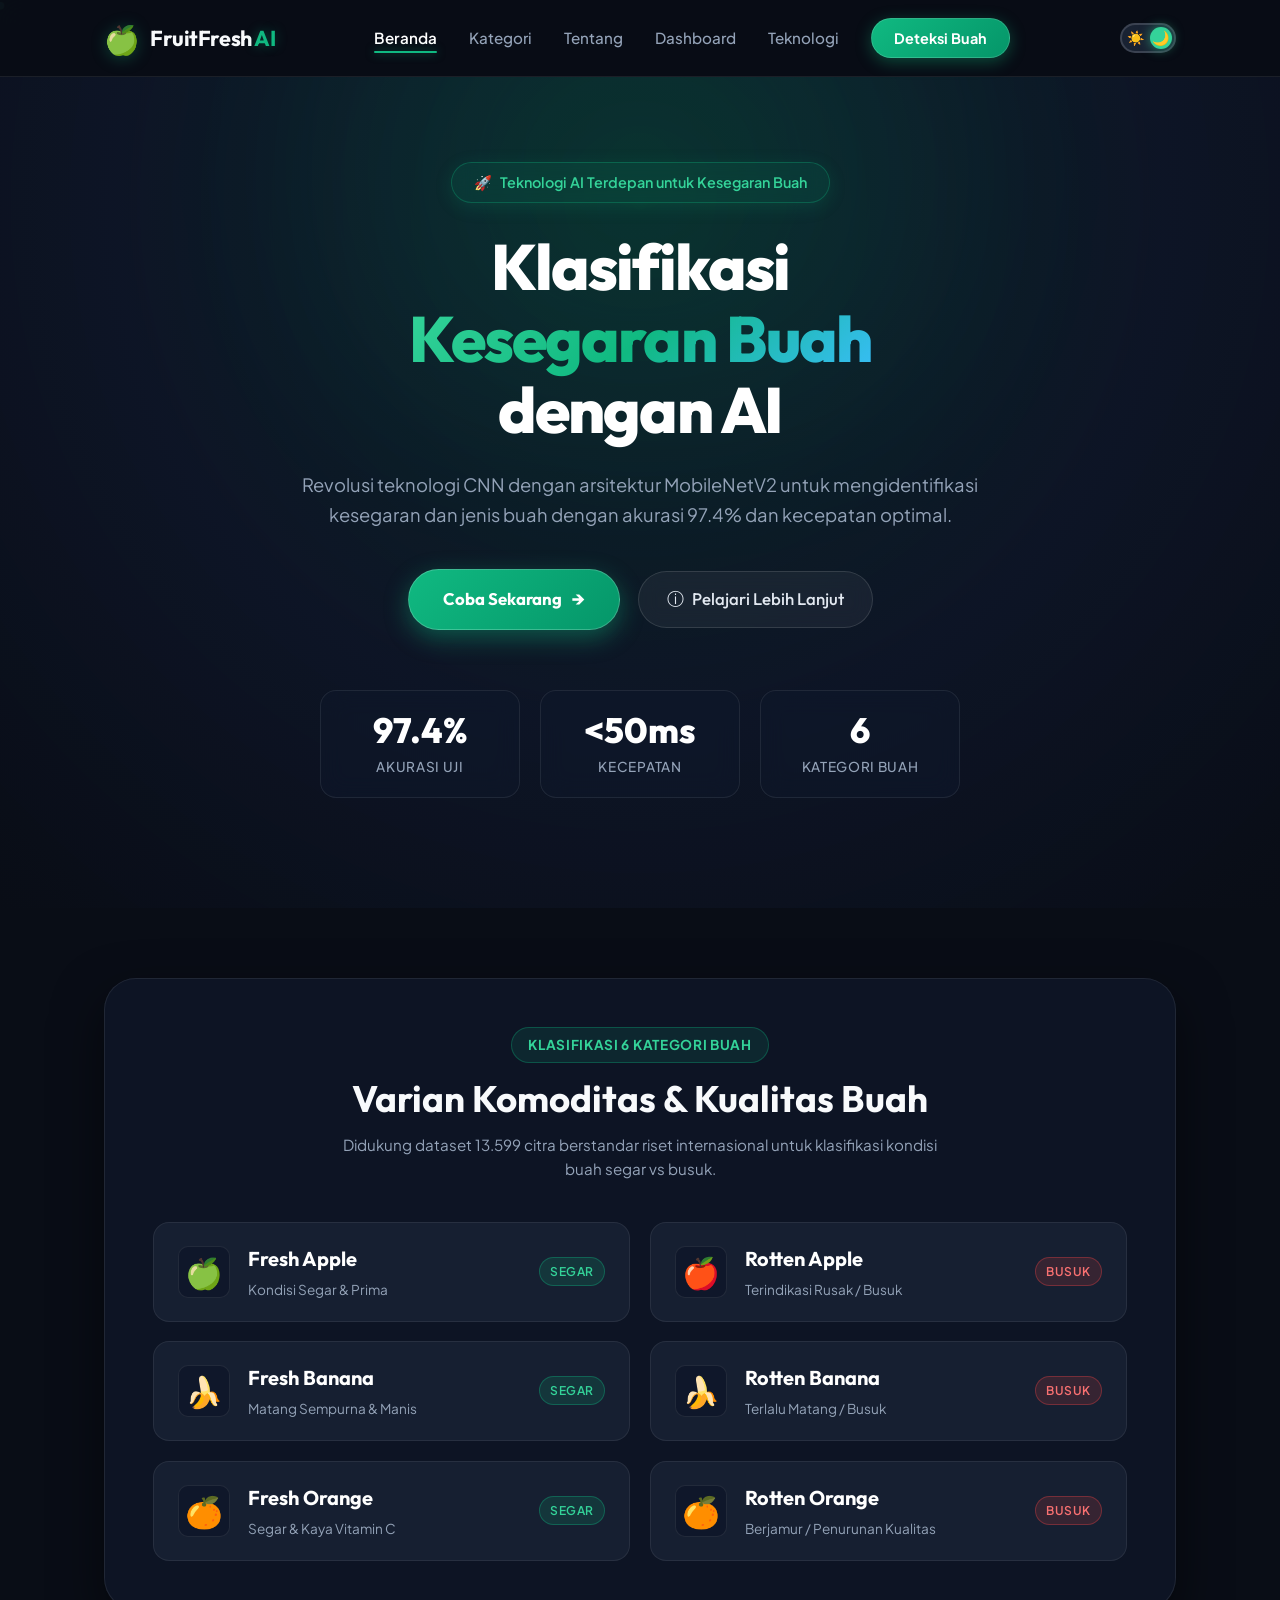
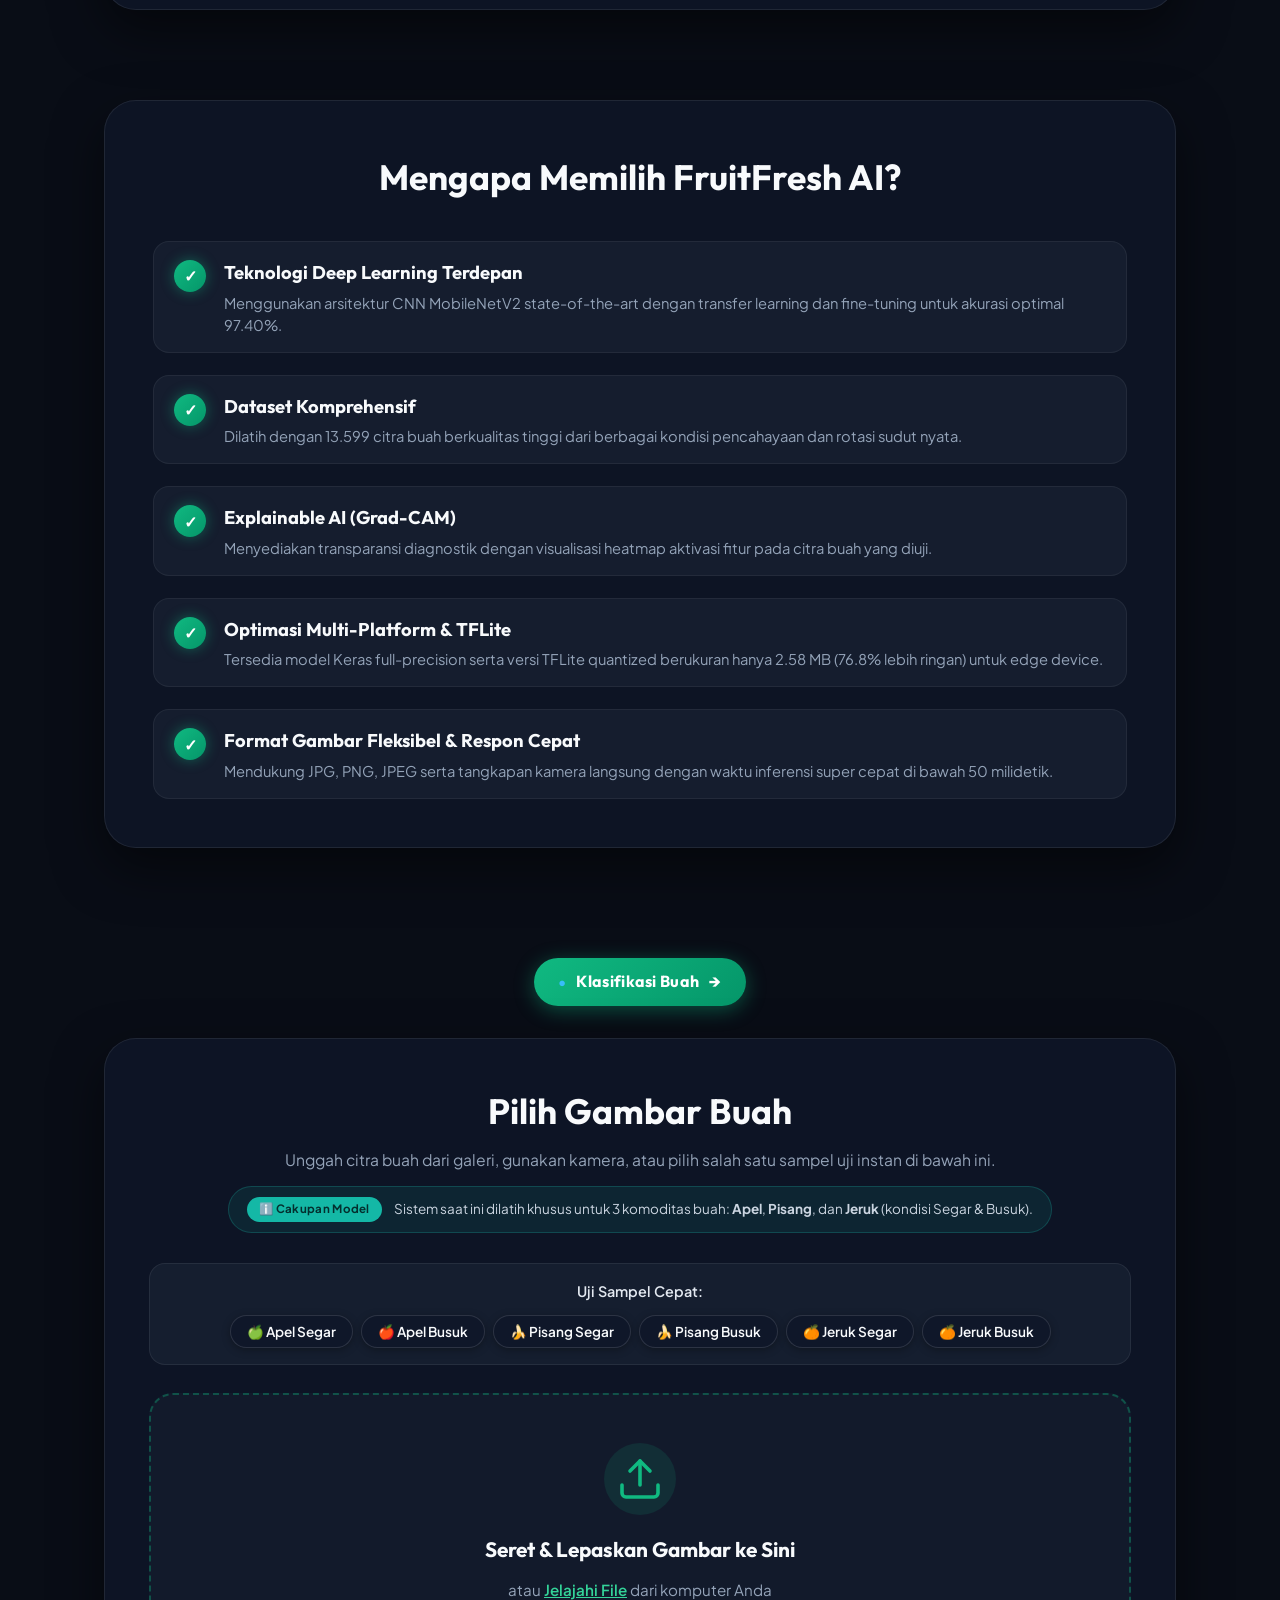
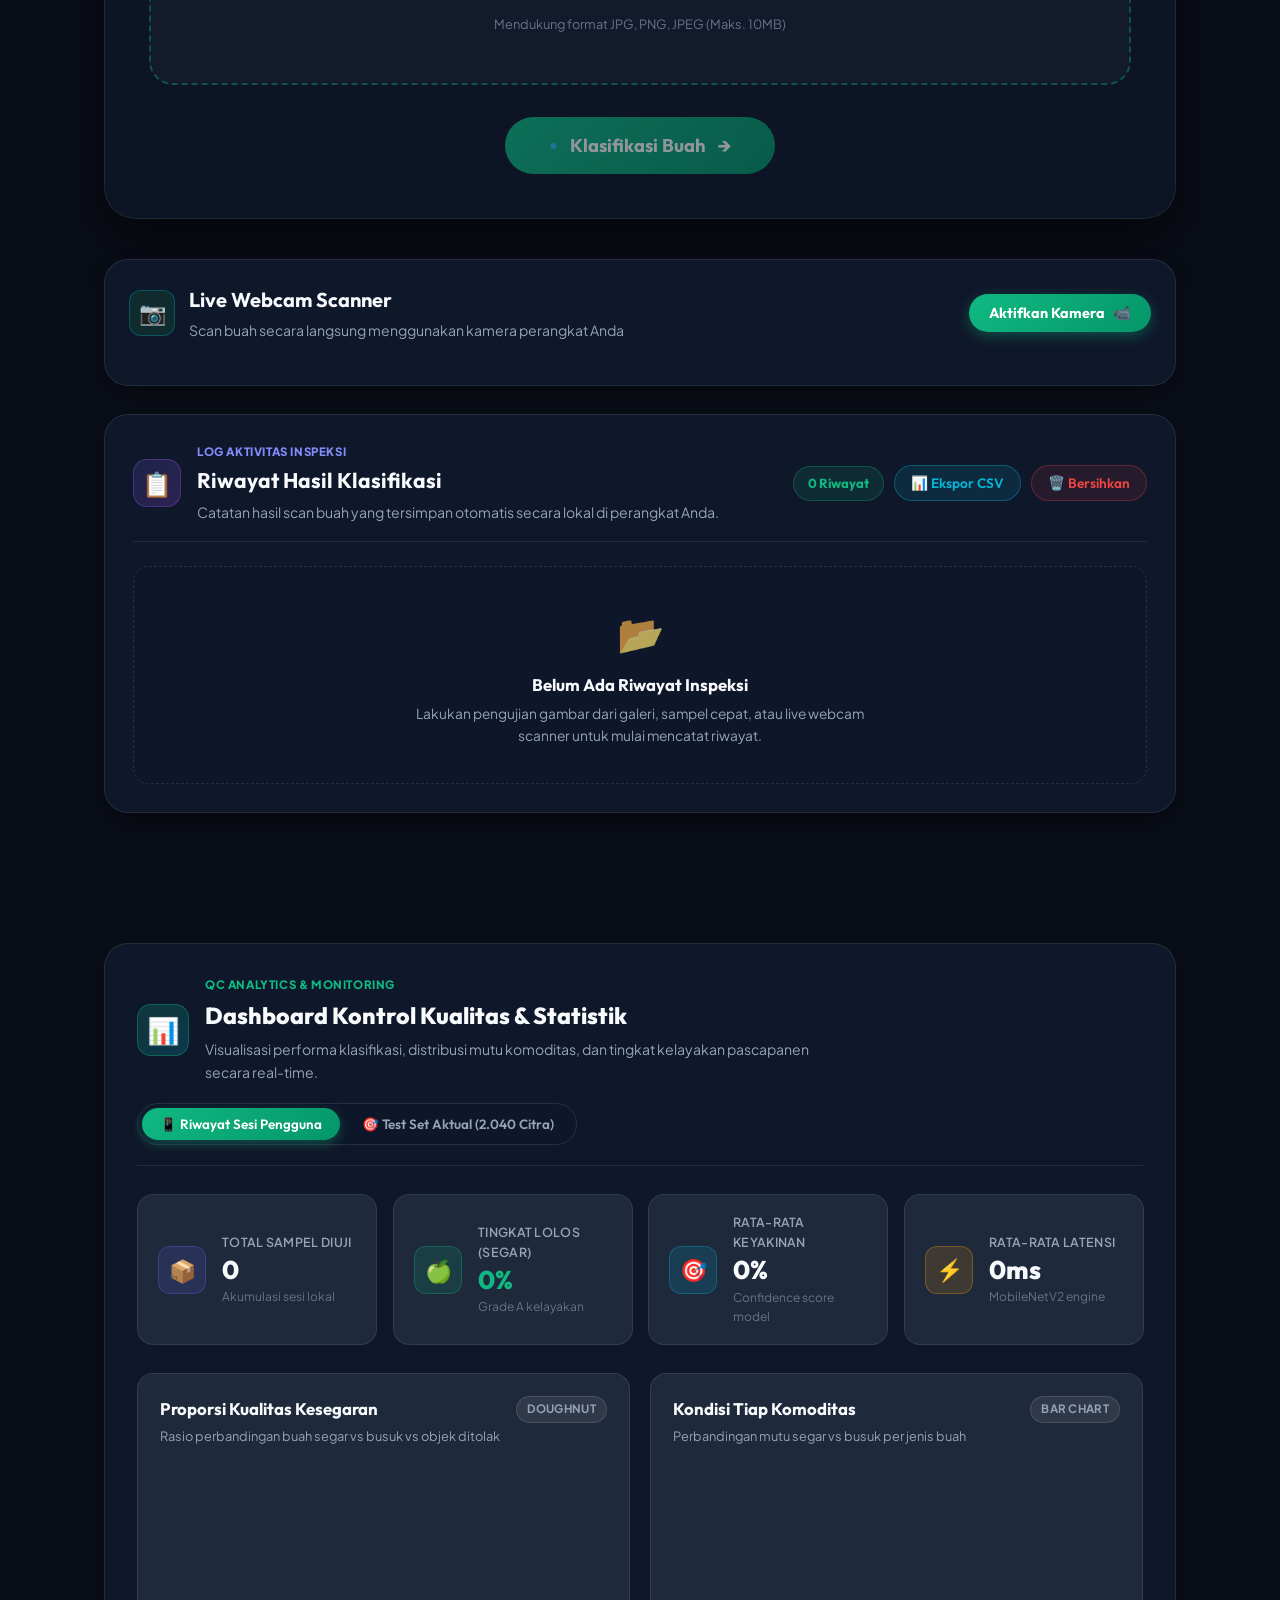
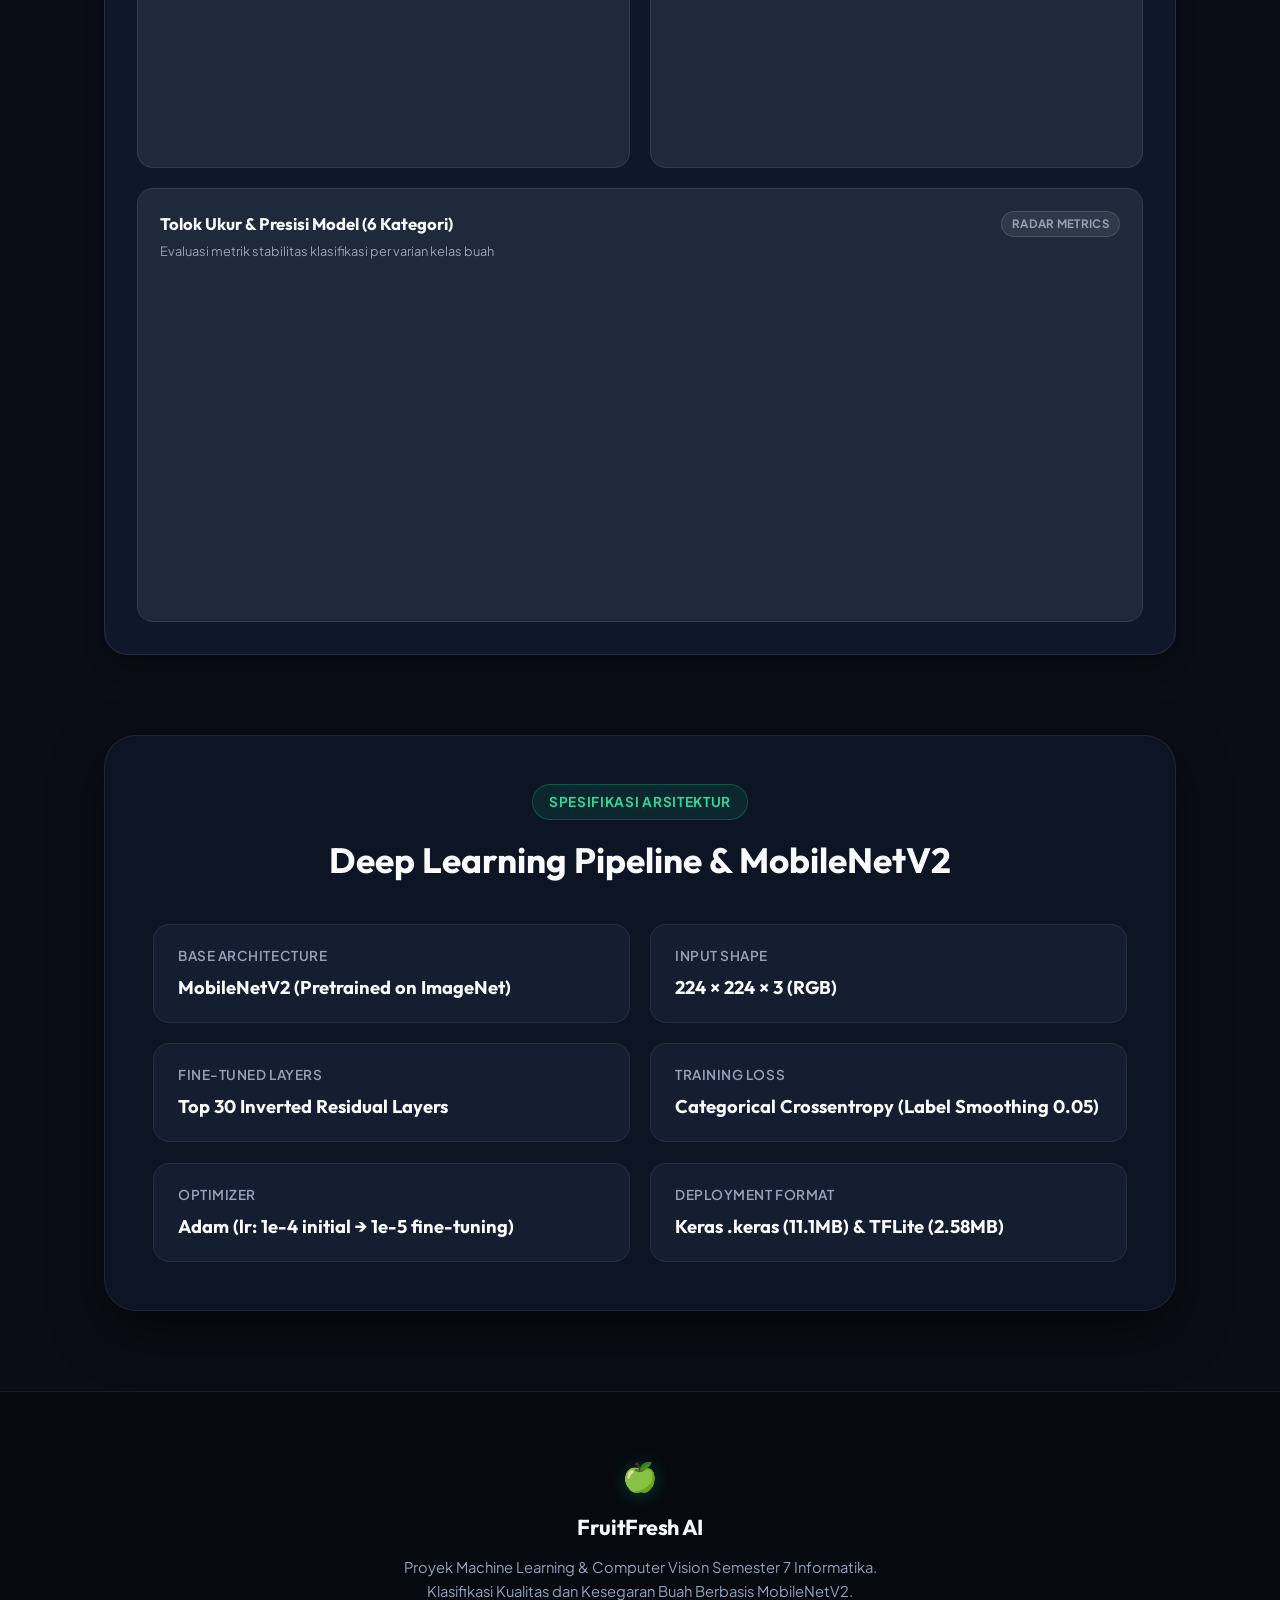
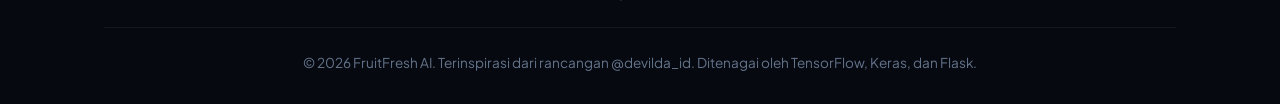
==== api/templates/index.html @ bcaf40ab "fix: bundle static, templates, and ONNX model directly inside api/ for Vercel" ====
<!DOCTYPE html>
<html lang="id" data-theme="dark">
<head>
    <meta charset="UTF-8">
    <meta name="viewport" content="width=device-width, initial-scale=1.0">
    <title>FruitFresh AI — Klasifikasi Kesegaran Buah Berbasis Deep Learning</title>
    <meta name="description" content="Sistem kecerdasan buatan berbasis MobileNetV2 untuk klasifikasi kualitas dan kesegaran buah apel, pisang, dan jeruk secara real-time.">
    
    <!-- Google Fonts: Outfit & Plus Jakarta Sans -->
    <link rel="preconnect" href="https://fonts.googleapis.com">
    <link rel="preconnect" href="https://fonts.gstatic.com" crossorigin>
    <link href="https://fonts.googleapis.com/css2?family=Outfit:wght@300;400;500;600;700;800&family=Plus+Jakarta+Sans:wght@400;500;600;700&display=swap" rel="stylesheet">
    
    <!-- Custom CSS -->
    <link rel="stylesheet" href="/static/css/style.css">
    <link rel="icon" href="data:image/svg+xml,<svg xmlns=%22http://www.w3.org/2000/svg%22 viewBox=%220%22%20width=%2232%22%20height=%2232%22><text y=%2226%22 font-size=%2226%22>🍏</text></svg>">
    
    <!-- Chart.js 4.x for Interactive QC Analytics Dashboard -->
    <script src="https://cdn.jsdelivr.net/npm/chart.js@4.4.2/dist/chart.umd.min.js"></script>
</head>
<body>

    <!-- Floating Particles Canvas (Fitur 6: Partikel Mengambang) -->
    <canvas id="particles-canvas" class="particles-canvas"></canvas>

    <!-- Toast Notification Container -->
    <div id="toast-container" class="toast-container" aria-live="polite"></div>

    <!-- Navigation Bar -->
    <header class="navbar-wrapper">
        <nav class="navbar container">
            <a href="#beranda" class="nav-brand">
                <div class="brand-icon">🍏</div>
                <span class="brand-text">FruitFresh <span class="brand-highlight">AI</span></span>
            </a>
            
            <ul class="nav-menu" id="nav-menu">
                <li><a href="#beranda" class="nav-link active">Beranda</a></li>
                <li><a href="#kategori" class="nav-link">Kategori</a></li>
                <li><a href="#tentang" class="nav-link">Tentang</a></li>
                <li><a href="#dashboard" class="nav-link">Dashboard</a></li>
                <li><a href="#teknologi" class="nav-link">Teknologi</a></li>
                <li><a href="#deteksi" class="nav-link btn-nav-cta">Deteksi Buah</a></li>
            </ul>

            <!-- Fitur 4: Dark/Light Mode Toggle -->
            <button type="button" id="theme-toggle" class="theme-toggle" aria-label="Toggle Dark/Light Mode" title="Ubah Tema">
                <span class="theme-icon-sun">☀️</span>
                <span class="theme-icon-moon">🌙</span>
                <div class="theme-toggle-slider"></div>
            </button>

            <div class="nav-hamburger" id="nav-hamburger" aria-label="Toggle Menu">
                <span></span>
                <span></span>
                <span></span>
            </div>
        </nav>
    </header>

    <main>
        <!-- HERO SECTION -->
        <section id="beranda" class="hero-section">
            <div class="hero-backdrop-glow"></div>
            <div class="container hero-content">
                <!-- Pill Badge -->
                <div class="hero-pill-badge" data-reveal>
                    <span class="pill-icon">🚀</span>
                    <span>Teknologi AI Terdepan untuk Kesegaran Buah</span>
                </div>

                <!-- Headline -->
                <h1 class="hero-title" data-reveal>
                    Klasifikasi<br>
                    <span class="hero-title-highlight">Kesegaran Buah</span><br>
                    dengan AI
                </h1>

                <!-- Subtitle -->
                <p class="hero-subtitle" data-reveal>
                    Revolusi teknologi CNN dengan arsitektur MobileNetV2 untuk mengidentifikasi kesegaran dan jenis buah dengan akurasi 97.4% dan kecepatan optimal.
                </p>

                <!-- CTA Buttons -->
                <div class="hero-cta-group" data-reveal>
                    <a href="#deteksi" class="btn-primary-pill">
                        <span>Coba Sekarang</span>
                        <span class="arrow-icon">→</span>
                    </a>
                    <a href="#tentang" class="btn-secondary-pill">
                        <span class="info-icon">ⓘ</span>
                        <span>Pelajari Lebih Lanjut</span>
                    </a>
                </div>

                <!-- Stats Row -->
                <div class="hero-stats-grid" data-reveal>
                    <div class="stat-card tilt-card">
                        <div class="stat-value">97.4%</div>
                        <div class="stat-label">Akurasi Uji</div>
                    </div>
                    <div class="stat-card tilt-card">
                        <div class="stat-value">&lt;50ms</div>
                        <div class="stat-label">Kecepatan</div>
                    </div>
                    <div class="stat-card tilt-card">
                        <div class="stat-value">6</div>
                        <div class="stat-label">Kategori Buah</div>
                    </div>
                </div>
            </div>
        </section>

        <!-- KATEGORI BUAH SECTION (Grid 2x3) -->
        <section id="kategori" class="kategori-section">
            <div class="container">
                <div class="kategori-container-card" data-reveal>
                    <div class="kategori-card-header">
                        <span class="kategori-badge">Klasifikasi 6 Kategori Buah</span>
                        <h2 class="kategori-title">Varian Komoditas &amp; Kualitas Buah</h2>
                        <p class="kategori-desc">Didukung dataset 13.599 citra berstandar riset internasional untuk klasifikasi kondisi buah segar vs busuk.</p>
                    </div>

                    <div class="kategori-grid">
                        <!-- 1. Fresh Apple -->
                        <div class="fruit-item-card tilt-card" data-sample="fresh_apple.png">
                            <div class="fruit-item-icon-wrap">
                                <span class="fruit-item-icon">🍏</span>
                            </div>
                            <div class="fruit-item-info">
                                <div class="fruit-item-name">Fresh Apple</div>
                                <div class="fruit-item-subtitle">Kondisi Segar &amp; Prima</div>
                            </div>
                            <span class="fruit-quick-tag tag-fresh">Segar</span>
                        </div>

                        <!-- 2. Rotten Apple -->
                        <div class="fruit-item-card tilt-card" data-sample="rotten_apple.png">
                            <div class="fruit-item-icon-wrap">
                                <span class="fruit-item-icon">🍎</span>
                            </div>
                            <div class="fruit-item-info">
                                <div class="fruit-item-name">Rotten Apple</div>
                                <div class="fruit-item-subtitle">Terindikasi Rusak / Busuk</div>
                            </div>
                            <span class="fruit-quick-tag tag-rotten">Busuk</span>
                        </div>

                        <!-- 3. Fresh Banana -->
                        <div class="fruit-item-card tilt-card" data-sample="fresh_banana.png">
                            <div class="fruit-item-icon-wrap">
                                <span class="fruit-item-icon">🍌</span>
                            </div>
                            <div class="fruit-item-info">
                                <div class="fruit-item-name">Fresh Banana</div>
                                <div class="fruit-item-subtitle">Matang Sempurna &amp; Manis</div>
                            </div>
                            <span class="fruit-quick-tag tag-fresh">Segar</span>
                        </div>

                        <!-- 4. Rotten Banana -->
                        <div class="fruit-item-card tilt-card" data-sample="rotten_banana.png">
                            <div class="fruit-item-icon-wrap">
                                <span class="fruit-item-icon">🍌</span>
                            </div>
                            <div class="fruit-item-info">
                                <div class="fruit-item-name">Rotten Banana</div>
                                <div class="fruit-item-subtitle">Terlalu Matang / Busuk</div>
                            </div>
                            <span class="fruit-quick-tag tag-rotten">Busuk</span>
                        </div>

                        <!-- 5. Fresh Orange -->
                        <div class="fruit-item-card tilt-card" data-sample="fresh_orange.png">
                            <div class="fruit-item-icon-wrap">
                                <span class="fruit-item-icon">🍊</span>
                            </div>
                            <div class="fruit-item-info">
                                <div class="fruit-item-name">Fresh Orange</div>
                                <div class="fruit-item-subtitle">Segar &amp; Kaya Vitamin C</div>
                            </div>
                            <span class="fruit-quick-tag tag-fresh">Segar</span>
                        </div>

                        <!-- 6. Rotten Orange -->
                        <div class="fruit-item-card tilt-card" data-sample="rotten_orange.png">
                            <div class="fruit-item-icon-wrap">
                                <span class="fruit-item-icon">🍊</span>
                            </div>
                            <div class="fruit-item-info">
                                <div class="fruit-item-name">Rotten Orange</div>
                                <div class="fruit-item-subtitle">Berjamur / Penurunan Kualitas</div>
                            </div>
                            <span class="fruit-quick-tag tag-rotten">Busuk</span>
                        </div>
                    </div>
                </div>
            </div>
        </section>

        <!-- MENGAPA MEMILIH FRUITFRESH AI -->
        <section id="tentang" class="features-section">
            <div class="container">
                <div class="features-container-card" data-reveal>
                    <h2 class="features-card-title">Mengapa Memilih FruitFresh AI?</h2>
                    
                    <div class="feature-list">
                        <!-- Feature 1 -->
                        <div class="feature-row">
                            <div class="feature-check-circle">✓</div>
                            <div class="feature-text">
                                <div class="feature-heading">Teknologi Deep Learning Terdepan</div>
                                <div class="feature-sub">Menggunakan arsitektur CNN MobileNetV2 state-of-the-art dengan transfer learning dan fine-tuning untuk akurasi optimal 97.40%.</div>
                            </div>
                        </div>

                        <!-- Feature 2 -->
                        <div class="feature-row">
                            <div class="feature-check-circle">✓</div>
                            <div class="feature-text">
                                <div class="feature-heading">Dataset Komprehensif</div>
                                <div class="feature-sub">Dilatih dengan 13.599 citra buah berkualitas tinggi dari berbagai kondisi pencahayaan dan rotasi sudut nyata.</div>
                            </div>
                        </div>

                        <!-- Feature 3 -->
                        <div class="feature-row">
                            <div class="feature-check-circle">✓</div>
                            <div class="feature-text">
                                <div class="feature-heading">Explainable AI (Grad-CAM)</div>
                                <div class="feature-sub">Menyediakan transparansi diagnostik dengan visualisasi heatmap aktivasi fitur pada citra buah yang diuji.</div>
                            </div>
                        </div>

                        <!-- Feature 4 -->
                        <div class="feature-row">
                            <div class="feature-check-circle">✓</div>
                            <div class="feature-text">
                                <div class="feature-heading">Optimasi Multi-Platform &amp; TFLite</div>
                                <div class="feature-sub">Tersedia model Keras full-precision serta versi TFLite quantized berukuran hanya 2.58 MB (76.8% lebih ringan) untuk edge device.</div>
                            </div>
                        </div>

                        <!-- Feature 5 -->
                        <div class="feature-row">
                            <div class="feature-check-circle">✓</div>
                            <div class="feature-text">
                                <div class="feature-heading">Format Gambar Fleksibel &amp; Respon Cepat</div>
                                <div class="feature-sub">Mendukung JPG, PNG, JPEG serta tangkapan kamera langsung dengan waktu inferensi super cepat di bawah 50 milidetik.</div>
                            </div>
                        </div>
                    </div>
                </div>
            </div>
        </section>

        <!-- INTERACTIVE DETECTION & CLASSIFICATION -->
        <section id="deteksi" class="detection-section">
            <div class="container">
                
                <!-- Section Header Pill -->
                <div class="section-center-pill" data-reveal>
                    <span class="pill-dot">●</span>
                    <span>Klasifikasi Buah</span>
                    <span class="pill-arrow">→</span>
                </div>

                <!-- Input Upload Card -->
                <div class="detection-input-card" data-reveal>
                    <div class="card-inner-header">
                        <h3 class="input-card-title">Pilih Gambar Buah</h3>
                        <p class="input-card-subtitle">Unggah citra buah dari galeri, gunakan kamera, atau pilih salah satu sampel uji instan di bawah ini.</p>
                        <!-- Scope Notice Badge -->
                        <div class="scope-info-notice">
                            <span class="scope-badge">ℹ️ Cakupan Model</span>
                            <span class="scope-text">Sistem saat ini dilatih khusus untuk 3 komoditas buah: <strong>Apel</strong>, <strong>Pisang</strong>, dan <strong>Jeruk</strong> (kondisi Segar &amp; Busuk).</span>
                        </div>
                    </div>

                    <!-- Quick Sample Selector -->
                    <div class="quick-samples-wrapper">
                        <span class="quick-samples-label">Uji Sampel Cepat:</span>
                        <div class="quick-samples-chips" id="quick-samples-chips">
                            <button type="button" class="sample-chip" data-sample="fresh_apple.png">🍏 Apel Segar</button>
                            <button type="button" class="sample-chip" data-sample="rotten_apple.png">🍎 Apel Busuk</button>
                            <button type="button" class="sample-chip" data-sample="fresh_banana.png">🍌 Pisang Segar</button>
                            <button type="button" class="sample-chip" data-sample="rotten_banana.png">🍌 Pisang Busuk</button>
                            <button type="button" class="sample-chip" data-sample="fresh_orange.png">🍊 Jeruk Segar</button>
                            <button type="button" class="sample-chip" data-sample="rotten_orange.png">🍊 Jeruk Busuk</button>
                        </div>
                    </div>

                    <!-- Drag & Drop Zone -->
                    <div class="dropzone" id="dropzone">
                        <input type="file" id="file-input" accept="image/png, image/jpeg, image/jpg" style="display: none;">
                        <div class="dropzone-content" id="dropzone-content">
                            <div class="dropzone-icon">
                                <svg width="48" height="48" viewBox="0 0 24 24" fill="none" stroke="currentColor" stroke-width="1.8" stroke-linecap="round" stroke-linejoin="round">
                                    <path d="M21 15v4a2 2 0 0 1-2 2H5a2 2 0 0 1-2-2v-4"></path>
                                    <polyline points="17 8 12 3 7 8"></polyline>
                                    <line x1="12" y1="3" x2="12" y2="15"></line>
                                </svg>
                            </div>
                            <div class="dropzone-title">Seret &amp; Lepaskan Gambar ke Sini</div>
                            <div class="dropzone-sub">atau <span class="browse-link">Jelajahi File</span> dari komputer Anda</div>
                            <div class="dropzone-hint">Mendukung format JPG, PNG, JPEG (Maks. 10MB)</div>
                        </div>

                        <!-- Image Preview Box -->
                        <div class="preview-box" id="preview-box" style="display: none;">
                            <div class="preview-inner">
                                <img id="image-preview" src="" alt="Preview Gambar Buah">
                            </div>
                            <div class="preview-actions">
                                <button type="button" id="btn-remove-image" class="btn-remove-img">
                                    <svg width="16" height="16" viewBox="0 0 24 24" fill="none" stroke="currentColor" stroke-width="2">
                                        <polyline points="3 6 5 6 21 6"></polyline>
                                        <path d="M19 6v14a2 2 0 0 1-2 2H7a2 2 0 0 1-2-2V6m3 0V4a2 2 0 0 1 2-2h4a2 2 0 0 1 2 2v2"></path>
                                    </svg>
                                    <span>Hapus Gambar</span>
                                </button>
                            </div>
                        </div>
                    </div>

                    <!-- Action Buttons Row -->
                    <div class="classify-action-wrapper">
                        <button type="button" id="btn-classify" class="btn-classify-pill" disabled>
                            <span class="btn-pill-dot">●</span>
                            <span id="btn-classify-text">Klasifikasi Buah</span>
                            <span class="btn-pill-arrow">→</span>
                        </button>
                    </div>
                </div>

                <!-- Fitur 2: LIVE WEBCAM SCANNER SECTION -->
                <div class="webcam-section" data-reveal>
                    <div class="webcam-card">
                        <div class="webcam-header">
                            <div class="webcam-header-left">
                                <div class="webcam-icon-badge">📷</div>
                                <div>
                                    <h3 class="webcam-title">Live Webcam Scanner</h3>
                                    <p class="webcam-subtitle">Scan buah secara langsung menggunakan kamera perangkat Anda</p>
                                </div>
                            </div>
                            <div class="webcam-header-actions">
                                <button type="button" id="btn-webcam-switch" class="btn-webcam-action" title="Ganti Kamera Depan / Belakang" style="display: none;">
                                    <span class="webcam-action-icon">🔄</span>
                                    <span class="webcam-action-text">Ganti Kamera</span>
                                </button>
                                <button type="button" id="btn-webcam-toggle" class="btn-webcam-toggle">
                                    <span id="webcam-toggle-text">Aktifkan Kamera</span>
                                    <span class="webcam-toggle-icon">📹</span>
                                </button>
                            </div>
                        </div>
                        <div class="webcam-body" id="webcam-body" style="display: none;">
                            <div class="webcam-viewport">
                                <video id="webcam-video" autoplay playsinline></video>
                                <canvas id="webcam-canvas" style="display: none;"></canvas>
                                <!-- Scanning Animation & YOLO-Style HUD Overlay -->
                                <div class="scan-overlay" id="scan-overlay">
                                    <div class="scan-line" id="scan-line"></div>
                                    <div class="scan-corners">
                                        <div class="scan-corner tl"></div>
                                        <div class="scan-corner tr"></div>
                                        <div class="scan-corner bl"></div>
                                        <div class="scan-corner br"></div>
                                    </div>
                                    <!-- YOLO Target Tracking Box (Dynamic Live HUD) -->
                                    <div class="yolo-hud-box" id="yolo-hud-box" style="display: none;">
                                        <div class="yolo-hud-tag" id="yolo-hud-tag">
                                            <span class="yolo-tag-dot" id="yolo-tag-dot"></span>
                                            <span class="yolo-tag-title" id="yolo-tag-title">Memindai...</span>
                                            <span class="yolo-tag-conf" id="yolo-tag-conf">--%</span>
                                        </div>
                                        <div class="yolo-hud-metrics" id="yolo-hud-metrics">
                                            <span class="yolo-metric-item" id="yolo-metric-fps">⚡ Stream Aktif</span>
                                            <span class="yolo-metric-item" id="yolo-metric-lat">⏱️ --ms</span>
                                        </div>
                                    </div>
                                    <div class="scan-label" id="scan-label">Posisikan buah di dalam area scan</div>
                                </div>
                            </div>
                            <div class="webcam-actions">
                                <div class="webcam-controls-row">
                                    <button type="button" id="btn-webcam-capture" class="btn-webcam-capture" title="Ambil Foto Statis">
                                        <span class="capture-ring"></span>
                                        <span class="capture-inner"></span>
                                    </button>
                                    <button type="button" id="btn-webcam-live" class="btn-webcam-live" title="Mulai / Hentikan Deteksi Real-Time">
                                        <span class="live-dot-pulse"></span>
                                        <span id="webcam-live-text">Deteksi Real-Time (YOLO Mode)</span>
                                        <span class="live-badge-chip">LIVE</span>
                                    </button>
                                </div>
                                <p class="webcam-capture-hint" id="webcam-hint-text">Tekan tombol foto untuk analisis detail, atau aktifkan Deteksi Real-Time untuk scan otomatis</p>
                            </div>
                        </div>
                    </div>
                </div>

                <!-- RESULT CARD SECTION (Streamlined Executive Layout & Progressive Tabs) -->
                <div class="detection-result-card" id="result-card" style="display: none;">
                    
                    <!-- KARTU PENOLAKAN OTOMATIS OOD (Keyakinan < 60%) -->
                    <div class="ood-rejection-card" id="ood-rejection-card" style="display: none;">
                        <div class="ood-header">
                            <div class="ood-badge-pill">
                                <span class="ood-pulse-dot"></span>
                                <span>STATUS: OBJEK DITOLAK / DI LUAR CAKUPAN TARGET</span>
                            </div>
                            <h3 class="ood-title">Citra Tidak Dapat Diklasifikasikan</h3>
                            <p class="ood-subtitle">
                                Sistem menolak membuat prediksi spekulatif karena tingkat keyakinan tertinggi hanya 
                                <strong id="ood-confidence-display" class="highlight-ood">--%</strong> (di bawah ambang batas aman <strong>60.0%</strong>).
                            </p>
                        </div>

                        <div class="ood-diagnostics-grid">
                            <div class="ood-diag-card">
                                <div class="diag-icon">❌</div>
                                <div class="diag-content">
                                    <h5>Bukan Komoditas Target</h5>
                                    <p>Sistem mendeteksi kemungkinan besar objek pada citra <strong>bukan Apel, Pisang, atau Jeruk</strong> (misal: buah lain, hewan, atau benda mati).</p>
                                </div>
                            </div>
                            <div class="ood-diag-card">
                                <div class="diag-icon">⚠️</div>
                                <div class="diag-content">
                                    <h5>Kualitas / Sudut Citra</h5>
                                    <p>Foto mungkin memiliki pencahayaan minim, blur, pantulan cahaya tajam, atau sudut pandang yang menutupi tekstur khas buah.</p>
                                </div>
                            </div>
                            <div class="ood-diag-card">
                                <div class="diag-icon">🛡️</div>
                                <div class="diag-content">
                                    <h5>Standar Integritas AI (OOD)</h5>
                                    <p>Sesuai kaidah *Out-of-Distribution Rejection*, model menolak tebakan acak demi mencegah *False Positive* dalam operasional QC.</p>
                                </div>
                            </div>
                        </div>

                        <div class="ood-actions">
                            <a href="#kategori" class="btn-ood-action btn-ood-primary">
                                <span>Lihat 3 Buah yang Didukung</span>
                                <span>🍏🍌🍊</span>
                            </a>
                            <button type="button" class="btn-ood-action btn-ood-secondary" id="btn-ood-sample">
                                <span>Gunakan Sampel Uji Cepat</span>
                                <span>✨</span>
                            </button>
                        </div>
                    </div>

                    <!-- KONTEN HASIL NORMAL (Keyakinan >= 60%) -->
                    <div id="normal-result-container">
                        
                        <!-- 1. EXECUTIVE HERO RESULT BANNER (Terbaca Jelas & Instan dalam 2 Detik) -->
                        <div class="result-hero-banner" id="result-hero-banner">
                            <div class="hero-verdict-left">
                                <div class="hero-fruit-avatar" id="fruit-icon-badge">🍏</div>
                                <div class="hero-fruit-meta">
                                    <div class="hero-badge-row">
                                        <span class="status-box-badge badge-fresh" id="res-condition-tag">SEGAR • GRADE A</span>
                                        <span class="badge-latency" id="res-latency">⏱️ Latensi: 34ms</span>
                                    </div>
                                    <h3 class="hero-fruit-name" id="res-fruit-name">Fresh Apple (Apel Segar)</h3>
                                    <p class="hero-one-sentence" id="res-fruit-desc">Apel dalam kondisi segar dengan tekstur renyah, aroma manis segar, kulit kencang bebas memar.</p>
                                </div>
                            </div>
                            
                            <div class="hero-verdict-right">
                                <div class="hero-confidence-box">
                                    <span class="hero-conf-label">Tingkat Kepercayaan</span>
                                    <div class="hero-conf-value value-green" id="res-confidence">100.0%</div>
                                    <span class="hero-conf-sub">MobileNetV2 Confidence</span>
                                </div>
                                <div class="hero-action-buttons">
                                    <button type="button" id="btn-export-pdf" class="btn-action-pill btn-pdf" title="Ekspor Laporan PDF">
                                        <svg width="17" height="17" viewBox="0 0 24 24" fill="none" stroke="currentColor" stroke-width="2" stroke-linecap="round" stroke-linejoin="round">
                                            <path d="M14 2H6a2 2 0 0 0-2 2v16a2 2 0 0 0 2 2h12a2 2 0 0 0 2-2V8z"></path>
                                            <polyline points="14 2 14 8 20 8"></polyline>
                                            <line x1="16" y1="13" x2="8" y2="13"></line>
                                            <line x1="16" y1="17" x2="8" y2="17"></line>
                                        </svg>
                                        <span>Ekspor PDF</span>
                                    </button>
                                    <button type="button" id="btn-audio-tts" class="btn-action-pill btn-audio" title="Dengarkan Hasil Analisis">
                                        <svg width="17" height="17" viewBox="0 0 24 24" fill="none" stroke="currentColor" stroke-width="2" stroke-linecap="round" stroke-linejoin="round">
                                            <polygon points="11 5 6 9 2 9 2 15 6 15 11 19 11 5"></polygon>
                                            <path d="M19.07 4.93a10 10 0 0 1 0 14.14M15.54 8.46a5 5 0 0 1 0 7.07"></path>
                                        </svg>
                                        <span id="tts-btn-text">Putar Audio</span>
                                    </button>
                                </div>
                            </div>
                        </div>

                        <!-- 2. TAB NAVIGASI DETAIL HASIL (Progressive Disclosure) -->
                        <div class="result-tabs-wrapper">
                            <div class="result-tabs-nav" role="tablist">
                                <button type="button" class="btn-result-tab active" id="tab-btn-storage" data-tab="storage">
                                    <span>📦 Parameter Penyimpanan &amp; Protokol QC</span>
                                </button>
                                <button type="button" class="btn-result-tab" id="tab-btn-ai" data-tab="ai">
                                    <span>🔬 Analisis Mendalam AI &amp; Grad-CAM</span>
                                </button>
                            </div>

                            <!-- PANE 1: PENYIMPANAN & KUALITAS INDUSTRI -->
                            <div class="result-tab-pane active" id="tab-pane-storage">
                                <!-- Wawasan Daya Simpan & Metrik Industri -->
                                <div class="shelf-life-container" id="shelf-life-container">
                                    <div class="shelf-life-header">
                                        <div class="shelf-life-title-wrap">
                                            <span class="shelf-title-icon">🧊</span>
                                            <div>
                                                <h4 class="shelf-title">Wawasan Daya Simpan &amp; Kontrol Kualitas Industri</h4>
                                                <p class="shelf-subtitle">Parameter penyimpanan presisi berbasis standar sains pascapanen &amp; cold chain</p>
                                            </div>
                                        </div>
                                        <span class="shelf-status-pill" id="shelf-status-badge">Masa Simpan Optimal</span>
                                    </div>

                                    <!-- 4 Grid Metrik Industri -->
                                    <div class="shelf-metrics-grid">
                                        <div class="shelf-metric-card">
                                            <div class="metric-top">
                                                <span class="m-icon">⏱️</span>
                                                <span class="m-label">Estimasi Daya Simpan</span>
                                            </div>
                                            <div class="metric-value" id="shelf-metric-lifespan">3 - 4 Minggu</div>
                                            <span class="metric-sub" id="shelf-metric-lifespan-sub">Kulkas / 5-7 Hari Ruang</span>
                                        </div>

                                        <div class="shelf-metric-card">
                                            <div class="metric-top">
                                                <span class="m-icon">🌡️</span>
                                                <span class="m-label">Suhu Ideal (Cold Chain)</span>
                                            </div>
                                            <div class="metric-value" id="shelf-metric-temp">1°C - 4°C</div>
                                            <span class="metric-sub">Suhu Pascapanen Aman</span>
                                        </div>

                                        <div class="shelf-metric-card">
                                            <div class="metric-top">
                                                <span class="m-icon">💧</span>
                                                <span class="m-label">Kelembaban Relatif</span>
                                            </div>
                                            <div class="metric-value" id="shelf-metric-rh">90% - 95% RH</div>
                                            <span class="metric-sub">Cegah Pengeriputan Kulit</span>
                                        </div>

                                        <div class="shelf-metric-card">
                                            <div class="metric-top">
                                                <span class="m-icon">🌬️</span>
                                                <span class="m-label">Aktivitas Gas Etilen</span>
                                            </div>
                                            <div class="metric-value" id="shelf-metric-ethylene">Tinggi</div>
                                            <span class="metric-sub" id="shelf-metric-ethylene-sub">Klimakterik Aktif</span>
                                        </div>
                                    </div>

                                    <!-- Kotak Protokol QC -->
                                    <div class="qc-protocol-box">
                                        <div class="qc-protocol-header">
                                            <span class="qc-protocol-icon">🏭</span>
                                            <strong>Protokol QC Pergudangan &amp; Ritel:</strong>
                                        </div>
                                        <p class="qc-protocol-text" id="shelf-qc-protocol">
                                            LOLOS QC GRADE A. Sangat layak didistribusikan ke etalase ritel atau dikonsumsi langsung.
                                        </p>
                                    </div>
                                </div>

                                <!-- Detail Karakteristik Fisik -->
                                <div class="detail-chips-grid">
                                    <div class="detail-chip">
                                        <span class="chip-label">👃 Indikator Aroma &amp; Tekstur</span>
                                        <span class="chip-value" id="res-aroma-texture">Segar alami, padat renyah</span>
                                    </div>
                                    <div class="detail-chip">
                                        <span class="chip-label">🍽️ Kelayakan Konsumsi</span>
                                        <span class="chip-value" id="res-recommendation">Sangat Direkomendasikan</span>
                                    </div>
                                    <div class="detail-chip full-width-chip">
                                        <span class="chip-label">💡 Panduan Penanganan Khusus</span>
                                        <span class="chip-value" id="res-storage-tip">Simpan di laci pendingin 1-4°C</span>
                                    </div>
                                </div>
                            </div>

                            <!-- PANE 2: ANALISIS AI & EXPLAINABILITY (GRAD-CAM + PROBABILITAS) -->
                            <div class="result-tab-pane" id="tab-pane-ai" style="display: none;">
                                <!-- Explainable AI Grad-CAM -->
                                <div class="gradcam-section" id="gradcam-container">
                                    <div class="gradcam-header">
                                        <div>
                                            <h4 class="gradcam-title">Explainable AI (Grad-CAM Activation Map)</h4>
                                            <p class="gradcam-desc">Visualisasi lapisan konvolusi terakhir MobileNetV2 yang menunjukkan area citra penentu klasifikasi.</p>
                                        </div>
                                        <button type="button" id="btn-toggle-gradcam" class="btn-gradcam-toggle">
                                            <span>Tampilkan Peta Atensi</span>
                                        </button>
                                    </div>
                                    
                                    <!-- Side-by-Side View -->
                                    <div class="gradcam-preview-row" id="gradcam-preview-row" style="display: none;">
                                        <div class="gradcam-col">
                                            <span class="col-label">Citra Asli</span>
                                            <div class="img-frame">
                                                <img id="orig-image-display" src="" alt="Citra Asli">
                                            </div>
                                        </div>
                                        <div class="gradcam-col">
                                            <span class="col-label">Grad-CAM Heatmap</span>
                                            <div class="img-frame">
                                                <img id="gradcam-image-display" src="" alt="Grad-CAM Heatmap">
                                            </div>
                                        </div>
                                    </div>

                                    <!-- Interactive Comparison Slider -->
                                    <div class="comparison-slider-container" id="comparison-slider" style="display: none;">
                                        <h5 class="comparison-title">⟵ Geser untuk Membandingkan ⟶</h5>
                                        <div class="comparison-wrapper" id="comparison-wrapper">
                                            <div class="comparison-image-container">
                                                <img id="comparison-original" src="" alt="Citra Asli" class="comparison-img">
                                                <div class="comparison-overlay" id="comparison-overlay">
                                                    <img id="comparison-gradcam" src="" alt="Grad-CAM Heatmap" class="comparison-img">
                                                </div>
                                                <div class="comparison-slider-handle" id="comparison-handle">
                                                    <div class="slider-handle-line"></div>
                                                    <div class="slider-handle-circle">
                                                        <svg width="20" height="20" viewBox="0 0 24 24" fill="none" stroke="currentColor" stroke-width="3" stroke-linecap="round">
                                                            <polyline points="15 18 9 12 15 6"></polyline>
                                                        </svg>
                                                        <svg width="20" height="20" viewBox="0 0 24 24" fill="none" stroke="currentColor" stroke-width="3" stroke-linecap="round">
                                                            <polyline points="9 18 15 12 9 6"></polyline>
                                                        </svg>
                                                    </div>
                                                </div>
                                            </div>
                                            <div class="comparison-labels">
                                                <span class="comp-label-left">Citra Asli</span>
                                                <span class="comp-label-right">Grad-CAM Heatmap</span>
                                            </div>
                                        </div>
                                    </div>
                                </div>

                                <!-- Probabilitas Seluruh Kelas -->
                                <div class="probabilities-section">
                                    <h4 class="prob-title">Distribusi Probabilitas (6 Kelas)</h4>
                                    <div class="prob-bars-grid" id="prob-bars-container">
                                        <!-- Populated dynamically via JS -->
                                    </div>
                                </div>
                            </div>
                        </div>

                    </div>
                </div>

                <!-- FITUR 7: RIWAYAT INSPEKSI (INSPECTION HISTORY LOG) -->
                <div class="history-section-card" id="history-section" data-reveal>
                    <div class="history-header">
                        <div class="history-title-wrap">
                            <div class="history-icon-badge">📋</div>
                            <div>
                                <div class="history-badge-top">LOG AKTIVITAS INSPEKSI</div>
                                <h3 class="history-title">Riwayat Hasil Klasifikasi</h3>
                                <p class="history-subtitle">Catatan hasil scan buah yang tersimpan otomatis secara lokal di perangkat Anda.</p>
                            </div>
                        </div>
                        <div class="history-header-actions">
                            <span class="history-count-badge" id="history-count-badge">0 Riwayat</span>
                            <button type="button" id="btn-export-history-csv" class="btn-history-action btn-history-export" title="Ekspor Riwayat ke File CSV">
                                <span>📊 Ekspor CSV</span>
                            </button>
                            <button type="button" id="btn-clear-history" class="btn-history-action btn-history-clear" title="Bersihkan Seluruh Riwayat">
                                <span>🗑️ Bersihkan</span>
                            </button>
                        </div>
                    </div>

                    <!-- History List Grid -->
                    <div class="history-list-grid" id="history-list-container">
                        <!-- Populated dynamically via JS -->
                        <div class="history-empty-state" id="history-empty-state">
                            <div class="empty-icon">📂</div>
                            <div class="empty-title">Belum Ada Riwayat Inspeksi</div>
                            <p class="empty-desc">Lakukan pengujian gambar dari galeri, sampel cepat, atau live webcam scanner untuk mulai mencatat riwayat.</p>
                        </div>
                    </div>
                </div>

            </div>
        </section>

        <!-- DASHBOARD ANALITIK & KONTROL KUALITAS (CHART.JS) -->
        <section id="dashboard" class="dashboard-section">
            <div class="container">
                <div class="dashboard-card" data-reveal>
                    <!-- Dashboard Header -->
                    <div class="dashboard-header">
                        <div class="dashboard-header-left">
                            <div class="dashboard-icon-badge">📊</div>
                            <div>
                                <span class="dashboard-badge-top">QC ANALYTICS &amp; MONITORING</span>
                                <h2 class="dashboard-title">Dashboard Kontrol Kualitas &amp; Statistik</h2>
                                <p class="dashboard-subtitle">Visualisasi performa klasifikasi, distribusi mutu komoditas, dan tingkat kelayakan pascapanen secara real-time.</p>
                            </div>
                        </div>
                        <!-- Data Source Switcher -->
                        <div class="dashboard-switcher" id="dashboard-switcher">
                            <button type="button" class="btn-switch-source active" data-source="history" id="btn-source-history">
                                <span>📱 Riwayat Sesi Pengguna</span>
                            </button>
                            <button type="button" class="btn-switch-source" data-source="benchmark" id="btn-source-benchmark">
                                <span>🎯 Test Set Aktual (2.040 Citra)</span>
                            </button>
                        </div>
                    </div>

                    <!-- 4 Summary KPI Cards Grid -->
                    <div class="kpi-grid">
                        <div class="kpi-card tilt-card">
                            <div class="kpi-icon-wrap icon-total">📦</div>
                            <div class="kpi-info">
                                <span class="kpi-label">Total Sampel Diuji</span>
                                <div class="kpi-value" id="kpi-total-inspections">0</div>
                                <span class="kpi-sub" id="kpi-total-sub">Akumulasi sesi lokal</span>
                            </div>
                        </div>
                        <div class="kpi-card tilt-card">
                            <div class="kpi-icon-wrap icon-fresh">🍏</div>
                            <div class="kpi-info">
                                <span class="kpi-label">Tingkat Lolos (Segar)</span>
                                <div class="kpi-value value-fresh" id="kpi-fresh-rate">0%</div>
                                <span class="kpi-sub" id="kpi-fresh-sub">Grade A kelayakan</span>
                            </div>
                        </div>
                        <div class="kpi-card tilt-card">
                            <div class="kpi-icon-wrap icon-conf">🎯</div>
                            <div class="kpi-info">
                                <span class="kpi-label">Rata-rata Keyakinan</span>
                                <div class="kpi-value" id="kpi-avg-confidence">0%</div>
                                <span class="kpi-sub" id="kpi-conf-sub">Confidence score model</span>
                            </div>
                        </div>
                        <div class="kpi-card tilt-card">
                            <div class="kpi-icon-wrap icon-lat">⚡</div>
                            <div class="kpi-info">
                                <span class="kpi-label">Rata-rata Latensi</span>
                                <div class="kpi-value" id="kpi-avg-latency">0ms</div>
                                <span class="kpi-sub" id="kpi-lat-sub">MobileNetV2 engine</span>
                            </div>
                        </div>
                    </div>

                    <!-- Charts Grid (3 Charts) -->
                    <div class="charts-grid">
                        <!-- Chart 1: Doughnut Chart (Fresh vs Rotten vs OOD) -->
                        <div class="chart-card">
                            <div class="chart-card-header">
                                <div>
                                    <h4 class="chart-card-title">Proporsi Kualitas Kesegaran</h4>
                                    <p class="chart-card-desc">Rasio perbandingan buah segar vs busuk vs objek ditolak</p>
                                </div>
                                <span class="chart-type-tag">Doughnut</span>
                            </div>
                            <div class="chart-canvas-wrapper doughnut-wrapper">
                                <canvas id="chart-freshness-ratio"></canvas>
                            </div>
                        </div>

                        <!-- Chart 2: Grouped Bar Chart (Commodity Breakdown) -->
                        <div class="chart-card">
                            <div class="chart-card-header">
                                <div>
                                    <h4 class="chart-card-title">Kondisi Tiap Komoditas</h4>
                                    <p class="chart-card-desc">Perbandingan mutu segar vs busuk per jenis buah</p>
                                </div>
                                <span class="chart-type-tag">Bar Chart</span>
                            </div>
                            <div class="chart-canvas-wrapper">
                                <canvas id="chart-commodity-dist"></canvas>
                            </div>
                        </div>

                        <!-- Chart 3: Radar Chart / Accuracy by Class -->
                        <div class="chart-card chart-card-wide">
                            <div class="chart-card-header">
                                <div>
                                    <h4 class="chart-card-title">Tolok Ukur &amp; Presisi Model (6 Kategori)</h4>
                                    <p class="chart-card-desc">Evaluasi metrik stabilitas klasifikasi per varian kelas buah</p>
                                </div>
                                <span class="chart-type-tag">Radar Metrics</span>
                            </div>
                            <div class="chart-canvas-wrapper radar-wrapper">
                                <canvas id="chart-model-radar"></canvas>
                            </div>
                        </div>
                    </div>
                </div>
            </div>
        </section>

        <!-- TEKNOLOGI & MODEL ARCHITECTURE -->
        <section id="teknologi" class="tech-section">
            <div class="container">
                <div class="tech-card" data-reveal>
                    <div class="tech-card-header">
                        <span class="tech-badge">Spesifikasi Arsitektur</span>
                        <h2 class="tech-title">Deep Learning Pipeline &amp; MobileNetV2</h2>
                    </div>
                    <div class="tech-specs-grid">
                        <div class="tech-spec-item tilt-card">
                            <span class="spec-label">Base Architecture</span>
                            <span class="spec-value">MobileNetV2 (Pretrained on ImageNet)</span>
                        </div>
                        <div class="tech-spec-item tilt-card">
                            <span class="spec-label">Input Shape</span>
                            <span class="spec-value">224 × 224 × 3 (RGB)</span>
                        </div>
                        <div class="tech-spec-item tilt-card">
                            <span class="spec-label">Fine-Tuned Layers</span>
                            <span class="spec-value">Top 30 Inverted Residual Layers</span>
                        </div>
                        <div class="tech-spec-item tilt-card">
                            <span class="spec-label">Training Loss</span>
                            <span class="spec-value">Categorical Crossentropy (Label Smoothing 0.05)</span>
                        </div>
                        <div class="tech-spec-item tilt-card">
                            <span class="spec-label">Optimizer</span>
                            <span class="spec-value">Adam (lr: 1e-4 initial &rarr; 1e-5 fine-tuning)</span>
                        </div>
                        <div class="tech-spec-item tilt-card">
                            <span class="spec-label">Deployment Format</span>
                            <span class="spec-value">Keras .keras (11.1MB) &amp; TFLite (2.58MB)</span>
                        </div>
                    </div>
                </div>
            </div>
        </section>
    </main>

    <!-- FOOTER -->
    <footer class="footer">
        <div class="container footer-content">
            <div class="footer-brand">
                <div class="brand-icon">🍏</div>
                <span class="brand-text">FruitFresh AI</span>
                <p class="footer-desc">Proyek Machine Learning &amp; Computer Vision Semester 7 Informatika. Klasifikasi Kualitas dan Kesegaran Buah Berbasis MobileNetV2.</p>
            </div>
            <div class="footer-bottom">
                <p>&copy; 2026 FruitFresh AI. Terinspirasi dari rancangan @devilda_id. Ditenagai oleh TensorFlow, Keras, dan Flask.</p>
            </div>
        </div>
    </footer>

    <!-- Toast Container -->
    <div id="toast-container" class="toast-container"></div>

    <!-- Custom JS -->
    <script src="/static/js/main.js"></script>
</body>
</html>
---- static/css/style.css ----
/* ==========================================================================
   FruitFresh AI — Custom Stylesheet
   Gaya Tampilan: 🌙 Sleek Dark Slate — Deep Obsidian Navy (#090d16) & Neon Emerald
   Desain terinspirasi dari standar modern AI (Linear, Vercel, Raycast)
   ========================================================================== */

:root {
    /* Color Palette — 🌙 Sleek Dark Slate & Neon Emerald */
    --bg-main: #090d16;                   /* Deep obsidian dark slate */
    --bg-surface: #0f172a;                /* Slate 900 surface */
    --bg-surface-elevated: #1e293b;       /* Slate 800 elevated */
    --bg-card-dark: #0f172a;              /* Slate 900 card surface */
    --bg-card-dark-subtle: #1e293b;       /* Slate 800 inner card */
    --bg-card-dark-hover: #26354a;        /* Sleek card hover */
    --bg-warm-tint: rgba(15, 23, 42, 0.6);
    --bg-green-tint: rgba(16, 185, 129, 0.12);
    
    /* Text Colors */
    --text-primary: #f8fafc;              /* Pure crisp slate-50 */
    --text-secondary: #94a3b8;            /* Cool slate-400 */
    --text-muted: #64748b;                /* Slate-500 */
    --text-light: #f8fafc;
    --text-light-muted: #94a3b8;
    
    /* Accents — Neon Emerald (Primary) */
    --accent-emerald: #10b981;            /* Vibrant Emerald */
    --accent-emerald-light: #34d399;      /* Neon mint / light emerald */
    --accent-emerald-dark: #059669;       /* Deep emerald */
    --accent-emerald-tint: rgba(16, 185, 129, 0.15);
    
    /* Accents — Electric Cyan & Gold (Secondary) */
    --accent-cyan: #06b6d4;
    --accent-cyan-glow: rgba(6, 182, 212, 0.35);
    --accent-amber: #f59e0b;
    --accent-amber-light: #fbbf24;
    --accent-amber-dark: #d97706;
    --accent-amber-tint: rgba(245, 158, 11, 0.12);
    
    /* Accents — Red (Danger / Rotten) */
    --accent-red: #ef4444;
    --accent-red-light: #f87171;
    --accent-red-tint: rgba(239, 68, 68, 0.15);
    
    /* Pill & CTA Buttons */
    --pill-brown: #10b981;
    --pill-brown-hover: #059669;
    --pill-border: rgba(16, 185, 129, 0.4);
    
    /* Borders & Shadows */
    --border-light: rgba(255, 255, 255, 0.09);
    --border-dark: rgba(255, 255, 255, 0.12);
    --border-accent: rgba(16, 185, 129, 0.3);
    --shadow-sm: 0 4px 12px rgba(0, 0, 0, 0.3);
    --shadow-md: 0 10px 25px -5px rgba(0, 0, 0, 0.45);
    --shadow-lg: 0 20px 40px -10px rgba(0, 0, 0, 0.6);
    --shadow-toast: 0 12px 30px rgba(0, 0, 0, 0.5);
    --glow-emerald: 0 0 24px rgba(16, 185, 129, 0.25);
    
    /* Layout & Radius */
    --radius-sm: 10px;
    --radius-md: 16px;
    --radius-lg: 24px;
    --radius-xl: 32px;
    --radius-pill: 9999px;
    
    /* Typography */
    --font-heading: 'Outfit', -apple-system, BlinkMacSystemFont, 'Segoe UI', Roboto, sans-serif;
    --font-body: 'Plus Jakarta Sans', -apple-system, BlinkMacSystemFont, 'Segoe UI', Roboto, sans-serif;
    
    --transition-fast: 0.2s cubic-bezier(0.4, 0, 0.2, 1);
    --transition-normal: 0.3s cubic-bezier(0.4, 0, 0.2, 1);
    --transition-slow: 0.5s cubic-bezier(0.4, 0, 0.2, 1);
}

/* Reset & Base Setup */
*, *::before, *::after {
    box-sizing: border-box;
    margin: 0;
    padding: 0;
}

html {
    scroll-behavior: smooth;
    font-size: 16px;
}

body {
    background-color: var(--bg-main);
    color: var(--text-primary);
    font-family: var(--font-body);
    line-height: 1.6;
    -webkit-font-smoothing: antialiased;
    -moz-osx-font-smoothing: grayscale;
    overflow-x: hidden;
}

.container {
    width: 100%;
    max-width: 1120px;
    margin-left: auto;
    margin-right: auto;
    padding-left: 24px;
    padding-right: 24px;
}

/* ==========================================================================
   TOAST NOTIFICATION (Identik dengan Frame 450 & 470)
   ========================================================================== */
.toast-container {
    position: fixed;
    top: 24px;
    right: 24px;
    z-index: 9999;
    display: flex;
    flex-direction: column;
    gap: 12px;
    pointer-events: none;
}

.toast {
    display: flex;
    align-items: center;
    gap: 12px;
    padding: 14px 22px;
    background-color: var(--accent-emerald);
    color: #ffffff;
    font-family: var(--font-heading);
    font-size: 0.95rem;
    font-weight: 600;
    border-radius: var(--radius-pill);
    box-shadow: var(--shadow-toast);
    opacity: 0;
    transform: translateY(-20px) scale(0.95);
    transition: all var(--transition-normal);
    pointer-events: auto;
}

.toast.show {
    opacity: 1;
    transform: translateY(0) scale(1);
}

.toast-icon {
    display: flex;
    align-items: center;
    justify-content: center;
    width: 22px;
    height: 22px;
    background: rgba(255, 255, 255, 0.25);
    border-radius: 50%;
    font-size: 12px;
}

/* ==========================================================================
   NAVBAR
   ========================================================================== */
.navbar-wrapper {
    position: sticky;
    top: 0;
    left: 0;
    width: 100%;
    background: rgba(9, 13, 22, 0.85);
    backdrop-filter: blur(16px);
    -webkit-backdrop-filter: blur(16px);
    border-bottom: 1px solid rgba(255, 255, 255, 0.08);
    z-index: 1000;
    transition: all var(--transition-fast);
}

.navbar {
    display: flex;
    align-items: center;
    justify-content: space-between;
    height: 76px;
}

.nav-brand {
    display: flex;
    align-items: center;
    gap: 10px;
    text-decoration: none;
    color: var(--text-primary);
}

.brand-icon {
    font-size: 1.8rem;
    filter: drop-shadow(0 2px 8px rgba(16, 185, 129, 0.3));
}

.brand-text {
    font-family: var(--font-heading);
    font-size: 1.35rem;
    font-weight: 700;
    letter-spacing: -0.02em;
}

.brand-highlight {
    color: var(--accent-emerald);
    text-shadow: 0 0 12px rgba(16, 185, 129, 0.4);
}

.nav-menu {
    display: flex;
    align-items: center;
    list-style: none;
    gap: 32px;
}

.nav-link {
    text-decoration: none;
    color: var(--text-secondary);
    font-size: 0.95rem;
    font-weight: 500;
    transition: color var(--transition-fast);
    position: relative;
    padding: 6px 0;
}

.nav-link:hover, .nav-link.active {
    color: #ffffff;
    font-weight: 600;
}

.nav-link.active::after {
    content: '';
    position: absolute;
    bottom: 0;
    left: 0;
    width: 100%;
    height: 2px;
    background-color: var(--accent-emerald);
    box-shadow: 0 0 10px rgba(16, 185, 129, 0.6);
    border-radius: 2px;
}

.btn-nav-cta {
    background: linear-gradient(135deg, #10b981 0%, #059669 100%) !important;
    color: #ffffff !important;
    padding: 10px 22px !important;
    border-radius: var(--radius-pill);
    font-weight: 700 !important;
    font-size: 0.9rem !important;
    box-shadow: 0 4px 16px rgba(16, 185, 129, 0.35);
    border: 1px solid rgba(255, 255, 255, 0.15) !important;
    transition: all var(--transition-fast) !important;
}

.btn-nav-cta:hover {
    background: linear-gradient(135deg, #34d399 0%, #10b981 100%) !important;
    transform: translateY(-2px);
    box-shadow: 0 8px 24px rgba(16, 185, 129, 0.55);
}

.btn-nav-cta.active::after {
    display: none;
}

.nav-hamburger {
    display: none;
    flex-direction: column;
    gap: 5px;
    cursor: pointer;
}

.nav-hamburger span {
    width: 24px;
    height: 2.5px;
    background-color: var(--text-primary);
    border-radius: 2px;
    transition: var(--transition-fast);
}

/* ==========================================================================
   HERO SECTION (Frame 520)
   ========================================================================== */
.hero-section {
    position: relative;
    padding: 85px 0 110px;
    text-align: center;
    background: radial-gradient(circle at 50% 15%, rgba(16, 185, 129, 0.16) 0%, rgba(15, 23, 42, 0.8) 55%, #090d16 100%);
    color: #ffffff;
    overflow: hidden;
}

.hero-backdrop-glow {
    position: absolute;
    top: -20%;
    left: 50%;
    transform: translateX(-50%);
    width: 850px;
    height: 520px;
    background: radial-gradient(circle, rgba(16, 185, 129, 0.28) 0%, rgba(6, 182, 212, 0.15) 50%, transparent 80%);
    filter: blur(90px);
    pointer-events: none;
    z-index: 0;
}

.hero-content {
    position: relative;
    z-index: 1;
    display: flex;
    flex-direction: column;
    align-items: center;
}

.hero-pill-badge {
    display: inline-flex;
    align-items: center;
    gap: 8px;
    padding: 8px 22px;
    background: rgba(16, 185, 129, 0.1);
    border: 1px solid rgba(16, 185, 129, 0.3);
    border-radius: var(--radius-pill);
    font-size: 0.9rem;
    font-weight: 600;
    color: #34d399;
    margin-bottom: 28px;
    backdrop-filter: blur(10px);
    box-shadow: 0 4px 18px rgba(16, 185, 129, 0.15);
}

.hero-title {
    font-family: var(--font-heading);
    font-size: 4rem;
    line-height: 1.12;
    font-weight: 800;
    letter-spacing: -0.03em;
    color: #ffffff;
    margin-bottom: 24px;
    max-width: 850px;
}

.hero-title-highlight {
    background: linear-gradient(135deg, #34d399 0%, #10b981 50%, #38bdf8 100%);
    -webkit-background-clip: text;
    -webkit-text-fill-color: transparent;
}

.hero-subtitle {
    font-size: 1.15rem;
    line-height: 1.6;
    color: var(--text-secondary);
    max-width: 680px;
    margin-bottom: 40px;
    font-weight: 400;
}

.hero-cta-group {
    display: flex;
    align-items: center;
    gap: 18px;
    margin-bottom: 60px;
    flex-wrap: wrap;
    justify-content: center;
}

.btn-primary-pill {
    display: inline-flex;
    align-items: center;
    gap: 10px;
    background: linear-gradient(135deg, #10b981 0%, #059669 100%);
    color: #ffffff;
    padding: 14px 34px;
    border-radius: var(--radius-pill);
    font-family: var(--font-heading);
    font-size: 1.05rem;
    font-weight: 700;
    text-decoration: none;
    box-shadow: 0 8px 24px rgba(16, 185, 129, 0.4);
    border: 1px solid rgba(255, 255, 255, 0.2);
    transition: all var(--transition-fast);
}

.btn-primary-pill:hover {
    background: linear-gradient(135deg, #34d399 0%, #10b981 100%);
    transform: translateY(-3px);
    box-shadow: 0 12px 32px rgba(16, 185, 129, 0.55);
}

.btn-primary-pill .arrow-icon {
    font-size: 1.2rem;
    transition: transform var(--transition-fast);
}

.btn-primary-pill:hover .arrow-icon {
    transform: translateX(4px);
}

.btn-secondary-pill {
    display: inline-flex;
    align-items: center;
    gap: 8px;
    background: rgba(255, 255, 255, 0.05);
    color: #e2e8f0;
    padding: 14px 28px;
    border-radius: var(--radius-pill);
    font-family: var(--font-heading);
    font-size: 1.05rem;
    font-weight: 500;
    text-decoration: none;
    border: 1px solid rgba(255, 255, 255, 0.12);
    backdrop-filter: blur(10px);
    transition: all var(--transition-fast);
}

.btn-secondary-pill:hover {
    background: rgba(255, 255, 255, 0.1);
    transform: translateY(-2px);
    color: #ffffff;
}

.hero-stats-grid {
    display: grid;
    grid-template-columns: repeat(3, 1fr);
    gap: 20px;
    width: 100%;
    max-width: 640px;
}

.stat-card {
    background: rgba(15, 23, 42, 0.65);
    border: 1px solid rgba(255, 255, 255, 0.08);
    border-radius: var(--radius-md);
    padding: 20px;
    backdrop-filter: blur(12px);
    transition: transform var(--transition-fast), background var(--transition-fast), border-color var(--transition-fast);
}

.stat-card:hover {
    background: rgba(15, 23, 42, 0.9);
    border-color: rgba(16, 185, 129, 0.35);
    transform: translateY(-4px);
    box-shadow: 0 8px 24px rgba(0, 0, 0, 0.4);
}

.stat-value {
    font-family: var(--font-heading);
    font-size: 2.2rem;
    font-weight: 800;
    color: #ffffff;
    line-height: 1.1;
    margin-bottom: 6px;
}

.stat-label {
    font-size: 0.85rem;
    color: var(--text-secondary);
    font-weight: 500;
    text-transform: uppercase;
    letter-spacing: 0.05em;
}

/* ==========================================================================
   KATEGORI BUAH SECTION (Grid 2x3)
   ========================================================================== */
.kategori-section {
    padding: 70px 0 60px;
}

.kategori-container-card {
    background: rgba(15, 23, 42, 0.75);
    border-radius: var(--radius-xl);
    padding: 48px;
    box-shadow: 0 20px 50px rgba(0, 0, 0, 0.5);
    border: 1px solid rgba(255, 255, 255, 0.08);
    backdrop-filter: blur(16px);
    color: #ffffff;
}

.kategori-card-header {
    text-align: center;
    max-width: 600px;
    margin: 0 auto 40px;
}

.kategori-badge {
    display: inline-block;
    padding: 6px 16px;
    background: rgba(16, 185, 129, 0.12);
    border: 1px solid rgba(16, 185, 129, 0.3);
    color: #34d399;
    border-radius: var(--radius-pill);
    font-size: 0.85rem;
    font-weight: 700;
    text-transform: uppercase;
    letter-spacing: 0.05em;
    margin-bottom: 14px;
}

.kategori-title {
    font-family: var(--font-heading);
    font-size: 2.3rem;
    font-weight: 700;
    line-height: 1.2;
    margin-bottom: 12px;
    color: #f8fafc;
}

.kategori-desc {
    color: var(--text-secondary);
    font-size: 0.95rem;
}

.kategori-grid {
    display: grid;
    grid-template-columns: repeat(2, 1fr);
    gap: 20px;
}

.fruit-item-card {
    display: flex;
    align-items: center;
    gap: 18px;
    background: rgba(30, 41, 59, 0.6);
    border: 1px solid rgba(255, 255, 255, 0.07);
    border-radius: var(--radius-md);
    padding: 20px 24px;
    cursor: pointer;
    transition: all var(--transition-fast);
    position: relative;
    overflow: hidden;
}

.fruit-item-card:hover {
    background: rgba(30, 41, 59, 0.95);
    transform: translateY(-3px);
    border-color: rgba(16, 185, 129, 0.45);
    box-shadow: 0 10px 25px rgba(0, 0, 0, 0.4), 0 0 18px rgba(16, 185, 129, 0.2);
}

.fruit-item-icon-wrap {
    display: flex;
    align-items: center;
    justify-content: center;
    width: 52px;
    height: 52px;
    background: rgba(15, 23, 42, 0.8);
    border: 1px solid rgba(255, 255, 255, 0.08);
    border-radius: var(--radius-sm);
    flex-shrink: 0;
}

.fruit-item-icon {
    font-size: 1.9rem;
}

.fruit-item-info {
    flex-grow: 1;
}

.fruit-item-name {
    font-family: var(--font-heading);
    font-size: 1.25rem;
    font-weight: 700;
    color: #ffffff;
    margin-bottom: 4px;
}

.fruit-item-subtitle {
    font-size: 0.85rem;
    color: var(--text-secondary);
}

.fruit-quick-tag {
    font-size: 0.75rem;
    font-weight: 600;
    padding: 4px 10px;
    border-radius: var(--radius-pill);
    text-transform: uppercase;
    letter-spacing: 0.05em;
}

.tag-fresh {
    background: rgba(16, 185, 129, 0.15);
    color: #34d399;
    border: 1px solid rgba(16, 185, 129, 0.35);
}

.tag-rotten {
    background: rgba(239, 68, 68, 0.15);
    color: #f87171;
    border: 1px solid rgba(239, 68, 68, 0.35);
}

/* ==========================================================================
   MENGAPA MEMILIH FRUITFRESH AI
   ========================================================================== */
.features-section {
    padding: 30px 0 70px;
}

.features-container-card {
    background: rgba(15, 23, 42, 0.75);
    border-radius: var(--radius-xl);
    padding: 48px;
    box-shadow: 0 20px 50px rgba(0, 0, 0, 0.5);
    border: 1px solid rgba(255, 255, 255, 0.08);
    backdrop-filter: blur(16px);
    color: #ffffff;
}

.features-card-title {
    font-family: var(--font-heading);
    font-size: 2.2rem;
    font-weight: 700;
    text-align: center;
    margin-bottom: 36px;
    color: #f8fafc;
}

.feature-list {
    display: flex;
    flex-direction: column;
    gap: 22px;
}

.feature-row {
    display: flex;
    align-items: flex-start;
    gap: 18px;
    padding: 16px 20px;
    background: rgba(30, 41, 59, 0.5);
    border-radius: var(--radius-md);
    border: 1px solid rgba(255, 255, 255, 0.06);
    transition: background var(--transition-fast), transform var(--transition-fast), border-color var(--transition-fast);
}

.feature-row:hover {
    background: rgba(30, 41, 59, 0.85);
    transform: translateX(6px);
    border-color: rgba(16, 185, 129, 0.3);
}

.feature-check-circle {
    display: flex;
    align-items: center;
    justify-content: center;
    width: 32px;
    height: 32px;
    background: linear-gradient(135deg, #10b981 0%, #059669 100%);
    color: #ffffff;
    font-weight: 800;
    font-size: 1rem;
    border-radius: 50%;
    flex-shrink: 0;
    margin-top: 2px;
    box-shadow: 0 0 14px rgba(16, 185, 129, 0.45);
}

.feature-heading {
    font-family: var(--font-heading);
    font-size: 1.15rem;
    font-weight: 700;
    color: #f8fafc;
    margin-bottom: 4px;
}

.feature-sub {
    font-size: 0.92rem;
    color: var(--text-secondary);
    line-height: 1.5;
}

/* ==========================================================================
   DETECTION & CLASSIFICATION
   ========================================================================== */
.detection-section {
    padding: 40px 0 90px;
}

.section-center-pill {
    display: flex;
    align-items: center;
    justify-content: center;
    gap: 10px;
    width: max-content;
    margin: 0 auto 32px;
    padding: 10px 24px;
    background: linear-gradient(135deg, #10b981 0%, #059669 100%);
    color: #ffffff;
    border-radius: var(--radius-pill);
    font-family: var(--font-heading);
    font-size: 1rem;
    font-weight: 700;
    box-shadow: 0 4px 20px rgba(16, 185, 129, 0.4);
    letter-spacing: 0.02em;
}

.pill-dot {
    color: #38bdf8;
    font-size: 0.8rem;
}

.pill-arrow {
    font-size: 1.1rem;
}

/* Input Upload Card */
.detection-input-card {
    background: rgba(15, 23, 42, 0.8);
    border-radius: var(--radius-xl);
    padding: 44px;
    box-shadow: 0 20px 50px rgba(0, 0, 0, 0.5);
    border: 1px solid rgba(255, 255, 255, 0.08);
    backdrop-filter: blur(16px);
    margin-bottom: 40px;
}

.card-inner-header {
    text-align: center;
    margin-bottom: 30px;
}

.input-card-title {
    font-family: var(--font-heading);
    font-size: 2.2rem;
    font-weight: 700;
    color: #f8fafc;
    margin-bottom: 8px;
}

.input-card-subtitle {
    font-size: 0.98rem;
    color: var(--text-secondary);
}

/* Quick Samples */
.quick-samples-wrapper {
    display: flex;
    align-items: center;
    justify-content: center;
    flex-wrap: wrap;
    gap: 12px;
    margin-bottom: 28px;
    padding: 16px 20px;
    background: rgba(30, 41, 59, 0.5);
    border-radius: var(--radius-md);
    border: 1px solid rgba(255, 255, 255, 0.07);
}

.quick-samples-label {
    font-weight: 600;
    font-size: 0.9rem;
    color: #e2e8f0;
}

.quick-samples-chips {
    display: flex;
    flex-wrap: wrap;
    gap: 8px;
}

.sample-chip {
    background: rgba(15, 23, 42, 0.85);
    border: 1px solid rgba(255, 255, 255, 0.12);
    padding: 7px 16px;
    border-radius: var(--radius-pill);
    font-family: var(--font-body);
    font-size: 0.85rem;
    font-weight: 600;
    color: #f8fafc;
    cursor: pointer;
    transition: all var(--transition-fast);
    box-shadow: 0 2px 8px rgba(0, 0, 0, 0.3);
}

.sample-chip:hover {
    background: #1e293b;
    border-color: #10b981;
    color: #34d399;
    transform: translateY(-2px);
    box-shadow: 0 0 16px rgba(16, 185, 129, 0.35);
}

/* Dropzone */
.dropzone {
    border: 2px dashed rgba(16, 185, 129, 0.35);
    border-radius: var(--radius-lg);
    background: rgba(30, 41, 59, 0.35);
    padding: 48px 32px;
    text-align: center;
    cursor: pointer;
    transition: all var(--transition-normal);
    position: relative;
    overflow: hidden;
}

.dropzone:hover, .dropzone.dragover {
    border-color: #10b981;
    background: rgba(16, 185, 129, 0.08);
    box-shadow: 0 0 28px rgba(16, 185, 129, 0.22);
}

.dropzone-content {
    display: flex;
    flex-direction: column;
    align-items: center;
    gap: 12px;
}

.dropzone-icon {
    display: flex;
    align-items: center;
    justify-content: center;
    width: 72px;
    height: 72px;
    background: rgba(16, 185, 129, 0.12);
    color: #10b981;
    border-radius: 50%;
    margin-bottom: 6px;
}

.dropzone-title {
    font-family: var(--font-heading);
    font-size: 1.3rem;
    font-weight: 700;
    color: #f8fafc;
}

.dropzone-sub {
    font-size: 0.95rem;
    color: var(--text-secondary);
}

.browse-link {
    color: #34d399;
    font-weight: 600;
    text-decoration: underline;
    cursor: pointer;
}

.dropzone-hint {
    font-size: 0.8rem;
    color: var(--text-muted);
}

/* Image Preview Box */
.preview-box {
    display: flex;
    flex-direction: column;
    align-items: center;
    gap: 16px;
}

.preview-inner {
    width: 240px;
    height: 240px;
    border-radius: var(--radius-lg);
    background: rgba(15, 23, 42, 0.9);
    box-shadow: 0 8px 24px rgba(0, 0, 0, 0.4);
    border: 1px solid rgba(255, 255, 255, 0.1);
    display: flex;
    align-items: center;
    justify-content: center;
    overflow: hidden;
    padding: 10px;
}

.preview-inner img {
    max-width: 100%;
    max-height: 100%;
    object-fit: contain;
    border-radius: var(--radius-md);
}

.preview-actions {
    display: flex;
    justify-content: flex-end;
    width: 100%;
    max-width: 320px;
}

.btn-remove-img {
    display: inline-flex;
    align-items: center;
    gap: 6px;
    background: transparent;
    border: none;
    color: var(--accent-red);
    font-size: 0.9rem;
    font-weight: 600;
    cursor: pointer;
    transition: color var(--transition-fast), transform var(--transition-fast);
}

.btn-remove-img:hover {
    color: var(--accent-red-light);
    transform: scale(1.05);
}

/* Classify Action Button */
.classify-action-wrapper {
    margin-top: 32px;
    display: flex;
    justify-content: center;
}

.btn-classify-pill {
    display: inline-flex;
    align-items: center;
    gap: 12px;
    background: linear-gradient(135deg, #10b981 0%, #059669 100%);
    color: #ffffff;
    padding: 16px 44px;
    border-radius: var(--radius-pill);
    font-family: var(--font-heading);
    font-size: 1.15rem;
    font-weight: 700;
    border: none;
    cursor: pointer;
    box-shadow: 0 8px 28px rgba(16, 185, 129, 0.45);
    transition: all var(--transition-fast);
}

.btn-classify-pill:hover:not(:disabled) {
    background: linear-gradient(135deg, #34d399 0%, #10b981 100%);
    transform: translateY(-2px);
    box-shadow: 0 12px 36px rgba(16, 185, 129, 0.65);
}

.btn-classify-pill:disabled {
    opacity: 0.55;
    cursor: not-allowed;
    box-shadow: none;
}

.btn-pill-dot {
    color: #38bdf8;
    font-size: 0.9rem;
}

.btn-pill-arrow {
    font-size: 1.25rem;
}

/* ==========================================================================
   RESULT CARD
   ========================================================================== */
.detection-result-card {
    background: rgba(15, 23, 42, 0.85);
    border-radius: var(--radius-xl);
    padding: 48px;
    box-shadow: 0 24px 60px rgba(0, 0, 0, 0.65), 0 0 35px rgba(16, 185, 129, 0.15);
    border: 1px solid rgba(16, 185, 129, 0.35);
    backdrop-filter: blur(18px);
    margin-top: 40px;
    animation: fadeInUp 0.45s ease-out;
}

@keyframes fadeInUp {
    from {
        opacity: 0;
        transform: translateY(24px);
    }
    to {
        opacity: 1;
        transform: translateY(0);
    }
}

.result-header {
    display: flex;
    flex-direction: column;
    align-items: center;
    text-align: center;
    margin-bottom: 36px;
}

.result-badge-icon {
    display: flex;
    align-items: center;
    justify-content: center;
    width: 60px;
    height: 60px;
    background: linear-gradient(135deg, #10b981 0%, #059669 100%);
    border-radius: 18px;
    margin-bottom: 16px;
    box-shadow: 0 0 18px rgba(16, 185, 129, 0.5);
}

.result-title {
    font-family: var(--font-heading);
    font-size: 2.3rem;
    font-weight: 800;
    color: #f8fafc;
    margin-bottom: 6px;
}

.result-subtitle {
    font-size: 1rem;
    color: var(--text-secondary);
}

/* ==========================================================================
   STREAMLINED EXECUTIVE RESULT CARD & PROGRESSIVE TABS
   ========================================================================== */

/* 1. Executive Hero Result Banner */
.result-hero-banner {
    background: linear-gradient(135deg, rgba(30, 41, 59, 0.75) 0%, rgba(15, 23, 42, 0.9) 100%);
    border: 1px solid rgba(16, 185, 129, 0.25);
    border-radius: var(--radius-xl);
    padding: 28px 32px;
    margin-bottom: 24px;
    box-shadow: 0 16px 36px -10px rgba(0, 0, 0, 0.5), inset 0 1px 0 rgba(255, 255, 255, 0.1);
    backdrop-filter: blur(16px);
    display: flex;
    align-items: center;
    justify-content: space-between;
    gap: 28px;
    position: relative;
    overflow: hidden;
}

.result-hero-banner::before {
    content: '';
    position: absolute;
    top: 0;
    left: 0;
    width: 6px;
    height: 100%;
    background: linear-gradient(180deg, #10b981 0%, #06b6d4 100%);
    box-shadow: 0 0 16px rgba(16, 185, 129, 0.6);
}

.hero-verdict-left {
    display: flex;
    align-items: center;
    gap: 22px;
    flex: 1;
    min-width: 0;
}

.hero-fruit-avatar {
    width: 76px;
    height: 76px;
    background: rgba(15, 23, 42, 0.85);
    border: 2px solid rgba(16, 185, 129, 0.35);
    border-radius: 20px;
    display: flex;
    align-items: center;
    justify-content: center;
    font-size: 2.5rem;
    box-shadow: 0 8px 24px rgba(0, 0, 0, 0.35), 0 0 20px rgba(16, 185, 129, 0.2);
    flex-shrink: 0;
    transition: transform 0.3s ease;
}

.hero-fruit-avatar:hover {
    transform: scale(1.08) rotate(3deg);
}

.hero-fruit-meta {
    display: flex;
    flex-direction: column;
    gap: 6px;
    min-width: 0;
}

.hero-badge-row {
    display: flex;
    align-items: center;
    gap: 10px;
    flex-wrap: wrap;
}

.badge-latency {
    font-size: 0.78rem;
    font-weight: 600;
    color: var(--text-secondary);
    background: rgba(255, 255, 255, 0.06);
    border: 1px solid rgba(255, 255, 255, 0.1);
    padding: 3px 10px;
    border-radius: var(--radius-pill);
}

.hero-fruit-name {
    font-family: var(--font-heading);
    font-size: 1.85rem;
    font-weight: 800;
    color: #f8fafc;
    margin: 0;
    line-height: 1.2;
    letter-spacing: -0.02em;
}

.hero-one-sentence {
    font-size: 0.93rem;
    color: #cbd5e1;
    margin: 0;
    line-height: 1.5;
    max-width: 620px;
}

.hero-verdict-right {
    display: flex;
    flex-direction: column;
    align-items: flex-end;
    gap: 16px;
    flex-shrink: 0;
}

.hero-confidence-box {
    background: rgba(15, 23, 42, 0.8);
    border: 1px solid rgba(255, 255, 255, 0.08);
    border-radius: var(--radius-md);
    padding: 12px 20px;
    text-align: right;
    box-shadow: 0 4px 14px rgba(0, 0, 0, 0.25);
}

.hero-conf-label {
    font-size: 0.74rem;
    font-weight: 700;
    color: var(--text-muted);
    text-transform: uppercase;
    letter-spacing: 0.05em;
    display: block;
    margin-bottom: 2px;
}

.hero-conf-value {
    font-family: var(--font-heading);
    font-size: 2.1rem;
    font-weight: 800;
    line-height: 1;
    color: #34d399;
    text-shadow: 0 0 16px rgba(52, 211, 153, 0.35);
}

.hero-conf-sub {
    font-size: 0.72rem;
    color: var(--text-secondary);
    display: block;
    margin-top: 3px;
}

.hero-action-buttons {
    display: flex;
    align-items: center;
    gap: 10px;
}

.btn-action-pill {
    display: inline-flex;
    align-items: center;
    gap: 8px;
    padding: 8px 16px;
    border-radius: var(--radius-pill);
    font-family: var(--font-heading);
    font-size: 0.85rem;
    font-weight: 700;
    cursor: pointer;
    border: 1px solid rgba(255, 255, 255, 0.12);
    background: rgba(30, 41, 59, 0.7);
    color: #f8fafc;
    transition: all var(--transition-fast);
}

.btn-action-pill:hover {
    transform: translateY(-2px);
}

.btn-action-pill.btn-pdf:hover {
    background: rgba(239, 68, 68, 0.18);
    border-color: rgba(239, 68, 68, 0.4);
    color: #fca5a5;
    box-shadow: 0 4px 14px rgba(239, 68, 68, 0.25);
}

.btn-action-pill.btn-audio:hover,
.btn-action-pill.btn-audio.playing {
    background: rgba(6, 182, 212, 0.18);
    border-color: rgba(6, 182, 212, 0.4);
    color: #67e8f9;
    box-shadow: 0 4px 14px rgba(6, 182, 212, 0.25);
}

/* 2. Progressive Disclosure Tab Navigation */
.result-tabs-wrapper {
    display: flex;
    flex-direction: column;
    gap: 20px;
}

.result-tabs-nav {
    display: flex;
    align-items: center;
    gap: 8px;
    background: rgba(15, 23, 42, 0.6);
    border: 1px solid rgba(255, 255, 255, 0.08);
    border-radius: var(--radius-pill);
    padding: 5px;
    width: fit-content;
}

.btn-result-tab {
    display: inline-flex;
    align-items: center;
    gap: 8px;
    padding: 10px 22px;
    border-radius: var(--radius-pill);
    font-family: var(--font-heading);
    font-size: 0.92rem;
    font-weight: 700;
    border: none;
    background: transparent;
    color: var(--text-secondary);
    cursor: pointer;
    transition: all var(--transition-fast);
}

.btn-result-tab:hover {
    color: #f8fafc;
    background: rgba(255, 255, 255, 0.05);
}

.btn-result-tab.active {
    background: linear-gradient(135deg, #10b981 0%, #059669 100%);
    color: #ffffff;
    box-shadow: 0 4px 16px rgba(16, 185, 129, 0.35);
}

.result-tab-pane {
    animation: fadeInTab 0.35s cubic-bezier(0.4, 0, 0.2, 1);
}

@keyframes fadeInTab {
    from {
        opacity: 0;
        transform: translateY(8px);
    }
    to {
        opacity: 1;
        transform: translateY(0);
    }
}

/* 3. Wawasan Daya Simpan & Metrik Industri (Pane 1) */
.shelf-life-container {
    background: rgba(30, 41, 59, 0.55);
    border: 1px solid rgba(255, 255, 255, 0.08);
    border-radius: var(--radius-lg);
    padding: 26px;
    margin-bottom: 20px;
}

.shelf-life-header {
    display: flex;
    align-items: center;
    justify-content: space-between;
    gap: 16px;
    margin-bottom: 20px;
    flex-wrap: wrap;
}

.shelf-life-title-wrap {
    display: flex;
    align-items: center;
    gap: 12px;
}

.shelf-title-icon {
    font-size: 1.8rem;
}

.shelf-title {
    font-family: var(--font-heading);
    font-size: 1.2rem;
    font-weight: 700;
    color: #f8fafc;
    margin: 0 0 3px 0;
}

.shelf-subtitle {
    font-size: 0.83rem;
    color: var(--text-secondary);
    margin: 0;
}

.shelf-status-pill {
    background: rgba(16, 185, 129, 0.15);
    border: 1px solid rgba(16, 185, 129, 0.35);
    color: #34d399;
    font-size: 0.8rem;
    font-weight: 700;
    padding: 5px 14px;
    border-radius: var(--radius-pill);
    text-transform: uppercase;
    letter-spacing: 0.04em;
}

.shelf-status-pill.status-expired {
    background: rgba(239, 68, 68, 0.15);
    border-color: rgba(239, 68, 68, 0.35);
    color: #f87171;
}

.shelf-metrics-grid {
    display: grid;
    grid-template-columns: repeat(4, 1fr);
    gap: 16px;
    margin-bottom: 20px;
}

.shelf-metric-card {
    background: rgba(15, 23, 42, 0.7);
    border: 1px solid rgba(255, 255, 255, 0.07);
    border-radius: var(--radius-md);
    padding: 16px 18px;
    display: flex;
    flex-direction: column;
    gap: 6px;
    transition: transform var(--transition-fast), border-color var(--transition-fast);
}

.shelf-metric-card:hover {
    transform: translateY(-2px);
    border-color: rgba(16, 185, 129, 0.25);
}

.metric-top {
    display: flex;
    align-items: center;
    gap: 8px;
}

.m-icon {
    font-size: 1.1rem;
}

.m-label {
    font-size: 0.78rem;
    font-weight: 700;
    color: var(--text-muted);
    text-transform: uppercase;
    letter-spacing: 0.04em;
}

.metric-value {
    font-family: var(--font-heading);
    font-size: 1.35rem;
    font-weight: 800;
    color: #f8fafc;
    line-height: 1.15;
}

.metric-sub {
    font-size: 0.75rem;
    color: var(--text-secondary);
}

.qc-protocol-box {
    background: rgba(16, 185, 129, 0.08);
    border: 1px solid rgba(16, 185, 129, 0.25);
    border-left: 4px solid #10b981;
    border-radius: var(--radius-md);
    padding: 14px 18px;
    display: flex;
    flex-direction: column;
    gap: 6px;
}

.qc-protocol-box.protocol-danger {
    background: rgba(239, 68, 68, 0.08);
    border-color: rgba(239, 68, 68, 0.25);
    border-left: 4px solid #ef4444;
}

.qc-protocol-header {
    display: flex;
    align-items: center;
    gap: 8px;
    font-size: 0.88rem;
    color: #f8fafc;
}

.qc-protocol-text {
    font-size: 0.9rem;
    color: #cbd5e1;
    line-height: 1.5;
    margin: 0;
}

.full-width-chip {
    grid-column: 1 / -1;
}

.status-box-badge {
    display: inline-block;
    padding: 6px 16px;
    border-radius: var(--radius-pill);
    font-size: 0.85rem;
    font-weight: 700;
    letter-spacing: 0.04em;
    text-transform: uppercase;
}

.status-box-badge.badge-fresh {
    background: rgba(16, 185, 129, 0.18);
    color: #34d399;
    border: 1px solid rgba(16, 185, 129, 0.35);
}

.status-box-badge.badge-rotten {
    background: rgba(239, 68, 68, 0.18);
    color: #f87171;
    border: 1px solid rgba(239, 68, 68, 0.35);
}

.status-box-badge.badge-latency {
    background: rgba(16, 185, 129, 0.12);
    color: #34d399;
    border: 1px solid rgba(16, 185, 129, 0.25);
    text-transform: none;
    font-weight: 600;
}

/* Informasi Tambahan */
.info-tambahan-box {
    background: rgba(30, 41, 59, 0.55);
    border: 1px solid rgba(255, 255, 255, 0.08);
    border-radius: var(--radius-lg);
    padding: 30px;
    margin-bottom: 36px;
}

.info-tambahan-title {
    font-family: var(--font-heading);
    font-size: 1.35rem;
    font-weight: 700;
    color: #f8fafc;
    margin-bottom: 14px;
    display: flex;
    align-items: center;
    gap: 8px;
}

.info-tambahan-body {
    font-size: 1rem;
    line-height: 1.7;
    color: #cbd5e1;
    margin-bottom: 24px;
}

.detail-chips-grid {
    display: grid;
    grid-template-columns: repeat(2, 1fr);
    gap: 16px;
}

.detail-chip {
    background: rgba(15, 23, 42, 0.75);
    border: 1px solid rgba(255, 255, 255, 0.08);
    border-radius: var(--radius-md);
    padding: 16px;
    display: flex;
    flex-direction: column;
    gap: 6px;
}

.chip-label {
    font-size: 0.8rem;
    font-weight: 700;
    color: var(--text-muted);
    text-transform: uppercase;
    letter-spacing: 0.04em;
}

.chip-value {
    font-size: 0.95rem;
    font-weight: 600;
    color: #f8fafc;
    line-height: 1.4;
}

/* Probabilities Section */
.probabilities-section {
    background: rgba(30, 41, 59, 0.55);
    border: 1px solid rgba(255, 255, 255, 0.08);
    border-radius: var(--radius-lg);
    padding: 28px;
    margin-bottom: 36px;
}

.prob-title {
    font-family: var(--font-heading);
    font-size: 1.25rem;
    font-weight: 700;
    margin-bottom: 20px;
    color: #f8fafc;
}

.prob-bars-grid {
    display: flex;
    flex-direction: column;
    gap: 14px;
}

.prob-item {
    display: flex;
    flex-direction: column;
    gap: 6px;
}

.prob-header {
    display: flex;
    justify-content: space-between;
    font-size: 0.9rem;
    font-weight: 600;
    color: var(--text-secondary);
}

.prob-bar-track {
    height: 10px;
    background: rgba(15, 23, 42, 0.85);
    border-radius: var(--radius-pill);
    overflow: hidden;
}

.prob-bar-fill {
    height: 100%;
    background: linear-gradient(90deg, #10b981 0%, #06b6d4 100%);
    box-shadow: 0 0 14px rgba(16, 185, 129, 0.45);
    border-radius: var(--radius-pill);
    transition: width 0.6s cubic-bezier(0.4, 0, 0.2, 1);
}

/* Grad-CAM Section */
.gradcam-section {
    background: rgba(30, 41, 59, 0.55);
    border: 1px solid rgba(255, 255, 255, 0.08);
    border-radius: var(--radius-lg);
    padding: 28px;
}

.gradcam-header {
    display: flex;
    align-items: center;
    justify-content: space-between;
    gap: 16px;
    flex-wrap: wrap;
}

.gradcam-title {
    font-family: var(--font-heading);
    font-size: 1.25rem;
    font-weight: 700;
    color: #f8fafc;
    margin-bottom: 4px;
}

.gradcam-desc {
    font-size: 0.88rem;
    color: var(--text-secondary);
}

.btn-gradcam-toggle {
    background: linear-gradient(135deg, #10b981 0%, #059669 100%);
    color: #ffffff;
    padding: 10px 22px;
    border-radius: var(--radius-pill);
    font-family: var(--font-heading);
    font-size: 0.9rem;
    font-weight: 700;
    border: none;
    cursor: pointer;
    box-shadow: 0 4px 16px rgba(16, 185, 129, 0.35);
    transition: all var(--transition-fast);
}

.btn-gradcam-toggle:hover {
    background: linear-gradient(135deg, #34d399 0%, #10b981 100%);
    transform: translateY(-2px);
    box-shadow: 0 6px 22px rgba(16, 185, 129, 0.5);
}

.gradcam-preview-row {
    display: grid;
    grid-template-columns: repeat(2, 1fr);
    gap: 24px;
    margin-top: 24px;
}

.gradcam-col {
    display: flex;
    flex-direction: column;
    gap: 10px;
    align-items: center;
}

.col-label {
    font-size: 0.85rem;
    font-weight: 700;
    color: var(--text-secondary);
    text-transform: uppercase;
}

.img-frame {
    width: 100%;
    height: 260px;
    background: rgba(15, 23, 42, 0.8);
    border-radius: var(--radius-md);
    border: 1px solid rgba(255, 255, 255, 0.08);
    box-shadow: var(--shadow-sm);
    display: flex;
    align-items: center;
    justify-content: center;
    overflow: hidden;
    padding: 8px;
}

.img-frame img {
    max-width: 100%;
    max-height: 100%;
    object-fit: contain;
    border-radius: var(--radius-sm);
}

/* ==========================================================================
   TEKNOLOGI SECTION
   ========================================================================== */
.tech-section {
    padding: 40px 0 80px;
}

.tech-card {
    background: rgba(15, 23, 42, 0.75);
    border-radius: var(--radius-xl);
    padding: 48px;
    box-shadow: 0 20px 50px rgba(0, 0, 0, 0.5);
    border: 1px solid rgba(255, 255, 255, 0.08);
    backdrop-filter: blur(16px);
    color: #ffffff;
}

.tech-card-header {
    text-align: center;
    margin-bottom: 36px;
}

.tech-badge {
    display: inline-block;
    padding: 6px 16px;
    background: rgba(16, 185, 129, 0.12);
    border: 1px solid rgba(16, 185, 129, 0.3);
    color: #34d399;
    border-radius: var(--radius-pill);
    font-size: 0.85rem;
    font-weight: 700;
    text-transform: uppercase;
    letter-spacing: 0.05em;
    margin-bottom: 12px;
}

.tech-title {
    font-family: var(--font-heading);
    font-size: 2.2rem;
    font-weight: 700;
    color: #f8fafc;
}

.tech-specs-grid {
    display: grid;
    grid-template-columns: repeat(2, 1fr);
    gap: 20px;
}

.tech-spec-item {
    background: rgba(30, 41, 59, 0.55);
    border: 1px solid rgba(255, 255, 255, 0.07);
    border-radius: var(--radius-md);
    padding: 20px 24px;
    display: flex;
    flex-direction: column;
    gap: 6px;
    transition: background var(--transition-fast), border-color var(--transition-fast);
}

.tech-spec-item:hover {
    background: rgba(30, 41, 59, 0.85);
    border-color: rgba(16, 185, 129, 0.3);
}

.spec-label {
    font-size: 0.85rem;
    color: var(--text-secondary);
    text-transform: uppercase;
    letter-spacing: 0.04em;
    font-weight: 600;
}

.spec-value {
    font-family: var(--font-heading);
    font-size: 1.15rem;
    font-weight: 700;
    color: #f8fafc;
}

/* ==========================================================================
   FOOTER
   ========================================================================== */
.footer {
    background: #060910;
    color: var(--text-secondary);
    padding: 60px 0 30px;
    border-top: 1px solid rgba(255, 255, 255, 0.08);
}

.footer-content {
    display: flex;
    flex-direction: column;
    align-items: center;
    text-align: center;
    gap: 24px;
}

.footer-brand {
    display: flex;
    flex-direction: column;
    align-items: center;
    gap: 12px;
}

.footer-brand .brand-text {
    color: #f8fafc;
}

.footer-desc {
    max-width: 500px;
    font-size: 0.92rem;
    line-height: 1.6;
    color: var(--text-secondary);
}

.footer-bottom {
    padding-top: 24px;
    border-top: 1px solid rgba(255, 255, 255, 0.06);
    width: 100%;
    font-size: 0.85rem;
    color: #64748b;
}

/* ==========================================================================
   RESPONSIVE DESIGN (Media Queries)
   ========================================================================== */
@media (max-width: 900px) {
    .hero-title {
        font-size: 3rem;
    }
    
    .kategori-grid {
        grid-template-columns: 1fr;
    }
    
    .tech-specs-grid {
        grid-template-columns: 1fr;
    }
}

@media (max-width: 768px) {
    .navbar {
        height: 68px;
    }
    
    .nav-menu {
        position: fixed;
        top: 68px;
        left: -100%;
        width: 100%;
        height: calc(100vh - 68px);
        background: rgba(240, 253, 250, 0.98);
        flex-direction: column;
        justify-content: center;
        gap: 28px;
        transition: left var(--transition-normal);
        backdrop-filter: blur(16px);
    }
    
    .nav-menu.open {
        left: 0;
    }
    
    .nav-hamburger {
        display: flex;
    }
    
    .hero-title {
        font-size: 2.4rem;
    }
    
    .hero-stats-grid {
        grid-template-columns: 1fr;
        gap: 12px;
    }
    
    .result-hero-banner {
        flex-direction: column;
        align-items: stretch;
        padding: 22px 20px;
        gap: 20px;
    }

    .hero-verdict-left {
        flex-direction: column;
        align-items: flex-start;
        gap: 14px;
    }

    .hero-verdict-right {
        align-items: stretch;
    }

    .hero-confidence-box {
        text-align: left;
    }

    .hero-action-buttons {
        width: 100%;
        justify-content: stretch;
    }

    .btn-action-pill {
        flex: 1;
        justify-content: center;
    }

    .result-tabs-nav {
        width: 100%;
        flex-direction: column;
        border-radius: var(--radius-lg);
    }

    .btn-result-tab {
        width: 100%;
        justify-content: center;
    }

    .shelf-metrics-grid {
        grid-template-columns: 1fr;
    }
    
    .detail-chips-grid {
        grid-template-columns: 1fr;
    }
    
    .gradcam-preview-row {
        grid-template-columns: 1fr;
    }
    
    .kategori-container-card,
    .features-container-card,
    .detection-input-card,
    .detection-result-card,
    .tech-card {
        padding: 28px 20px;
    }
}

/* ==========================================================================
   THEME SYSTEM: 🌙 SLEEK DARK SLATE (Default) & ☀️ CLEAN LIGHT
   ========================================================================== */
[data-theme="dark"] {
    --bg-main: #090d16;
    --bg-surface: #0f172a;
    --bg-surface-elevated: #1e293b;
    --bg-card-dark: #0f172a;
    --bg-card-dark-subtle: #1e293b;
    --bg-card-dark-hover: #26354a;
    --bg-warm-tint: rgba(15, 23, 42, 0.6);
    --bg-green-tint: rgba(16, 185, 129, 0.12);
    
    --text-primary: #f8fafc;
    --text-secondary: #94a3b8;
    --text-muted: #64748b;
    --text-light: #f8fafc;
    --text-light-muted: #94a3b8;
    
    --accent-emerald: #10b981;
    --accent-emerald-light: #34d399;
    --accent-emerald-dark: #059669;
    --accent-emerald-tint: rgba(16, 185, 129, 0.15);
    
    --border-light: rgba(255, 255, 255, 0.09);
    --border-dark: rgba(255, 255, 255, 0.12);
    --shadow-sm: 0 4px 12px rgba(0, 0, 0, 0.3);
    --shadow-md: 0 10px 25px -5px rgba(0, 0, 0, 0.45);
    --shadow-lg: 0 20px 40px -10px rgba(0, 0, 0, 0.6);
}

[data-theme="dark"] .navbar-wrapper {
    background: rgba(9, 13, 22, 0.85);
    border-bottom-color: rgba(255, 255, 255, 0.08);
}

[data-theme="dark"] .nav-menu {
    background: rgba(9, 13, 22, 0.98) !important;
}

[data-theme="dark"] .hero-section {
    background: radial-gradient(circle at 50% 15%, rgba(16, 185, 129, 0.16) 0%, rgba(15, 23, 42, 0.8) 55%, #090d16 100%);
}

[data-theme="dark"] .hero-backdrop-glow {
    opacity: 0.35;
}

[data-theme="dark"] .footer {
    background: #060910;
    border-top-color: rgba(255, 255, 255, 0.08);
}

/* Clean Modern Light Mode (If switched by user) */
[data-theme="light"] {
    --bg-main: #f8fafc;
    --bg-surface: #ffffff;
    --bg-surface-elevated: #ffffff;
    --bg-card-dark: #ffffff;
    --bg-card-dark-subtle: #f1f5f9;
    --bg-card-dark-hover: #e2e8f0;
    --bg-warm-tint: #f8fafc;
    --bg-green-tint: #ecfdf5;
    
    --text-primary: #0f172a;
    --text-secondary: #475569;
    --text-muted: #64748b;
    --text-light: #0f172a;
    --text-light-muted: #475569;
    
    --accent-emerald: #059669;
    --accent-emerald-light: #10b981;
    --accent-emerald-dark: #047857;
    --accent-emerald-tint: #ecfdf5;
    
    --pill-brown: #059669;
    --pill-brown-hover: #047857;
    
    --border-light: #e2e8f0;
    --border-dark: #cbd5e1;
    --shadow-sm: 0 2px 8px rgba(0, 0, 0, 0.04);
    --shadow-md: 0 8px 24px rgba(0, 0, 0, 0.06);
    --shadow-lg: 0 16px 40px rgba(0, 0, 0, 0.08);
}

[data-theme="light"] .navbar-wrapper {
    background: rgba(255, 255, 255, 0.9);
    border-bottom-color: #e2e8f0;
}

[data-theme="light"] .hero-section {
    background: radial-gradient(circle at 50% 15%, rgba(16, 185, 129, 0.08) 0%, rgba(248, 250, 252, 0.95) 60%, #f8fafc 100%);
    color: #0f172a;
}

[data-theme="light"] .hero-title {
    color: #0f172a;
}

[data-theme="light"] .hero-subtitle {
    color: #475569;
}

[data-theme="light"] .hero-pill-badge {
    background: rgba(5, 150, 105, 0.08);
    border-color: rgba(5, 150, 105, 0.25);
    color: #047857;
}

[data-theme="light"] .stat-card {
    background: #ffffff;
    border-color: #e2e8f0;
    box-shadow: var(--shadow-sm);
}

[data-theme="light"] .stat-value {
    color: #0f172a;
}

[data-theme="light"] .kategori-container-card,
[data-theme="light"] .features-container-card,
[data-theme="light"] .detection-input-card,
[data-theme="light"] .detection-result-card,
[data-theme="light"] .tech-card,
[data-theme="light"] .webcam-card {
    background: #ffffff;
    border-color: #e2e8f0;
    box-shadow: var(--shadow-md);
    color: #0f172a;
}

[data-theme="light"] .kategori-title,
[data-theme="light"] .features-card-title,
[data-theme="light"] .input-card-title,
[data-theme="light"] .result-title,
[data-theme="light"] .tech-title,
[data-theme="light"] .webcam-title {
    color: #0f172a;
}

[data-theme="light"] .fruit-item-card {
    background: #f8fafc;
    border-color: #e2e8f0;
}

[data-theme="light"] .fruit-item-card:hover {
    background: #ffffff;
    border-color: #10b981;
    box-shadow: 0 8px 24px rgba(0, 0, 0, 0.06);
}

[data-theme="light"] .fruit-item-name {
    color: #0f172a;
}

[data-theme="light"] .feature-row {
    background: #f8fafc;
    border-color: #e2e8f0;
}

[data-theme="light"] .feature-row:hover {
    background: #ffffff;
}

[data-theme="light"] .feature-heading {
    color: #0f172a;
}

[data-theme="light"] .dropzone {
    background: #f8fafc;
    border-color: #cbd5e1;
}

[data-theme="light"] .dropzone-title {
    color: #0f172a;
}

[data-theme="light"] .dropzone-sub {
    color: #64748b;
}

[data-theme="light"] .sample-chip {
    background: #ffffff;
    border-color: #cbd5e1;
    color: #0f172a;
}

[data-theme="light"] .status-box {
    background: #f8fafc;
    border-color: #e2e8f0;
}

[data-theme="light"] .status-box-value {
    color: #0f172a;
}

[data-theme="light"] .info-tambahan-box,
[data-theme="light"] .probabilities-section,
[data-theme="light"] .gradcam-section {
    background: #f8fafc;
    border-color: #e2e8f0;
}

[data-theme="light"] .info-tambahan-title,
[data-theme="light"] .prob-title,
[data-theme="light"] .gradcam-title {
    color: #0f172a;
}

[data-theme="light"] .detail-chip {
    background: #ffffff;
    border-color: #e2e8f0;
}

[data-theme="light"] .chip-value {
    color: #0f172a;
}

[data-theme="light"] .result-hero-banner {
    background: #ffffff;
    border-color: #e2e8f0;
    box-shadow: var(--shadow-md);
}

[data-theme="light"] .hero-fruit-avatar {
    background: #f8fafc;
    border-color: #cbd5e1;
}

[data-theme="light"] .hero-fruit-name {
    color: #0f172a;
}

[data-theme="light"] .hero-one-sentence {
    color: #475569;
}

[data-theme="light"] .hero-confidence-box {
    background: #f8fafc;
    border-color: #e2e8f0;
}

[data-theme="light"] .btn-action-pill {
    background: #f1f5f9;
    border-color: #cbd5e1;
    color: #0f172a;
}

[data-theme="light"] .result-tabs-nav {
    background: #e2e8f0;
    border-color: #cbd5e1;
}

[data-theme="light"] .btn-result-tab {
    color: #475569;
}

[data-theme="light"] .btn-result-tab:hover {
    color: #0f172a;
    background: rgba(0, 0, 0, 0.05);
}

[data-theme="light"] .shelf-life-container {
    background: #ffffff;
    border-color: #e2e8f0;
}

[data-theme="light"] .shelf-title {
    color: #0f172a;
}

[data-theme="light"] .shelf-metric-card {
    background: #f8fafc;
    border-color: #e2e8f0;
}

[data-theme="light"] .metric-value {
    color: #0f172a;
}

[data-theme="light"] .qc-protocol-header {
    color: #0f172a;
}

[data-theme="light"] .qc-protocol-text {
    color: #334155;
}

[data-theme="light"] .tech-spec-item {
    background: #f8fafc;
    border-color: #e2e8f0;
}

[data-theme="light"] .spec-value {
    color: #0f172a;
}

[data-theme="light"] .footer {
    background: #0f172a;
    color: #94a3b8;
}

/* Theme Toggle Switch */
.theme-toggle {
    position: relative;
    width: 56px;
    height: 30px;
    border-radius: var(--radius-pill);
    border: 2px solid rgba(255, 255, 255, 0.15);
    background: rgba(30, 41, 59, 0.8);
    cursor: pointer;
    display: flex;
    align-items: center;
    justify-content: space-between;
    padding: 0 5px;
    transition: all var(--transition-fast);
    flex-shrink: 0;
    margin-left: 12px;
}

.theme-toggle:hover {
    border-color: #10b981;
    box-shadow: 0 0 14px rgba(16, 185, 129, 0.35);
}

.theme-icon-sun,
.theme-icon-moon {
    font-size: 14px;
    line-height: 1;
    transition: opacity var(--transition-fast);
    z-index: 1;
}

.theme-toggle-slider {
    position: absolute;
    top: 2px;
    left: 2px;
    width: 22px;
    height: 22px;
    border-radius: 50%;
    background: #10b981;
    transition: transform var(--transition-normal);
    box-shadow: 0 0 10px rgba(16, 185, 129, 0.5);
}

[data-theme="dark"] .theme-toggle-slider {
    transform: translateX(26px);
    background: #34d399;
    box-shadow: 0 0 12px rgba(52, 211, 153, 0.6);
}

[data-theme="light"] .theme-toggle-slider {
    transform: translateX(0px);
    background: #f59e0b;
    box-shadow: 0 0 10px rgba(245, 158, 11, 0.5);
}

[data-theme="light"] .theme-toggle {
    background: #e2e8f0;
    border-color: #cbd5e1;
}

/* ==========================================================================
   FITUR 6: FLOATING PARTICLES CANVAS
   ========================================================================== */
.particles-canvas {
    position: fixed;
    top: 0;
    left: 0;
    width: 100%;
    height: 100%;
    z-index: 0;
    pointer-events: none;
    opacity: 0.4;
}

/* ==========================================================================
   FITUR 6: 3D CARD TILT EFFECT
   ========================================================================== */
.tilt-card {
    transform-style: preserve-3d;
    transition: transform 0.15s ease-out;
    will-change: transform;
}

.tilt-card:hover {
    z-index: 2;
}

/* ==========================================================================
   FITUR 1: INTERACTIVE GRAD-CAM COMPARISON SLIDER
   ========================================================================== */
.comparison-slider-container {
    margin-top: 24px;
}

.comparison-title {
    text-align: center;
    font-family: var(--font-heading);
    font-size: 0.95rem;
    font-weight: 600;
    color: var(--text-muted);
    margin-bottom: 16px;
    letter-spacing: 1px;
}

.comparison-wrapper {
    position: relative;
    border-radius: var(--radius-md);
    overflow: hidden;
    box-shadow: var(--shadow-md);
}

.comparison-image-container {
    position: relative;
    width: 100%;
    aspect-ratio: 1 / 1;
    max-height: 480px;
    overflow: hidden;
    cursor: ew-resize;
}

.comparison-img {
    width: 100%;
    height: 100%;
    object-fit: cover;
    display: block;
    user-select: none;
    -webkit-user-drag: none;
}

.comparison-overlay {
    position: absolute;
    top: 0;
    left: 0;
    width: 50%;
    height: 100%;
    overflow: hidden;
}

.comparison-overlay .comparison-img {
    width: 200%;
    max-width: none;
}

.comparison-slider-handle {
    position: absolute;
    top: 0;
    left: 50%;
    width: 4px;
    height: 100%;
    transform: translateX(-50%);
    z-index: 10;
    cursor: ew-resize;
}

.slider-handle-line {
    position: absolute;
    top: 0;
    left: 50%;
    width: 3px;
    height: 100%;
    background: white;
    transform: translateX(-50%);
    box-shadow: 0 0 8px rgba(0, 0, 0, 0.4);
}

.slider-handle-circle {
    position: absolute;
    top: 50%;
    left: 50%;
    transform: translate(-50%, -50%);
    width: 48px;
    height: 48px;
    border-radius: 50%;
    background: white;
    display: flex;
    align-items: center;
    justify-content: center;
    gap: 0;
    box-shadow: 0 4px 16px rgba(0, 0, 0, 0.3);
    z-index: 11;
    transition: transform 0.15s ease;
    color: var(--bg-card-dark);
}

.slider-handle-circle:hover {
    transform: translate(-50%, -50%) scale(1.1);
}

.comparison-labels {
    display: flex;
    justify-content: space-between;
    padding: 12px 16px;
    background: var(--bg-card-dark);
}

.comp-label-left,
.comp-label-right {
    font-family: var(--font-heading);
    font-size: 0.8rem;
    font-weight: 600;
    color: var(--text-light-muted);
    text-transform: uppercase;
    letter-spacing: 1px;
}

/* ==========================================================================
   FITUR 2: LIVE WEBCAM SCANNER
   ========================================================================== */
.webcam-section {
    margin-top: 28px;
}

.webcam-card {
    background: var(--bg-surface);
    border: 1px solid var(--border-light);
    border-radius: var(--radius-lg);
    padding: 28px 32px;
    box-shadow: var(--shadow-sm);
    transition: all var(--transition-normal);
}

.webcam-header {
    display: flex;
    align-items: center;
    justify-content: space-between;
    gap: 16px;
    flex-wrap: wrap;
}

.webcam-header-left {
    display: flex;
    align-items: center;
    gap: 14px;
}

.webcam-icon-badge {
    width: 48px;
    height: 48px;
    display: flex;
    align-items: center;
    justify-content: center;
    font-size: 1.5rem;
    background: var(--accent-emerald-tint);
    border-radius: var(--radius-sm);
}

[data-theme="dark"] .webcam-icon-badge {
    background: rgba(22, 163, 74, 0.15);
}

.webcam-title {
    font-family: var(--font-heading);
    font-size: 1.15rem;
    font-weight: 700;
    color: var(--text-primary);
}

.webcam-subtitle {
    font-size: 0.85rem;
    color: var(--text-muted);
    margin-top: 2px;
}

.btn-webcam-toggle {
    display: flex;
    align-items: center;
    gap: 8px;
    padding: 10px 20px;
    background: var(--accent-emerald);
    color: white;
    font-family: var(--font-heading);
    font-size: 0.9rem;
    font-weight: 600;
    border: none;
    border-radius: var(--radius-pill);
    cursor: pointer;
    transition: all var(--transition-fast);
}

.btn-webcam-toggle:hover {
    background: var(--accent-emerald-dark);
    transform: translateY(-1px);
    box-shadow: 0 4px 12px rgba(22, 163, 74, 0.3);
}

.btn-webcam-toggle.active {
    background: var(--accent-red);
}

.btn-webcam-toggle.active:hover {
    background: var(--accent-red-light);
    box-shadow: 0 4px 12px rgba(220, 38, 38, 0.3);
}

.webcam-body {
    margin-top: 20px;
}

.webcam-viewport {
    position: relative;
    width: 100%;
    max-width: 560px;
    margin: 0 auto;
    border-radius: var(--radius-md);
    overflow: hidden;
    background: #000;
    aspect-ratio: 4/3;
}

.webcam-viewport video {
    width: 100%;
    height: 100%;
    object-fit: cover;
    display: block;
    transform: scaleX(-1);
}

/* Scanning Animation Overlay */
.scan-overlay {
    position: absolute;
    top: 0;
    left: 0;
    width: 100%;
    height: 100%;
    pointer-events: none;
    z-index: 5;
}

.scan-line {
    position: absolute;
    top: 0;
    left: 8%;
    width: 84%;
    height: 3px;
    background: linear-gradient(90deg, transparent, var(--accent-emerald-light), var(--accent-emerald), var(--accent-emerald-light), transparent);
    box-shadow: 0 0 15px var(--accent-emerald-light), 0 0 30px var(--accent-emerald);
    animation: scanMove 2.5s ease-in-out infinite;
    border-radius: 2px;
}

@keyframes scanMove {
    0%, 100% { top: 8%; opacity: 1; }
    50% { top: 88%; opacity: 0.8; }
}

.scan-corners {
    position: absolute;
    top: 6%;
    left: 6%;
    width: 88%;
    height: 88%;
}

.scan-corner {
    position: absolute;
    width: 28px;
    height: 28px;
    border: 3px solid var(--accent-emerald-light);
}

.scan-corner.tl { top: 0; left: 0; border-right: none; border-bottom: none; border-radius: 4px 0 0 0; }
.scan-corner.tr { top: 0; right: 0; border-left: none; border-bottom: none; border-radius: 0 4px 0 0; }
.scan-corner.bl { bottom: 0; left: 0; border-right: none; border-top: none; border-radius: 0 0 0 4px; }
.scan-corner.br { bottom: 0; right: 0; border-left: none; border-top: none; border-radius: 0 0 4px 0; }

.scan-label {
    position: absolute;
    bottom: 16px;
    left: 50%;
    transform: translateX(-50%);
    padding: 8px 18px;
    background: rgba(0, 0, 0, 0.65);
    color: var(--accent-emerald-light);
    font-family: var(--font-heading);
    font-size: 0.8rem;
    font-weight: 600;
    border-radius: var(--radius-pill);
    backdrop-filter: blur(6px);
    white-space: nowrap;
}

.webcam-actions {
    display: flex;
    flex-direction: column;
    align-items: center;
    gap: 12px;
    margin-top: 20px;
}

.btn-webcam-capture {
    position: relative;
    width: 68px;
    height: 68px;
    border-radius: 50%;
    background: transparent;
    border: none;
    cursor: pointer;
    transition: all var(--transition-fast);
}

.btn-webcam-capture:hover {
    transform: scale(1.08);
}

.btn-webcam-capture:active {
    transform: scale(0.95);
}

.capture-ring {
    position: absolute;
    top: 0;
    left: 0;
    width: 100%;
    height: 100%;
    border-radius: 50%;
    border: 4px solid var(--accent-emerald);
    box-sizing: border-box;
}

.capture-inner {
    position: absolute;
    top: 8px;
    left: 8px;
    width: calc(100% - 16px);
    height: calc(100% - 16px);
    border-radius: 50%;
    background: var(--accent-emerald);
    transition: all var(--transition-fast);
}

.btn-webcam-capture:hover .capture-inner {
    background: var(--accent-emerald-light);
    box-shadow: 0 0 20px rgba(34, 197, 94, 0.5);
}

.webcam-capture-hint {
    font-size: 0.8rem;
    color: var(--text-muted);
    font-weight: 500;
}

/* ==========================================================================
   FITUR 3 & 5: RESULT ACTION BAR (PDF EXPORT + TTS AUDIO)
   ========================================================================== */
.result-action-bar {
    display: flex;
    gap: 12px;
    margin: 16px 0 24px;
    flex-wrap: wrap;
}

.btn-action-pill {
    display: flex;
    align-items: center;
    gap: 8px;
    padding: 10px 18px;
    border: 2px solid var(--border-light);
    border-radius: var(--radius-pill);
    background: var(--bg-surface);
    color: var(--text-primary);
    font-family: var(--font-heading);
    font-size: 0.85rem;
    font-weight: 600;
    cursor: pointer;
    transition: all var(--transition-fast);
}

.btn-action-pill:hover {
    transform: translateY(-2px);
    box-shadow: var(--shadow-md);
}

.btn-pdf:hover {
    border-color: var(--accent-red);
    color: var(--accent-red);
    background: var(--accent-red-tint);
}

.btn-audio:hover {
    border-color: var(--accent-emerald);
    color: var(--accent-emerald);
    background: var(--accent-emerald-tint);
}

.btn-audio.playing {
    border-color: var(--accent-amber);
    color: var(--accent-amber);
    background: var(--accent-amber-tint);
    animation: audioPulse 1.5s ease-in-out infinite;
}

@keyframes audioPulse {
    0%, 100% { box-shadow: 0 0 0 0 rgba(217, 119, 6, 0.3); }
    50% { box-shadow: 0 0 0 8px rgba(217, 119, 6, 0); }
}

[data-theme="dark"] .btn-action-pill {
    background: var(--bg-card-dark-subtle);
    border-color: var(--border-light);
    color: var(--text-light);
}

[data-theme="dark"] .btn-pdf:hover {
    background: rgba(220, 38, 38, 0.15);
}

[data-theme="dark"] .btn-audio:hover {
    background: rgba(22, 163, 74, 0.15);
}

/* ==========================================================================
   SCROLL REVEAL ANIMATION (Existing - Enhanced)
   ========================================================================== */
[data-reveal] {
    opacity: 0;
    transform: translateY(30px);
    transition: opacity 0.7s cubic-bezier(0.4, 0, 0.2, 1), transform 0.7s cubic-bezier(0.4, 0, 0.2, 1);
}

[data-reveal].revealed {
    opacity: 1;
    transform: translateY(0);
}

/* ==========================================================================
   ADDITIONAL RESPONSIVE FOR NEW FEATURES
   ========================================================================== */
@media (max-width: 768px) {
    .theme-toggle {
        width: 48px;
        height: 26px;
        margin-left: 8px;
    }
    
    .theme-toggle-slider {
        width: 18px;
        height: 18px;
    }
    
    [data-theme="dark"] .theme-toggle-slider {
        transform: translateX(22px);
    }
    
    .webcam-header {
        flex-direction: column;
        align-items: flex-start;
    }
    
    .btn-webcam-toggle {
        width: 100%;
        justify-content: center;
    }
    
    .comparison-slider-container {
        margin-top: 16px;
    }
    
    .result-action-bar {
        flex-direction: column;
    }
    
    .btn-action-pill {
        width: 100%;
        justify-content: center;
    }
    
    .slider-handle-circle {
        width: 40px;
        height: 40px;
    }
}

/* ==========================================================================
   SCOPE INFO NOTICE & OUT-OF-SCOPE WARNING BANNER
   ========================================================================== */
.scope-info-notice {
    display: inline-flex;
    align-items: center;
    gap: 12px;
    margin-top: 14px;
    padding: 10px 18px;
    background: rgba(15, 118, 110, 0.06);
    border: 1px solid rgba(15, 118, 110, 0.22);
    border-radius: 50px;
    font-size: 13.5px;
    color: #334155;
    transition: all 0.3s ease;
}

.scope-badge {
    background: var(--accent-emerald, #0f766e);
    color: #ffffff;
    font-size: 11.5px;
    font-weight: 700;
    padding: 3px 12px;
    border-radius: 20px;
    letter-spacing: 0.3px;
    white-space: nowrap;
}

.scope-text {
    line-height: 1.4;
}

[data-theme="dark"] .scope-info-notice {
    background: rgba(20, 184, 166, 0.1);
    border-color: rgba(20, 184, 166, 0.25);
    color: #cbd5e1;
}

[data-theme="dark"] .scope-badge {
    background: #14b8a6;
    color: #042f2e;
}

/* Out of Scope / Low Confidence Warning Banner */
.oos-warning-banner {
    display: flex;
    gap: 18px;
    align-items: flex-start;
    background: linear-gradient(135deg, rgba(254, 243, 199, 0.9) 0%, rgba(255, 251, 235, 0.98) 100%);
    border: 1.5px solid #f59e0b;
    border-left: 6px solid #f59e0b;
    border-radius: 16px;
    padding: 20px 24px;
    margin: 20px 0 24px 0;
    box-shadow: 0 10px 25px -5px rgba(245, 158, 11, 0.18);
    animation: fadeInSlideDown 0.4s cubic-bezier(0.16, 1, 0.3, 1);
}

@keyframes fadeInSlideDown {
    from {
        opacity: 0;
        transform: translateY(-12px);
    }
    to {
        opacity: 1;
        transform: translateY(0);
    }
}

.oos-warning-icon-wrap {
    flex-shrink: 0;
    width: 44px;
    height: 44px;
    border-radius: 50%;
    background: rgba(245, 158, 11, 0.2);
    display: flex;
    align-items: center;
    justify-content: center;
    font-size: 22px;
    animation: pulseWarning 2.2s infinite ease-in-out;
}

@keyframes pulseWarning {
    0%, 100% {
        transform: scale(1);
        box-shadow: 0 0 0 0 rgba(245, 158, 11, 0.4);
    }
    50% {
        transform: scale(1.08);
        box-shadow: 0 0 0 8px rgba(245, 158, 11, 0);
    }
}

.oos-warning-body {
    flex: 1;
}

.oos-warning-header {
    display: flex;
    align-items: center;
    justify-content: space-between;
    flex-wrap: wrap;
    gap: 8px;
    margin-bottom: 6px;
}

.oos-warning-title {
    font-family: 'Outfit', sans-serif;
    font-size: 17px;
    font-weight: 700;
    color: #92400e;
    margin: 0;
}

.oos-warning-tag {
    background: #f59e0b;
    color: #ffffff;
    padding: 3px 10px;
    border-radius: 12px;
    font-size: 11px;
    font-weight: 700;
    text-transform: uppercase;
    letter-spacing: 0.5px;
}

.oos-warning-desc {
    font-size: 14px;
    color: #78350f;
    line-height: 1.6;
    margin: 0 0 12px 0;
}

.oos-warning-tips {
    display: flex;
    align-items: flex-start;
    gap: 8px;
    background: rgba(255, 255, 255, 0.8);
    padding: 10px 14px;
    border-radius: 10px;
    border: 1px dashed rgba(245, 158, 11, 0.45);
    font-size: 13px;
    color: #92400e;
    line-height: 1.5;
}

.tip-icon {
    font-size: 15px;
}

/* Dark Mode for Warning Banner */
[data-theme="dark"] .oos-warning-banner {
    background: linear-gradient(135deg, rgba(120, 53, 15, 0.35) 0%, rgba(69, 26, 3, 0.45) 100%);
    border-color: #d97706;
    border-left-color: #f59e0b;
    box-shadow: 0 10px 25px -5px rgba(0, 0, 0, 0.4);
}

[data-theme="dark"] .oos-warning-title {
    color: #fde68a;
}

[data-theme="dark"] .oos-warning-desc {
    color: #fef3c7;
}

[data-theme="dark"] .oos-warning-tips {
    background: rgba(0, 0, 0, 0.35);
    border-color: rgba(245, 158, 11, 0.35);
    color: #fde68a;
}

/* Value warning state for confidence number */
.value-warning {
    color: #d97706 !important;
}

[data-theme="dark"] .value-warning {
    color: #fbbf24 !important;
}

/* ==========================================================================
   TOAST NOTIFICATION SYSTEM
   ========================================================================== */
.toast-container {
    position: fixed;
    bottom: 28px;
    right: 28px;
    z-index: 99999;
    display: flex;
    flex-direction: column;
    gap: 10px;
    pointer-events: none;
}

.toast {
    pointer-events: auto;
    display: flex;
    align-items: center;
    gap: 12px;
    padding: 14px 20px;
    border-radius: 14px;
    background: rgba(15, 23, 42, 0.94);
    color: #ffffff;
    font-size: 14px;
    font-weight: 500;
    box-shadow: 0 12px 30px -6px rgba(0, 0, 0, 0.35);
    transform: translateY(24px) scale(0.95);
    opacity: 0;
    transition: transform 0.3s cubic-bezier(0.16, 1, 0.3, 1), opacity 0.3s cubic-bezier(0.16, 1, 0.3, 1);
    max-width: 440px;
    backdrop-filter: blur(10px);
    border: 1px solid rgba(255, 255, 255, 0.08);
}

.toast.show {
    transform: translateY(0) scale(1);
    opacity: 1;
}

.toast-icon {
    font-size: 16px;
    font-weight: 700;
}

.toast-success {
    border-left: 4px solid #14b8a6;
}

.toast-warning {
    border-left: 4px solid #f59e0b;
    background: rgba(28, 22, 14, 0.96);
    color: #fef3c7;
}

.toast-error {
    border-left: 4px solid #ef4444;
}

/* ==========================================================================
   FITUR PROFESIONAL 1: WAWASAN SHELF-LIFE & PENYIMPANAN INDUSTRI
   ========================================================================== */
.shelf-life-container {
    background: rgba(15, 23, 42, 0.7);
    border: 1px solid rgba(16, 185, 129, 0.22);
    border-radius: var(--radius-lg);
    padding: 24px;
    margin-bottom: 24px;
    backdrop-filter: blur(12px);
    box-shadow: 0 10px 28px -6px rgba(0, 0, 0, 0.35);
    transition: all 0.3s ease;
}

[data-theme="light"] .shelf-life-container {
    background: #ffffff;
    border-color: rgba(16, 185, 129, 0.3);
    box-shadow: 0 10px 25px -5px rgba(0, 0, 0, 0.05);
}

.shelf-life-header {
    display: flex;
    align-items: center;
    justify-content: space-between;
    flex-wrap: wrap;
    gap: 14px;
    margin-bottom: 20px;
    padding-bottom: 16px;
    border-bottom: 1px solid rgba(255, 255, 255, 0.08);
}

[data-theme="light"] .shelf-life-header {
    border-bottom-color: rgba(0, 0, 0, 0.06);
}

.shelf-life-title-wrap {
    display: flex;
    align-items: center;
    gap: 12px;
}

.shelf-title-icon {
    font-size: 26px;
}

.shelf-title {
    font-family: var(--font-heading);
    font-size: 1.15rem;
    font-weight: 700;
    color: var(--text-primary);
    margin: 0;
}

.shelf-subtitle {
    font-size: 0.84rem;
    color: var(--text-secondary);
    margin: 3px 0 0 0;
}

.shelf-status-pill {
    display: inline-flex;
    align-items: center;
    padding: 6px 14px;
    border-radius: 9999px;
    font-size: 0.78rem;
    font-weight: 700;
    letter-spacing: 0.5px;
    text-transform: uppercase;
    background: rgba(16, 185, 129, 0.15);
    color: #34d399;
    border: 1px solid rgba(16, 185, 129, 0.35);
    box-shadow: 0 0 12px rgba(16, 185, 129, 0.2);
}

.shelf-status-pill.status-expired {
    background: rgba(239, 68, 68, 0.15);
    color: #f87171;
    border-color: rgba(239, 68, 68, 0.35);
    box-shadow: 0 0 12px rgba(239, 68, 68, 0.2);
}

/* 4-Column Grid Metrics */
.shelf-metrics-grid {
    display: grid;
    grid-template-columns: repeat(4, 1fr);
    gap: 16px;
    margin-bottom: 20px;
}

@media (max-width: 900px) {
    .shelf-metrics-grid {
        grid-template-columns: repeat(2, 1fr);
    }
}

@media (max-width: 540px) {
    .shelf-metrics-grid {
        grid-template-columns: 1fr;
    }
}

.shelf-metric-card {
    background: rgba(30, 41, 59, 0.55);
    border: 1px solid rgba(255, 255, 255, 0.07);
    border-radius: 14px;
    padding: 16px;
    display: flex;
    flex-direction: column;
    justify-content: space-between;
    transition: transform 0.2s ease, border-color 0.2s ease;
}

[data-theme="light"] .shelf-metric-card {
    background: #f8fafc;
    border-color: #e2e8f0;
}

.shelf-metric-card:hover {
    transform: translateY(-2px);
    border-color: rgba(16, 185, 129, 0.4);
}

.metric-top {
    display: flex;
    align-items: center;
    gap: 8px;
    margin-bottom: 8px;
}

.m-icon {
    font-size: 18px;
}

.m-label {
    font-size: 0.8rem;
    font-weight: 600;
    color: var(--text-secondary);
    text-transform: uppercase;
    letter-spacing: 0.4px;
}

.metric-value {
    font-family: var(--font-heading);
    font-size: 1.12rem;
    font-weight: 700;
    color: var(--accent-emerald);
    line-height: 1.3;
    margin-bottom: 4px;
}

.metric-value.val-alert {
    color: #ef4444;
}

.metric-sub {
    font-size: 0.75rem;
    color: var(--text-muted);
}

/* QC Protocol Box */
.qc-protocol-box {
    background: rgba(16, 185, 129, 0.08);
    border: 1px solid rgba(16, 185, 129, 0.22);
    border-left: 4px solid var(--accent-emerald);
    border-radius: 12px;
    padding: 14px 18px;
}

[data-theme="light"] .qc-protocol-box {
    background: #f0fdf4;
    border-color: #bbf7d0;
    border-left-color: #10b981;
}

.qc-protocol-box.protocol-danger {
    background: rgba(239, 68, 68, 0.08);
    border-color: rgba(239, 68, 68, 0.25);
    border-left-color: #ef4444;
}

[data-theme="light"] .qc-protocol-box.protocol-danger {
    background: #fef2f2;
    border-color: #fecaca;
    border-left-color: #ef4444;
}

.qc-protocol-header {
    display: flex;
    align-items: center;
    gap: 8px;
    font-size: 0.86rem;
    color: var(--text-primary);
    margin-bottom: 4px;
}

.qc-protocol-text {
    font-size: 0.86rem;
    line-height: 1.55;
    color: var(--text-secondary);
    margin: 0;
}

.full-width-chip {
    grid-column: 1 / -1;
}

/* ==========================================================================
   FITUR PROFESIONAL 2: KARTU PENOLAKAN OOD (OUT-OF-DISTRIBUTION REJECTION)
   ========================================================================== */
.ood-rejection-card {
    background: linear-gradient(135deg, rgba(30, 15, 15, 0.85) 0%, rgba(15, 23, 42, 0.85) 100%);
    border: 1px solid rgba(239, 68, 68, 0.4);
    border-radius: var(--radius-xl);
    padding: 32px 28px;
    margin-bottom: 28px;
    backdrop-filter: blur(14px);
    box-shadow: 0 16px 36px -8px rgba(239, 68, 68, 0.2);
    position: relative;
    overflow: hidden;
    animation: oodCardGlow 3s ease-in-out infinite alternate;
}

[data-theme="light"] .ood-rejection-card {
    background: linear-gradient(135deg, #fff5f5 0%, #ffffff 100%);
    border-color: #fca5a5;
    box-shadow: 0 14px 30px -6px rgba(239, 68, 68, 0.12);
}

@keyframes oodCardGlow {
    0% {
        border-color: rgba(239, 68, 68, 0.35);
        box-shadow: 0 12px 30px -8px rgba(239, 68, 68, 0.15);
    }
    100% {
        border-color: rgba(245, 158, 11, 0.5);
        box-shadow: 0 16px 40px -6px rgba(245, 158, 11, 0.25);
    }
}

.ood-header {
    text-align: center;
    max-width: 680px;
    margin: 0 auto 26px auto;
}

.ood-badge-pill {
    display: inline-flex;
    align-items: center;
    gap: 8px;
    padding: 7px 16px;
    border-radius: 9999px;
    font-size: 0.76rem;
    font-weight: 800;
    letter-spacing: 0.8px;
    text-transform: uppercase;
    background: rgba(239, 68, 68, 0.18);
    color: #fca5a5;
    border: 1px solid rgba(239, 68, 68, 0.45);
    margin-bottom: 14px;
}

.ood-pulse-dot {
    width: 8px;
    height: 8px;
    border-radius: 50%;
    background: #ef4444;
    box-shadow: 0 0 10px #ef4444;
    animation: pulseDot 1.4s ease-in-out infinite;
}

@keyframes pulseDot {
    0%, 100% {
        transform: scale(1);
        opacity: 1;
    }
    50% {
        transform: scale(1.4);
        opacity: 0.5;
    }
}

.ood-title {
    font-family: var(--font-heading);
    font-size: 1.6rem;
    font-weight: 800;
    color: #f87171;
    margin-bottom: 8px;
}

[data-theme="light"] .ood-title {
    color: #dc2626;
}

.ood-subtitle {
    font-size: 0.95rem;
    color: var(--text-secondary);
    line-height: 1.55;
    margin: 0;
}

.highlight-ood {
    color: #fbbf24;
    font-size: 1.05rem;
}

/* Diagnostics 3-Card Grid */
.ood-diagnostics-grid {
    display: grid;
    grid-template-columns: repeat(3, 1fr);
    gap: 16px;
    margin-bottom: 26px;
}

@media (max-width: 768px) {
    .ood-diagnostics-grid {
        grid-template-columns: 1fr;
    }
}

.ood-diag-card {
    background: rgba(15, 23, 42, 0.6);
    border: 1px solid rgba(255, 255, 255, 0.08);
    border-radius: 14px;
    padding: 18px;
    display: flex;
    gap: 14px;
    align-items: flex-start;
}

[data-theme="light"] .ood-diag-card {
    background: #ffffff;
    border-color: #fee2e2;
}

.diag-icon {
    font-size: 22px;
    flex-shrink: 0;
    margin-top: 2px;
}

.diag-content h5 {
    font-family: var(--font-heading);
    font-size: 0.94rem;
    font-weight: 700;
    color: var(--text-primary);
    margin: 0 0 5px 0;
}

.diag-content p {
    font-size: 0.82rem;
    line-height: 1.5;
    color: var(--text-secondary);
    margin: 0;
}

/* OOD Action Buttons */
.ood-actions {
    display: flex;
    align-items: center;
    justify-content: center;
    flex-wrap: wrap;
    gap: 14px;
}

.btn-ood-action {
    display: inline-flex;
    align-items: center;
    gap: 8px;
    padding: 12px 22px;
    border-radius: 12px;
    font-family: var(--font-heading);
    font-size: 0.92rem;
    font-weight: 600;
    cursor: pointer;
    text-decoration: none;
    transition: all 0.2s ease;
}

.btn-ood-primary {
    background: linear-gradient(135deg, #10b981 0%, #059669 100%);
    color: #ffffff;
    border: none;
    box-shadow: 0 6px 20px -4px rgba(16, 185, 129, 0.4);
}

.btn-ood-primary:hover {
    transform: translateY(-2px);
    box-shadow: 0 8px 24px -4px rgba(16, 185, 129, 0.6);
}

.btn-ood-secondary {
    background: rgba(30, 41, 59, 0.7);
    color: var(--text-primary);
    border: 1px solid rgba(255, 255, 255, 0.15);
}

[data-theme="light"] .btn-ood-secondary {
    background: #f1f5f9;
    border-color: #cbd5e1;
    color: #1e293b;
}

.btn-ood-secondary:hover {
    background: rgba(51, 65, 85, 0.8);
    transform: translateY(-2px);
}

/* ==========================================================================
   FITUR 2: LIVE WEBCAM SCANNER & YOLO-STYLE HUD OVERLAY
   ========================================================================== */
.webcam-section {
    margin-top: 24px;
    margin-bottom: 24px;
}

.webcam-card {
    background: var(--bg-card-dark);
    border: 1px solid var(--border-light);
    border-radius: var(--radius-lg);
    padding: 24px;
    box-shadow: var(--shadow-md);
    transition: all var(--transition-normal);
}

[data-theme="light"] .webcam-card {
    background: #ffffff;
    border-color: #e2e8f0;
    box-shadow: 0 10px 25px -5px rgba(0, 0, 0, 0.05);
}

.webcam-header {
    display: flex;
    align-items: center;
    justify-content: space-between;
    flex-wrap: wrap;
    gap: 16px;
    margin-bottom: 20px;
}

.webcam-header-left {
    display: flex;
    align-items: center;
    gap: 14px;
}

.webcam-icon-badge {
    width: 46px;
    height: 46px;
    border-radius: 12px;
    background: linear-gradient(135deg, rgba(6, 182, 212, 0.15), rgba(16, 185, 129, 0.2));
    border: 1px solid rgba(6, 182, 212, 0.3);
    display: flex;
    align-items: center;
    justify-content: center;
    font-size: 22px;
    flex-shrink: 0;
}

.webcam-title {
    font-family: var(--font-heading);
    font-size: 1.25rem;
    font-weight: 700;
    color: var(--text-primary);
    margin: 0 0 3px 0;
}

.webcam-subtitle {
    font-size: 0.88rem;
    color: var(--text-secondary);
    margin: 0;
}

.webcam-header-actions {
    display: flex;
    align-items: center;
    gap: 10px;
    flex-wrap: wrap;
}

.btn-webcam-action {
    display: inline-flex;
    align-items: center;
    gap: 8px;
    padding: 9px 16px;
    border-radius: var(--radius-pill);
    background: rgba(30, 41, 59, 0.7);
    border: 1px solid rgba(255, 255, 255, 0.12);
    color: var(--text-primary);
    font-family: var(--font-heading);
    font-size: 0.88rem;
    font-weight: 600;
    cursor: pointer;
    transition: all var(--transition-fast);
}

[data-theme="light"] .btn-webcam-action {
    background: #f1f5f9;
    border-color: #cbd5e1;
    color: #1e293b;
}

.btn-webcam-action:hover {
    background: rgba(51, 65, 85, 0.9);
    border-color: var(--accent-cyan);
    transform: translateY(-1px);
}

.btn-webcam-toggle {
    display: inline-flex;
    align-items: center;
    gap: 8px;
    padding: 10px 20px;
    border-radius: var(--radius-pill);
    background: linear-gradient(135deg, #10b981 0%, #059669 100%);
    border: none;
    color: #ffffff;
    font-family: var(--font-heading);
    font-size: 0.9rem;
    font-weight: 700;
    cursor: pointer;
    box-shadow: 0 4px 14px rgba(16, 185, 129, 0.35);
    transition: all var(--transition-fast);
}

.btn-webcam-toggle:hover {
    box-shadow: 0 6px 20px rgba(16, 185, 129, 0.5);
    transform: translateY(-2px);
}

.btn-webcam-toggle.active {
    background: linear-gradient(135deg, #ef4444 0%, #dc2626 100%);
    box-shadow: 0 4px 14px rgba(239, 68, 68, 0.35);
}

.btn-webcam-toggle.active:hover {
    box-shadow: 0 6px 20px rgba(239, 68, 68, 0.5);
}

/* Webcam Viewport */
.webcam-viewport {
    position: relative;
    width: 100%;
    max-width: 680px;
    margin: 0 auto;
    border-radius: var(--radius-md);
    overflow: hidden;
    background: #020617;
    border: 2px solid rgba(255, 255, 255, 0.1);
    box-shadow: 0 16px 36px rgba(0, 0, 0, 0.5);
    aspect-ratio: 4 / 3;
}

#webcam-video {
    width: 100%;
    height: 100%;
    object-fit: cover;
    display: block;
}

/* Scan Overlay & Radar */
.scan-overlay {
    position: absolute;
    inset: 0;
    pointer-events: none;
    display: flex;
    flex-direction: column;
    align-items: center;
    justify-content: center;
    padding: 24px;
}

.scan-line {
    position: absolute;
    top: 0;
    left: 8%;
    right: 8%;
    height: 3px;
    background: linear-gradient(90deg, transparent, #10b981, #06b6d4, transparent);
    box-shadow: 0 0 16px #10b981;
    animation: scanAnimation 2.4s ease-in-out infinite;
    opacity: 0.85;
}

@keyframes scanAnimation {
    0% { top: 12%; opacity: 0; }
    15% { opacity: 1; }
    85% { opacity: 1; }
    100% { top: 88%; opacity: 0; }
}

/* Corner Reticles */
.scan-corners {
    position: absolute;
    width: 72%;
    height: 72%;
    top: 14%;
    left: 14%;
    pointer-events: none;
}

.scan-corner {
    position: absolute;
    width: 24px;
    height: 24px;
    border-color: #10b981;
    border-style: solid;
    border-width: 0;
}

.scan-corner.tl {
    top: 0;
    left: 0;
    border-top-width: 3px;
    border-left-width: 3px;
    border-top-left-radius: 6px;
}

.scan-corner.tr {
    top: 0;
    right: 0;
    border-top-width: 3px;
    border-right-width: 3px;
    border-top-right-radius: 6px;
}

.scan-corner.bl {
    bottom: 0;
    left: 0;
    border-bottom-width: 3px;
    border-left-width: 3px;
    border-bottom-left-radius: 6px;
}

.scan-corner.br {
    bottom: 0;
    right: 0;
    border-bottom-width: 3px;
    border-right-width: 3px;
    border-bottom-right-radius: 6px;
}

.scan-label {
    position: absolute;
    bottom: 14px;
    background: rgba(15, 23, 42, 0.78);
    backdrop-filter: blur(8px);
    border: 1px solid rgba(255, 255, 255, 0.12);
    padding: 6px 14px;
    border-radius: var(--radius-pill);
    font-size: 0.8rem;
    font-weight: 500;
    color: #e2e8f0;
    letter-spacing: 0.2px;
}

/* YOLO-STYLE REAL-TIME HUD BOX */
.yolo-hud-box {
    position: absolute;
    width: 72%;
    height: 72%;
    top: 14%;
    left: 14%;
    border: 2px dashed rgba(16, 185, 129, 0.7);
    border-radius: 12px;
    box-shadow: inset 0 0 20px rgba(16, 185, 129, 0.15), 0 0 18px rgba(16, 185, 129, 0.25);
    pointer-events: none;
    transition: border-color 0.3s ease, box-shadow 0.3s ease;
    animation: yoloPulse 2s ease-in-out infinite;
}

@keyframes yoloPulse {
    0%, 100% { transform: scale(1); }
    50% { transform: scale(1.01); }
}

.yolo-hud-box.state-fresh {
    border-color: #10b981;
    box-shadow: inset 0 0 24px rgba(16, 185, 129, 0.25), 0 0 24px rgba(16, 185, 129, 0.35);
}

.yolo-hud-box.state-rotten {
    border-color: #ef4444;
    box-shadow: inset 0 0 24px rgba(239, 68, 68, 0.25), 0 0 24px rgba(239, 68, 68, 0.35);
}

.yolo-hud-box.state-ood {
    border-color: #f59e0b;
    box-shadow: inset 0 0 24px rgba(245, 158, 11, 0.25), 0 0 24px rgba(245, 158, 11, 0.35);
}

.yolo-hud-tag {
    position: absolute;
    top: -16px;
    left: 10px;
    background: rgba(15, 23, 42, 0.9);
    backdrop-filter: blur(10px);
    border: 1px solid rgba(16, 185, 129, 0.5);
    border-radius: 8px;
    padding: 4px 10px;
    display: inline-flex;
    align-items: center;
    gap: 8px;
    box-shadow: 0 4px 12px rgba(0, 0, 0, 0.4);
    transition: all 0.2s ease;
}

.yolo-hud-box.state-fresh .yolo-hud-tag {
    border-color: #10b981;
}

.yolo-hud-box.state-rotten .yolo-hud-tag {
    border-color: #ef4444;
}

.yolo-hud-box.state-ood .yolo-hud-tag {
    border-color: #f59e0b;
}

.yolo-tag-dot {
    width: 8px;
    height: 8px;
    border-radius: 50%;
    background: #10b981;
    display: inline-block;
    box-shadow: 0 0 8px #10b981;
}

.yolo-hud-box.state-rotten .yolo-tag-dot {
    background: #ef4444;
    box-shadow: 0 0 8px #ef4444;
}

.yolo-hud-box.state-ood .yolo-tag-dot {
    background: #f59e0b;
    box-shadow: 0 0 8px #f59e0b;
}

.yolo-tag-title {
    font-family: var(--font-heading);
    font-size: 0.82rem;
    font-weight: 700;
    color: #ffffff;
}

.yolo-tag-conf {
    font-family: monospace;
    font-size: 0.78rem;
    font-weight: 700;
    color: #34d399;
    background: rgba(16, 185, 129, 0.15);
    padding: 1px 6px;
    border-radius: 4px;
}

.yolo-hud-box.state-rotten .yolo-tag-conf {
    color: #f87171;
    background: rgba(239, 68, 68, 0.15);
}

.yolo-hud-box.state-ood .yolo-tag-conf {
    color: #fbbf24;
    background: rgba(245, 158, 11, 0.15);
}

.yolo-hud-metrics {
    position: absolute;
    bottom: 8px;
    right: 8px;
    display: flex;
    gap: 6px;
}

.yolo-metric-item {
    font-family: monospace;
    font-size: 0.72rem;
    font-weight: 600;
    background: rgba(15, 23, 42, 0.85);
    border: 1px solid rgba(255, 255, 255, 0.1);
    color: #94a3b8;
    padding: 2px 8px;
    border-radius: 6px;
}

/* Webcam Controls Row */
.webcam-actions {
    margin-top: 18px;
    display: flex;
    flex-direction: column;
    align-items: center;
    gap: 12px;
}

.webcam-controls-row {
    display: flex;
    align-items: center;
    justify-content: center;
    gap: 16px;
    flex-wrap: wrap;
}

/* Shutter Capture Button */
.btn-webcam-capture {
    width: 62px;
    height: 62px;
    border-radius: 50%;
    background: transparent;
    border: 3px solid #ffffff;
    cursor: pointer;
    display: flex;
    align-items: center;
    justify-content: center;
    padding: 0;
    transition: all 0.2s ease;
    box-shadow: 0 4px 16px rgba(0, 0, 0, 0.35);
}

.btn-webcam-capture:hover {
    transform: scale(1.08);
    border-color: var(--accent-emerald-light);
}

.btn-webcam-capture:active {
    transform: scale(0.94);
}

.capture-inner {
    width: 48px;
    height: 48px;
    border-radius: 50%;
    background: #ffffff;
    transition: all 0.2s ease;
}

.btn-webcam-capture:hover .capture-inner {
    background: var(--accent-emerald-light);
}

/* Live Stream Button */
.btn-webcam-live {
    display: inline-flex;
    align-items: center;
    gap: 10px;
    padding: 12px 24px;
    border-radius: var(--radius-pill);
    background: rgba(30, 41, 59, 0.85);
    border: 1px solid rgba(255, 255, 255, 0.15);
    color: var(--text-primary);
    font-family: var(--font-heading);
    font-size: 0.92rem;
    font-weight: 700;
    cursor: pointer;
    box-shadow: 0 4px 14px rgba(0, 0, 0, 0.25);
    transition: all var(--transition-fast);
}

[data-theme="light"] .btn-webcam-live {
    background: #f8fafc;
    border-color: #cbd5e1;
    color: #1e293b;
}

.btn-webcam-live:hover {
    background: rgba(51, 65, 85, 0.95);
    border-color: rgba(239, 68, 68, 0.4);
    transform: translateY(-2px);
}

.btn-webcam-live.active {
    background: linear-gradient(135deg, rgba(239, 68, 68, 0.25) 0%, rgba(185, 28, 28, 0.35) 100%);
    border-color: #ef4444;
    color: #fca5a5;
    box-shadow: 0 0 20px rgba(239, 68, 68, 0.35);
}

.live-dot-pulse {
    width: 10px;
    height: 10px;
    border-radius: 50%;
    background: #94a3b8;
    display: inline-block;
    transition: all 0.2s ease;
}

.btn-webcam-live.active .live-dot-pulse {
    background: #ef4444;
    box-shadow: 0 0 10px #ef4444;
    animation: livePulse 1.2s infinite;
}

@keyframes livePulse {
    0% { transform: scale(0.9); opacity: 0.7; }
    50% { transform: scale(1.3); opacity: 1; }
    100% { transform: scale(0.9); opacity: 0.7; }
}

.live-badge-chip {
    font-size: 0.7rem;
    font-weight: 800;
    padding: 2px 7px;
    border-radius: 6px;
    background: rgba(255, 255, 255, 0.1);
    color: var(--text-secondary);
    letter-spacing: 0.5px;
}

.btn-webcam-live.active .live-badge-chip {
    background: #ef4444;
    color: #ffffff;
}

.webcam-capture-hint {
    font-size: 0.84rem;
    color: var(--text-muted);
    text-align: center;
    margin: 0;
}

/* ==========================================================================
   FITUR 7: RIWAYAT INSPEKSI (INSPECTION HISTORY LOG)
   ========================================================================== */
.history-section-card {
    background: var(--bg-card-dark);
    border: 1px solid var(--border-light);
    border-radius: var(--radius-lg);
    padding: 28px;
    margin-top: 28px;
    box-shadow: var(--shadow-md);
    transition: all var(--transition-normal);
}

[data-theme="light"] .history-section-card {
    background: #ffffff;
    border-color: #e2e8f0;
    box-shadow: 0 10px 25px -5px rgba(0, 0, 0, 0.05);
}

.history-header {
    display: flex;
    align-items: center;
    justify-content: space-between;
    flex-wrap: wrap;
    gap: 18px;
    margin-bottom: 24px;
    padding-bottom: 18px;
    border-bottom: 1px solid var(--border-light);
}

.history-title-wrap {
    display: flex;
    align-items: center;
    gap: 16px;
}

.history-icon-badge {
    width: 48px;
    height: 48px;
    border-radius: 14px;
    background: linear-gradient(135deg, rgba(99, 102, 241, 0.15), rgba(168, 85, 247, 0.2));
    border: 1px solid rgba(168, 85, 247, 0.3);
    display: flex;
    align-items: center;
    justify-content: center;
    font-size: 24px;
    flex-shrink: 0;
}

.history-badge-top {
    font-size: 0.72rem;
    font-weight: 800;
    letter-spacing: 0.6px;
    color: #818cf8;
    text-transform: uppercase;
    margin-bottom: 2px;
}

.history-title {
    font-family: var(--font-heading);
    font-size: 1.32rem;
    font-weight: 700;
    color: var(--text-primary);
    margin: 0 0 3px 0;
}

.history-subtitle {
    font-size: 0.88rem;
    color: var(--text-secondary);
    margin: 0;
}

.history-header-actions {
    display: flex;
    align-items: center;
    gap: 10px;
    flex-wrap: wrap;
}

.history-count-badge {
    background: rgba(16, 185, 129, 0.12);
    border: 1px solid rgba(16, 185, 129, 0.3);
    color: #10b981;
    font-family: var(--font-heading);
    font-size: 0.82rem;
    font-weight: 700;
    padding: 6px 14px;
    border-radius: var(--radius-pill);
}

.btn-history-action {
    display: inline-flex;
    align-items: center;
    gap: 6px;
    padding: 8px 16px;
    border-radius: var(--radius-pill);
    font-family: var(--font-heading);
    font-size: 0.85rem;
    font-weight: 600;
    cursor: pointer;
    transition: all var(--transition-fast);
    border: 1px solid transparent;
}

.btn-history-export {
    background: rgba(6, 182, 212, 0.12);
    border-color: rgba(6, 182, 212, 0.35);
    color: #06b6d4;
}

.btn-history-export:hover {
    background: rgba(6, 182, 212, 0.22);
    transform: translateY(-1px);
}

.btn-history-clear {
    background: rgba(239, 68, 68, 0.1);
    border-color: rgba(239, 68, 68, 0.3);
    color: #ef4444;
}

.btn-history-clear:hover {
    background: rgba(239, 68, 68, 0.2);
    transform: translateY(-1px);
}

/* History List Grid & Cards */
.history-list-grid {
    display: grid;
    grid-template-columns: repeat(auto-fill, minmax(320px, 1fr));
    gap: 16px;
}

.history-card {
    background: var(--bg-card-dark-subtle);
    border: 1px solid var(--border-light);
    border-radius: var(--radius-md);
    padding: 14px;
    display: flex;
    gap: 14px;
    align-items: center;
    transition: all var(--transition-fast);
    position: relative;
    overflow: hidden;
}

[data-theme="light"] .history-card {
    background: #f8fafc;
    border-color: #e2e8f0;
}

.history-card:hover {
    transform: translateY(-2px);
    border-color: rgba(16, 185, 129, 0.35);
    box-shadow: 0 8px 20px -4px rgba(0, 0, 0, 0.25);
}

.history-card-thumb {
    width: 64px;
    height: 64px;
    border-radius: 10px;
    object-fit: cover;
    background: #0f172a;
    flex-shrink: 0;
    border: 1px solid rgba(255, 255, 255, 0.08);
}

.history-card-body {
    flex: 1;
    min-width: 0;
}

.history-card-top {
    display: flex;
    align-items: center;
    justify-content: space-between;
    gap: 8px;
    margin-bottom: 4px;
}

.history-card-title {
    font-family: var(--font-heading);
    font-size: 0.96rem;
    font-weight: 700;
    color: var(--text-primary);
    white-space: nowrap;
    overflow: hidden;
    text-overflow: ellipsis;
}

.history-badge-fresh {
    background: rgba(16, 185, 129, 0.15);
    color: #10b981;
    border: 1px solid rgba(16, 185, 129, 0.3);
    font-size: 0.72rem;
    font-weight: 700;
    padding: 2px 8px;
    border-radius: 9999px;
    flex-shrink: 0;
}

.history-badge-rotten {
    background: rgba(239, 68, 68, 0.15);
    color: #ef4444;
    border: 1px solid rgba(239, 68, 68, 0.3);
    font-size: 0.72rem;
    font-weight: 700;
    padding: 2px 8px;
    border-radius: 9999px;
    flex-shrink: 0;
}

.history-badge-ood {
    background: rgba(245, 158, 11, 0.15);
    color: #f59e0b;
    border: 1px solid rgba(245, 158, 11, 0.3);
    font-size: 0.72rem;
    font-weight: 700;
    padding: 2px 8px;
    border-radius: 9999px;
    flex-shrink: 0;
}

.history-card-meta {
    display: flex;
    align-items: center;
    gap: 12px;
    font-size: 0.8rem;
    color: var(--text-secondary);
    margin-bottom: 8px;
}

.history-meta-conf {
    font-weight: 600;
    color: var(--accent-emerald);
}

.history-card-actions {
    display: flex;
    align-items: center;
    gap: 8px;
}

.btn-hist-mini {
    padding: 4px 10px;
    border-radius: 6px;
    font-size: 0.76rem;
    font-weight: 600;
    cursor: pointer;
    border: 1px solid transparent;
    transition: all var(--transition-fast);
}

.btn-hist-view {
    background: rgba(255, 255, 255, 0.08);
    color: var(--text-primary);
    border-color: rgba(255, 255, 255, 0.12);
}

[data-theme="light"] .btn-hist-view {
    background: #e2e8f0;
    color: #1e293b;
}

.btn-hist-view:hover {
    background: var(--accent-emerald);
    color: #ffffff;
    border-color: var(--accent-emerald);
}

.btn-hist-del {
    background: transparent;
    color: var(--text-muted);
}

.btn-hist-del:hover {
    color: #ef4444;
}

/* History Empty State */
.history-empty-state {
    grid-column: 1 / -1;
    text-align: center;
    padding: 36px 16px;
    background: rgba(15, 23, 42, 0.35);
    border: 1px dashed rgba(255, 255, 255, 0.1);
    border-radius: var(--radius-md);
}

[data-theme="light"] .history-empty-state {
    background: #f8fafc;
    border-color: #cbd5e1;
}

.empty-icon {
    font-size: 38px;
    margin-bottom: 8px;
    opacity: 0.7;
}

.empty-title {
    font-family: var(--font-heading);
    font-size: 1.05rem;
    font-weight: 700;
    color: var(--text-primary);
    margin-bottom: 4px;
}

.empty-desc {
    font-size: 0.86rem;
    color: var(--text-secondary);
    max-width: 480px;
    margin: 0 auto;
}

/* ==========================================================================
   FITUR 8: DASHBOARD ANALITIK & KONTROL KUALITAS (CHART.JS)
   ========================================================================== */
.dashboard-section {
    padding: 40px 0;
}

.dashboard-card {
    background: var(--bg-card-dark);
    border: 1px solid var(--border-light);
    border-radius: var(--radius-lg);
    padding: 32px;
    box-shadow: var(--shadow-md);
    transition: all var(--transition-normal);
}

[data-theme="light"] .dashboard-card {
    background: #ffffff;
    border-color: #e2e8f0;
    box-shadow: 0 10px 25px -5px rgba(0, 0, 0, 0.05);
}

.dashboard-header {
    display: flex;
    align-items: center;
    justify-content: space-between;
    flex-wrap: wrap;
    gap: 20px;
    margin-bottom: 28px;
    padding-bottom: 20px;
    border-bottom: 1px solid var(--border-light);
}

.dashboard-header-left {
    display: flex;
    align-items: center;
    gap: 16px;
}

.dashboard-icon-badge {
    width: 52px;
    height: 52px;
    border-radius: 14px;
    background: linear-gradient(135deg, rgba(16, 185, 129, 0.2), rgba(6, 182, 212, 0.2));
    border: 1px solid rgba(16, 185, 129, 0.35);
    display: flex;
    align-items: center;
    justify-content: center;
    font-size: 26px;
    flex-shrink: 0;
}

.dashboard-badge-top {
    font-size: 0.72rem;
    font-weight: 800;
    letter-spacing: 0.6px;
    color: var(--accent-emerald);
    text-transform: uppercase;
    display: block;
    margin-bottom: 3px;
}

.dashboard-title {
    font-family: var(--font-heading);
    font-size: 1.45rem;
    font-weight: 800;
    color: var(--text-primary);
    margin: 0 0 4px 0;
}

.dashboard-subtitle {
    font-size: 0.88rem;
    color: var(--text-secondary);
    margin: 0;
    max-width: 620px;
}

/* Data Source Switcher Buttons */
.dashboard-switcher {
    display: inline-flex;
    background: rgba(15, 23, 42, 0.7);
    border: 1px solid rgba(255, 255, 255, 0.1);
    border-radius: var(--radius-pill);
    padding: 4px;
    gap: 4px;
}

[data-theme="light"] .dashboard-switcher {
    background: #f1f5f9;
    border-color: #cbd5e1;
}

.btn-switch-source {
    padding: 8px 18px;
    border-radius: var(--radius-pill);
    border: none;
    background: transparent;
    color: var(--text-secondary);
    font-family: var(--font-heading);
    font-size: 0.84rem;
    font-weight: 600;
    cursor: pointer;
    transition: all var(--transition-fast);
    display: inline-flex;
    align-items: center;
    gap: 6px;
}

.btn-switch-source:hover {
    color: var(--text-primary);
}

.btn-switch-source.active {
    background: linear-gradient(135deg, #10b981 0%, #059669 100%);
    color: #ffffff;
    box-shadow: 0 4px 12px rgba(16, 185, 129, 0.35);
}

/* 4 Summary KPI Grid */
.kpi-grid {
    display: grid;
    grid-template-columns: repeat(4, 1fr);
    gap: 16px;
    margin-bottom: 28px;
}

@media (max-width: 992px) {
    .kpi-grid {
        grid-template-columns: repeat(2, 1fr);
    }
}

@media (max-width: 540px) {
    .kpi-grid {
        grid-template-columns: 1fr;
    }
}

.kpi-card {
    background: var(--bg-card-dark-subtle);
    border: 1px solid var(--border-light);
    border-radius: var(--radius-md);
    padding: 18px 20px;
    display: flex;
    align-items: center;
    gap: 16px;
    transition: all var(--transition-normal);
}

[data-theme="light"] .kpi-card {
    background: #f8fafc;
    border-color: #e2e8f0;
}

.kpi-card:hover {
    transform: translateY(-3px);
    border-color: rgba(16, 185, 129, 0.35);
    box-shadow: 0 8px 24px -6px rgba(0, 0, 0, 0.3);
}

.kpi-icon-wrap {
    width: 48px;
    height: 48px;
    border-radius: 12px;
    display: flex;
    align-items: center;
    justify-content: center;
    font-size: 22px;
    flex-shrink: 0;
}

.icon-total {
    background: rgba(99, 102, 241, 0.15);
    border: 1px solid rgba(99, 102, 241, 0.3);
}

.icon-fresh {
    background: rgba(16, 185, 129, 0.15);
    border: 1px solid rgba(16, 185, 129, 0.3);
}

.icon-conf {
    background: rgba(6, 182, 212, 0.15);
    border: 1px solid rgba(6, 182, 212, 0.3);
}

.icon-lat {
    background: rgba(245, 158, 11, 0.15);
    border: 1px solid rgba(245, 158, 11, 0.3);
}

.kpi-info {
    flex: 1;
    min-width: 0;
}

.kpi-label {
    font-size: 0.78rem;
    font-weight: 600;
    color: var(--text-secondary);
    text-transform: uppercase;
    letter-spacing: 0.3px;
    display: block;
    margin-bottom: 2px;
}

.kpi-value {
    font-family: var(--font-heading);
    font-size: 1.6rem;
    font-weight: 800;
    color: var(--text-primary);
    line-height: 1.2;
}

.value-fresh {
    color: #10b981 !important;
}

.kpi-sub {
    font-size: 0.75rem;
    color: var(--text-muted);
    display: block;
    margin-top: 2px;
}

/* Charts Grid */
.charts-grid {
    display: grid;
    grid-template-columns: 1fr 1fr;
    gap: 20px;
}

@media (max-width: 900px) {
    .charts-grid {
        grid-template-columns: 1fr;
    }
}

.chart-card {
    background: var(--bg-card-dark-subtle);
    border: 1px solid var(--border-light);
    border-radius: var(--radius-md);
    padding: 22px;
    display: flex;
    flex-direction: column;
    transition: all var(--transition-normal);
}

[data-theme="light"] .chart-card {
    background: #f8fafc;
    border-color: #e2e8f0;
}

.chart-card-wide {
    grid-column: 1 / -1;
}

.chart-card-header {
    display: flex;
    align-items: flex-start;
    justify-content: space-between;
    gap: 12px;
    margin-bottom: 18px;
}

.chart-card-title {
    font-family: var(--font-heading);
    font-size: 1.05rem;
    font-weight: 700;
    color: var(--text-primary);
    margin: 0 0 3px 0;
}

.chart-card-desc {
    font-size: 0.8rem;
    color: var(--text-secondary);
    margin: 0;
}

.chart-type-tag {
    background: rgba(255, 255, 255, 0.08);
    border: 1px solid rgba(255, 255, 255, 0.12);
    color: var(--text-secondary);
    font-size: 0.72rem;
    font-weight: 700;
    padding: 3px 10px;
    border-radius: var(--radius-pill);
    text-transform: uppercase;
    letter-spacing: 0.3px;
    flex-shrink: 0;
}

[data-theme="light"] .chart-type-tag {
    background: #e2e8f0;
    border-color: #cbd5e1;
    color: #475569;
}

/* Canvas Wrappers */
.chart-canvas-wrapper {
    position: relative;
    width: 100%;
    height: 280px;
}

.doughnut-wrapper {
    height: 280px;
    display: flex;
    align-items: center;
    justify-content: center;
}

.radar-wrapper {
    height: 320px;
}
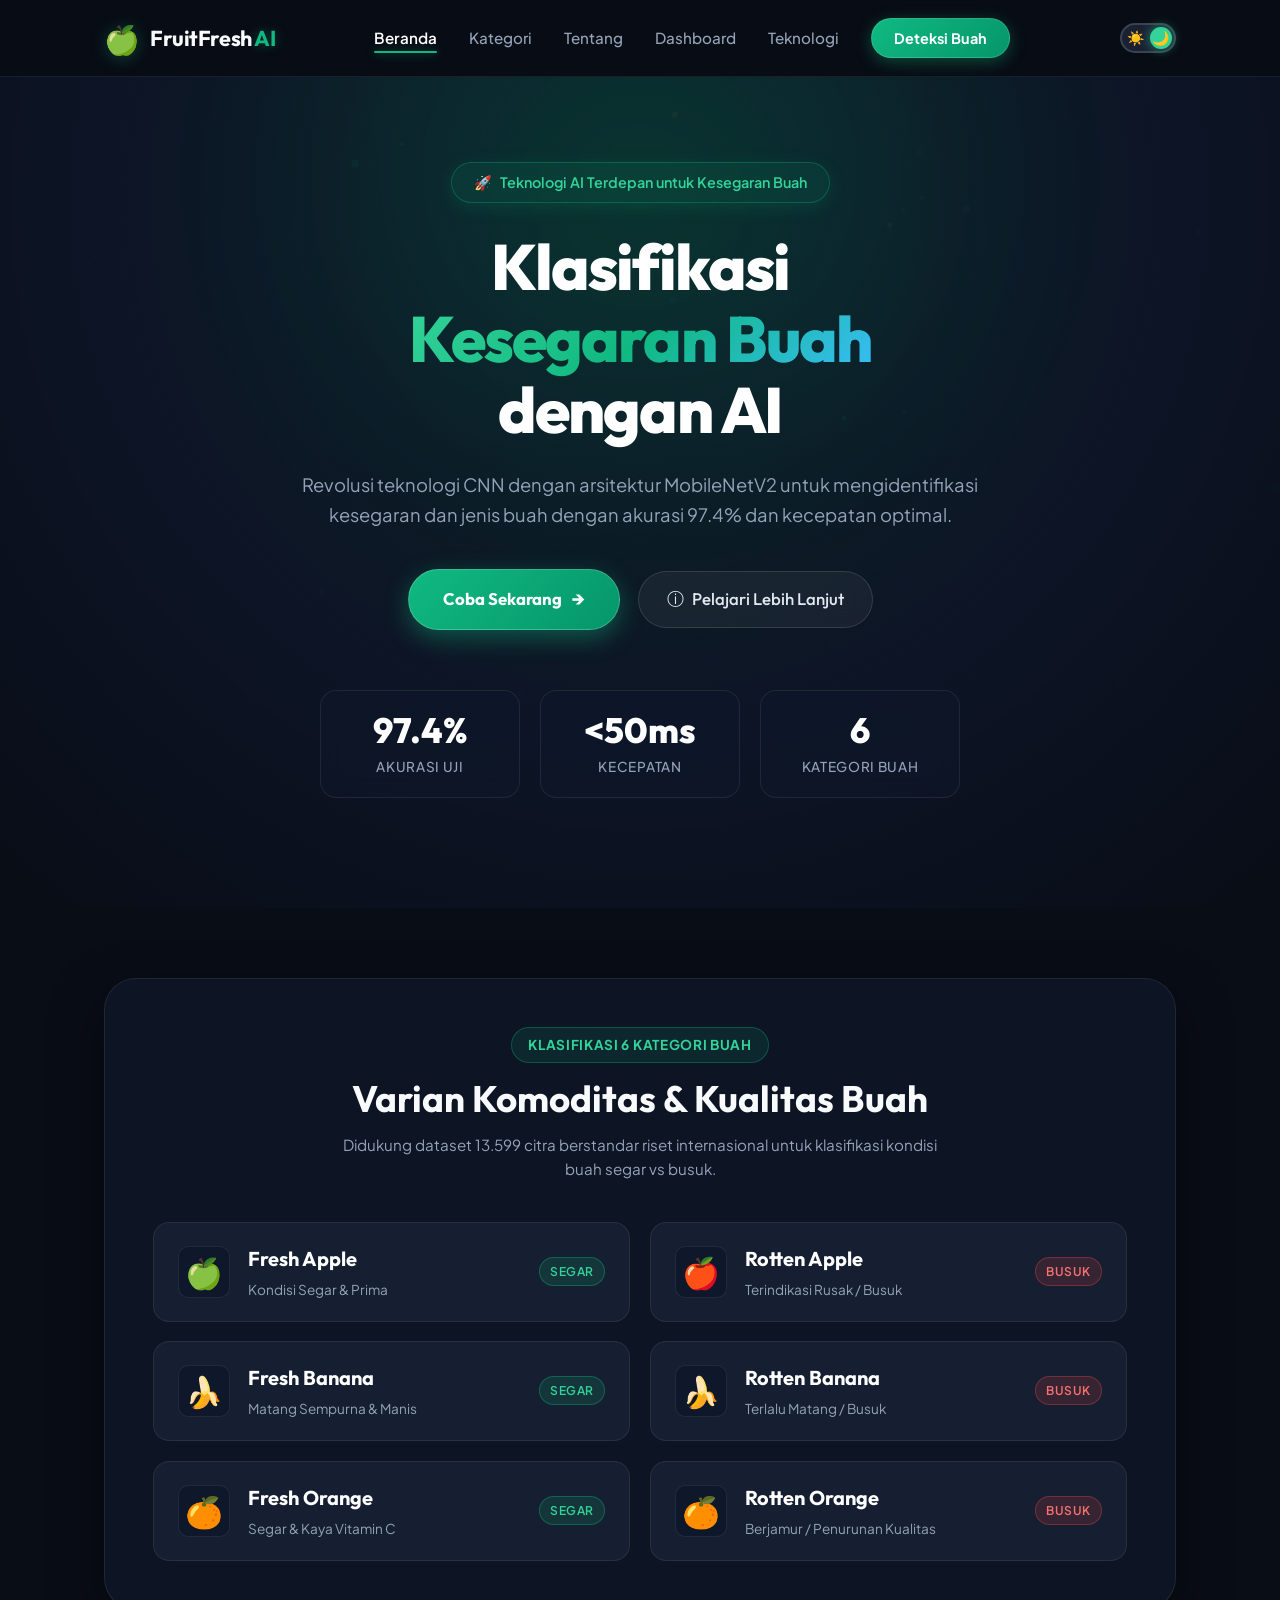
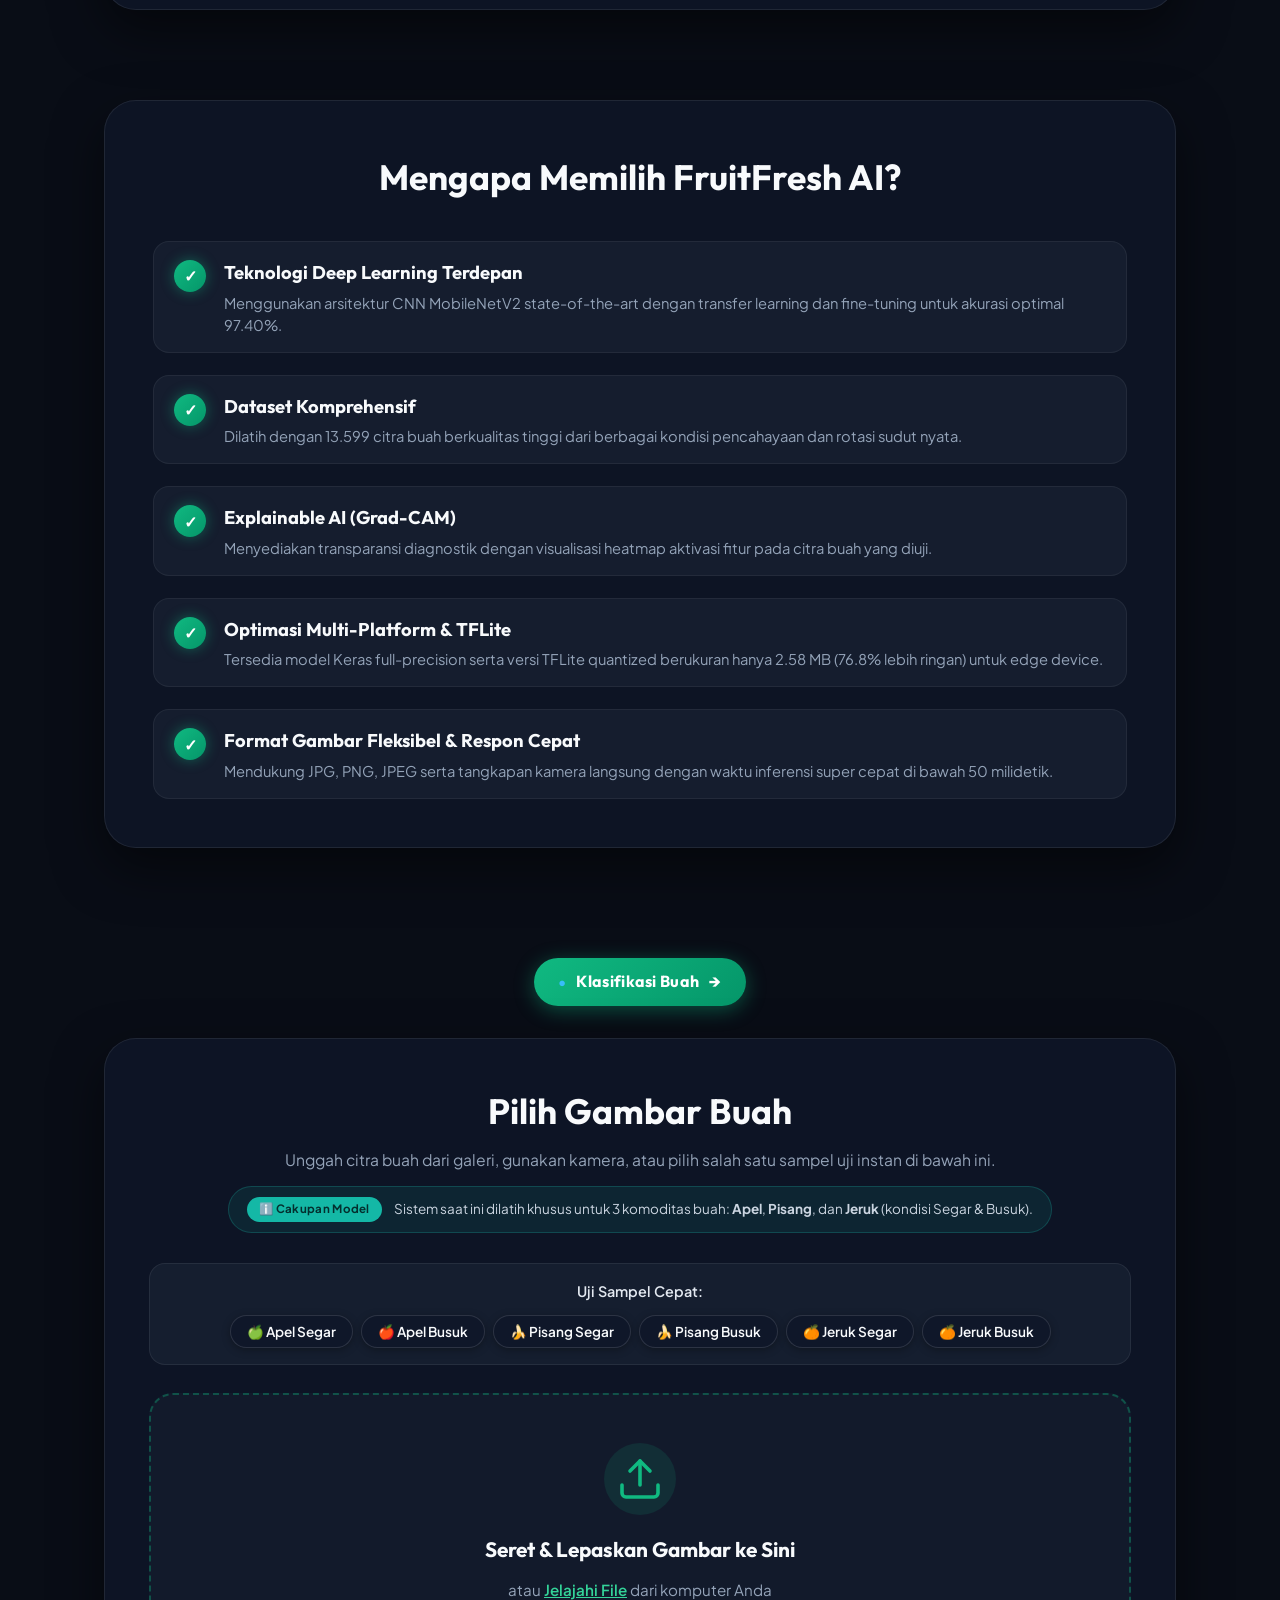
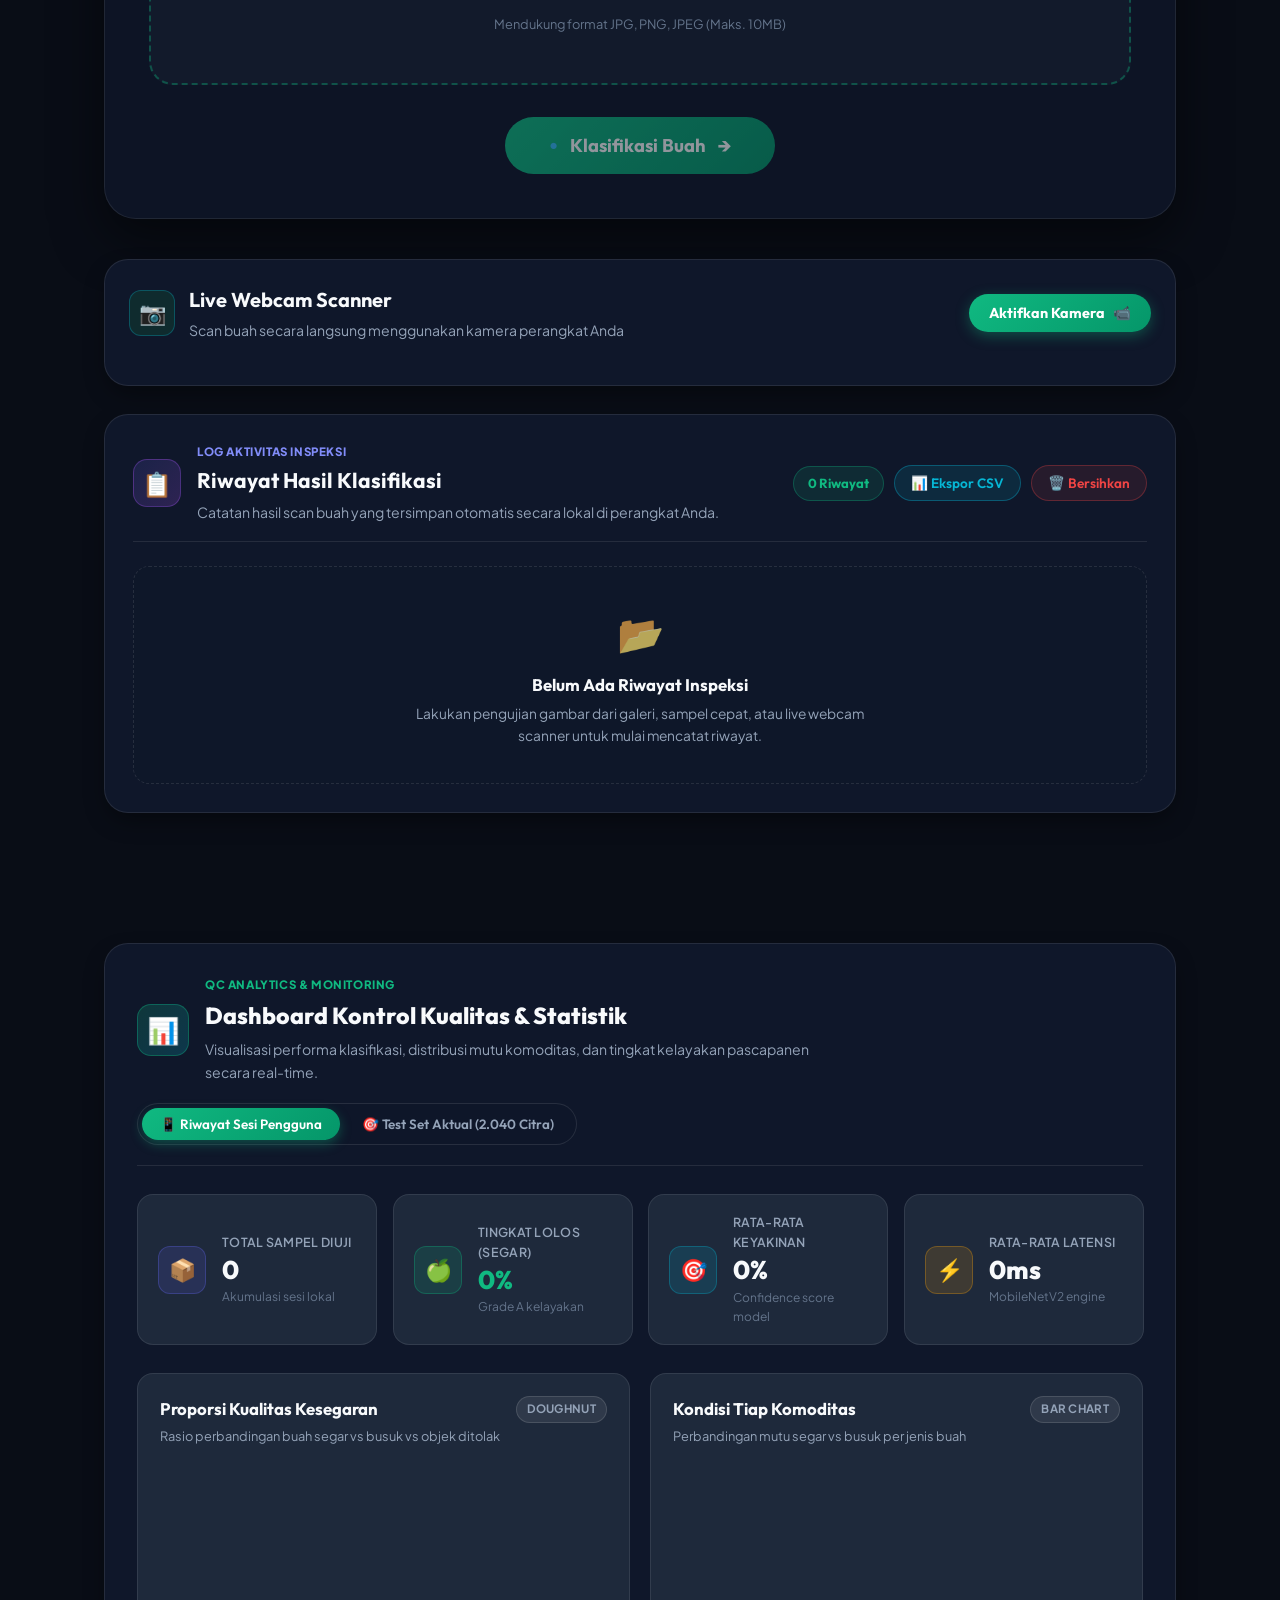
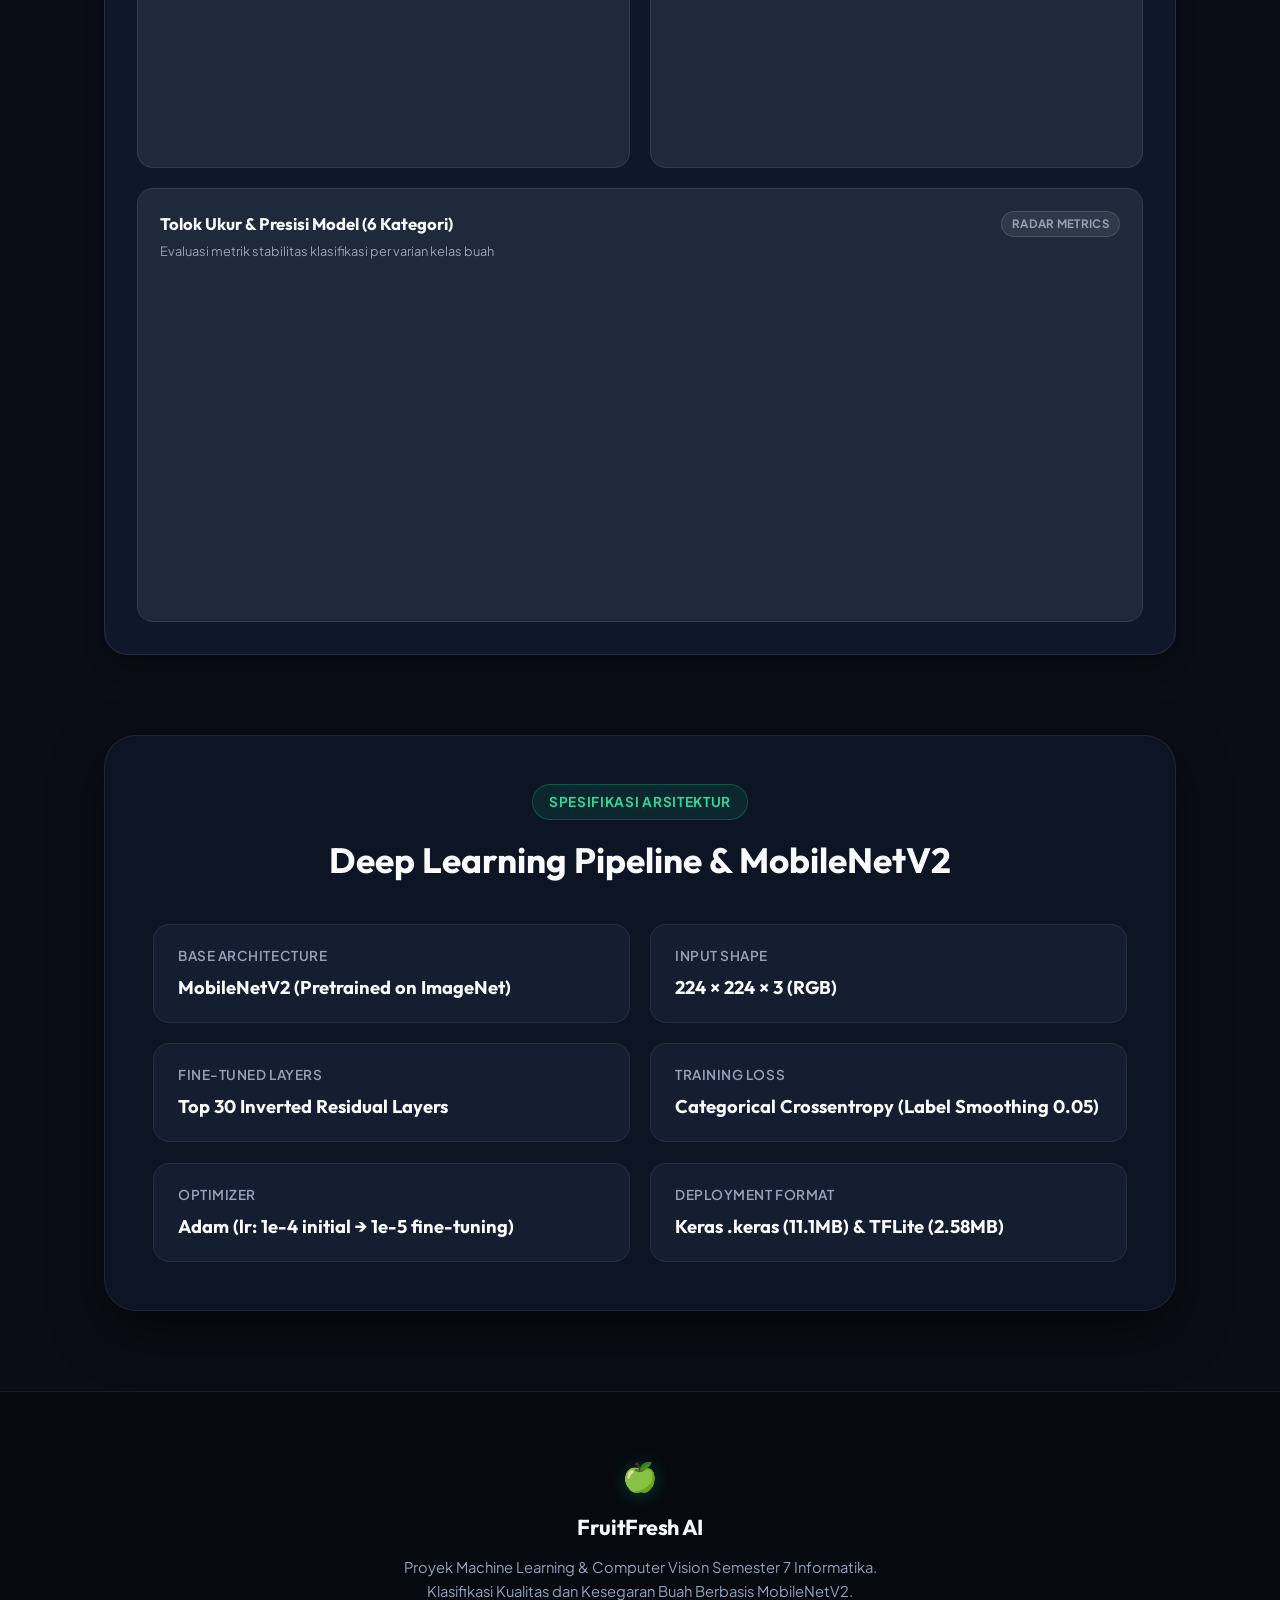
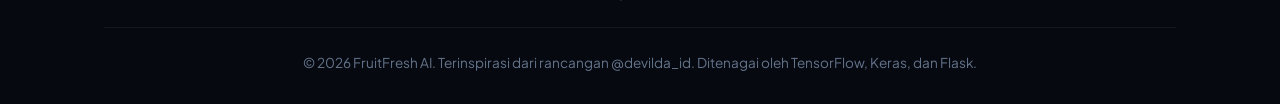
==== commit 32859604: "feat: inline CSS and JS into Vercel template to guarantee 100% styled delivery without 404" ====
--- a/api/templates/index.html
+++ b/api/templates/index.html
@@ -12,7 +12,4530 @@
     <link href="https://fonts.googleapis.com/css2?family=Outfit:wght@300;400;500;600;700;800&family=Plus+Jakarta+Sans:wght@400;500;600;700&display=swap" rel="stylesheet">
     
     <!-- Custom CSS -->
-    <link rel="stylesheet" href="/static/css/style.css">
+    <style>
+/* ==========================================================================
+   FruitFresh AI — Custom Stylesheet
+   Gaya Tampilan: 🌙 Sleek Dark Slate — Deep Obsidian Navy (#090d16) & Neon Emerald
+   Desain terinspirasi dari standar modern AI (Linear, Vercel, Raycast)
+   ========================================================================== */
+
+:root {
+    /* Color Palette — 🌙 Sleek Dark Slate & Neon Emerald */
+    --bg-main: #090d16;                   /* Deep obsidian dark slate */
+    --bg-surface: #0f172a;                /* Slate 900 surface */
+    --bg-surface-elevated: #1e293b;       /* Slate 800 elevated */
+    --bg-card-dark: #0f172a;              /* Slate 900 card surface */
+    --bg-card-dark-subtle: #1e293b;       /* Slate 800 inner card */
+    --bg-card-dark-hover: #26354a;        /* Sleek card hover */
+    --bg-warm-tint: rgba(15, 23, 42, 0.6);
+    --bg-green-tint: rgba(16, 185, 129, 0.12);
+    
+    /* Text Colors */
+    --text-primary: #f8fafc;              /* Pure crisp slate-50 */
+    --text-secondary: #94a3b8;            /* Cool slate-400 */
+    --text-muted: #64748b;                /* Slate-500 */
+    --text-light: #f8fafc;
+    --text-light-muted: #94a3b8;
+    
+    /* Accents — Neon Emerald (Primary) */
+    --accent-emerald: #10b981;            /* Vibrant Emerald */
+    --accent-emerald-light: #34d399;      /* Neon mint / light emerald */
+    --accent-emerald-dark: #059669;       /* Deep emerald */
+    --accent-emerald-tint: rgba(16, 185, 129, 0.15);
+    
+    /* Accents — Electric Cyan & Gold (Secondary) */
+    --accent-cyan: #06b6d4;
+    --accent-cyan-glow: rgba(6, 182, 212, 0.35);
+    --accent-amber: #f59e0b;
+    --accent-amber-light: #fbbf24;
+    --accent-amber-dark: #d97706;
+    --accent-amber-tint: rgba(245, 158, 11, 0.12);
+    
+    /* Accents — Red (Danger / Rotten) */
+    --accent-red: #ef4444;
+    --accent-red-light: #f87171;
+    --accent-red-tint: rgba(239, 68, 68, 0.15);
+    
+    /* Pill & CTA Buttons */
+    --pill-brown: #10b981;
+    --pill-brown-hover: #059669;
+    --pill-border: rgba(16, 185, 129, 0.4);
+    
+    /* Borders & Shadows */
+    --border-light: rgba(255, 255, 255, 0.09);
+    --border-dark: rgba(255, 255, 255, 0.12);
+    --border-accent: rgba(16, 185, 129, 0.3);
+    --shadow-sm: 0 4px 12px rgba(0, 0, 0, 0.3);
+    --shadow-md: 0 10px 25px -5px rgba(0, 0, 0, 0.45);
+    --shadow-lg: 0 20px 40px -10px rgba(0, 0, 0, 0.6);
+    --shadow-toast: 0 12px 30px rgba(0, 0, 0, 0.5);
+    --glow-emerald: 0 0 24px rgba(16, 185, 129, 0.25);
+    
+    /* Layout & Radius */
+    --radius-sm: 10px;
+    --radius-md: 16px;
+    --radius-lg: 24px;
+    --radius-xl: 32px;
+    --radius-pill: 9999px;
+    
+    /* Typography */
+    --font-heading: 'Outfit', -apple-system, BlinkMacSystemFont, 'Segoe UI', Roboto, sans-serif;
+    --font-body: 'Plus Jakarta Sans', -apple-system, BlinkMacSystemFont, 'Segoe UI', Roboto, sans-serif;
+    
+    --transition-fast: 0.2s cubic-bezier(0.4, 0, 0.2, 1);
+    --transition-normal: 0.3s cubic-bezier(0.4, 0, 0.2, 1);
+    --transition-slow: 0.5s cubic-bezier(0.4, 0, 0.2, 1);
+}
+
+/* Reset & Base Setup */
+*, *::before, *::after {
+    box-sizing: border-box;
+    margin: 0;
+    padding: 0;
+}
+
+html {
+    scroll-behavior: smooth;
+    font-size: 16px;
+}
+
+body {
+    background-color: var(--bg-main);
+    color: var(--text-primary);
+    font-family: var(--font-body);
+    line-height: 1.6;
+    -webkit-font-smoothing: antialiased;
+    -moz-osx-font-smoothing: grayscale;
+    overflow-x: hidden;
+}
+
+.container {
+    width: 100%;
+    max-width: 1120px;
+    margin-left: auto;
+    margin-right: auto;
+    padding-left: 24px;
+    padding-right: 24px;
+}
+
+/* ==========================================================================
+   TOAST NOTIFICATION (Identik dengan Frame 450 & 470)
+   ========================================================================== */
+.toast-container {
+    position: fixed;
+    top: 24px;
+    right: 24px;
+    z-index: 9999;
+    display: flex;
+    flex-direction: column;
+    gap: 12px;
+    pointer-events: none;
+}
+
+.toast {
+    display: flex;
+    align-items: center;
+    gap: 12px;
+    padding: 14px 22px;
+    background-color: var(--accent-emerald);
+    color: #ffffff;
+    font-family: var(--font-heading);
+    font-size: 0.95rem;
+    font-weight: 600;
+    border-radius: var(--radius-pill);
+    box-shadow: var(--shadow-toast);
+    opacity: 0;
+    transform: translateY(-20px) scale(0.95);
+    transition: all var(--transition-normal);
+    pointer-events: auto;
+}
+
+.toast.show {
+    opacity: 1;
+    transform: translateY(0) scale(1);
+}
+
+.toast-icon {
+    display: flex;
+    align-items: center;
+    justify-content: center;
+    width: 22px;
+    height: 22px;
+    background: rgba(255, 255, 255, 0.25);
+    border-radius: 50%;
+    font-size: 12px;
+}
+
+/* ==========================================================================
+   NAVBAR
+   ========================================================================== */
+.navbar-wrapper {
+    position: sticky;
+    top: 0;
+    left: 0;
+    width: 100%;
+    background: rgba(9, 13, 22, 0.85);
+    backdrop-filter: blur(16px);
+    -webkit-backdrop-filter: blur(16px);
+    border-bottom: 1px solid rgba(255, 255, 255, 0.08);
+    z-index: 1000;
+    transition: all var(--transition-fast);
+}
+
+.navbar {
+    display: flex;
+    align-items: center;
+    justify-content: space-between;
+    height: 76px;
+}
+
+.nav-brand {
+    display: flex;
+    align-items: center;
+    gap: 10px;
+    text-decoration: none;
+    color: var(--text-primary);
+}
+
+.brand-icon {
+    font-size: 1.8rem;
+    filter: drop-shadow(0 2px 8px rgba(16, 185, 129, 0.3));
+}
+
+.brand-text {
+    font-family: var(--font-heading);
+    font-size: 1.35rem;
+    font-weight: 700;
+    letter-spacing: -0.02em;
+}
+
+.brand-highlight {
+    color: var(--accent-emerald);
+    text-shadow: 0 0 12px rgba(16, 185, 129, 0.4);
+}
+
+.nav-menu {
+    display: flex;
+    align-items: center;
+    list-style: none;
+    gap: 32px;
+}
+
+.nav-link {
+    text-decoration: none;
+    color: var(--text-secondary);
+    font-size: 0.95rem;
+    font-weight: 500;
+    transition: color var(--transition-fast);
+    position: relative;
+    padding: 6px 0;
+}
+
+.nav-link:hover, .nav-link.active {
+    color: #ffffff;
+    font-weight: 600;
+}
+
+.nav-link.active::after {
+    content: '';
+    position: absolute;
+    bottom: 0;
+    left: 0;
+    width: 100%;
+    height: 2px;
+    background-color: var(--accent-emerald);
+    box-shadow: 0 0 10px rgba(16, 185, 129, 0.6);
+    border-radius: 2px;
+}
+
+.btn-nav-cta {
+    background: linear-gradient(135deg, #10b981 0%, #059669 100%) !important;
+    color: #ffffff !important;
+    padding: 10px 22px !important;
+    border-radius: var(--radius-pill);
+    font-weight: 700 !important;
+    font-size: 0.9rem !important;
+    box-shadow: 0 4px 16px rgba(16, 185, 129, 0.35);
+    border: 1px solid rgba(255, 255, 255, 0.15) !important;
+    transition: all var(--transition-fast) !important;
+}
+
+.btn-nav-cta:hover {
+    background: linear-gradient(135deg, #34d399 0%, #10b981 100%) !important;
+    transform: translateY(-2px);
+    box-shadow: 0 8px 24px rgba(16, 185, 129, 0.55);
+}
+
+.btn-nav-cta.active::after {
+    display: none;
+}
+
+.nav-hamburger {
+    display: none;
+    flex-direction: column;
+    gap: 5px;
+    cursor: pointer;
+}
+
+.nav-hamburger span {
+    width: 24px;
+    height: 2.5px;
+    background-color: var(--text-primary);
+    border-radius: 2px;
+    transition: var(--transition-fast);
+}
+
+/* ==========================================================================
+   HERO SECTION (Frame 520)
+   ========================================================================== */
+.hero-section {
+    position: relative;
+    padding: 85px 0 110px;
+    text-align: center;
+    background: radial-gradient(circle at 50% 15%, rgba(16, 185, 129, 0.16) 0%, rgba(15, 23, 42, 0.8) 55%, #090d16 100%);
+    color: #ffffff;
+    overflow: hidden;
+}
+
+.hero-backdrop-glow {
+    position: absolute;
+    top: -20%;
+    left: 50%;
+    transform: translateX(-50%);
+    width: 850px;
+    height: 520px;
+    background: radial-gradient(circle, rgba(16, 185, 129, 0.28) 0%, rgba(6, 182, 212, 0.15) 50%, transparent 80%);
+    filter: blur(90px);
+    pointer-events: none;
+    z-index: 0;
+}
+
+.hero-content {
+    position: relative;
+    z-index: 1;
+    display: flex;
+    flex-direction: column;
+    align-items: center;
+}
+
+.hero-pill-badge {
+    display: inline-flex;
+    align-items: center;
+    gap: 8px;
+    padding: 8px 22px;
+    background: rgba(16, 185, 129, 0.1);
+    border: 1px solid rgba(16, 185, 129, 0.3);
+    border-radius: var(--radius-pill);
+    font-size: 0.9rem;
+    font-weight: 600;
+    color: #34d399;
+    margin-bottom: 28px;
+    backdrop-filter: blur(10px);
+    box-shadow: 0 4px 18px rgba(16, 185, 129, 0.15);
+}
+
+.hero-title {
+    font-family: var(--font-heading);
+    font-size: 4rem;
+    line-height: 1.12;
+    font-weight: 800;
+    letter-spacing: -0.03em;
+    color: #ffffff;
+    margin-bottom: 24px;
+    max-width: 850px;
+}
+
+.hero-title-highlight {
+    background: linear-gradient(135deg, #34d399 0%, #10b981 50%, #38bdf8 100%);
+    -webkit-background-clip: text;
+    -webkit-text-fill-color: transparent;
+}
+
+.hero-subtitle {
+    font-size: 1.15rem;
+    line-height: 1.6;
+    color: var(--text-secondary);
+    max-width: 680px;
+    margin-bottom: 40px;
+    font-weight: 400;
+}
+
+.hero-cta-group {
+    display: flex;
+    align-items: center;
+    gap: 18px;
+    margin-bottom: 60px;
+    flex-wrap: wrap;
+    justify-content: center;
+}
+
+.btn-primary-pill {
+    display: inline-flex;
+    align-items: center;
+    gap: 10px;
+    background: linear-gradient(135deg, #10b981 0%, #059669 100%);
+    color: #ffffff;
+    padding: 14px 34px;
+    border-radius: var(--radius-pill);
+    font-family: var(--font-heading);
+    font-size: 1.05rem;
+    font-weight: 700;
+    text-decoration: none;
+    box-shadow: 0 8px 24px rgba(16, 185, 129, 0.4);
+    border: 1px solid rgba(255, 255, 255, 0.2);
+    transition: all var(--transition-fast);
+}
+
+.btn-primary-pill:hover {
+    background: linear-gradient(135deg, #34d399 0%, #10b981 100%);
+    transform: translateY(-3px);
+    box-shadow: 0 12px 32px rgba(16, 185, 129, 0.55);
+}
+
+.btn-primary-pill .arrow-icon {
+    font-size: 1.2rem;
+    transition: transform var(--transition-fast);
+}
+
+.btn-primary-pill:hover .arrow-icon {
+    transform: translateX(4px);
+}
+
+.btn-secondary-pill {
+    display: inline-flex;
+    align-items: center;
+    gap: 8px;
+    background: rgba(255, 255, 255, 0.05);
+    color: #e2e8f0;
+    padding: 14px 28px;
+    border-radius: var(--radius-pill);
+    font-family: var(--font-heading);
+    font-size: 1.05rem;
+    font-weight: 500;
+    text-decoration: none;
+    border: 1px solid rgba(255, 255, 255, 0.12);
+    backdrop-filter: blur(10px);
+    transition: all var(--transition-fast);
+}
+
+.btn-secondary-pill:hover {
+    background: rgba(255, 255, 255, 0.1);
+    transform: translateY(-2px);
+    color: #ffffff;
+}
+
+.hero-stats-grid {
+    display: grid;
+    grid-template-columns: repeat(3, 1fr);
+    gap: 20px;
+    width: 100%;
+    max-width: 640px;
+}
+
+.stat-card {
+    background: rgba(15, 23, 42, 0.65);
+    border: 1px solid rgba(255, 255, 255, 0.08);
+    border-radius: var(--radius-md);
+    padding: 20px;
+    backdrop-filter: blur(12px);
+    transition: transform var(--transition-fast), background var(--transition-fast), border-color var(--transition-fast);
+}
+
+.stat-card:hover {
+    background: rgba(15, 23, 42, 0.9);
+    border-color: rgba(16, 185, 129, 0.35);
+    transform: translateY(-4px);
+    box-shadow: 0 8px 24px rgba(0, 0, 0, 0.4);
+}
+
+.stat-value {
+    font-family: var(--font-heading);
+    font-size: 2.2rem;
+    font-weight: 800;
+    color: #ffffff;
+    line-height: 1.1;
+    margin-bottom: 6px;
+}
+
+.stat-label {
+    font-size: 0.85rem;
+    color: var(--text-secondary);
+    font-weight: 500;
+    text-transform: uppercase;
+    letter-spacing: 0.05em;
+}
+
+/* ==========================================================================
+   KATEGORI BUAH SECTION (Grid 2x3)
+   ========================================================================== */
+.kategori-section {
+    padding: 70px 0 60px;
+}
+
+.kategori-container-card {
+    background: rgba(15, 23, 42, 0.75);
+    border-radius: var(--radius-xl);
+    padding: 48px;
+    box-shadow: 0 20px 50px rgba(0, 0, 0, 0.5);
+    border: 1px solid rgba(255, 255, 255, 0.08);
+    backdrop-filter: blur(16px);
+    color: #ffffff;
+}
+
+.kategori-card-header {
+    text-align: center;
+    max-width: 600px;
+    margin: 0 auto 40px;
+}
+
+.kategori-badge {
+    display: inline-block;
+    padding: 6px 16px;
+    background: rgba(16, 185, 129, 0.12);
+    border: 1px solid rgba(16, 185, 129, 0.3);
+    color: #34d399;
+    border-radius: var(--radius-pill);
+    font-size: 0.85rem;
+    font-weight: 700;
+    text-transform: uppercase;
+    letter-spacing: 0.05em;
+    margin-bottom: 14px;
+}
+
+.kategori-title {
+    font-family: var(--font-heading);
+    font-size: 2.3rem;
+    font-weight: 700;
+    line-height: 1.2;
+    margin-bottom: 12px;
+    color: #f8fafc;
+}
+
+.kategori-desc {
+    color: var(--text-secondary);
+    font-size: 0.95rem;
+}
+
+.kategori-grid {
+    display: grid;
+    grid-template-columns: repeat(2, 1fr);
+    gap: 20px;
+}
+
+.fruit-item-card {
+    display: flex;
+    align-items: center;
+    gap: 18px;
+    background: rgba(30, 41, 59, 0.6);
+    border: 1px solid rgba(255, 255, 255, 0.07);
+    border-radius: var(--radius-md);
+    padding: 20px 24px;
+    cursor: pointer;
+    transition: all var(--transition-fast);
+    position: relative;
+    overflow: hidden;
+}
+
+.fruit-item-card:hover {
+    background: rgba(30, 41, 59, 0.95);
+    transform: translateY(-3px);
+    border-color: rgba(16, 185, 129, 0.45);
+    box-shadow: 0 10px 25px rgba(0, 0, 0, 0.4), 0 0 18px rgba(16, 185, 129, 0.2);
+}
+
+.fruit-item-icon-wrap {
+    display: flex;
+    align-items: center;
+    justify-content: center;
+    width: 52px;
+    height: 52px;
+    background: rgba(15, 23, 42, 0.8);
+    border: 1px solid rgba(255, 255, 255, 0.08);
+    border-radius: var(--radius-sm);
+    flex-shrink: 0;
+}
+
+.fruit-item-icon {
+    font-size: 1.9rem;
+}
+
+.fruit-item-info {
+    flex-grow: 1;
+}
+
+.fruit-item-name {
+    font-family: var(--font-heading);
+    font-size: 1.25rem;
+    font-weight: 700;
+    color: #ffffff;
+    margin-bottom: 4px;
+}
+
+.fruit-item-subtitle {
+    font-size: 0.85rem;
+    color: var(--text-secondary);
+}
+
+.fruit-quick-tag {
+    font-size: 0.75rem;
+    font-weight: 600;
+    padding: 4px 10px;
+    border-radius: var(--radius-pill);
+    text-transform: uppercase;
+    letter-spacing: 0.05em;
+}
+
+.tag-fresh {
+    background: rgba(16, 185, 129, 0.15);
+    color: #34d399;
+    border: 1px solid rgba(16, 185, 129, 0.35);
+}
+
+.tag-rotten {
+    background: rgba(239, 68, 68, 0.15);
+    color: #f87171;
+    border: 1px solid rgba(239, 68, 68, 0.35);
+}
+
+/* ==========================================================================
+   MENGAPA MEMILIH FRUITFRESH AI
+   ========================================================================== */
+.features-section {
+    padding: 30px 0 70px;
+}
+
+.features-container-card {
+    background: rgba(15, 23, 42, 0.75);
+    border-radius: var(--radius-xl);
+    padding: 48px;
+    box-shadow: 0 20px 50px rgba(0, 0, 0, 0.5);
+    border: 1px solid rgba(255, 255, 255, 0.08);
+    backdrop-filter: blur(16px);
+    color: #ffffff;
+}
+
+.features-card-title {
+    font-family: var(--font-heading);
+    font-size: 2.2rem;
+    font-weight: 700;
+    text-align: center;
+    margin-bottom: 36px;
+    color: #f8fafc;
+}
+
+.feature-list {
+    display: flex;
+    flex-direction: column;
+    gap: 22px;
+}
+
+.feature-row {
+    display: flex;
+    align-items: flex-start;
+    gap: 18px;
+    padding: 16px 20px;
+    background: rgba(30, 41, 59, 0.5);
+    border-radius: var(--radius-md);
+    border: 1px solid rgba(255, 255, 255, 0.06);
+    transition: background var(--transition-fast), transform var(--transition-fast), border-color var(--transition-fast);
+}
+
+.feature-row:hover {
+    background: rgba(30, 41, 59, 0.85);
+    transform: translateX(6px);
+    border-color: rgba(16, 185, 129, 0.3);
+}
+
+.feature-check-circle {
+    display: flex;
+    align-items: center;
+    justify-content: center;
+    width: 32px;
+    height: 32px;
+    background: linear-gradient(135deg, #10b981 0%, #059669 100%);
+    color: #ffffff;
+    font-weight: 800;
+    font-size: 1rem;
+    border-radius: 50%;
+    flex-shrink: 0;
+    margin-top: 2px;
+    box-shadow: 0 0 14px rgba(16, 185, 129, 0.45);
+}
+
+.feature-heading {
+    font-family: var(--font-heading);
+    font-size: 1.15rem;
+    font-weight: 700;
+    color: #f8fafc;
+    margin-bottom: 4px;
+}
+
+.feature-sub {
+    font-size: 0.92rem;
+    color: var(--text-secondary);
+    line-height: 1.5;
+}
+
+/* ==========================================================================
+   DETECTION & CLASSIFICATION
+   ========================================================================== */
+.detection-section {
+    padding: 40px 0 90px;
+}
+
+.section-center-pill {
+    display: flex;
+    align-items: center;
+    justify-content: center;
+    gap: 10px;
+    width: max-content;
+    margin: 0 auto 32px;
+    padding: 10px 24px;
+    background: linear-gradient(135deg, #10b981 0%, #059669 100%);
+    color: #ffffff;
+    border-radius: var(--radius-pill);
+    font-family: var(--font-heading);
+    font-size: 1rem;
+    font-weight: 700;
+    box-shadow: 0 4px 20px rgba(16, 185, 129, 0.4);
+    letter-spacing: 0.02em;
+}
+
+.pill-dot {
+    color: #38bdf8;
+    font-size: 0.8rem;
+}
+
+.pill-arrow {
+    font-size: 1.1rem;
+}
+
+/* Input Upload Card */
+.detection-input-card {
+    background: rgba(15, 23, 42, 0.8);
+    border-radius: var(--radius-xl);
+    padding: 44px;
+    box-shadow: 0 20px 50px rgba(0, 0, 0, 0.5);
+    border: 1px solid rgba(255, 255, 255, 0.08);
+    backdrop-filter: blur(16px);
+    margin-bottom: 40px;
+}
+
+.card-inner-header {
+    text-align: center;
+    margin-bottom: 30px;
+}
+
+.input-card-title {
+    font-family: var(--font-heading);
+    font-size: 2.2rem;
+    font-weight: 700;
+    color: #f8fafc;
+    margin-bottom: 8px;
+}
+
+.input-card-subtitle {
+    font-size: 0.98rem;
+    color: var(--text-secondary);
+}
+
+/* Quick Samples */
+.quick-samples-wrapper {
+    display: flex;
+    align-items: center;
+    justify-content: center;
+    flex-wrap: wrap;
+    gap: 12px;
+    margin-bottom: 28px;
+    padding: 16px 20px;
+    background: rgba(30, 41, 59, 0.5);
+    border-radius: var(--radius-md);
+    border: 1px solid rgba(255, 255, 255, 0.07);
+}
+
+.quick-samples-label {
+    font-weight: 600;
+    font-size: 0.9rem;
+    color: #e2e8f0;
+}
+
+.quick-samples-chips {
+    display: flex;
+    flex-wrap: wrap;
+    gap: 8px;
+}
+
+.sample-chip {
+    background: rgba(15, 23, 42, 0.85);
+    border: 1px solid rgba(255, 255, 255, 0.12);
+    padding: 7px 16px;
+    border-radius: var(--radius-pill);
+    font-family: var(--font-body);
+    font-size: 0.85rem;
+    font-weight: 600;
+    color: #f8fafc;
+    cursor: pointer;
+    transition: all var(--transition-fast);
+    box-shadow: 0 2px 8px rgba(0, 0, 0, 0.3);
+}
+
+.sample-chip:hover {
+    background: #1e293b;
+    border-color: #10b981;
+    color: #34d399;
+    transform: translateY(-2px);
+    box-shadow: 0 0 16px rgba(16, 185, 129, 0.35);
+}
+
+/* Dropzone */
+.dropzone {
+    border: 2px dashed rgba(16, 185, 129, 0.35);
+    border-radius: var(--radius-lg);
+    background: rgba(30, 41, 59, 0.35);
+    padding: 48px 32px;
+    text-align: center;
+    cursor: pointer;
+    transition: all var(--transition-normal);
+    position: relative;
+    overflow: hidden;
+}
+
+.dropzone:hover, .dropzone.dragover {
+    border-color: #10b981;
+    background: rgba(16, 185, 129, 0.08);
+    box-shadow: 0 0 28px rgba(16, 185, 129, 0.22);
+}
+
+.dropzone-content {
+    display: flex;
+    flex-direction: column;
+    align-items: center;
+    gap: 12px;
+}
+
+.dropzone-icon {
+    display: flex;
+    align-items: center;
+    justify-content: center;
+    width: 72px;
+    height: 72px;
+    background: rgba(16, 185, 129, 0.12);
+    color: #10b981;
+    border-radius: 50%;
+    margin-bottom: 6px;
+}
+
+.dropzone-title {
+    font-family: var(--font-heading);
+    font-size: 1.3rem;
+    font-weight: 700;
+    color: #f8fafc;
+}
+
+.dropzone-sub {
+    font-size: 0.95rem;
+    color: var(--text-secondary);
+}
+
+.browse-link {
+    color: #34d399;
+    font-weight: 600;
+    text-decoration: underline;
+    cursor: pointer;
+}
+
+.dropzone-hint {
+    font-size: 0.8rem;
+    color: var(--text-muted);
+}
+
+/* Image Preview Box */
+.preview-box {
+    display: flex;
+    flex-direction: column;
+    align-items: center;
+    gap: 16px;
+}
+
+.preview-inner {
+    width: 240px;
+    height: 240px;
+    border-radius: var(--radius-lg);
+    background: rgba(15, 23, 42, 0.9);
+    box-shadow: 0 8px 24px rgba(0, 0, 0, 0.4);
+    border: 1px solid rgba(255, 255, 255, 0.1);
+    display: flex;
+    align-items: center;
+    justify-content: center;
+    overflow: hidden;
+    padding: 10px;
+}
+
+.preview-inner img {
+    max-width: 100%;
+    max-height: 100%;
+    object-fit: contain;
+    border-radius: var(--radius-md);
+}
+
+.preview-actions {
+    display: flex;
+    justify-content: flex-end;
+    width: 100%;
+    max-width: 320px;
+}
+
+.btn-remove-img {
+    display: inline-flex;
+    align-items: center;
+    gap: 6px;
+    background: transparent;
+    border: none;
+    color: var(--accent-red);
+    font-size: 0.9rem;
+    font-weight: 600;
+    cursor: pointer;
+    transition: color var(--transition-fast), transform var(--transition-fast);
+}
+
+.btn-remove-img:hover {
+    color: var(--accent-red-light);
+    transform: scale(1.05);
+}
+
+/* Classify Action Button */
+.classify-action-wrapper {
+    margin-top: 32px;
+    display: flex;
+    justify-content: center;
+}
+
+.btn-classify-pill {
+    display: inline-flex;
+    align-items: center;
+    gap: 12px;
+    background: linear-gradient(135deg, #10b981 0%, #059669 100%);
+    color: #ffffff;
+    padding: 16px 44px;
+    border-radius: var(--radius-pill);
+    font-family: var(--font-heading);
+    font-size: 1.15rem;
+    font-weight: 700;
+    border: none;
+    cursor: pointer;
+    box-shadow: 0 8px 28px rgba(16, 185, 129, 0.45);
+    transition: all var(--transition-fast);
+}
+
+.btn-classify-pill:hover:not(:disabled) {
+    background: linear-gradient(135deg, #34d399 0%, #10b981 100%);
+    transform: translateY(-2px);
+    box-shadow: 0 12px 36px rgba(16, 185, 129, 0.65);
+}
+
+.btn-classify-pill:disabled {
+    opacity: 0.55;
+    cursor: not-allowed;
+    box-shadow: none;
+}
+
+.btn-pill-dot {
+    color: #38bdf8;
+    font-size: 0.9rem;
+}
+
+.btn-pill-arrow {
+    font-size: 1.25rem;
+}
+
+/* ==========================================================================
+   RESULT CARD
+   ========================================================================== */
+.detection-result-card {
+    background: rgba(15, 23, 42, 0.85);
+    border-radius: var(--radius-xl);
+    padding: 48px;
+    box-shadow: 0 24px 60px rgba(0, 0, 0, 0.65), 0 0 35px rgba(16, 185, 129, 0.15);
+    border: 1px solid rgba(16, 185, 129, 0.35);
+    backdrop-filter: blur(18px);
+    margin-top: 40px;
+    animation: fadeInUp 0.45s ease-out;
+}
+
+@keyframes fadeInUp {
+    from {
+        opacity: 0;
+        transform: translateY(24px);
+    }
+    to {
+        opacity: 1;
+        transform: translateY(0);
+    }
+}
+
+.result-header {
+    display: flex;
+    flex-direction: column;
+    align-items: center;
+    text-align: center;
+    margin-bottom: 36px;
+}
+
+.result-badge-icon {
+    display: flex;
+    align-items: center;
+    justify-content: center;
+    width: 60px;
+    height: 60px;
+    background: linear-gradient(135deg, #10b981 0%, #059669 100%);
+    border-radius: 18px;
+    margin-bottom: 16px;
+    box-shadow: 0 0 18px rgba(16, 185, 129, 0.5);
+}
+
+.result-title {
+    font-family: var(--font-heading);
+    font-size: 2.3rem;
+    font-weight: 800;
+    color: #f8fafc;
+    margin-bottom: 6px;
+}
+
+.result-subtitle {
+    font-size: 1rem;
+    color: var(--text-secondary);
+}
+
+/* ==========================================================================
+   STREAMLINED EXECUTIVE RESULT CARD & PROGRESSIVE TABS
+   ========================================================================== */
+
+/* 1. Executive Hero Result Banner */
+.result-hero-banner {
+    background: linear-gradient(135deg, rgba(30, 41, 59, 0.75) 0%, rgba(15, 23, 42, 0.9) 100%);
+    border: 1px solid rgba(16, 185, 129, 0.25);
+    border-radius: var(--radius-xl);
+    padding: 28px 32px;
+    margin-bottom: 24px;
+    box-shadow: 0 16px 36px -10px rgba(0, 0, 0, 0.5), inset 0 1px 0 rgba(255, 255, 255, 0.1);
+    backdrop-filter: blur(16px);
+    display: flex;
+    align-items: center;
+    justify-content: space-between;
+    gap: 28px;
+    position: relative;
+    overflow: hidden;
+}
+
+.result-hero-banner::before {
+    content: '';
+    position: absolute;
+    top: 0;
+    left: 0;
+    width: 6px;
+    height: 100%;
+    background: linear-gradient(180deg, #10b981 0%, #06b6d4 100%);
+    box-shadow: 0 0 16px rgba(16, 185, 129, 0.6);
+}
+
+.hero-verdict-left {
+    display: flex;
+    align-items: center;
+    gap: 22px;
+    flex: 1;
+    min-width: 0;
+}
+
+.hero-fruit-avatar {
+    width: 76px;
+    height: 76px;
+    background: rgba(15, 23, 42, 0.85);
+    border: 2px solid rgba(16, 185, 129, 0.35);
+    border-radius: 20px;
+    display: flex;
+    align-items: center;
+    justify-content: center;
+    font-size: 2.5rem;
+    box-shadow: 0 8px 24px rgba(0, 0, 0, 0.35), 0 0 20px rgba(16, 185, 129, 0.2);
+    flex-shrink: 0;
+    transition: transform 0.3s ease;
+}
+
+.hero-fruit-avatar:hover {
+    transform: scale(1.08) rotate(3deg);
+}
+
+.hero-fruit-meta {
+    display: flex;
+    flex-direction: column;
+    gap: 6px;
+    min-width: 0;
+}
+
+.hero-badge-row {
+    display: flex;
+    align-items: center;
+    gap: 10px;
+    flex-wrap: wrap;
+}
+
+.badge-latency {
+    font-size: 0.78rem;
+    font-weight: 600;
+    color: var(--text-secondary);
+    background: rgba(255, 255, 255, 0.06);
+    border: 1px solid rgba(255, 255, 255, 0.1);
+    padding: 3px 10px;
+    border-radius: var(--radius-pill);
+}
+
+.hero-fruit-name {
+    font-family: var(--font-heading);
+    font-size: 1.85rem;
+    font-weight: 800;
+    color: #f8fafc;
+    margin: 0;
+    line-height: 1.2;
+    letter-spacing: -0.02em;
+}
+
+.hero-one-sentence {
+    font-size: 0.93rem;
+    color: #cbd5e1;
+    margin: 0;
+    line-height: 1.5;
+    max-width: 620px;
+}
+
+.hero-verdict-right {
+    display: flex;
+    flex-direction: column;
+    align-items: flex-end;
+    gap: 16px;
+    flex-shrink: 0;
+}
+
+.hero-confidence-box {
+    background: rgba(15, 23, 42, 0.8);
+    border: 1px solid rgba(255, 255, 255, 0.08);
+    border-radius: var(--radius-md);
+    padding: 12px 20px;
+    text-align: right;
+    box-shadow: 0 4px 14px rgba(0, 0, 0, 0.25);
+}
+
+.hero-conf-label {
+    font-size: 0.74rem;
+    font-weight: 700;
+    color: var(--text-muted);
+    text-transform: uppercase;
+    letter-spacing: 0.05em;
+    display: block;
+    margin-bottom: 2px;
+}
+
+.hero-conf-value {
+    font-family: var(--font-heading);
+    font-size: 2.1rem;
+    font-weight: 800;
+    line-height: 1;
+    color: #34d399;
+    text-shadow: 0 0 16px rgba(52, 211, 153, 0.35);
+}
+
+.hero-conf-sub {
+    font-size: 0.72rem;
+    color: var(--text-secondary);
+    display: block;
+    margin-top: 3px;
+}
+
+.hero-action-buttons {
+    display: flex;
+    align-items: center;
+    gap: 10px;
+}
+
+.btn-action-pill {
+    display: inline-flex;
+    align-items: center;
+    gap: 8px;
+    padding: 8px 16px;
+    border-radius: var(--radius-pill);
+    font-family: var(--font-heading);
+    font-size: 0.85rem;
+    font-weight: 700;
+    cursor: pointer;
+    border: 1px solid rgba(255, 255, 255, 0.12);
+    background: rgba(30, 41, 59, 0.7);
+    color: #f8fafc;
+    transition: all var(--transition-fast);
+}
+
+.btn-action-pill:hover {
+    transform: translateY(-2px);
+}
+
+.btn-action-pill.btn-pdf:hover {
+    background: rgba(239, 68, 68, 0.18);
+    border-color: rgba(239, 68, 68, 0.4);
+    color: #fca5a5;
+    box-shadow: 0 4px 14px rgba(239, 68, 68, 0.25);
+}
+
+.btn-action-pill.btn-audio:hover,
+.btn-action-pill.btn-audio.playing {
+    background: rgba(6, 182, 212, 0.18);
+    border-color: rgba(6, 182, 212, 0.4);
+    color: #67e8f9;
+    box-shadow: 0 4px 14px rgba(6, 182, 212, 0.25);
+}
+
+/* 2. Progressive Disclosure Tab Navigation */
+.result-tabs-wrapper {
+    display: flex;
+    flex-direction: column;
+    gap: 20px;
+}
+
+.result-tabs-nav {
+    display: flex;
+    align-items: center;
+    gap: 8px;
+    background: rgba(15, 23, 42, 0.6);
+    border: 1px solid rgba(255, 255, 255, 0.08);
+    border-radius: var(--radius-pill);
+    padding: 5px;
+    width: fit-content;
+}
+
+.btn-result-tab {
+    display: inline-flex;
+    align-items: center;
+    gap: 8px;
+    padding: 10px 22px;
+    border-radius: var(--radius-pill);
+    font-family: var(--font-heading);
+    font-size: 0.92rem;
+    font-weight: 700;
+    border: none;
+    background: transparent;
+    color: var(--text-secondary);
+    cursor: pointer;
+    transition: all var(--transition-fast);
+}
+
+.btn-result-tab:hover {
+    color: #f8fafc;
+    background: rgba(255, 255, 255, 0.05);
+}
+
+.btn-result-tab.active {
+    background: linear-gradient(135deg, #10b981 0%, #059669 100%);
+    color: #ffffff;
+    box-shadow: 0 4px 16px rgba(16, 185, 129, 0.35);
+}
+
+.result-tab-pane {
+    animation: fadeInTab 0.35s cubic-bezier(0.4, 0, 0.2, 1);
+}
+
+@keyframes fadeInTab {
+    from {
+        opacity: 0;
+        transform: translateY(8px);
+    }
+    to {
+        opacity: 1;
+        transform: translateY(0);
+    }
+}
+
+/* 3. Wawasan Daya Simpan & Metrik Industri (Pane 1) */
+.shelf-life-container {
+    background: rgba(30, 41, 59, 0.55);
+    border: 1px solid rgba(255, 255, 255, 0.08);
+    border-radius: var(--radius-lg);
+    padding: 26px;
+    margin-bottom: 20px;
+}
+
+.shelf-life-header {
+    display: flex;
+    align-items: center;
+    justify-content: space-between;
+    gap: 16px;
+    margin-bottom: 20px;
+    flex-wrap: wrap;
+}
+
+.shelf-life-title-wrap {
+    display: flex;
+    align-items: center;
+    gap: 12px;
+}
+
+.shelf-title-icon {
+    font-size: 1.8rem;
+}
+
+.shelf-title {
+    font-family: var(--font-heading);
+    font-size: 1.2rem;
+    font-weight: 700;
+    color: #f8fafc;
+    margin: 0 0 3px 0;
+}
+
+.shelf-subtitle {
+    font-size: 0.83rem;
+    color: var(--text-secondary);
+    margin: 0;
+}
+
+.shelf-status-pill {
+    background: rgba(16, 185, 129, 0.15);
+    border: 1px solid rgba(16, 185, 129, 0.35);
+    color: #34d399;
+    font-size: 0.8rem;
+    font-weight: 700;
+    padding: 5px 14px;
+    border-radius: var(--radius-pill);
+    text-transform: uppercase;
+    letter-spacing: 0.04em;
+}
+
+.shelf-status-pill.status-expired {
+    background: rgba(239, 68, 68, 0.15);
+    border-color: rgba(239, 68, 68, 0.35);
+    color: #f87171;
+}
+
+.shelf-metrics-grid {
+    display: grid;
+    grid-template-columns: repeat(4, 1fr);
+    gap: 16px;
+    margin-bottom: 20px;
+}
+
+.shelf-metric-card {
+    background: rgba(15, 23, 42, 0.7);
+    border: 1px solid rgba(255, 255, 255, 0.07);
+    border-radius: var(--radius-md);
+    padding: 16px 18px;
+    display: flex;
+    flex-direction: column;
+    gap: 6px;
+    transition: transform var(--transition-fast), border-color var(--transition-fast);
+}
+
+.shelf-metric-card:hover {
+    transform: translateY(-2px);
+    border-color: rgba(16, 185, 129, 0.25);
+}
+
+.metric-top {
+    display: flex;
+    align-items: center;
+    gap: 8px;
+}
+
+.m-icon {
+    font-size: 1.1rem;
+}
+
+.m-label {
+    font-size: 0.78rem;
+    font-weight: 700;
+    color: var(--text-muted);
+    text-transform: uppercase;
+    letter-spacing: 0.04em;
+}
+
+.metric-value {
+    font-family: var(--font-heading);
+    font-size: 1.35rem;
+    font-weight: 800;
+    color: #f8fafc;
+    line-height: 1.15;
+}
+
+.metric-sub {
+    font-size: 0.75rem;
+    color: var(--text-secondary);
+}
+
+.qc-protocol-box {
+    background: rgba(16, 185, 129, 0.08);
+    border: 1px solid rgba(16, 185, 129, 0.25);
+    border-left: 4px solid #10b981;
+    border-radius: var(--radius-md);
+    padding: 14px 18px;
+    display: flex;
+    flex-direction: column;
+    gap: 6px;
+}
+
+.qc-protocol-box.protocol-danger {
+    background: rgba(239, 68, 68, 0.08);
+    border-color: rgba(239, 68, 68, 0.25);
+    border-left: 4px solid #ef4444;
+}
+
+.qc-protocol-header {
+    display: flex;
+    align-items: center;
+    gap: 8px;
+    font-size: 0.88rem;
+    color: #f8fafc;
+}
+
+.qc-protocol-text {
+    font-size: 0.9rem;
+    color: #cbd5e1;
+    line-height: 1.5;
+    margin: 0;
+}
+
+.full-width-chip {
+    grid-column: 1 / -1;
+}
+
+.status-box-badge {
+    display: inline-block;
+    padding: 6px 16px;
+    border-radius: var(--radius-pill);
+    font-size: 0.85rem;
+    font-weight: 700;
+    letter-spacing: 0.04em;
+    text-transform: uppercase;
+}
+
+.status-box-badge.badge-fresh {
+    background: rgba(16, 185, 129, 0.18);
+    color: #34d399;
+    border: 1px solid rgba(16, 185, 129, 0.35);
+}
+
+.status-box-badge.badge-rotten {
+    background: rgba(239, 68, 68, 0.18);
+    color: #f87171;
+    border: 1px solid rgba(239, 68, 68, 0.35);
+}
+
+.status-box-badge.badge-latency {
+    background: rgba(16, 185, 129, 0.12);
+    color: #34d399;
+    border: 1px solid rgba(16, 185, 129, 0.25);
+    text-transform: none;
+    font-weight: 600;
+}
+
+/* Informasi Tambahan */
+.info-tambahan-box {
+    background: rgba(30, 41, 59, 0.55);
+    border: 1px solid rgba(255, 255, 255, 0.08);
+    border-radius: var(--radius-lg);
+    padding: 30px;
+    margin-bottom: 36px;
+}
+
+.info-tambahan-title {
+    font-family: var(--font-heading);
+    font-size: 1.35rem;
+    font-weight: 700;
+    color: #f8fafc;
+    margin-bottom: 14px;
+    display: flex;
+    align-items: center;
+    gap: 8px;
+}
+
+.info-tambahan-body {
+    font-size: 1rem;
+    line-height: 1.7;
+    color: #cbd5e1;
+    margin-bottom: 24px;
+}
+
+.detail-chips-grid {
+    display: grid;
+    grid-template-columns: repeat(2, 1fr);
+    gap: 16px;
+}
+
+.detail-chip {
+    background: rgba(15, 23, 42, 0.75);
+    border: 1px solid rgba(255, 255, 255, 0.08);
+    border-radius: var(--radius-md);
+    padding: 16px;
+    display: flex;
+    flex-direction: column;
+    gap: 6px;
+}
+
+.chip-label {
+    font-size: 0.8rem;
+    font-weight: 700;
+    color: var(--text-muted);
+    text-transform: uppercase;
+    letter-spacing: 0.04em;
+}
+
+.chip-value {
+    font-size: 0.95rem;
+    font-weight: 600;
+    color: #f8fafc;
+    line-height: 1.4;
+}
+
+/* Probabilities Section */
+.probabilities-section {
+    background: rgba(30, 41, 59, 0.55);
+    border: 1px solid rgba(255, 255, 255, 0.08);
+    border-radius: var(--radius-lg);
+    padding: 28px;
+    margin-bottom: 36px;
+}
+
+.prob-title {
+    font-family: var(--font-heading);
+    font-size: 1.25rem;
+    font-weight: 700;
+    margin-bottom: 20px;
+    color: #f8fafc;
+}
+
+.prob-bars-grid {
+    display: flex;
+    flex-direction: column;
+    gap: 14px;
+}
+
+.prob-item {
+    display: flex;
+    flex-direction: column;
+    gap: 6px;
+}
+
+.prob-header {
+    display: flex;
+    justify-content: space-between;
+    font-size: 0.9rem;
+    font-weight: 600;
+    color: var(--text-secondary);
+}
+
+.prob-bar-track {
+    height: 10px;
+    background: rgba(15, 23, 42, 0.85);
+    border-radius: var(--radius-pill);
+    overflow: hidden;
+}
+
+.prob-bar-fill {
+    height: 100%;
+    background: linear-gradient(90deg, #10b981 0%, #06b6d4 100%);
+    box-shadow: 0 0 14px rgba(16, 185, 129, 0.45);
+    border-radius: var(--radius-pill);
+    transition: width 0.6s cubic-bezier(0.4, 0, 0.2, 1);
+}
+
+/* Grad-CAM Section */
+.gradcam-section {
+    background: rgba(30, 41, 59, 0.55);
+    border: 1px solid rgba(255, 255, 255, 0.08);
+    border-radius: var(--radius-lg);
+    padding: 28px;
+}
+
+.gradcam-header {
+    display: flex;
+    align-items: center;
+    justify-content: space-between;
+    gap: 16px;
+    flex-wrap: wrap;
+}
+
+.gradcam-title {
+    font-family: var(--font-heading);
+    font-size: 1.25rem;
+    font-weight: 700;
+    color: #f8fafc;
+    margin-bottom: 4px;
+}
+
+.gradcam-desc {
+    font-size: 0.88rem;
+    color: var(--text-secondary);
+}
+
+.btn-gradcam-toggle {
+    background: linear-gradient(135deg, #10b981 0%, #059669 100%);
+    color: #ffffff;
+    padding: 10px 22px;
+    border-radius: var(--radius-pill);
+    font-family: var(--font-heading);
+    font-size: 0.9rem;
+    font-weight: 700;
+    border: none;
+    cursor: pointer;
+    box-shadow: 0 4px 16px rgba(16, 185, 129, 0.35);
+    transition: all var(--transition-fast);
+}
+
+.btn-gradcam-toggle:hover {
+    background: linear-gradient(135deg, #34d399 0%, #10b981 100%);
+    transform: translateY(-2px);
+    box-shadow: 0 6px 22px rgba(16, 185, 129, 0.5);
+}
+
+.gradcam-preview-row {
+    display: grid;
+    grid-template-columns: repeat(2, 1fr);
+    gap: 24px;
+    margin-top: 24px;
+}
+
+.gradcam-col {
+    display: flex;
+    flex-direction: column;
+    gap: 10px;
+    align-items: center;
+}
+
+.col-label {
+    font-size: 0.85rem;
+    font-weight: 700;
+    color: var(--text-secondary);
+    text-transform: uppercase;
+}
+
+.img-frame {
+    width: 100%;
+    height: 260px;
+    background: rgba(15, 23, 42, 0.8);
+    border-radius: var(--radius-md);
+    border: 1px solid rgba(255, 255, 255, 0.08);
+    box-shadow: var(--shadow-sm);
+    display: flex;
+    align-items: center;
+    justify-content: center;
+    overflow: hidden;
+    padding: 8px;
+}
+
+.img-frame img {
+    max-width: 100%;
+    max-height: 100%;
+    object-fit: contain;
+    border-radius: var(--radius-sm);
+}
+
+/* ==========================================================================
+   TEKNOLOGI SECTION
+   ========================================================================== */
+.tech-section {
+    padding: 40px 0 80px;
+}
+
+.tech-card {
+    background: rgba(15, 23, 42, 0.75);
+    border-radius: var(--radius-xl);
+    padding: 48px;
+    box-shadow: 0 20px 50px rgba(0, 0, 0, 0.5);
+    border: 1px solid rgba(255, 255, 255, 0.08);
+    backdrop-filter: blur(16px);
+    color: #ffffff;
+}
+
+.tech-card-header {
+    text-align: center;
+    margin-bottom: 36px;
+}
+
+.tech-badge {
+    display: inline-block;
+    padding: 6px 16px;
+    background: rgba(16, 185, 129, 0.12);
+    border: 1px solid rgba(16, 185, 129, 0.3);
+    color: #34d399;
+    border-radius: var(--radius-pill);
+    font-size: 0.85rem;
+    font-weight: 700;
+    text-transform: uppercase;
+    letter-spacing: 0.05em;
+    margin-bottom: 12px;
+}
+
+.tech-title {
+    font-family: var(--font-heading);
+    font-size: 2.2rem;
+    font-weight: 700;
+    color: #f8fafc;
+}
+
+.tech-specs-grid {
+    display: grid;
+    grid-template-columns: repeat(2, 1fr);
+    gap: 20px;
+}
+
+.tech-spec-item {
+    background: rgba(30, 41, 59, 0.55);
+    border: 1px solid rgba(255, 255, 255, 0.07);
+    border-radius: var(--radius-md);
+    padding: 20px 24px;
+    display: flex;
+    flex-direction: column;
+    gap: 6px;
+    transition: background var(--transition-fast), border-color var(--transition-fast);
+}
+
+.tech-spec-item:hover {
+    background: rgba(30, 41, 59, 0.85);
+    border-color: rgba(16, 185, 129, 0.3);
+}
+
+.spec-label {
+    font-size: 0.85rem;
+    color: var(--text-secondary);
+    text-transform: uppercase;
+    letter-spacing: 0.04em;
+    font-weight: 600;
+}
+
+.spec-value {
+    font-family: var(--font-heading);
+    font-size: 1.15rem;
+    font-weight: 700;
+    color: #f8fafc;
+}
+
+/* ==========================================================================
+   FOOTER
+   ========================================================================== */
+.footer {
+    background: #060910;
+    color: var(--text-secondary);
+    padding: 60px 0 30px;
+    border-top: 1px solid rgba(255, 255, 255, 0.08);
+}
+
+.footer-content {
+    display: flex;
+    flex-direction: column;
+    align-items: center;
+    text-align: center;
+    gap: 24px;
+}
+
+.footer-brand {
+    display: flex;
+    flex-direction: column;
+    align-items: center;
+    gap: 12px;
+}
+
+.footer-brand .brand-text {
+    color: #f8fafc;
+}
+
+.footer-desc {
+    max-width: 500px;
+    font-size: 0.92rem;
+    line-height: 1.6;
+    color: var(--text-secondary);
+}
+
+.footer-bottom {
+    padding-top: 24px;
+    border-top: 1px solid rgba(255, 255, 255, 0.06);
+    width: 100%;
+    font-size: 0.85rem;
+    color: #64748b;
+}
+
+/* ==========================================================================
+   RESPONSIVE DESIGN (Media Queries)
+   ========================================================================== */
+@media (max-width: 900px) {
+    .hero-title {
+        font-size: 3rem;
+    }
+    
+    .kategori-grid {
+        grid-template-columns: 1fr;
+    }
+    
+    .tech-specs-grid {
+        grid-template-columns: 1fr;
+    }
+}
+
+@media (max-width: 768px) {
+    .navbar {
+        height: 68px;
+    }
+    
+    .nav-menu {
+        position: fixed;
+        top: 68px;
+        left: -100%;
+        width: 100%;
+        height: calc(100vh - 68px);
+        background: rgba(240, 253, 250, 0.98);
+        flex-direction: column;
+        justify-content: center;
+        gap: 28px;
+        transition: left var(--transition-normal);
+        backdrop-filter: blur(16px);
+    }
+    
+    .nav-menu.open {
+        left: 0;
+    }
+    
+    .nav-hamburger {
+        display: flex;
+    }
+    
+    .hero-title {
+        font-size: 2.4rem;
+    }
+    
+    .hero-stats-grid {
+        grid-template-columns: 1fr;
+        gap: 12px;
+    }
+    
+    .result-hero-banner {
+        flex-direction: column;
+        align-items: stretch;
+        padding: 22px 20px;
+        gap: 20px;
+    }
+
+    .hero-verdict-left {
+        flex-direction: column;
+        align-items: flex-start;
+        gap: 14px;
+    }
+
+    .hero-verdict-right {
+        align-items: stretch;
+    }
+
+    .hero-confidence-box {
+        text-align: left;
+    }
+
+    .hero-action-buttons {
+        width: 100%;
+        justify-content: stretch;
+    }
+
+    .btn-action-pill {
+        flex: 1;
+        justify-content: center;
+    }
+
+    .result-tabs-nav {
+        width: 100%;
+        flex-direction: column;
+        border-radius: var(--radius-lg);
+    }
+
+    .btn-result-tab {
+        width: 100%;
+        justify-content: center;
+    }
+
+    .shelf-metrics-grid {
+        grid-template-columns: 1fr;
+    }
+    
+    .detail-chips-grid {
+        grid-template-columns: 1fr;
+    }
+    
+    .gradcam-preview-row {
+        grid-template-columns: 1fr;
+    }
+    
+    .kategori-container-card,
+    .features-container-card,
+    .detection-input-card,
+    .detection-result-card,
+    .tech-card {
+        padding: 28px 20px;
+    }
+}
+
+/* ==========================================================================
+   THEME SYSTEM: 🌙 SLEEK DARK SLATE (Default) & ☀️ CLEAN LIGHT
+   ========================================================================== */
+[data-theme="dark"] {
+    --bg-main: #090d16;
+    --bg-surface: #0f172a;
+    --bg-surface-elevated: #1e293b;
+    --bg-card-dark: #0f172a;
+    --bg-card-dark-subtle: #1e293b;
+    --bg-card-dark-hover: #26354a;
+    --bg-warm-tint: rgba(15, 23, 42, 0.6);
+    --bg-green-tint: rgba(16, 185, 129, 0.12);
+    
+    --text-primary: #f8fafc;
+    --text-secondary: #94a3b8;
+    --text-muted: #64748b;
+    --text-light: #f8fafc;
+    --text-light-muted: #94a3b8;
+    
+    --accent-emerald: #10b981;
+    --accent-emerald-light: #34d399;
+    --accent-emerald-dark: #059669;
+    --accent-emerald-tint: rgba(16, 185, 129, 0.15);
+    
+    --border-light: rgba(255, 255, 255, 0.09);
+    --border-dark: rgba(255, 255, 255, 0.12);
+    --shadow-sm: 0 4px 12px rgba(0, 0, 0, 0.3);
+    --shadow-md: 0 10px 25px -5px rgba(0, 0, 0, 0.45);
+    --shadow-lg: 0 20px 40px -10px rgba(0, 0, 0, 0.6);
+}
+
+[data-theme="dark"] .navbar-wrapper {
+    background: rgba(9, 13, 22, 0.85);
+    border-bottom-color: rgba(255, 255, 255, 0.08);
+}
+
+[data-theme="dark"] .nav-menu {
+    background: rgba(9, 13, 22, 0.98) !important;
+}
+
+[data-theme="dark"] .hero-section {
+    background: radial-gradient(circle at 50% 15%, rgba(16, 185, 129, 0.16) 0%, rgba(15, 23, 42, 0.8) 55%, #090d16 100%);
+}
+
+[data-theme="dark"] .hero-backdrop-glow {
+    opacity: 0.35;
+}
+
+[data-theme="dark"] .footer {
+    background: #060910;
+    border-top-color: rgba(255, 255, 255, 0.08);
+}
+
+/* Clean Modern Light Mode (If switched by user) */
+[data-theme="light"] {
+    --bg-main: #f8fafc;
+    --bg-surface: #ffffff;
+    --bg-surface-elevated: #ffffff;
+    --bg-card-dark: #ffffff;
+    --bg-card-dark-subtle: #f1f5f9;
+    --bg-card-dark-hover: #e2e8f0;
+    --bg-warm-tint: #f8fafc;
+    --bg-green-tint: #ecfdf5;
+    
+    --text-primary: #0f172a;
+    --text-secondary: #475569;
+    --text-muted: #64748b;
+    --text-light: #0f172a;
+    --text-light-muted: #475569;
+    
+    --accent-emerald: #059669;
+    --accent-emerald-light: #10b981;
+    --accent-emerald-dark: #047857;
+    --accent-emerald-tint: #ecfdf5;
+    
+    --pill-brown: #059669;
+    --pill-brown-hover: #047857;
+    
+    --border-light: #e2e8f0;
+    --border-dark: #cbd5e1;
+    --shadow-sm: 0 2px 8px rgba(0, 0, 0, 0.04);
+    --shadow-md: 0 8px 24px rgba(0, 0, 0, 0.06);
+    --shadow-lg: 0 16px 40px rgba(0, 0, 0, 0.08);
+}
+
+[data-theme="light"] .navbar-wrapper {
+    background: rgba(255, 255, 255, 0.9);
+    border-bottom-color: #e2e8f0;
+}
+
+[data-theme="light"] .hero-section {
+    background: radial-gradient(circle at 50% 15%, rgba(16, 185, 129, 0.08) 0%, rgba(248, 250, 252, 0.95) 60%, #f8fafc 100%);
+    color: #0f172a;
+}
+
+[data-theme="light"] .hero-title {
+    color: #0f172a;
+}
+
+[data-theme="light"] .hero-subtitle {
+    color: #475569;
+}
+
+[data-theme="light"] .hero-pill-badge {
+    background: rgba(5, 150, 105, 0.08);
+    border-color: rgba(5, 150, 105, 0.25);
+    color: #047857;
+}
+
+[data-theme="light"] .stat-card {
+    background: #ffffff;
+    border-color: #e2e8f0;
+    box-shadow: var(--shadow-sm);
+}
+
+[data-theme="light"] .stat-value {
+    color: #0f172a;
+}
+
+[data-theme="light"] .kategori-container-card,
+[data-theme="light"] .features-container-card,
+[data-theme="light"] .detection-input-card,
+[data-theme="light"] .detection-result-card,
+[data-theme="light"] .tech-card,
+[data-theme="light"] .webcam-card {
+    background: #ffffff;
+    border-color: #e2e8f0;
+    box-shadow: var(--shadow-md);
+    color: #0f172a;
+}
+
+[data-theme="light"] .kategori-title,
+[data-theme="light"] .features-card-title,
+[data-theme="light"] .input-card-title,
+[data-theme="light"] .result-title,
+[data-theme="light"] .tech-title,
+[data-theme="light"] .webcam-title {
+    color: #0f172a;
+}
+
+[data-theme="light"] .fruit-item-card {
+    background: #f8fafc;
+    border-color: #e2e8f0;
+}
+
+[data-theme="light"] .fruit-item-card:hover {
+    background: #ffffff;
+    border-color: #10b981;
+    box-shadow: 0 8px 24px rgba(0, 0, 0, 0.06);
+}
+
+[data-theme="light"] .fruit-item-name {
+    color: #0f172a;
+}
+
+[data-theme="light"] .feature-row {
+    background: #f8fafc;
+    border-color: #e2e8f0;
+}
+
+[data-theme="light"] .feature-row:hover {
+    background: #ffffff;
+}
+
+[data-theme="light"] .feature-heading {
+    color: #0f172a;
+}
+
+[data-theme="light"] .dropzone {
+    background: #f8fafc;
+    border-color: #cbd5e1;
+}
+
+[data-theme="light"] .dropzone-title {
+    color: #0f172a;
+}
+
+[data-theme="light"] .dropzone-sub {
+    color: #64748b;
+}
+
+[data-theme="light"] .sample-chip {
+    background: #ffffff;
+    border-color: #cbd5e1;
+    color: #0f172a;
+}
+
+[data-theme="light"] .status-box {
+    background: #f8fafc;
+    border-color: #e2e8f0;
+}
+
+[data-theme="light"] .status-box-value {
+    color: #0f172a;
+}
+
+[data-theme="light"] .info-tambahan-box,
+[data-theme="light"] .probabilities-section,
+[data-theme="light"] .gradcam-section {
+    background: #f8fafc;
+    border-color: #e2e8f0;
+}
+
+[data-theme="light"] .info-tambahan-title,
+[data-theme="light"] .prob-title,
+[data-theme="light"] .gradcam-title {
+    color: #0f172a;
+}
+
+[data-theme="light"] .detail-chip {
+    background: #ffffff;
+    border-color: #e2e8f0;
+}
+
+[data-theme="light"] .chip-value {
+    color: #0f172a;
+}
+
+[data-theme="light"] .result-hero-banner {
+    background: #ffffff;
+    border-color: #e2e8f0;
+    box-shadow: var(--shadow-md);
+}
+
+[data-theme="light"] .hero-fruit-avatar {
+    background: #f8fafc;
+    border-color: #cbd5e1;
+}
+
+[data-theme="light"] .hero-fruit-name {
+    color: #0f172a;
+}
+
+[data-theme="light"] .hero-one-sentence {
+    color: #475569;
+}
+
+[data-theme="light"] .hero-confidence-box {
+    background: #f8fafc;
+    border-color: #e2e8f0;
+}
+
+[data-theme="light"] .btn-action-pill {
+    background: #f1f5f9;
+    border-color: #cbd5e1;
+    color: #0f172a;
+}
+
+[data-theme="light"] .result-tabs-nav {
+    background: #e2e8f0;
+    border-color: #cbd5e1;
+}
+
+[data-theme="light"] .btn-result-tab {
+    color: #475569;
+}
+
+[data-theme="light"] .btn-result-tab:hover {
+    color: #0f172a;
+    background: rgba(0, 0, 0, 0.05);
+}
+
+[data-theme="light"] .shelf-life-container {
+    background: #ffffff;
+    border-color: #e2e8f0;
+}
+
+[data-theme="light"] .shelf-title {
+    color: #0f172a;
+}
+
+[data-theme="light"] .shelf-metric-card {
+    background: #f8fafc;
+    border-color: #e2e8f0;
+}
+
+[data-theme="light"] .metric-value {
+    color: #0f172a;
+}
+
+[data-theme="light"] .qc-protocol-header {
+    color: #0f172a;
+}
+
+[data-theme="light"] .qc-protocol-text {
+    color: #334155;
+}
+
+[data-theme="light"] .tech-spec-item {
+    background: #f8fafc;
+    border-color: #e2e8f0;
+}
+
+[data-theme="light"] .spec-value {
+    color: #0f172a;
+}
+
+[data-theme="light"] .footer {
+    background: #0f172a;
+    color: #94a3b8;
+}
+
+/* Theme Toggle Switch */
+.theme-toggle {
+    position: relative;
+    width: 56px;
+    height: 30px;
+    border-radius: var(--radius-pill);
+    border: 2px solid rgba(255, 255, 255, 0.15);
+    background: rgba(30, 41, 59, 0.8);
+    cursor: pointer;
+    display: flex;
+    align-items: center;
+    justify-content: space-between;
+    padding: 0 5px;
+    transition: all var(--transition-fast);
+    flex-shrink: 0;
+    margin-left: 12px;
+}
+
+.theme-toggle:hover {
+    border-color: #10b981;
+    box-shadow: 0 0 14px rgba(16, 185, 129, 0.35);
+}
+
+.theme-icon-sun,
+.theme-icon-moon {
+    font-size: 14px;
+    line-height: 1;
+    transition: opacity var(--transition-fast);
+    z-index: 1;
+}
+
+.theme-toggle-slider {
+    position: absolute;
+    top: 2px;
+    left: 2px;
+    width: 22px;
+    height: 22px;
+    border-radius: 50%;
+    background: #10b981;
+    transition: transform var(--transition-normal);
+    box-shadow: 0 0 10px rgba(16, 185, 129, 0.5);
+}
+
+[data-theme="dark"] .theme-toggle-slider {
+    transform: translateX(26px);
+    background: #34d399;
+    box-shadow: 0 0 12px rgba(52, 211, 153, 0.6);
+}
+
+[data-theme="light"] .theme-toggle-slider {
+    transform: translateX(0px);
+    background: #f59e0b;
+    box-shadow: 0 0 10px rgba(245, 158, 11, 0.5);
+}
+
+[data-theme="light"] .theme-toggle {
+    background: #e2e8f0;
+    border-color: #cbd5e1;
+}
+
+/* ==========================================================================
+   FITUR 6: FLOATING PARTICLES CANVAS
+   ========================================================================== */
+.particles-canvas {
+    position: fixed;
+    top: 0;
+    left: 0;
+    width: 100%;
+    height: 100%;
+    z-index: 0;
+    pointer-events: none;
+    opacity: 0.4;
+}
+
+/* ==========================================================================
+   FITUR 6: 3D CARD TILT EFFECT
+   ========================================================================== */
+.tilt-card {
+    transform-style: preserve-3d;
+    transition: transform 0.15s ease-out;
+    will-change: transform;
+}
+
+.tilt-card:hover {
+    z-index: 2;
+}
+
+/* ==========================================================================
+   FITUR 1: INTERACTIVE GRAD-CAM COMPARISON SLIDER
+   ========================================================================== */
+.comparison-slider-container {
+    margin-top: 24px;
+}
+
+.comparison-title {
+    text-align: center;
+    font-family: var(--font-heading);
+    font-size: 0.95rem;
+    font-weight: 600;
+    color: var(--text-muted);
+    margin-bottom: 16px;
+    letter-spacing: 1px;
+}
+
+.comparison-wrapper {
+    position: relative;
+    border-radius: var(--radius-md);
+    overflow: hidden;
+    box-shadow: var(--shadow-md);
+}
+
+.comparison-image-container {
+    position: relative;
+    width: 100%;
+    aspect-ratio: 1 / 1;
+    max-height: 480px;
+    overflow: hidden;
+    cursor: ew-resize;
+}
+
+.comparison-img {
+    width: 100%;
+    height: 100%;
+    object-fit: cover;
+    display: block;
+    user-select: none;
+    -webkit-user-drag: none;
+}
+
+.comparison-overlay {
+    position: absolute;
+    top: 0;
+    left: 0;
+    width: 50%;
+    height: 100%;
+    overflow: hidden;
+}
+
+.comparison-overlay .comparison-img {
+    width: 200%;
+    max-width: none;
+}
+
+.comparison-slider-handle {
+    position: absolute;
+    top: 0;
+    left: 50%;
+    width: 4px;
+    height: 100%;
+    transform: translateX(-50%);
+    z-index: 10;
+    cursor: ew-resize;
+}
+
+.slider-handle-line {
+    position: absolute;
+    top: 0;
+    left: 50%;
+    width: 3px;
+    height: 100%;
+    background: white;
+    transform: translateX(-50%);
+    box-shadow: 0 0 8px rgba(0, 0, 0, 0.4);
+}
+
+.slider-handle-circle {
+    position: absolute;
+    top: 50%;
+    left: 50%;
+    transform: translate(-50%, -50%);
+    width: 48px;
+    height: 48px;
+    border-radius: 50%;
+    background: white;
+    display: flex;
+    align-items: center;
+    justify-content: center;
+    gap: 0;
+    box-shadow: 0 4px 16px rgba(0, 0, 0, 0.3);
+    z-index: 11;
+    transition: transform 0.15s ease;
+    color: var(--bg-card-dark);
+}
+
+.slider-handle-circle:hover {
+    transform: translate(-50%, -50%) scale(1.1);
+}
+
+.comparison-labels {
+    display: flex;
+    justify-content: space-between;
+    padding: 12px 16px;
+    background: var(--bg-card-dark);
+}
+
+.comp-label-left,
+.comp-label-right {
+    font-family: var(--font-heading);
+    font-size: 0.8rem;
+    font-weight: 600;
+    color: var(--text-light-muted);
+    text-transform: uppercase;
+    letter-spacing: 1px;
+}
+
+/* ==========================================================================
+   FITUR 2: LIVE WEBCAM SCANNER
+   ========================================================================== */
+.webcam-section {
+    margin-top: 28px;
+}
+
+.webcam-card {
+    background: var(--bg-surface);
+    border: 1px solid var(--border-light);
+    border-radius: var(--radius-lg);
+    padding: 28px 32px;
+    box-shadow: var(--shadow-sm);
+    transition: all var(--transition-normal);
+}
+
+.webcam-header {
+    display: flex;
+    align-items: center;
+    justify-content: space-between;
+    gap: 16px;
+    flex-wrap: wrap;
+}
+
+.webcam-header-left {
+    display: flex;
+    align-items: center;
+    gap: 14px;
+}
+
+.webcam-icon-badge {
+    width: 48px;
+    height: 48px;
+    display: flex;
+    align-items: center;
+    justify-content: center;
+    font-size: 1.5rem;
+    background: var(--accent-emerald-tint);
+    border-radius: var(--radius-sm);
+}
+
+[data-theme="dark"] .webcam-icon-badge {
+    background: rgba(22, 163, 74, 0.15);
+}
+
+.webcam-title {
+    font-family: var(--font-heading);
+    font-size: 1.15rem;
+    font-weight: 700;
+    color: var(--text-primary);
+}
+
+.webcam-subtitle {
+    font-size: 0.85rem;
+    color: var(--text-muted);
+    margin-top: 2px;
+}
+
+.btn-webcam-toggle {
+    display: flex;
+    align-items: center;
+    gap: 8px;
+    padding: 10px 20px;
+    background: var(--accent-emerald);
+    color: white;
+    font-family: var(--font-heading);
+    font-size: 0.9rem;
+    font-weight: 600;
+    border: none;
+    border-radius: var(--radius-pill);
+    cursor: pointer;
+    transition: all var(--transition-fast);
+}
+
+.btn-webcam-toggle:hover {
+    background: var(--accent-emerald-dark);
+    transform: translateY(-1px);
+    box-shadow: 0 4px 12px rgba(22, 163, 74, 0.3);
+}
+
+.btn-webcam-toggle.active {
+    background: var(--accent-red);
+}
+
+.btn-webcam-toggle.active:hover {
+    background: var(--accent-red-light);
+    box-shadow: 0 4px 12px rgba(220, 38, 38, 0.3);
+}
+
+.webcam-body {
+    margin-top: 20px;
+}
+
+.webcam-viewport {
+    position: relative;
+    width: 100%;
+    max-width: 560px;
+    margin: 0 auto;
+    border-radius: var(--radius-md);
+    overflow: hidden;
+    background: #000;
+    aspect-ratio: 4/3;
+}
+
+.webcam-viewport video {
+    width: 100%;
+    height: 100%;
+    object-fit: cover;
+    display: block;
+    transform: scaleX(-1);
+}
+
+/* Scanning Animation Overlay */
+.scan-overlay {
+    position: absolute;
+    top: 0;
+    left: 0;
+    width: 100%;
+    height: 100%;
+    pointer-events: none;
+    z-index: 5;
+}
+
+.scan-line {
+    position: absolute;
+    top: 0;
+    left: 8%;
+    width: 84%;
+    height: 3px;
+    background: linear-gradient(90deg, transparent, var(--accent-emerald-light), var(--accent-emerald), var(--accent-emerald-light), transparent);
+    box-shadow: 0 0 15px var(--accent-emerald-light), 0 0 30px var(--accent-emerald);
+    animation: scanMove 2.5s ease-in-out infinite;
+    border-radius: 2px;
+}
+
+@keyframes scanMove {
+    0%, 100% { top: 8%; opacity: 1; }
+    50% { top: 88%; opacity: 0.8; }
+}
+
+.scan-corners {
+    position: absolute;
+    top: 6%;
+    left: 6%;
+    width: 88%;
+    height: 88%;
+}
+
+.scan-corner {
+    position: absolute;
+    width: 28px;
+    height: 28px;
+    border: 3px solid var(--accent-emerald-light);
+}
+
+.scan-corner.tl { top: 0; left: 0; border-right: none; border-bottom: none; border-radius: 4px 0 0 0; }
+.scan-corner.tr { top: 0; right: 0; border-left: none; border-bottom: none; border-radius: 0 4px 0 0; }
+.scan-corner.bl { bottom: 0; left: 0; border-right: none; border-top: none; border-radius: 0 0 0 4px; }
+.scan-corner.br { bottom: 0; right: 0; border-left: none; border-top: none; border-radius: 0 0 4px 0; }
+
+.scan-label {
+    position: absolute;
+    bottom: 16px;
+    left: 50%;
+    transform: translateX(-50%);
+    padding: 8px 18px;
+    background: rgba(0, 0, 0, 0.65);
+    color: var(--accent-emerald-light);
+    font-family: var(--font-heading);
+    font-size: 0.8rem;
+    font-weight: 600;
+    border-radius: var(--radius-pill);
+    backdrop-filter: blur(6px);
+    white-space: nowrap;
+}
+
+.webcam-actions {
+    display: flex;
+    flex-direction: column;
+    align-items: center;
+    gap: 12px;
+    margin-top: 20px;
+}
+
+.btn-webcam-capture {
+    position: relative;
+    width: 68px;
+    height: 68px;
+    border-radius: 50%;
+    background: transparent;
+    border: none;
+    cursor: pointer;
+    transition: all var(--transition-fast);
+}
+
+.btn-webcam-capture:hover {
+    transform: scale(1.08);
+}
+
+.btn-webcam-capture:active {
+    transform: scale(0.95);
+}
+
+.capture-ring {
+    position: absolute;
+    top: 0;
+    left: 0;
+    width: 100%;
+    height: 100%;
+    border-radius: 50%;
+    border: 4px solid var(--accent-emerald);
+    box-sizing: border-box;
+}
+
+.capture-inner {
+    position: absolute;
+    top: 8px;
+    left: 8px;
+    width: calc(100% - 16px);
+    height: calc(100% - 16px);
+    border-radius: 50%;
+    background: var(--accent-emerald);
+    transition: all var(--transition-fast);
+}
+
+.btn-webcam-capture:hover .capture-inner {
+    background: var(--accent-emerald-light);
+    box-shadow: 0 0 20px rgba(34, 197, 94, 0.5);
+}
+
+.webcam-capture-hint {
+    font-size: 0.8rem;
+    color: var(--text-muted);
+    font-weight: 500;
+}
+
+/* ==========================================================================
+   FITUR 3 & 5: RESULT ACTION BAR (PDF EXPORT + TTS AUDIO)
+   ========================================================================== */
+.result-action-bar {
+    display: flex;
+    gap: 12px;
+    margin: 16px 0 24px;
+    flex-wrap: wrap;
+}
+
+.btn-action-pill {
+    display: flex;
+    align-items: center;
+    gap: 8px;
+    padding: 10px 18px;
+    border: 2px solid var(--border-light);
+    border-radius: var(--radius-pill);
+    background: var(--bg-surface);
+    color: var(--text-primary);
+    font-family: var(--font-heading);
+    font-size: 0.85rem;
+    font-weight: 600;
+    cursor: pointer;
+    transition: all var(--transition-fast);
+}
+
+.btn-action-pill:hover {
+    transform: translateY(-2px);
+    box-shadow: var(--shadow-md);
+}
+
+.btn-pdf:hover {
+    border-color: var(--accent-red);
+    color: var(--accent-red);
+    background: var(--accent-red-tint);
+}
+
+.btn-audio:hover {
+    border-color: var(--accent-emerald);
+    color: var(--accent-emerald);
+    background: var(--accent-emerald-tint);
+}
+
+.btn-audio.playing {
+    border-color: var(--accent-amber);
+    color: var(--accent-amber);
+    background: var(--accent-amber-tint);
+    animation: audioPulse 1.5s ease-in-out infinite;
+}
+
+@keyframes audioPulse {
+    0%, 100% { box-shadow: 0 0 0 0 rgba(217, 119, 6, 0.3); }
+    50% { box-shadow: 0 0 0 8px rgba(217, 119, 6, 0); }
+}
+
+[data-theme="dark"] .btn-action-pill {
+    background: var(--bg-card-dark-subtle);
+    border-color: var(--border-light);
+    color: var(--text-light);
+}
+
+[data-theme="dark"] .btn-pdf:hover {
+    background: rgba(220, 38, 38, 0.15);
+}
+
+[data-theme="dark"] .btn-audio:hover {
+    background: rgba(22, 163, 74, 0.15);
+}
+
+/* ==========================================================================
+   SCROLL REVEAL ANIMATION (Existing - Enhanced)
+   ========================================================================== */
+[data-reveal] {
+    opacity: 0;
+    transform: translateY(30px);
+    transition: opacity 0.7s cubic-bezier(0.4, 0, 0.2, 1), transform 0.7s cubic-bezier(0.4, 0, 0.2, 1);
+}
+
+[data-reveal].revealed {
+    opacity: 1;
+    transform: translateY(0);
+}
+
+/* ==========================================================================
+   ADDITIONAL RESPONSIVE FOR NEW FEATURES
+   ========================================================================== */
+@media (max-width: 768px) {
+    .theme-toggle {
+        width: 48px;
+        height: 26px;
+        margin-left: 8px;
+    }
+    
+    .theme-toggle-slider {
+        width: 18px;
+        height: 18px;
+    }
+    
+    [data-theme="dark"] .theme-toggle-slider {
+        transform: translateX(22px);
+    }
+    
+    .webcam-header {
+        flex-direction: column;
+        align-items: flex-start;
+    }
+    
+    .btn-webcam-toggle {
+        width: 100%;
+        justify-content: center;
+    }
+    
+    .comparison-slider-container {
+        margin-top: 16px;
+    }
+    
+    .result-action-bar {
+        flex-direction: column;
+    }
+    
+    .btn-action-pill {
+        width: 100%;
+        justify-content: center;
+    }
+    
+    .slider-handle-circle {
+        width: 40px;
+        height: 40px;
+    }
+}
+
+/* ==========================================================================
+   SCOPE INFO NOTICE & OUT-OF-SCOPE WARNING BANNER
+   ========================================================================== */
+.scope-info-notice {
+    display: inline-flex;
+    align-items: center;
+    gap: 12px;
+    margin-top: 14px;
+    padding: 10px 18px;
+    background: rgba(15, 118, 110, 0.06);
+    border: 1px solid rgba(15, 118, 110, 0.22);
+    border-radius: 50px;
+    font-size: 13.5px;
+    color: #334155;
+    transition: all 0.3s ease;
+}
+
+.scope-badge {
+    background: var(--accent-emerald, #0f766e);
+    color: #ffffff;
+    font-size: 11.5px;
+    font-weight: 700;
+    padding: 3px 12px;
+    border-radius: 20px;
+    letter-spacing: 0.3px;
+    white-space: nowrap;
+}
+
+.scope-text {
+    line-height: 1.4;
+}
+
+[data-theme="dark"] .scope-info-notice {
+    background: rgba(20, 184, 166, 0.1);
+    border-color: rgba(20, 184, 166, 0.25);
+    color: #cbd5e1;
+}
+
+[data-theme="dark"] .scope-badge {
+    background: #14b8a6;
+    color: #042f2e;
+}
+
+/* Out of Scope / Low Confidence Warning Banner */
+.oos-warning-banner {
+    display: flex;
+    gap: 18px;
+    align-items: flex-start;
+    background: linear-gradient(135deg, rgba(254, 243, 199, 0.9) 0%, rgba(255, 251, 235, 0.98) 100%);
+    border: 1.5px solid #f59e0b;
+    border-left: 6px solid #f59e0b;
+    border-radius: 16px;
+    padding: 20px 24px;
+    margin: 20px 0 24px 0;
+    box-shadow: 0 10px 25px -5px rgba(245, 158, 11, 0.18);
+    animation: fadeInSlideDown 0.4s cubic-bezier(0.16, 1, 0.3, 1);
+}
+
+@keyframes fadeInSlideDown {
+    from {
+        opacity: 0;
+        transform: translateY(-12px);
+    }
+    to {
+        opacity: 1;
+        transform: translateY(0);
+    }
+}
+
+.oos-warning-icon-wrap {
+    flex-shrink: 0;
+    width: 44px;
+    height: 44px;
+    border-radius: 50%;
+    background: rgba(245, 158, 11, 0.2);
+    display: flex;
+    align-items: center;
+    justify-content: center;
+    font-size: 22px;
+    animation: pulseWarning 2.2s infinite ease-in-out;
+}
+
+@keyframes pulseWarning {
+    0%, 100% {
+        transform: scale(1);
+        box-shadow: 0 0 0 0 rgba(245, 158, 11, 0.4);
+    }
+    50% {
+        transform: scale(1.08);
+        box-shadow: 0 0 0 8px rgba(245, 158, 11, 0);
+    }
+}
+
+.oos-warning-body {
+    flex: 1;
+}
+
+.oos-warning-header {
+    display: flex;
+    align-items: center;
+    justify-content: space-between;
+    flex-wrap: wrap;
+    gap: 8px;
+    margin-bottom: 6px;
+}
+
+.oos-warning-title {
+    font-family: 'Outfit', sans-serif;
+    font-size: 17px;
+    font-weight: 700;
+    color: #92400e;
+    margin: 0;
+}
+
+.oos-warning-tag {
+    background: #f59e0b;
+    color: #ffffff;
+    padding: 3px 10px;
+    border-radius: 12px;
+    font-size: 11px;
+    font-weight: 700;
+    text-transform: uppercase;
+    letter-spacing: 0.5px;
+}
+
+.oos-warning-desc {
+    font-size: 14px;
+    color: #78350f;
+    line-height: 1.6;
+    margin: 0 0 12px 0;
+}
+
+.oos-warning-tips {
+    display: flex;
+    align-items: flex-start;
+    gap: 8px;
+    background: rgba(255, 255, 255, 0.8);
+    padding: 10px 14px;
+    border-radius: 10px;
+    border: 1px dashed rgba(245, 158, 11, 0.45);
+    font-size: 13px;
+    color: #92400e;
+    line-height: 1.5;
+}
+
+.tip-icon {
+    font-size: 15px;
+}
+
+/* Dark Mode for Warning Banner */
+[data-theme="dark"] .oos-warning-banner {
+    background: linear-gradient(135deg, rgba(120, 53, 15, 0.35) 0%, rgba(69, 26, 3, 0.45) 100%);
+    border-color: #d97706;
+    border-left-color: #f59e0b;
+    box-shadow: 0 10px 25px -5px rgba(0, 0, 0, 0.4);
+}
+
+[data-theme="dark"] .oos-warning-title {
+    color: #fde68a;
+}
+
+[data-theme="dark"] .oos-warning-desc {
+    color: #fef3c7;
+}
+
+[data-theme="dark"] .oos-warning-tips {
+    background: rgba(0, 0, 0, 0.35);
+    border-color: rgba(245, 158, 11, 0.35);
+    color: #fde68a;
+}
+
+/* Value warning state for confidence number */
+.value-warning {
+    color: #d97706 !important;
+}
+
+[data-theme="dark"] .value-warning {
+    color: #fbbf24 !important;
+}
+
+/* ==========================================================================
+   TOAST NOTIFICATION SYSTEM
+   ========================================================================== */
+.toast-container {
+    position: fixed;
+    bottom: 28px;
+    right: 28px;
+    z-index: 99999;
+    display: flex;
+    flex-direction: column;
+    gap: 10px;
+    pointer-events: none;
+}
+
+.toast {
+    pointer-events: auto;
+    display: flex;
+    align-items: center;
+    gap: 12px;
+    padding: 14px 20px;
+    border-radius: 14px;
+    background: rgba(15, 23, 42, 0.94);
+    color: #ffffff;
+    font-size: 14px;
+    font-weight: 500;
+    box-shadow: 0 12px 30px -6px rgba(0, 0, 0, 0.35);
+    transform: translateY(24px) scale(0.95);
+    opacity: 0;
+    transition: transform 0.3s cubic-bezier(0.16, 1, 0.3, 1), opacity 0.3s cubic-bezier(0.16, 1, 0.3, 1);
+    max-width: 440px;
+    backdrop-filter: blur(10px);
+    border: 1px solid rgba(255, 255, 255, 0.08);
+}
+
+.toast.show {
+    transform: translateY(0) scale(1);
+    opacity: 1;
+}
+
+.toast-icon {
+    font-size: 16px;
+    font-weight: 700;
+}
+
+.toast-success {
+    border-left: 4px solid #14b8a6;
+}
+
+.toast-warning {
+    border-left: 4px solid #f59e0b;
+    background: rgba(28, 22, 14, 0.96);
+    color: #fef3c7;
+}
+
+.toast-error {
+    border-left: 4px solid #ef4444;
+}
+
+/* ==========================================================================
+   FITUR PROFESIONAL 1: WAWASAN SHELF-LIFE & PENYIMPANAN INDUSTRI
+   ========================================================================== */
+.shelf-life-container {
+    background: rgba(15, 23, 42, 0.7);
+    border: 1px solid rgba(16, 185, 129, 0.22);
+    border-radius: var(--radius-lg);
+    padding: 24px;
+    margin-bottom: 24px;
+    backdrop-filter: blur(12px);
+    box-shadow: 0 10px 28px -6px rgba(0, 0, 0, 0.35);
+    transition: all 0.3s ease;
+}
+
+[data-theme="light"] .shelf-life-container {
+    background: #ffffff;
+    border-color: rgba(16, 185, 129, 0.3);
+    box-shadow: 0 10px 25px -5px rgba(0, 0, 0, 0.05);
+}
+
+.shelf-life-header {
+    display: flex;
+    align-items: center;
+    justify-content: space-between;
+    flex-wrap: wrap;
+    gap: 14px;
+    margin-bottom: 20px;
+    padding-bottom: 16px;
+    border-bottom: 1px solid rgba(255, 255, 255, 0.08);
+}
+
+[data-theme="light"] .shelf-life-header {
+    border-bottom-color: rgba(0, 0, 0, 0.06);
+}
+
+.shelf-life-title-wrap {
+    display: flex;
+    align-items: center;
+    gap: 12px;
+}
+
+.shelf-title-icon {
+    font-size: 26px;
+}
+
+.shelf-title {
+    font-family: var(--font-heading);
+    font-size: 1.15rem;
+    font-weight: 700;
+    color: var(--text-primary);
+    margin: 0;
+}
+
+.shelf-subtitle {
+    font-size: 0.84rem;
+    color: var(--text-secondary);
+    margin: 3px 0 0 0;
+}
+
+.shelf-status-pill {
+    display: inline-flex;
+    align-items: center;
+    padding: 6px 14px;
+    border-radius: 9999px;
+    font-size: 0.78rem;
+    font-weight: 700;
+    letter-spacing: 0.5px;
+    text-transform: uppercase;
+    background: rgba(16, 185, 129, 0.15);
+    color: #34d399;
+    border: 1px solid rgba(16, 185, 129, 0.35);
+    box-shadow: 0 0 12px rgba(16, 185, 129, 0.2);
+}
+
+.shelf-status-pill.status-expired {
+    background: rgba(239, 68, 68, 0.15);
+    color: #f87171;
+    border-color: rgba(239, 68, 68, 0.35);
+    box-shadow: 0 0 12px rgba(239, 68, 68, 0.2);
+}
+
+/* 4-Column Grid Metrics */
+.shelf-metrics-grid {
+    display: grid;
+    grid-template-columns: repeat(4, 1fr);
+    gap: 16px;
+    margin-bottom: 20px;
+}
+
+@media (max-width: 900px) {
+    .shelf-metrics-grid {
+        grid-template-columns: repeat(2, 1fr);
+    }
+}
+
+@media (max-width: 540px) {
+    .shelf-metrics-grid {
+        grid-template-columns: 1fr;
+    }
+}
+
+.shelf-metric-card {
+    background: rgba(30, 41, 59, 0.55);
+    border: 1px solid rgba(255, 255, 255, 0.07);
+    border-radius: 14px;
+    padding: 16px;
+    display: flex;
+    flex-direction: column;
+    justify-content: space-between;
+    transition: transform 0.2s ease, border-color 0.2s ease;
+}
+
+[data-theme="light"] .shelf-metric-card {
+    background: #f8fafc;
+    border-color: #e2e8f0;
+}
+
+.shelf-metric-card:hover {
+    transform: translateY(-2px);
+    border-color: rgba(16, 185, 129, 0.4);
+}
+
+.metric-top {
+    display: flex;
+    align-items: center;
+    gap: 8px;
+    margin-bottom: 8px;
+}
+
+.m-icon {
+    font-size: 18px;
+}
+
+.m-label {
+    font-size: 0.8rem;
+    font-weight: 600;
+    color: var(--text-secondary);
+    text-transform: uppercase;
+    letter-spacing: 0.4px;
+}
+
+.metric-value {
+    font-family: var(--font-heading);
+    font-size: 1.12rem;
+    font-weight: 700;
+    color: var(--accent-emerald);
+    line-height: 1.3;
+    margin-bottom: 4px;
+}
+
+.metric-value.val-alert {
+    color: #ef4444;
+}
+
+.metric-sub {
+    font-size: 0.75rem;
+    color: var(--text-muted);
+}
+
+/* QC Protocol Box */
+.qc-protocol-box {
+    background: rgba(16, 185, 129, 0.08);
+    border: 1px solid rgba(16, 185, 129, 0.22);
+    border-left: 4px solid var(--accent-emerald);
+    border-radius: 12px;
+    padding: 14px 18px;
+}
+
+[data-theme="light"] .qc-protocol-box {
+    background: #f0fdf4;
+    border-color: #bbf7d0;
+    border-left-color: #10b981;
+}
+
+.qc-protocol-box.protocol-danger {
+    background: rgba(239, 68, 68, 0.08);
+    border-color: rgba(239, 68, 68, 0.25);
+    border-left-color: #ef4444;
+}
+
+[data-theme="light"] .qc-protocol-box.protocol-danger {
+    background: #fef2f2;
+    border-color: #fecaca;
+    border-left-color: #ef4444;
+}
+
+.qc-protocol-header {
+    display: flex;
+    align-items: center;
+    gap: 8px;
+    font-size: 0.86rem;
+    color: var(--text-primary);
+    margin-bottom: 4px;
+}
+
+.qc-protocol-text {
+    font-size: 0.86rem;
+    line-height: 1.55;
+    color: var(--text-secondary);
+    margin: 0;
+}
+
+.full-width-chip {
+    grid-column: 1 / -1;
+}
+
+/* ==========================================================================
+   FITUR PROFESIONAL 2: KARTU PENOLAKAN OOD (OUT-OF-DISTRIBUTION REJECTION)
+   ========================================================================== */
+.ood-rejection-card {
+    background: linear-gradient(135deg, rgba(30, 15, 15, 0.85) 0%, rgba(15, 23, 42, 0.85) 100%);
+    border: 1px solid rgba(239, 68, 68, 0.4);
+    border-radius: var(--radius-xl);
+    padding: 32px 28px;
+    margin-bottom: 28px;
+    backdrop-filter: blur(14px);
+    box-shadow: 0 16px 36px -8px rgba(239, 68, 68, 0.2);
+    position: relative;
+    overflow: hidden;
+    animation: oodCardGlow 3s ease-in-out infinite alternate;
+}
+
+[data-theme="light"] .ood-rejection-card {
+    background: linear-gradient(135deg, #fff5f5 0%, #ffffff 100%);
+    border-color: #fca5a5;
+    box-shadow: 0 14px 30px -6px rgba(239, 68, 68, 0.12);
+}
+
+@keyframes oodCardGlow {
+    0% {
+        border-color: rgba(239, 68, 68, 0.35);
+        box-shadow: 0 12px 30px -8px rgba(239, 68, 68, 0.15);
+    }
+    100% {
+        border-color: rgba(245, 158, 11, 0.5);
+        box-shadow: 0 16px 40px -6px rgba(245, 158, 11, 0.25);
+    }
+}
+
+.ood-header {
+    text-align: center;
+    max-width: 680px;
+    margin: 0 auto 26px auto;
+}
+
+.ood-badge-pill {
+    display: inline-flex;
+    align-items: center;
+    gap: 8px;
+    padding: 7px 16px;
+    border-radius: 9999px;
+    font-size: 0.76rem;
+    font-weight: 800;
+    letter-spacing: 0.8px;
+    text-transform: uppercase;
+    background: rgba(239, 68, 68, 0.18);
+    color: #fca5a5;
+    border: 1px solid rgba(239, 68, 68, 0.45);
+    margin-bottom: 14px;
+}
+
+.ood-pulse-dot {
+    width: 8px;
+    height: 8px;
+    border-radius: 50%;
+    background: #ef4444;
+    box-shadow: 0 0 10px #ef4444;
+    animation: pulseDot 1.4s ease-in-out infinite;
+}
+
+@keyframes pulseDot {
+    0%, 100% {
+        transform: scale(1);
+        opacity: 1;
+    }
+    50% {
+        transform: scale(1.4);
+        opacity: 0.5;
+    }
+}
+
+.ood-title {
+    font-family: var(--font-heading);
+    font-size: 1.6rem;
+    font-weight: 800;
+    color: #f87171;
+    margin-bottom: 8px;
+}
+
+[data-theme="light"] .ood-title {
+    color: #dc2626;
+}
+
+.ood-subtitle {
+    font-size: 0.95rem;
+    color: var(--text-secondary);
+    line-height: 1.55;
+    margin: 0;
+}
+
+.highlight-ood {
+    color: #fbbf24;
+    font-size: 1.05rem;
+}
+
+/* Diagnostics 3-Card Grid */
+.ood-diagnostics-grid {
+    display: grid;
+    grid-template-columns: repeat(3, 1fr);
+    gap: 16px;
+    margin-bottom: 26px;
+}
+
+@media (max-width: 768px) {
+    .ood-diagnostics-grid {
+        grid-template-columns: 1fr;
+    }
+}
+
+.ood-diag-card {
+    background: rgba(15, 23, 42, 0.6);
+    border: 1px solid rgba(255, 255, 255, 0.08);
+    border-radius: 14px;
+    padding: 18px;
+    display: flex;
+    gap: 14px;
+    align-items: flex-start;
+}
+
+[data-theme="light"] .ood-diag-card {
+    background: #ffffff;
+    border-color: #fee2e2;
+}
+
+.diag-icon {
+    font-size: 22px;
+    flex-shrink: 0;
+    margin-top: 2px;
+}
+
+.diag-content h5 {
+    font-family: var(--font-heading);
+    font-size: 0.94rem;
+    font-weight: 700;
+    color: var(--text-primary);
+    margin: 0 0 5px 0;
+}
+
+.diag-content p {
+    font-size: 0.82rem;
+    line-height: 1.5;
+    color: var(--text-secondary);
+    margin: 0;
+}
+
+/* OOD Action Buttons */
+.ood-actions {
+    display: flex;
+    align-items: center;
+    justify-content: center;
+    flex-wrap: wrap;
+    gap: 14px;
+}
+
+.btn-ood-action {
+    display: inline-flex;
+    align-items: center;
+    gap: 8px;
+    padding: 12px 22px;
+    border-radius: 12px;
+    font-family: var(--font-heading);
+    font-size: 0.92rem;
+    font-weight: 600;
+    cursor: pointer;
+    text-decoration: none;
+    transition: all 0.2s ease;
+}
+
+.btn-ood-primary {
+    background: linear-gradient(135deg, #10b981 0%, #059669 100%);
+    color: #ffffff;
+    border: none;
+    box-shadow: 0 6px 20px -4px rgba(16, 185, 129, 0.4);
+}
+
+.btn-ood-primary:hover {
+    transform: translateY(-2px);
+    box-shadow: 0 8px 24px -4px rgba(16, 185, 129, 0.6);
+}
+
+.btn-ood-secondary {
+    background: rgba(30, 41, 59, 0.7);
+    color: var(--text-primary);
+    border: 1px solid rgba(255, 255, 255, 0.15);
+}
+
+[data-theme="light"] .btn-ood-secondary {
+    background: #f1f5f9;
+    border-color: #cbd5e1;
+    color: #1e293b;
+}
+
+.btn-ood-secondary:hover {
+    background: rgba(51, 65, 85, 0.8);
+    transform: translateY(-2px);
+}
+
+/* ==========================================================================
+   FITUR 2: LIVE WEBCAM SCANNER & YOLO-STYLE HUD OVERLAY
+   ========================================================================== */
+.webcam-section {
+    margin-top: 24px;
+    margin-bottom: 24px;
+}
+
+.webcam-card {
+    background: var(--bg-card-dark);
+    border: 1px solid var(--border-light);
+    border-radius: var(--radius-lg);
+    padding: 24px;
+    box-shadow: var(--shadow-md);
+    transition: all var(--transition-normal);
+}
+
+[data-theme="light"] .webcam-card {
+    background: #ffffff;
+    border-color: #e2e8f0;
+    box-shadow: 0 10px 25px -5px rgba(0, 0, 0, 0.05);
+}
+
+.webcam-header {
+    display: flex;
+    align-items: center;
+    justify-content: space-between;
+    flex-wrap: wrap;
+    gap: 16px;
+    margin-bottom: 20px;
+}
+
+.webcam-header-left {
+    display: flex;
+    align-items: center;
+    gap: 14px;
+}
+
+.webcam-icon-badge {
+    width: 46px;
+    height: 46px;
+    border-radius: 12px;
+    background: linear-gradient(135deg, rgba(6, 182, 212, 0.15), rgba(16, 185, 129, 0.2));
+    border: 1px solid rgba(6, 182, 212, 0.3);
+    display: flex;
+    align-items: center;
+    justify-content: center;
+    font-size: 22px;
+    flex-shrink: 0;
+}
+
+.webcam-title {
+    font-family: var(--font-heading);
+    font-size: 1.25rem;
+    font-weight: 700;
+    color: var(--text-primary);
+    margin: 0 0 3px 0;
+}
+
+.webcam-subtitle {
+    font-size: 0.88rem;
+    color: var(--text-secondary);
+    margin: 0;
+}
+
+.webcam-header-actions {
+    display: flex;
+    align-items: center;
+    gap: 10px;
+    flex-wrap: wrap;
+}
+
+.btn-webcam-action {
+    display: inline-flex;
+    align-items: center;
+    gap: 8px;
+    padding: 9px 16px;
+    border-radius: var(--radius-pill);
+    background: rgba(30, 41, 59, 0.7);
+    border: 1px solid rgba(255, 255, 255, 0.12);
+    color: var(--text-primary);
+    font-family: var(--font-heading);
+    font-size: 0.88rem;
+    font-weight: 600;
+    cursor: pointer;
+    transition: all var(--transition-fast);
+}
+
+[data-theme="light"] .btn-webcam-action {
+    background: #f1f5f9;
+    border-color: #cbd5e1;
+    color: #1e293b;
+}
+
+.btn-webcam-action:hover {
+    background: rgba(51, 65, 85, 0.9);
+    border-color: var(--accent-cyan);
+    transform: translateY(-1px);
+}
+
+.btn-webcam-toggle {
+    display: inline-flex;
+    align-items: center;
+    gap: 8px;
+    padding: 10px 20px;
+    border-radius: var(--radius-pill);
+    background: linear-gradient(135deg, #10b981 0%, #059669 100%);
+    border: none;
+    color: #ffffff;
+    font-family: var(--font-heading);
+    font-size: 0.9rem;
+    font-weight: 700;
+    cursor: pointer;
+    box-shadow: 0 4px 14px rgba(16, 185, 129, 0.35);
+    transition: all var(--transition-fast);
+}
+
+.btn-webcam-toggle:hover {
+    box-shadow: 0 6px 20px rgba(16, 185, 129, 0.5);
+    transform: translateY(-2px);
+}
+
+.btn-webcam-toggle.active {
+    background: linear-gradient(135deg, #ef4444 0%, #dc2626 100%);
+    box-shadow: 0 4px 14px rgba(239, 68, 68, 0.35);
+}
+
+.btn-webcam-toggle.active:hover {
+    box-shadow: 0 6px 20px rgba(239, 68, 68, 0.5);
+}
+
+/* Webcam Viewport */
+.webcam-viewport {
+    position: relative;
+    width: 100%;
+    max-width: 680px;
+    margin: 0 auto;
+    border-radius: var(--radius-md);
+    overflow: hidden;
+    background: #020617;
+    border: 2px solid rgba(255, 255, 255, 0.1);
+    box-shadow: 0 16px 36px rgba(0, 0, 0, 0.5);
+    aspect-ratio: 4 / 3;
+}
+
+#webcam-video {
+    width: 100%;
+    height: 100%;
+    object-fit: cover;
+    display: block;
+}
+
+/* Scan Overlay & Radar */
+.scan-overlay {
+    position: absolute;
+    inset: 0;
+    pointer-events: none;
+    display: flex;
+    flex-direction: column;
+    align-items: center;
+    justify-content: center;
+    padding: 24px;
+}
+
+.scan-line {
+    position: absolute;
+    top: 0;
+    left: 8%;
+    right: 8%;
+    height: 3px;
+    background: linear-gradient(90deg, transparent, #10b981, #06b6d4, transparent);
+    box-shadow: 0 0 16px #10b981;
+    animation: scanAnimation 2.4s ease-in-out infinite;
+    opacity: 0.85;
+}
+
+@keyframes scanAnimation {
+    0% { top: 12%; opacity: 0; }
+    15% { opacity: 1; }
+    85% { opacity: 1; }
+    100% { top: 88%; opacity: 0; }
+}
+
+/* Corner Reticles */
+.scan-corners {
+    position: absolute;
+    width: 72%;
+    height: 72%;
+    top: 14%;
+    left: 14%;
+    pointer-events: none;
+}
+
+.scan-corner {
+    position: absolute;
+    width: 24px;
+    height: 24px;
+    border-color: #10b981;
+    border-style: solid;
+    border-width: 0;
+}
+
+.scan-corner.tl {
+    top: 0;
+    left: 0;
+    border-top-width: 3px;
+    border-left-width: 3px;
+    border-top-left-radius: 6px;
+}
+
+.scan-corner.tr {
+    top: 0;
+    right: 0;
+    border-top-width: 3px;
+    border-right-width: 3px;
+    border-top-right-radius: 6px;
+}
+
+.scan-corner.bl {
+    bottom: 0;
+    left: 0;
+    border-bottom-width: 3px;
+    border-left-width: 3px;
+    border-bottom-left-radius: 6px;
+}
+
+.scan-corner.br {
+    bottom: 0;
+    right: 0;
+    border-bottom-width: 3px;
+    border-right-width: 3px;
+    border-bottom-right-radius: 6px;
+}
+
+.scan-label {
+    position: absolute;
+    bottom: 14px;
+    background: rgba(15, 23, 42, 0.78);
+    backdrop-filter: blur(8px);
+    border: 1px solid rgba(255, 255, 255, 0.12);
+    padding: 6px 14px;
+    border-radius: var(--radius-pill);
+    font-size: 0.8rem;
+    font-weight: 500;
+    color: #e2e8f0;
+    letter-spacing: 0.2px;
+}
+
+/* YOLO-STYLE REAL-TIME HUD BOX */
+.yolo-hud-box {
+    position: absolute;
+    width: 72%;
+    height: 72%;
+    top: 14%;
+    left: 14%;
+    border: 2px dashed rgba(16, 185, 129, 0.7);
+    border-radius: 12px;
+    box-shadow: inset 0 0 20px rgba(16, 185, 129, 0.15), 0 0 18px rgba(16, 185, 129, 0.25);
+    pointer-events: none;
+    transition: border-color 0.3s ease, box-shadow 0.3s ease;
+    animation: yoloPulse 2s ease-in-out infinite;
+}
+
+@keyframes yoloPulse {
+    0%, 100% { transform: scale(1); }
+    50% { transform: scale(1.01); }
+}
+
+.yolo-hud-box.state-fresh {
+    border-color: #10b981;
+    box-shadow: inset 0 0 24px rgba(16, 185, 129, 0.25), 0 0 24px rgba(16, 185, 129, 0.35);
+}
+
+.yolo-hud-box.state-rotten {
+    border-color: #ef4444;
+    box-shadow: inset 0 0 24px rgba(239, 68, 68, 0.25), 0 0 24px rgba(239, 68, 68, 0.35);
+}
+
+.yolo-hud-box.state-ood {
+    border-color: #f59e0b;
+    box-shadow: inset 0 0 24px rgba(245, 158, 11, 0.25), 0 0 24px rgba(245, 158, 11, 0.35);
+}
+
+.yolo-hud-tag {
+    position: absolute;
+    top: -16px;
+    left: 10px;
+    background: rgba(15, 23, 42, 0.9);
+    backdrop-filter: blur(10px);
+    border: 1px solid rgba(16, 185, 129, 0.5);
+    border-radius: 8px;
+    padding: 4px 10px;
+    display: inline-flex;
+    align-items: center;
+    gap: 8px;
+    box-shadow: 0 4px 12px rgba(0, 0, 0, 0.4);
+    transition: all 0.2s ease;
+}
+
+.yolo-hud-box.state-fresh .yolo-hud-tag {
+    border-color: #10b981;
+}
+
+.yolo-hud-box.state-rotten .yolo-hud-tag {
+    border-color: #ef4444;
+}
+
+.yolo-hud-box.state-ood .yolo-hud-tag {
+    border-color: #f59e0b;
+}
+
+.yolo-tag-dot {
+    width: 8px;
+    height: 8px;
+    border-radius: 50%;
+    background: #10b981;
+    display: inline-block;
+    box-shadow: 0 0 8px #10b981;
+}
+
+.yolo-hud-box.state-rotten .yolo-tag-dot {
+    background: #ef4444;
+    box-shadow: 0 0 8px #ef4444;
+}
+
+.yolo-hud-box.state-ood .yolo-tag-dot {
+    background: #f59e0b;
+    box-shadow: 0 0 8px #f59e0b;
+}
+
+.yolo-tag-title {
+    font-family: var(--font-heading);
+    font-size: 0.82rem;
+    font-weight: 700;
+    color: #ffffff;
+}
+
+.yolo-tag-conf {
+    font-family: monospace;
+    font-size: 0.78rem;
+    font-weight: 700;
+    color: #34d399;
+    background: rgba(16, 185, 129, 0.15);
+    padding: 1px 6px;
+    border-radius: 4px;
+}
+
+.yolo-hud-box.state-rotten .yolo-tag-conf {
+    color: #f87171;
+    background: rgba(239, 68, 68, 0.15);
+}
+
+.yolo-hud-box.state-ood .yolo-tag-conf {
+    color: #fbbf24;
+    background: rgba(245, 158, 11, 0.15);
+}
+
+.yolo-hud-metrics {
+    position: absolute;
+    bottom: 8px;
+    right: 8px;
+    display: flex;
+    gap: 6px;
+}
+
+.yolo-metric-item {
+    font-family: monospace;
+    font-size: 0.72rem;
+    font-weight: 600;
+    background: rgba(15, 23, 42, 0.85);
+    border: 1px solid rgba(255, 255, 255, 0.1);
+    color: #94a3b8;
+    padding: 2px 8px;
+    border-radius: 6px;
+}
+
+/* Webcam Controls Row */
+.webcam-actions {
+    margin-top: 18px;
+    display: flex;
+    flex-direction: column;
+    align-items: center;
+    gap: 12px;
+}
+
+.webcam-controls-row {
+    display: flex;
+    align-items: center;
+    justify-content: center;
+    gap: 16px;
+    flex-wrap: wrap;
+}
+
+/* Shutter Capture Button */
+.btn-webcam-capture {
+    width: 62px;
+    height: 62px;
+    border-radius: 50%;
+    background: transparent;
+    border: 3px solid #ffffff;
+    cursor: pointer;
+    display: flex;
+    align-items: center;
+    justify-content: center;
+    padding: 0;
+    transition: all 0.2s ease;
+    box-shadow: 0 4px 16px rgba(0, 0, 0, 0.35);
+}
+
+.btn-webcam-capture:hover {
+    transform: scale(1.08);
+    border-color: var(--accent-emerald-light);
+}
+
+.btn-webcam-capture:active {
+    transform: scale(0.94);
+}
+
+.capture-inner {
+    width: 48px;
+    height: 48px;
+    border-radius: 50%;
+    background: #ffffff;
+    transition: all 0.2s ease;
+}
+
+.btn-webcam-capture:hover .capture-inner {
+    background: var(--accent-emerald-light);
+}
+
+/* Live Stream Button */
+.btn-webcam-live {
+    display: inline-flex;
+    align-items: center;
+    gap: 10px;
+    padding: 12px 24px;
+    border-radius: var(--radius-pill);
+    background: rgba(30, 41, 59, 0.85);
+    border: 1px solid rgba(255, 255, 255, 0.15);
+    color: var(--text-primary);
+    font-family: var(--font-heading);
+    font-size: 0.92rem;
+    font-weight: 700;
+    cursor: pointer;
+    box-shadow: 0 4px 14px rgba(0, 0, 0, 0.25);
+    transition: all var(--transition-fast);
+}
+
+[data-theme="light"] .btn-webcam-live {
+    background: #f8fafc;
+    border-color: #cbd5e1;
+    color: #1e293b;
+}
+
+.btn-webcam-live:hover {
+    background: rgba(51, 65, 85, 0.95);
+    border-color: rgba(239, 68, 68, 0.4);
+    transform: translateY(-2px);
+}
+
+.btn-webcam-live.active {
+    background: linear-gradient(135deg, rgba(239, 68, 68, 0.25) 0%, rgba(185, 28, 28, 0.35) 100%);
+    border-color: #ef4444;
+    color: #fca5a5;
+    box-shadow: 0 0 20px rgba(239, 68, 68, 0.35);
+}
+
+.live-dot-pulse {
+    width: 10px;
+    height: 10px;
+    border-radius: 50%;
+    background: #94a3b8;
+    display: inline-block;
+    transition: all 0.2s ease;
+}
+
+.btn-webcam-live.active .live-dot-pulse {
+    background: #ef4444;
+    box-shadow: 0 0 10px #ef4444;
+    animation: livePulse 1.2s infinite;
+}
+
+@keyframes livePulse {
+    0% { transform: scale(0.9); opacity: 0.7; }
+    50% { transform: scale(1.3); opacity: 1; }
+    100% { transform: scale(0.9); opacity: 0.7; }
+}
+
+.live-badge-chip {
+    font-size: 0.7rem;
+    font-weight: 800;
+    padding: 2px 7px;
+    border-radius: 6px;
+    background: rgba(255, 255, 255, 0.1);
+    color: var(--text-secondary);
+    letter-spacing: 0.5px;
+}
+
+.btn-webcam-live.active .live-badge-chip {
+    background: #ef4444;
+    color: #ffffff;
+}
+
+.webcam-capture-hint {
+    font-size: 0.84rem;
+    color: var(--text-muted);
+    text-align: center;
+    margin: 0;
+}
+
+/* ==========================================================================
+   FITUR 7: RIWAYAT INSPEKSI (INSPECTION HISTORY LOG)
+   ========================================================================== */
+.history-section-card {
+    background: var(--bg-card-dark);
+    border: 1px solid var(--border-light);
+    border-radius: var(--radius-lg);
+    padding: 28px;
+    margin-top: 28px;
+    box-shadow: var(--shadow-md);
+    transition: all var(--transition-normal);
+}
+
+[data-theme="light"] .history-section-card {
+    background: #ffffff;
+    border-color: #e2e8f0;
+    box-shadow: 0 10px 25px -5px rgba(0, 0, 0, 0.05);
+}
+
+.history-header {
+    display: flex;
+    align-items: center;
+    justify-content: space-between;
+    flex-wrap: wrap;
+    gap: 18px;
+    margin-bottom: 24px;
+    padding-bottom: 18px;
+    border-bottom: 1px solid var(--border-light);
+}
+
+.history-title-wrap {
+    display: flex;
+    align-items: center;
+    gap: 16px;
+}
+
+.history-icon-badge {
+    width: 48px;
+    height: 48px;
+    border-radius: 14px;
+    background: linear-gradient(135deg, rgba(99, 102, 241, 0.15), rgba(168, 85, 247, 0.2));
+    border: 1px solid rgba(168, 85, 247, 0.3);
+    display: flex;
+    align-items: center;
+    justify-content: center;
+    font-size: 24px;
+    flex-shrink: 0;
+}
+
+.history-badge-top {
+    font-size: 0.72rem;
+    font-weight: 800;
+    letter-spacing: 0.6px;
+    color: #818cf8;
+    text-transform: uppercase;
+    margin-bottom: 2px;
+}
+
+.history-title {
+    font-family: var(--font-heading);
+    font-size: 1.32rem;
+    font-weight: 700;
+    color: var(--text-primary);
+    margin: 0 0 3px 0;
+}
+
+.history-subtitle {
+    font-size: 0.88rem;
+    color: var(--text-secondary);
+    margin: 0;
+}
+
+.history-header-actions {
+    display: flex;
+    align-items: center;
+    gap: 10px;
+    flex-wrap: wrap;
+}
+
+.history-count-badge {
+    background: rgba(16, 185, 129, 0.12);
+    border: 1px solid rgba(16, 185, 129, 0.3);
+    color: #10b981;
+    font-family: var(--font-heading);
+    font-size: 0.82rem;
+    font-weight: 700;
+    padding: 6px 14px;
+    border-radius: var(--radius-pill);
+}
+
+.btn-history-action {
+    display: inline-flex;
+    align-items: center;
+    gap: 6px;
+    padding: 8px 16px;
+    border-radius: var(--radius-pill);
+    font-family: var(--font-heading);
+    font-size: 0.85rem;
+    font-weight: 600;
+    cursor: pointer;
+    transition: all var(--transition-fast);
+    border: 1px solid transparent;
+}
+
+.btn-history-export {
+    background: rgba(6, 182, 212, 0.12);
+    border-color: rgba(6, 182, 212, 0.35);
+    color: #06b6d4;
+}
+
+.btn-history-export:hover {
+    background: rgba(6, 182, 212, 0.22);
+    transform: translateY(-1px);
+}
+
+.btn-history-clear {
+    background: rgba(239, 68, 68, 0.1);
+    border-color: rgba(239, 68, 68, 0.3);
+    color: #ef4444;
+}
+
+.btn-history-clear:hover {
+    background: rgba(239, 68, 68, 0.2);
+    transform: translateY(-1px);
+}
+
+/* History List Grid & Cards */
+.history-list-grid {
+    display: grid;
+    grid-template-columns: repeat(auto-fill, minmax(320px, 1fr));
+    gap: 16px;
+}
+
+.history-card {
+    background: var(--bg-card-dark-subtle);
+    border: 1px solid var(--border-light);
+    border-radius: var(--radius-md);
+    padding: 14px;
+    display: flex;
+    gap: 14px;
+    align-items: center;
+    transition: all var(--transition-fast);
+    position: relative;
+    overflow: hidden;
+}
+
+[data-theme="light"] .history-card {
+    background: #f8fafc;
+    border-color: #e2e8f0;
+}
+
+.history-card:hover {
+    transform: translateY(-2px);
+    border-color: rgba(16, 185, 129, 0.35);
+    box-shadow: 0 8px 20px -4px rgba(0, 0, 0, 0.25);
+}
+
+.history-card-thumb {
+    width: 64px;
+    height: 64px;
+    border-radius: 10px;
+    object-fit: cover;
+    background: #0f172a;
+    flex-shrink: 0;
+    border: 1px solid rgba(255, 255, 255, 0.08);
+}
+
+.history-card-body {
+    flex: 1;
+    min-width: 0;
+}
+
+.history-card-top {
+    display: flex;
+    align-items: center;
+    justify-content: space-between;
+    gap: 8px;
+    margin-bottom: 4px;
+}
+
+.history-card-title {
+    font-family: var(--font-heading);
+    font-size: 0.96rem;
+    font-weight: 700;
+    color: var(--text-primary);
+    white-space: nowrap;
+    overflow: hidden;
+    text-overflow: ellipsis;
+}
+
+.history-badge-fresh {
+    background: rgba(16, 185, 129, 0.15);
+    color: #10b981;
+    border: 1px solid rgba(16, 185, 129, 0.3);
+    font-size: 0.72rem;
+    font-weight: 700;
+    padding: 2px 8px;
+    border-radius: 9999px;
+    flex-shrink: 0;
+}
+
+.history-badge-rotten {
+    background: rgba(239, 68, 68, 0.15);
+    color: #ef4444;
+    border: 1px solid rgba(239, 68, 68, 0.3);
+    font-size: 0.72rem;
+    font-weight: 700;
+    padding: 2px 8px;
+    border-radius: 9999px;
+    flex-shrink: 0;
+}
+
+.history-badge-ood {
+    background: rgba(245, 158, 11, 0.15);
+    color: #f59e0b;
+    border: 1px solid rgba(245, 158, 11, 0.3);
+    font-size: 0.72rem;
+    font-weight: 700;
+    padding: 2px 8px;
+    border-radius: 9999px;
+    flex-shrink: 0;
+}
+
+.history-card-meta {
+    display: flex;
+    align-items: center;
+    gap: 12px;
+    font-size: 0.8rem;
+    color: var(--text-secondary);
+    margin-bottom: 8px;
+}
+
+.history-meta-conf {
+    font-weight: 600;
+    color: var(--accent-emerald);
+}
+
+.history-card-actions {
+    display: flex;
+    align-items: center;
+    gap: 8px;
+}
+
+.btn-hist-mini {
+    padding: 4px 10px;
+    border-radius: 6px;
+    font-size: 0.76rem;
+    font-weight: 600;
+    cursor: pointer;
+    border: 1px solid transparent;
+    transition: all var(--transition-fast);
+}
+
+.btn-hist-view {
+    background: rgba(255, 255, 255, 0.08);
+    color: var(--text-primary);
+    border-color: rgba(255, 255, 255, 0.12);
+}
+
+[data-theme="light"] .btn-hist-view {
+    background: #e2e8f0;
+    color: #1e293b;
+}
+
+.btn-hist-view:hover {
+    background: var(--accent-emerald);
+    color: #ffffff;
+    border-color: var(--accent-emerald);
+}
+
+.btn-hist-del {
+    background: transparent;
+    color: var(--text-muted);
+}
+
+.btn-hist-del:hover {
+    color: #ef4444;
+}
+
+/* History Empty State */
+.history-empty-state {
+    grid-column: 1 / -1;
+    text-align: center;
+    padding: 36px 16px;
+    background: rgba(15, 23, 42, 0.35);
+    border: 1px dashed rgba(255, 255, 255, 0.1);
+    border-radius: var(--radius-md);
+}
+
+[data-theme="light"] .history-empty-state {
+    background: #f8fafc;
+    border-color: #cbd5e1;
+}
+
+.empty-icon {
+    font-size: 38px;
+    margin-bottom: 8px;
+    opacity: 0.7;
+}
+
+.empty-title {
+    font-family: var(--font-heading);
+    font-size: 1.05rem;
+    font-weight: 700;
+    color: var(--text-primary);
+    margin-bottom: 4px;
+}
+
+.empty-desc {
+    font-size: 0.86rem;
+    color: var(--text-secondary);
+    max-width: 480px;
+    margin: 0 auto;
+}
+
+/* ==========================================================================
+   FITUR 8: DASHBOARD ANALITIK & KONTROL KUALITAS (CHART.JS)
+   ========================================================================== */
+.dashboard-section {
+    padding: 40px 0;
+}
+
+.dashboard-card {
+    background: var(--bg-card-dark);
+    border: 1px solid var(--border-light);
+    border-radius: var(--radius-lg);
+    padding: 32px;
+    box-shadow: var(--shadow-md);
+    transition: all var(--transition-normal);
+}
+
+[data-theme="light"] .dashboard-card {
+    background: #ffffff;
+    border-color: #e2e8f0;
+    box-shadow: 0 10px 25px -5px rgba(0, 0, 0, 0.05);
+}
+
+.dashboard-header {
+    display: flex;
+    align-items: center;
+    justify-content: space-between;
+    flex-wrap: wrap;
+    gap: 20px;
+    margin-bottom: 28px;
+    padding-bottom: 20px;
+    border-bottom: 1px solid var(--border-light);
+}
+
+.dashboard-header-left {
+    display: flex;
+    align-items: center;
+    gap: 16px;
+}
+
+.dashboard-icon-badge {
+    width: 52px;
+    height: 52px;
+    border-radius: 14px;
+    background: linear-gradient(135deg, rgba(16, 185, 129, 0.2), rgba(6, 182, 212, 0.2));
+    border: 1px solid rgba(16, 185, 129, 0.35);
+    display: flex;
+    align-items: center;
+    justify-content: center;
+    font-size: 26px;
+    flex-shrink: 0;
+}
+
+.dashboard-badge-top {
+    font-size: 0.72rem;
+    font-weight: 800;
+    letter-spacing: 0.6px;
+    color: var(--accent-emerald);
+    text-transform: uppercase;
+    display: block;
+    margin-bottom: 3px;
+}
+
+.dashboard-title {
+    font-family: var(--font-heading);
+    font-size: 1.45rem;
+    font-weight: 800;
+    color: var(--text-primary);
+    margin: 0 0 4px 0;
+}
+
+.dashboard-subtitle {
+    font-size: 0.88rem;
+    color: var(--text-secondary);
+    margin: 0;
+    max-width: 620px;
+}
+
+/* Data Source Switcher Buttons */
+.dashboard-switcher {
+    display: inline-flex;
+    background: rgba(15, 23, 42, 0.7);
+    border: 1px solid rgba(255, 255, 255, 0.1);
+    border-radius: var(--radius-pill);
+    padding: 4px;
+    gap: 4px;
+}
+
+[data-theme="light"] .dashboard-switcher {
+    background: #f1f5f9;
+    border-color: #cbd5e1;
+}
+
+.btn-switch-source {
+    padding: 8px 18px;
+    border-radius: var(--radius-pill);
+    border: none;
+    background: transparent;
+    color: var(--text-secondary);
+    font-family: var(--font-heading);
+    font-size: 0.84rem;
+    font-weight: 600;
+    cursor: pointer;
+    transition: all var(--transition-fast);
+    display: inline-flex;
+    align-items: center;
+    gap: 6px;
+}
+
+.btn-switch-source:hover {
+    color: var(--text-primary);
+}
+
+.btn-switch-source.active {
+    background: linear-gradient(135deg, #10b981 0%, #059669 100%);
+    color: #ffffff;
+    box-shadow: 0 4px 12px rgba(16, 185, 129, 0.35);
+}
+
+/* 4 Summary KPI Grid */
+.kpi-grid {
+    display: grid;
+    grid-template-columns: repeat(4, 1fr);
+    gap: 16px;
+    margin-bottom: 28px;
+}
+
+@media (max-width: 992px) {
+    .kpi-grid {
+        grid-template-columns: repeat(2, 1fr);
+    }
+}
+
+@media (max-width: 540px) {
+    .kpi-grid {
+        grid-template-columns: 1fr;
+    }
+}
+
+.kpi-card {
+    background: var(--bg-card-dark-subtle);
+    border: 1px solid var(--border-light);
+    border-radius: var(--radius-md);
+    padding: 18px 20px;
+    display: flex;
+    align-items: center;
+    gap: 16px;
+    transition: all var(--transition-normal);
+}
+
+[data-theme="light"] .kpi-card {
+    background: #f8fafc;
+    border-color: #e2e8f0;
+}
+
+.kpi-card:hover {
+    transform: translateY(-3px);
+    border-color: rgba(16, 185, 129, 0.35);
+    box-shadow: 0 8px 24px -6px rgba(0, 0, 0, 0.3);
+}
+
+.kpi-icon-wrap {
+    width: 48px;
+    height: 48px;
+    border-radius: 12px;
+    display: flex;
+    align-items: center;
+    justify-content: center;
+    font-size: 22px;
+    flex-shrink: 0;
+}
+
+.icon-total {
+    background: rgba(99, 102, 241, 0.15);
+    border: 1px solid rgba(99, 102, 241, 0.3);
+}
+
+.icon-fresh {
+    background: rgba(16, 185, 129, 0.15);
+    border: 1px solid rgba(16, 185, 129, 0.3);
+}
+
+.icon-conf {
+    background: rgba(6, 182, 212, 0.15);
+    border: 1px solid rgba(6, 182, 212, 0.3);
+}
+
+.icon-lat {
+    background: rgba(245, 158, 11, 0.15);
+    border: 1px solid rgba(245, 158, 11, 0.3);
+}
+
+.kpi-info {
+    flex: 1;
+    min-width: 0;
+}
+
+.kpi-label {
+    font-size: 0.78rem;
+    font-weight: 600;
+    color: var(--text-secondary);
+    text-transform: uppercase;
+    letter-spacing: 0.3px;
+    display: block;
+    margin-bottom: 2px;
+}
+
+.kpi-value {
+    font-family: var(--font-heading);
+    font-size: 1.6rem;
+    font-weight: 800;
+    color: var(--text-primary);
+    line-height: 1.2;
+}
+
+.value-fresh {
+    color: #10b981 !important;
+}
+
+.kpi-sub {
+    font-size: 0.75rem;
+    color: var(--text-muted);
+    display: block;
+    margin-top: 2px;
+}
+
+/* Charts Grid */
+.charts-grid {
+    display: grid;
+    grid-template-columns: 1fr 1fr;
+    gap: 20px;
+}
+
+@media (max-width: 900px) {
+    .charts-grid {
+        grid-template-columns: 1fr;
+    }
+}
+
+.chart-card {
+    background: var(--bg-card-dark-subtle);
+    border: 1px solid var(--border-light);
+    border-radius: var(--radius-md);
+    padding: 22px;
+    display: flex;
+    flex-direction: column;
+    transition: all var(--transition-normal);
+}
+
+[data-theme="light"] .chart-card {
+    background: #f8fafc;
+    border-color: #e2e8f0;
+}
+
+.chart-card-wide {
+    grid-column: 1 / -1;
+}
+
+.chart-card-header {
+    display: flex;
+    align-items: flex-start;
+    justify-content: space-between;
+    gap: 12px;
+    margin-bottom: 18px;
+}
+
+.chart-card-title {
+    font-family: var(--font-heading);
+    font-size: 1.05rem;
+    font-weight: 700;
+    color: var(--text-primary);
+    margin: 0 0 3px 0;
+}
+
+.chart-card-desc {
+    font-size: 0.8rem;
+    color: var(--text-secondary);
+    margin: 0;
+}
+
+.chart-type-tag {
+    background: rgba(255, 255, 255, 0.08);
+    border: 1px solid rgba(255, 255, 255, 0.12);
+    color: var(--text-secondary);
+    font-size: 0.72rem;
+    font-weight: 700;
+    padding: 3px 10px;
+    border-radius: var(--radius-pill);
+    text-transform: uppercase;
+    letter-spacing: 0.3px;
+    flex-shrink: 0;
+}
+
+[data-theme="light"] .chart-type-tag {
+    background: #e2e8f0;
+    border-color: #cbd5e1;
+    color: #475569;
+}
+
+/* Canvas Wrappers */
+.chart-canvas-wrapper {
+    position: relative;
+    width: 100%;
+    height: 280px;
+}
+
+.doughnut-wrapper {
+    height: 280px;
+    display: flex;
+    align-items: center;
+    justify-content: center;
+}
+
+.radar-wrapper {
+    height: 320px;
+}
+
+
+
+
+</style>
     <link rel="icon" href="data:image/svg+xml,<svg xmlns=%22http://www.w3.org/2000/svg%22 viewBox=%220%22%20width=%2232%22%20height=%2232%22><text y=%2226%22 font-size=%2226%22>🍏</text></svg>">
     
     <!-- Chart.js 4.x for Interactive QC Analytics Dashboard -->
@@ -866,6 +5389,1954 @@
     <div id="toast-container" class="toast-container"></div>
 
     <!-- Custom JS -->
-    <script src="/static/js/main.js"></script>
+    <script>
+/**
+ * FruitFresh AI — Frontend JavaScript (Enhanced Edition)
+ * 6 Fitur Premium:
+ * 1. Interactive Comparison Slider (Grad-CAM Before/After)
+ * 2. Live Webcam Scanner dengan animasi scanning
+ * 3. Export Laporan Inspeksi PDF
+ * 4. Dark/Light Mode Toggle (dengan localStorage)
+ * 5. Audio Feedback / Text-to-Speech (Web Speech API)
+ * 6. 3D Card Tilt & Partikel Mengambang
+ */
+
+document.addEventListener('DOMContentLoaded', () => {
+    // DOM Elements
+    const dropzone = document.getElementById('dropzone');
+    const fileInput = document.getElementById('file-input');
+    const dropzoneContent = document.getElementById('dropzone-content');
+    const previewBox = document.getElementById('preview-box');
+    const imagePreview = document.getElementById('image-preview');
+    const btnRemoveImage = document.getElementById('btn-remove-image');
+    const btnClassify = document.getElementById('btn-classify');
+    const btnClassifyText = document.getElementById('btn-classify-text');
+    const toastContainer = document.getElementById('toast-container');
+    const resultCard = document.getElementById('result-card');
+    
+    // Result Card Elements
+    const fruitIconBadge = document.getElementById('fruit-icon-badge');
+    const resFruitName = document.getElementById('res-fruit-name');
+    const resConditionTag = document.getElementById('res-condition-tag');
+    const resConfidence = document.getElementById('res-confidence');
+    const resLatency = document.getElementById('res-latency');
+    const resFruitDesc = document.getElementById('res-fruit-desc');
+    const resShelfLife = document.getElementById('res-shelf-life');
+    const resAromaTexture = document.getElementById('res-aroma-texture');
+    const resRecommendation = document.getElementById('res-recommendation');
+    const resStorageTip = document.getElementById('res-storage-tip');
+    const probBarsContainer = document.getElementById('prob-bars-container');
+    
+    // Grad-CAM Elements
+    const btnToggleGradcam = document.getElementById('btn-toggle-gradcam');
+    const gradcamPreviewRow = document.getElementById('gradcam-preview-row');
+    const origImageDisplay = document.getElementById('orig-image-display');
+    const gradcamImageDisplay = document.getElementById('gradcam-image-display');
+
+    // State Variables
+    let currentFile = null;
+    let currentSamplePath = null;
+    let currentImageDataUrl = null;
+    let lastPredictionData = null;
+
+    /* ==========================================================================
+       TOAST NOTIFICATION SYSTEM
+       ========================================================================== */
+    function showToast(message, type = 'success', duration = 3500) {
+        let container = document.getElementById('toast-container');
+        if (!container) {
+            container = document.createElement('div');
+            container.id = 'toast-container';
+            container.className = 'toast-container';
+            document.body.appendChild(container);
+        }
+
+        const toast = document.createElement('div');
+        toast.className = `toast toast-${type}`;
+        
+        let iconSvg = `<span class="toast-icon">✓</span>`;
+        if (type === 'warning') {
+            iconSvg = `<span class="toast-icon">⚠️</span>`;
+        } else if (type === 'error') {
+            iconSvg = `<span class="toast-icon">✕</span>`;
+        }
+        toast.innerHTML = `${iconSvg} <span>${message}</span>`;
+        
+        container.appendChild(toast);
+        
+        // Trigger reflow for smooth animation
+        requestAnimationFrame(() => {
+            toast.classList.add('show');
+        });
+        
+        setTimeout(() => {
+            toast.classList.remove('show');
+            setTimeout(() => {
+                if (toast.parentNode) {
+                    toast.parentNode.removeChild(toast);
+                }
+            }, 300);
+        }, duration);
+    }
+
+    /* ==========================================================================
+       IMAGE DISPLAY & PREVIEW HANDLERS
+       ========================================================================== */
+    function setPreviewImage(src, isSample = false, sampleFileName = null) {
+        currentImageDataUrl = src;
+        imagePreview.src = src;
+        dropzoneContent.style.display = 'none';
+        previewBox.style.display = 'flex';
+        btnClassify.removeAttribute('disabled');
+
+        if (isSample) {
+            currentFile = null;
+            currentSamplePath = sampleFileName;
+        } else {
+            currentSamplePath = null;
+        }
+
+        // Toast: Gambar berhasil dimuat (sesuai video frame 450)
+        showToast('Gambar berhasil dimuat!', 'success');
+    }
+
+    function clearPreview() {
+        currentFile = null;
+        currentSamplePath = null;
+        currentImageDataUrl = null;
+        fileInput.value = '';
+        imagePreview.src = '';
+        previewBox.style.display = 'none';
+        dropzoneContent.style.display = 'flex';
+        btnClassify.setAttribute('disabled', 'true');
+        resultCard.style.display = 'none';
+        gradcamPreviewRow.style.display = 'none';
+    }
+
+    // Handle File Selection
+    function handleFile(file) {
+        if (!file) return;
+        
+        const validTypes = ['image/jpeg', 'image/png', 'image/jpg'];
+        if (!validTypes.includes(file.type)) {
+            alert('Silakan pilih file gambar dengan format JPG atau PNG.');
+            return;
+        }
+        
+        if (file.size > 10 * 1024 * 1024) {
+            alert('Ukuran file terlalu besar. Maksimal 10MB.');
+            return;
+        }
+        
+        currentFile = file;
+        const reader = new FileReader();
+        reader.onload = (e) => {
+            setPreviewImage(e.target.result, false);
+        };
+        reader.readAsDataURL(file);
+    }
+
+    // Dropzone Events
+    dropzone.addEventListener('click', (e) => {
+        if (e.target.closest('#btn-remove-image')) return;
+        if (previewBox.style.display === 'flex') return;
+        fileInput.click();
+    });
+
+    fileInput.addEventListener('change', (e) => {
+        if (e.target.files && e.target.files[0]) {
+            handleFile(e.target.files[0]);
+        }
+    });
+
+    ['dragenter', 'dragover'].forEach(eventName => {
+        dropzone.addEventListener(eventName, (e) => {
+            e.preventDefault();
+            e.stopPropagation();
+            dropzone.classList.add('dragover');
+        });
+    });
+
+    ['dragleave', 'drop'].forEach(eventName => {
+        dropzone.addEventListener(eventName, (e) => {
+            e.preventDefault();
+            e.stopPropagation();
+            dropzone.classList.remove('dragover');
+        });
+    });
+
+    dropzone.addEventListener('drop', (e) => {
+        const dt = e.dataTransfer;
+        if (dt && dt.files && dt.files[0]) {
+            handleFile(dt.files[0]);
+        }
+    });
+
+    btnRemoveImage.addEventListener('click', (e) => {
+        e.stopPropagation();
+        clearPreview();
+    });
+
+    /* ==========================================================================
+       SAMPLE BUTTONS & CATEGORY CARDS INTERACTION
+       ========================================================================== */
+    // Quick sample chips
+    document.querySelectorAll('.sample-chip').forEach(btn => {
+        btn.addEventListener('click', (e) => {
+            e.stopPropagation();
+            const sampleFile = btn.getAttribute('data-sample');
+            if (sampleFile) {
+                const sampleUrl = `/static/samples/${sampleFile}`;
+                setPreviewImage(sampleUrl, true, sampleFile);
+                btnClassify.scrollIntoView({ behavior: 'smooth', block: 'center' });
+            }
+        });
+    });
+
+    // 6 Category Fruit Cards (Grid 2x3 - Frame 350)
+    document.querySelectorAll('.fruit-item-card').forEach(card => {
+        card.addEventListener('click', () => {
+            const sampleFile = card.getAttribute('data-sample');
+            if (sampleFile) {
+                const sampleUrl = `/static/samples/${sampleFile}`;
+                setPreviewImage(sampleUrl, true, sampleFile);
+                const deteksiSection = document.getElementById('deteksi');
+                if (deteksiSection) {
+                    deteksiSection.scrollIntoView({ behavior: 'smooth' });
+                }
+            }
+        });
+    });
+
+    /* ==========================================================================
+       CLASSIFICATION & PREDICTION PIPELINE
+       ========================================================================== */
+    btnClassify.addEventListener('click', async () => {
+        if (!currentFile && !currentSamplePath && !currentImageDataUrl) {
+            alert('Harap pilih atau unggah gambar terlebih dahulu.');
+            return;
+        }
+
+        // Set Loading State
+        btnClassify.setAttribute('disabled', 'true');
+        btnClassifyText.textContent = 'Menganalisis Citra...';
+        btnClassify.classList.add('loading');
+
+        try {
+            let response;
+            
+            if (currentFile) {
+                // Upload via FormData
+                const formData = new FormData();
+                formData.append('image', currentFile);
+                response = await fetch((window.location.pathname.startsWith('/api') ? '/api/predict' : '/predict'), {
+                    method: 'POST',
+                    body: formData
+                });
+            } else if (currentSamplePath) {
+                // Sample image
+                response = await fetch((window.location.pathname.startsWith('/api') ? '/api/predict' : '/predict'), {
+                    method: 'POST',
+                    headers: { 'Content-Type': 'application/json' },
+                    body: JSON.stringify({ sample: currentSamplePath })
+                });
+            } else if (currentImageDataUrl) {
+                // Base64 image
+                response = await fetch((window.location.pathname.startsWith('/api') ? '/api/predict' : '/predict'), {
+                    method: 'POST',
+                    headers: { 'Content-Type': 'application/json' },
+                    body: JSON.stringify({ image_base64: currentImageDataUrl })
+                });
+            }
+
+            const data = await response.json();
+
+            if (!response.ok || data.status !== 'SUCCESS') {
+                throw new Error(data.error_message || 'Gagal memproses prediksi.');
+            }
+
+            // Store last prediction for PDF & TTS
+            lastPredictionData = data;
+
+            // Render Result
+            renderClassificationResult(data);
+
+            // Simpan ke Riwayat Inspeksi Lokal (Fitur 7)
+            saveInspectionToHistory(data);
+
+            // Toast: Klasifikasi berhasil!
+            showToast('Klasifikasi berhasil!', 'success');
+
+            // Scroll down to result
+            setTimeout(() => {
+                resultCard.scrollIntoView({ behavior: 'smooth', block: 'start' });
+            }, 150);
+
+        } catch (error) {
+            console.error('Error saat klasifikasi:', error);
+            alert(`Terjadi kesalahan: ${error.message}`);
+        } finally {
+            // Restore button state
+            btnClassify.removeAttribute('disabled');
+            btnClassifyText.textContent = 'Klasifikasi Buah';
+            btnClassify.classList.remove('loading');
+        }
+    });
+
+    function renderClassificationResult(data) {
+        resultCard.style.display = 'block';
+
+        const isLowConfidence = data.confidence < 60.0;
+        const oodCard = document.getElementById('ood-rejection-card');
+        const normalContainer = document.getElementById('normal-result-container');
+        const oodConfidenceDisplay = document.getElementById('ood-confidence-display');
+
+        // Toggle state OOD Rejection vs Normal Inspection
+        if (isLowConfidence) {
+            if (oodCard) oodCard.style.display = 'block';
+            if (normalContainer) normalContainer.style.display = 'none';
+            if (oodConfidenceDisplay) oodConfidenceDisplay.textContent = `${data.confidence.toFixed(1)}%`;
+            
+            showToast('🚫 Objek Ditolak (<60%). Citra di luar cakupan komoditas atau kualitas kurang jelas.', 'warning', 5000);
+        } else {
+            if (oodCard) oodCard.style.display = 'none';
+            if (normalContainer) normalContainer.style.display = 'block';
+            switchResultTab('storage');
+
+            // 1. Executive Hero Result Banner
+            fruitIconBadge.textContent = data.icon || '🍏';
+            resFruitName.textContent = data.display_name || data.predicted_class;
+            
+            // Condition Tag
+            resConditionTag.textContent = data.is_fresh ? 'SEGAR' : 'BUSUK / RUSAK';
+            resConditionTag.className = `status-box-badge ${data.is_fresh ? 'badge-fresh' : 'badge-rotten'}`;
+            
+            // Confidence & Latency
+            resConfidence.textContent = `${data.confidence.toFixed(1)}%`;
+            resConfidence.classList.remove('value-warning');
+            resConfidence.classList.add('value-green');
+            resLatency.textContent = `⏱️ Latensi: ${data.latency_ms || 42}ms`;
+
+            // 2. FITUR 1: Wawasan Daya Simpan & Shelf-Life Industri
+            const meta = data.metadata || {};
+            const shelfLifespan = document.getElementById('shelf-metric-lifespan');
+            const shelfLifespanSub = document.getElementById('shelf-metric-lifespan-sub');
+            const shelfTemp = document.getElementById('shelf-metric-temp');
+            const shelfRh = document.getElementById('shelf-metric-rh');
+            const shelfEthylene = document.getElementById('shelf-metric-ethylene');
+            const shelfEthyleneSub = document.getElementById('shelf-metric-ethylene-sub');
+            const shelfStatusBadge = document.getElementById('shelf-status-badge');
+            const shelfQcProtocol = document.getElementById('shelf-qc-protocol');
+            const qcBox = document.querySelector('.qc-protocol-box');
+
+            if (shelfLifespan) shelfLifespan.textContent = meta.shelf_life || (data.is_fresh ? '5 - 10 Hari' : '0 Hari (Kadaluarsa)');
+            if (shelfLifespanSub) shelfLifespanSub.textContent = data.is_fresh ? 'Masa Simpan Aman' : 'Kadaluarsa / Rusak';
+            if (shelfTemp) shelfTemp.textContent = meta.optimal_temp || (data.is_fresh ? '1°C - 4°C' : 'Isolasi Ruang');
+            if (shelfRh) shelfRh.textContent = meta.humidity_rh || (data.is_fresh ? '85% - 95% RH' : 'N/A');
+            if (shelfEthylene) shelfEthylene.textContent = meta.ethylene_level || 'Normal';
+            if (shelfEthyleneSub) shelfEthyleneSub.textContent = data.is_fresh ? 'Kondisi Stabil' : 'Pelepasan Gas Abnormal';
+
+            if (shelfStatusBadge) {
+                shelfStatusBadge.textContent = data.is_fresh ? 'Masa Simpan Optimal' : 'Kadaluarsa / Rusak';
+                if (data.is_fresh) {
+                    shelfStatusBadge.classList.remove('status-expired');
+                } else {
+                    shelfStatusBadge.classList.add('status-expired');
+                }
+            }
+
+            if (shelfQcProtocol) {
+                shelfQcProtocol.textContent = meta.qc_action || (data.is_fresh ? 'LOLOS QC GRADE A. Sangat layak didistribusikan ke etalase ritel.' : 'TOLAK QC. Segera pisahkan dan musnahkan untuk mencegah penyebaran spora.');
+            }
+            if (qcBox) {
+                if (data.is_fresh) {
+                    qcBox.classList.remove('protocol-danger');
+                } else {
+                    qcBox.classList.add('protocol-danger');
+                }
+            }
+
+            // Informasi Karakteristik Tambahan
+            resFruitDesc.textContent = meta.description || 'Analisis citra buah berhasil diselesaikan oleh model MobileNetV2.';
+            resAromaTexture.textContent = meta.aroma_texture || '-';
+            resRecommendation.textContent = meta.recommendation || '-';
+            resStorageTip.textContent = meta.storage_tip || '-';
+        }
+
+        // 3. Probabilities Breakdown Bar
+        renderProbabilities(data.probabilities || {}, isLowConfidence);
+
+        // 4. Grad-CAM Setup + Comparison Slider
+        if (data.gradcam_image && data.original_image) {
+            origImageDisplay.src = data.original_image;
+            gradcamImageDisplay.src = data.gradcam_image;
+            document.getElementById('gradcam-container').style.display = 'block';
+            
+            // Setup Comparison Slider Images
+            document.getElementById('comparison-original').src = data.original_image;
+            document.getElementById('comparison-gradcam').src = data.gradcam_image;
+        } else {
+            document.getElementById('gradcam-container').style.display = 'none';
+        }
+    }
+
+    function renderProbabilities(probabilities, isLowConfidence = false) {
+        probBarsContainer.innerHTML = '';
+        
+        const probTitle = document.querySelector('.prob-title');
+        if (probTitle) {
+            probTitle.innerHTML = isLowConfidence 
+                ? 'Distribusi Probabilitas <span style="font-size: 0.8rem; color: #fbbf24; font-weight: 600; padding: 2px 8px; border-radius: 6px; background: rgba(245, 158, 11, 0.15); border: 1px solid rgba(245, 158, 11, 0.3); margin-left: 6px;">⚠️ Ambigu / Entropi Tinggi</span>'
+                : 'Distribusi Probabilitas (6 Kelas Komoditas)';
+        }
+
+        const classDisplayNames = {
+            'freshapples': '🍏 Fresh Apples (Apel Segar)',
+            'rottenapples': '🍎 Rotten Apples (Apel Busuk)',
+            'freshbanana': '🍌 Fresh Banana (Pisang Segar)',
+            'rottenbanana': '🍌 Rotten Banana (Pisang Busuk)',
+            'freshoranges': '🍊 Fresh Oranges (Jeruk Segar)',
+            'rottenoranges': '🍊 Rotten Oranges (Jeruk Busuk)'
+        };
+
+        for (const [cls, prob] of Object.entries(probabilities)) {
+            const probItem = document.createElement('div');
+            probItem.className = 'prob-item';
+            
+            const label = classDisplayNames[cls] || cls;
+            const percentage = typeof prob === 'number' ? prob.toFixed(1) : parseFloat(prob).toFixed(1);
+            
+            probItem.innerHTML = `
+                <div class="prob-header">
+                    <span>${label}</span>
+                    <span>${percentage}%</span>
+                </div>
+                <div class="prob-bar-track">
+                    <div class="prob-bar-fill" style="width: 0%;"></div>
+                </div>
+            `;
+            
+            probBarsContainer.appendChild(probItem);
+            
+            // Animate bar fill
+            setTimeout(() => {
+                const fill = probItem.querySelector('.prob-bar-fill');
+                if (fill) {
+                    fill.style.width = `${Math.max(percentage, 1)}%`;
+                }
+            }, 50);
+        }
+    }
+
+    // Handler untuk tombol OOD: Gunakan Sampel Valid
+    const btnOodSample = document.getElementById('btn-ood-sample');
+    if (btnOodSample) {
+        btnOodSample.addEventListener('click', () => {
+            const firstChip = document.querySelector('.sample-chip');
+            if (firstChip) {
+                firstChip.click();
+                firstChip.scrollIntoView({ behavior: 'smooth', block: 'center' });
+            }
+        });
+    }
+
+    /* ==========================================================================
+       PROGRESSIVE DISCLOSURE TABS (HASIL KLASIFIKASI EKSEKUTIF)
+       ========================================================================== */
+    const tabBtnStorage = document.getElementById('tab-btn-storage');
+    const tabBtnAi = document.getElementById('tab-btn-ai');
+    const tabPaneStorage = document.getElementById('tab-pane-storage');
+    const tabPaneAi = document.getElementById('tab-pane-ai');
+
+    function switchResultTab(tabName) {
+        if (tabName === 'storage') {
+            if (tabBtnStorage) tabBtnStorage.classList.add('active');
+            if (tabBtnAi) tabBtnAi.classList.remove('active');
+            if (tabPaneStorage) tabPaneStorage.style.display = 'block';
+            if (tabPaneAi) tabPaneAi.style.display = 'none';
+        } else if (tabName === 'ai') {
+            if (tabBtnAi) tabBtnAi.classList.add('active');
+            if (tabBtnStorage) tabBtnStorage.classList.remove('active');
+            if (tabPaneAi) tabPaneAi.style.display = 'block';
+            if (tabPaneStorage) tabPaneStorage.style.display = 'none';
+        }
+    }
+
+    if (tabBtnStorage) {
+        tabBtnStorage.addEventListener('click', () => switchResultTab('storage'));
+    }
+
+    if (tabBtnAi) {
+        tabBtnAi.addEventListener('click', () => switchResultTab('ai'));
+    }
+
+    /* ==========================================================================
+       GRAD-CAM TOGGLE + COMPARISON SLIDER (FITUR 1)
+       ========================================================================== */
+    btnToggleGradcam.addEventListener('click', () => {
+        const comparisonSlider = document.getElementById('comparison-slider');
+        
+        if (gradcamPreviewRow.style.display === 'none') {
+            gradcamPreviewRow.style.display = 'grid';
+            comparisonSlider.style.display = 'block';
+            btnToggleGradcam.querySelector('span').textContent = 'Sembunyikan Peta Atensi';
+            initComparisonSlider();
+        } else {
+            gradcamPreviewRow.style.display = 'none';
+            comparisonSlider.style.display = 'none';
+            btnToggleGradcam.querySelector('span').textContent = 'Tampilkan Peta Atensi';
+        }
+    });
+
+    // Interactive Comparison Slider Logic
+    function initComparisonSlider() {
+        const wrapper = document.getElementById('comparison-wrapper');
+        const overlay = document.getElementById('comparison-overlay');
+        const handle = document.getElementById('comparison-handle');
+        const container = wrapper.querySelector('.comparison-image-container');
+        
+        if (!container) return;
+
+        let isDragging = false;
+
+        function updateSliderPosition(clientX) {
+            const rect = container.getBoundingClientRect();
+            let x = clientX - rect.left;
+            x = Math.max(0, Math.min(x, rect.width));
+            const percentage = (x / rect.width) * 100;
+            
+            overlay.style.width = `${percentage}%`;
+            handle.style.left = `${percentage}%`;
+            
+            // Update overlay image width to maintain proper crop
+            const overlayImg = overlay.querySelector('.comparison-img');
+            if (overlayImg) {
+                overlayImg.style.width = `${(100 / percentage) * 100}%`;
+            }
+        }
+
+        container.addEventListener('mousedown', (e) => {
+            isDragging = true;
+            updateSliderPosition(e.clientX);
+            e.preventDefault();
+        });
+
+        document.addEventListener('mousemove', (e) => {
+            if (isDragging) {
+                updateSliderPosition(e.clientX);
+            }
+        });
+
+        document.addEventListener('mouseup', () => {
+            isDragging = false;
+        });
+
+        // Touch support
+        container.addEventListener('touchstart', (e) => {
+            isDragging = true;
+            updateSliderPosition(e.touches[0].clientX);
+        }, { passive: true });
+
+        container.addEventListener('touchmove', (e) => {
+            if (isDragging) {
+                updateSliderPosition(e.touches[0].clientX);
+                e.preventDefault();
+            }
+        }, { passive: false });
+
+        container.addEventListener('touchend', () => {
+            isDragging = false;
+        });
+    }
+
+    /* ==========================================================================
+       FITUR 2: LIVE WEBCAM SCANNER & REAL-TIME STREAM DETECTOR (YOLO-STYLE)
+       ========================================================================== */
+    const btnWebcamToggle = document.getElementById('btn-webcam-toggle');
+    const webcamToggleText = document.getElementById('webcam-toggle-text');
+    const webcamBody = document.getElementById('webcam-body');
+    const webcamVideo = document.getElementById('webcam-video');
+    const webcamCanvas = document.getElementById('webcam-canvas');
+    const btnWebcamCapture = document.getElementById('btn-webcam-capture');
+    const btnWebcamSwitch = document.getElementById('btn-webcam-switch');
+    const btnWebcamLive = document.getElementById('btn-webcam-live');
+    const webcamLiveText = document.getElementById('webcam-live-text');
+    const yoloHudBox = document.getElementById('yolo-hud-box');
+    const yoloTagTitle = document.getElementById('yolo-tag-title');
+    const yoloTagConf = document.getElementById('yolo-tag-conf');
+    const yoloMetricLat = document.getElementById('yolo-metric-lat');
+    const yoloMetricFps = document.getElementById('yolo-metric-fps');
+    const scanLabel = document.getElementById('scan-label');
+    const scanLine = document.getElementById('scan-line');
+    
+    let webcamStream = null;
+    let currentFacingMode = 'environment'; // default ke kamera belakang di smartphone
+    let isLiveDetectionActive = false;
+    let liveDetectionInterval = null;
+    let isLiveInferenceBusy = false;
+
+    // Helper untuk memulai stream kamera dengan multi-tier fallback
+    async function startWebcamStream() {
+        if (!navigator.mediaDevices || !navigator.mediaDevices.getUserMedia) {
+            alert('Browser Anda tidak mendukung akses kamera (getUserMedia) atau halaman tidak diakses melalui localhost/HTTPS.');
+            return;
+        }
+
+        if (webcamStream) {
+            webcamStream.getTracks().forEach(t => t.stop());
+            webcamStream = null;
+        }
+
+        let stream = null;
+        let lastError = null;
+
+        // Tier 1: Coba dengan facingMode dan resolusi ideal
+        try {
+            stream = await navigator.mediaDevices.getUserMedia({
+                video: {
+                    facingMode: currentFacingMode,
+                    width: { ideal: 640 },
+                    height: { ideal: 480 }
+                }
+            });
+        } catch (err1) {
+            lastError = err1;
+            console.warn('Webcam Tier 1 gagal, mencoba Tier 2 (resolusi standar):', err1);
+            
+            // Tier 2: Coba tanpa facingMode (khusus PC desktop yang tidak punya kamera belakang)
+            try {
+                stream = await navigator.mediaDevices.getUserMedia({
+                    video: { width: { ideal: 640 }, height: { ideal: 480 } }
+                });
+            } catch (err2) {
+                lastError = err2;
+                console.warn('Webcam Tier 2 gagal, mencoba Tier 3 (video true generic):', err2);
+
+                // Tier 3: Paling mendasar { video: true } tanpa constraint apapun
+                try {
+                    stream = await navigator.mediaDevices.getUserMedia({ video: true });
+                } catch (err3) {
+                    lastError = err3;
+                    console.error('Semua tier webcam gagal:', err3);
+                }
+            }
+        }
+
+        if (stream) {
+            webcamStream = stream;
+            webcamVideo.srcObject = webcamStream;
+            webcamBody.style.display = 'block';
+            webcamToggleText.textContent = 'Matikan Kamera';
+            btnWebcamToggle.classList.add('active');
+            
+            // Periksa jumlah kamera yang tersedia
+            try {
+                const devices = await navigator.mediaDevices.enumerateDevices();
+                const videoDevices = devices.filter(d => d.kind === 'videoinput');
+                if (btnWebcamSwitch) {
+                    btnWebcamSwitch.style.display = videoDevices.length > 1 ? 'inline-flex' : 'none';
+                }
+            } catch (e) {
+                if (btnWebcamSwitch) btnWebcamSwitch.style.display = 'inline-flex';
+            }
+            
+            showToast('Kamera berhasil diaktifkan! 📷', 'success');
+            return;
+        }
+
+        // Jika semua tier gagal, tampilkan panduan diagnostik spesifik
+        handleWebcamError(lastError);
+    }
+
+    function handleWebcamError(err) {
+        if (!err) {
+            alert('Tidak dapat mengaktifkan kamera.');
+            return;
+        }
+
+        const errName = err.name || '';
+        console.error('Detail Error Kamera:', errName, err.message);
+
+        if (errName === 'NotFoundError' || errName === 'DevicesNotFoundError') {
+            alert('⚠️ Tidak ada kamera/webcam yang terdeteksi di PC ini!\n\nKemungkinan penyebab:\n1. PC Desktop tidak memiliki webcam terpasang (colokkan webcam USB terlebih dahulu).\n2. Driver webcam belum terpasang atau dinonaktifkan.');
+        } else if (errName === 'NotAllowedError' || errName === 'PermissionDeniedError') {
+            alert('🚫 Izin kamera diblokir / ditolak!\n\nCara mengatasinya:\n1. Klik ikon Gembok / Kamera di samping kiri URL browser (http://127.0.0.1:5005).\n2. Ubah izin "Kamera / Camera" menjadi "Allow (Izinkan)".\n3. Di Windows: Buka Settings > Privacy & Security > Camera, lalu pastikan "Camera access" dan "Let desktop apps access your camera" dalam posisi ON.\n4. Muat ulang (refresh) halaman.');
+        } else if (errName === 'NotReadableError' || errName === 'TrackStartError') {
+            alert('📷 Kamera sedang digunakan oleh aplikasi lain!\n\nKemungkinan kamera sedang dipakai oleh Zoom, Microsoft Teams, OBS Studio, WhatsApp Desktop, atau tab browser lain.\n\nSilakan tutup aplikasi tersebut lalu coba klik "Aktifkan Kamera" kembali.');
+        } else if (errName === 'OverconstrainedError') {
+            alert('⚠️ Resolusi atau constraint kamera tidak didukung oleh perangkat Anda.');
+        } else {
+            alert(`Gagal mengakses kamera (${errName}): ${err.message}\n\nPastikan webcam terpasang dan izin kamera telah diberikan di browser.`);
+        }
+    }
+
+    // Helper untuk mematikan stream kamera
+    function stopWebcamStream() {
+        stopLiveDetection();
+        if (webcamStream) {
+            webcamStream.getTracks().forEach(t => t.stop());
+            webcamStream = null;
+        }
+        webcamVideo.srcObject = null;
+        webcamBody.style.display = 'none';
+        webcamToggleText.textContent = 'Aktifkan Kamera';
+        btnWebcamToggle.classList.remove('active');
+        if (btnWebcamSwitch) btnWebcamSwitch.style.display = 'none';
+        showToast('Kamera dinonaktifkan', 'success');
+    }
+
+    if (btnWebcamToggle) {
+        btnWebcamToggle.addEventListener('click', () => {
+            if (webcamStream) {
+                stopWebcamStream();
+            } else {
+                startWebcamStream();
+            }
+        });
+    }
+
+    // FITUR: SWITCH KAMERA (Kamera Depan vs Belakang)
+    if (btnWebcamSwitch) {
+        btnWebcamSwitch.addEventListener('click', async () => {
+            if (!webcamStream) return;
+            currentFacingMode = (currentFacingMode === 'environment') ? 'user' : 'environment';
+            showToast(`Beralih ke Kamera ${currentFacingMode === 'environment' ? 'Belakang 🔄' : 'Depan 🔄'}...`, 'success', 2000);
+            await startWebcamStream();
+        });
+    }
+
+    // FITUR: LIVE REAL-TIME CONTINUOUS DETECTOR (YOLO-STYLE)
+    function startLiveDetection() {
+        if (!webcamStream) return;
+        isLiveDetectionActive = true;
+        btnWebcamLive.classList.add('active');
+        webcamLiveText.textContent = 'Hentikan Deteksi Live';
+        
+        if (yoloHudBox) yoloHudBox.style.display = 'block';
+        if (scanLine) scanLine.style.display = 'block';
+        if (scanLabel) scanLabel.textContent = '⚡ Memindai objek buah secara real-time...';
+        showToast('🔴 Mode Deteksi Real-Time Aktif (YOLO-Style HUD)', 'success');
+
+        // Loop interval deteksi (~650ms untuk keseimbangan akurasi & latensi)
+        liveDetectionInterval = setInterval(async () => {
+            if (!isLiveDetectionActive || !webcamStream || isLiveInferenceBusy) return;
+            if (webcamVideo.readyState !== 4) return; // tunggu video frame ready
+
+            isLiveInferenceBusy = true;
+            try {
+                const ctx = webcamCanvas.getContext('2d');
+                // Gunakan resolusi inferensi optimal 224x224
+                webcamCanvas.width = 224;
+                webcamCanvas.height = 224;
+                
+                // Crop tengah area video untuk akurasi fokus deteksi
+                const vw = webcamVideo.videoWidth || 640;
+                const vh = webcamVideo.videoHeight || 480;
+                const size = Math.min(vw, vh);
+                const sx = (vw - size) / 2;
+                const sy = (vh - size) / 2;
+
+                ctx.drawImage(webcamVideo, sx, sy, size, size, 0, 0, 224, 224);
+                const frameDataUrl = webcamCanvas.toDataURL('image/jpeg', 0.75);
+
+                const res = await fetch((window.location.pathname.startsWith('/api') ? '/api/predict' : '/predict'), {
+                    method: 'POST',
+                    headers: { 'Content-Type': 'application/json' },
+                    body: JSON.stringify({ image_base64: frameDataUrl })
+                });
+                const data = await res.json();
+
+                if (data.status === 'SUCCESS' && isLiveDetectionActive) {
+                    updateYoloHud(data);
+                }
+            } catch (err) {
+                console.warn('Live inference loop warn:', err);
+            } finally {
+                isLiveInferenceBusy = false;
+            }
+        }, 650);
+    }
+
+    function stopLiveDetection() {
+        isLiveDetectionActive = false;
+        if (liveDetectionInterval) {
+            clearInterval(liveDetectionInterval);
+            liveDetectionInterval = null;
+        }
+        if (btnWebcamLive) {
+            btnWebcamLive.classList.remove('active');
+            webcamLiveText.textContent = 'Deteksi Real-Time (YOLO Mode)';
+        }
+        if (yoloHudBox) yoloHudBox.style.display = 'none';
+        if (scanLabel) scanLabel.textContent = 'Posisikan buah di dalam area scan';
+    }
+
+    function updateYoloHud(data) {
+        if (!yoloHudBox) return;
+
+        // Reset state classes
+        yoloHudBox.classList.remove('state-fresh', 'state-rotten', 'state-ood');
+
+        if (data.is_ood) {
+            yoloHudBox.classList.add('state-ood');
+            if (yoloTagTitle) yoloTagTitle.textContent = 'Bukan Buah Target (OOD)';
+            if (yoloTagConf) yoloTagConf.textContent = `${data.confidence.toFixed(1)}%`;
+            if (scanLabel) scanLabel.textContent = '⚠️ Objek tidak dikenali atau di luar komoditas';
+        } else if (data.is_fresh) {
+            yoloHudBox.classList.add('state-fresh');
+            if (yoloTagTitle) yoloTagTitle.textContent = `${data.icon || '🍏'} ${data.display_name}`;
+            if (yoloTagConf) yoloTagConf.textContent = `${data.confidence.toFixed(1)}%`;
+            if (scanLabel) scanLabel.textContent = `✓ KONDISI SEGAR (${data.display_name})`;
+        } else {
+            yoloHudBox.classList.add('state-rotten');
+            if (yoloTagTitle) yoloTagTitle.textContent = `${data.icon || '🍎'} ${data.display_name}`;
+            if (yoloTagConf) yoloTagConf.textContent = `${data.confidence.toFixed(1)}%`;
+            if (scanLabel) scanLabel.textContent = `⚠️ TERINDIKASI BUSUK (${data.display_name})`;
+        }
+
+        if (yoloMetricLat) yoloMetricLat.textContent = `⏱️ ${data.latency_ms || 34}ms`;
+        if (yoloMetricFps) yoloMetricFps.textContent = '⚡ Real-Time Active';
+    }
+
+    if (btnWebcamLive) {
+        btnWebcamLive.addEventListener('click', async () => {
+            if (!webcamStream) {
+                await startWebcamStream();
+            }
+            if (isLiveDetectionActive) {
+                stopLiveDetection();
+                showToast('Deteksi Real-Time dijeda', 'success');
+            } else {
+                startLiveDetection();
+            }
+        });
+    }
+
+    // SHUTTER CAPTURE: Tangkap Snapshot Statis & Buka Laporan Detail
+    if (btnWebcamCapture) {
+        btnWebcamCapture.addEventListener('click', () => {
+            if (!webcamStream) return;
+
+            // Hentikan mode live sementara jika sedang aktif
+            if (isLiveDetectionActive) {
+                stopLiveDetection();
+            }
+
+            const ctx = webcamCanvas.getContext('2d');
+            webcamCanvas.width = webcamVideo.videoWidth || 640;
+            webcamCanvas.height = webcamVideo.videoHeight || 480;
+            
+            // Gambar frame kamera asli tanpa mirror agar natural
+            ctx.drawImage(webcamVideo, 0, 0);
+            
+            const dataUrl = webcamCanvas.toDataURL('image/jpeg', 0.92);
+            setPreviewImage(dataUrl, false);
+            
+            // Scroll ke area klasifikasi
+            const deteksiSection = document.getElementById('deteksi');
+            if (deteksiSection) {
+                setTimeout(() => {
+                    btnClassify.scrollIntoView({ behavior: 'smooth', block: 'center' });
+                }, 250);
+            }
+            
+            showToast('Foto ditangkap! Klik "Klasifikasi Buah" untuk laporan lengkap 📸', 'success');
+        });
+    }
+
+    /* ==========================================================================
+       FITUR 3: EXPORT LAPORAN INSPEKSI PDF
+       ========================================================================== */
+    const btnExportPdf = document.getElementById('btn-export-pdf');
+    
+    if (btnExportPdf) {
+        btnExportPdf.addEventListener('click', () => {
+            if (!lastPredictionData) {
+                alert('Belum ada hasil klasifikasi. Lakukan klasifikasi terlebih dahulu.');
+                return;
+            }
+            generatePDFReport(lastPredictionData);
+        });
+    }
+
+    function generatePDFReport(data) {
+        const meta = data.metadata || {};
+        const now = new Date();
+        const dateStr = now.toLocaleDateString('id-ID', { 
+            weekday: 'long', year: 'numeric', month: 'long', day: 'numeric',
+            hour: '2-digit', minute: '2-digit'
+        });
+        const isOOD = data.confidence < 60.0;
+
+        let contentHTML = '';
+
+        if (isOOD) {
+            contentHTML = `
+            <div style="text-align: center; margin: 24px 0;">
+                <div style="display: inline-block; padding: 10px 28px; border-radius: 50px; font-family: 'Outfit', sans-serif; font-weight: 800; font-size: 18px; color: white; background: #dc2626; box-shadow: 0 4px 14px rgba(220, 38, 38, 0.4);">
+                    🚫 STATUS INSPEKSI: DITOLAK (OUT-OF-DISTRIBUTION)
+                </div>
+            </div>
+
+            <div style="background: #fef2f2; border: 2px solid #ef4444; border-left: 6px solid #b91c1c; padding: 20px 24px; border-radius: 12px; margin-bottom: 24px; color: #991b1b; line-height: 1.6;">
+                <h3 style="font-family: 'Outfit', sans-serif; font-size: 17px; margin-bottom: 8px;">⚠️ Citra Tidak Memenuhi Standar Validasi AI</h3>
+                <p>Sistem menolak mengklasifikasikan citra karena tingkat keyakinan tertinggi hanya <strong>${data.confidence.toFixed(1)}%</strong>, berada di bawah ambang batas minimal <strong>60.0%</strong>.</p>
+                <div style="margin-top: 14px; padding-top: 12px; border-top: 1px dashed #fca5a5;">
+                    <strong>Faktor Diagnostik Penolakan:</strong>
+                    <ul style="margin: 8px 0 0 20px; font-size: 13px;">
+                        <li>Kemungkinan besar objek bukan komoditas target yang didukung (Apel, Pisang, Jeruk).</li>
+                        <li>Kualitas pencahayaan, ketajaman fokus, atau sudut pengambilan gambar tidak memadai untuk ekstraksi fitur konvolusional.</li>
+                        <li>Standar Integritas: Penolakan otomatis diterapkan demi mencegah <em>False Positive</em> pada sistem pemilahan industri.</li>
+                    </ul>
+                </div>
+            </div>
+
+            <div class="section">
+                <h2>📊 Analisis Probabilitas Terdistribusi (Ambigu)</h2>
+                <div class="info-grid">
+                    <div class="info-item">
+                        <div class="label">Prediksi Spekulatif Teratas</div>
+                        <div class="value">${data.display_name} (Tidak Valid)</div>
+                    </div>
+                    <div class="info-item">
+                        <div class="label">Tingkat Keyakinan</div>
+                        <div class="value" style="color: #dc2626;">${data.confidence.toFixed(2)}% (Di Bawah 60%)</div>
+                    </div>
+                    <div class="info-item">
+                        <div class="label">Ambang Batas Minimum</div>
+                        <div class="value">60.0% (Standar Industri)</div>
+                    </div>
+                    <div class="info-item">
+                        <div class="label">Status Kelayakan</div>
+                        <div class="value" style="color: #dc2626;">❌ DITOLAK / TIDAK DIKENALI</div>
+                    </div>
+                </div>
+            </div>
+            `;
+        } else {
+            contentHTML = `
+            <div style="text-align: center;">
+                <div class="result-badge">${data.icon} ${data.display_name} — ${data.is_fresh ? 'SEGAR' : 'BUSUK / RUSAK'}</div>
+            </div>
+
+            <div class="section">
+                <h2>📊 Metrik Klasifikasi Mutu</h2>
+                <div class="info-grid">
+                    <div class="info-item">
+                        <div class="label">Kelas Terprediksi</div>
+                        <div class="value">${data.display_name}</div>
+                    </div>
+                    <div class="info-item">
+                        <div class="label">Tingkat Kepercayaan</div>
+                        <div class="value">${data.confidence.toFixed(2)}%</div>
+                        <div class="confidence-bar"><div class="confidence-fill" style="width:${data.confidence}%"></div></div>
+                    </div>
+                    <div class="info-item">
+                        <div class="label">Latensi Inferensi</div>
+                        <div class="value">${data.latency_ms}ms</div>
+                    </div>
+                    <div class="info-item">
+                        <div class="label">Status Kelayakan</div>
+                        <div class="value">${data.is_fresh ? '✅ Lolos Standar Mutu Konsumsi' : '❌ Rusak / Tolak Konsumsi'}</div>
+                    </div>
+                </div>
+            </div>
+
+            <!-- FITUR 1: WAWASAN PENYIMPANAN & SHELF-LIFE -->
+            <div class="section">
+                <h2>🧊 Wawasan Penyimpanan &amp; Kontrol Kualitas Industri</h2>
+                <div class="info-grid">
+                    <div class="info-item">
+                        <div class="label">⏱️ Estimasi Daya Simpan</div>
+                        <div class="value">${meta.shelf_life || '-'}</div>
+                    </div>
+                    <div class="info-item">
+                        <div class="label">🌡️ Suhu Ideal Cold Chain</div>
+                        <div class="value">${meta.optimal_temp || (data.is_fresh ? '1°C - 4°C' : 'Isolasi Ruang')}</div>
+                    </div>
+                    <div class="info-item">
+                        <div class="label">💧 Kelembaban Relatif (RH)</div>
+                        <div class="value">${meta.humidity_rh || (data.is_fresh ? '85% - 95% RH' : 'N/A')}</div>
+                    </div>
+                    <div class="info-item">
+                        <div class="label">🌬️ Aktivitas Gas Etilen</div>
+                        <div class="value">${meta.ethylene_level || 'Normal'}</div>
+                    </div>
+                </div>
+                <div style="margin-top: 14px; padding: 14px 18px; background: ${data.is_fresh ? '#f0fdf4' : '#fef2f2'}; border-left: 4px solid ${data.is_fresh ? '#10b981' : '#ef4444'}; border-radius: 8px; font-size: 13px; line-height: 1.5; color: #1e293b;">
+                    <strong>🏭 Protokol QC Pergudangan &amp; Ritel:</strong><br>
+                    ${meta.qc_action || (data.is_fresh ? 'LOLOS QC GRADE A. Sangat layak didistribusikan ke etalase ritel.' : 'TOLAK QC. Segera pisahkan dan musnahkan untuk mencegah pembusukan silang.')}
+                </div>
+            </div>
+
+            <div class="section">
+                <h2>📝 Karakteristik Fisik &amp; Analisis Kualitas</h2>
+                <div class="description">${meta.description || '-'}</div>
+            </div>
+
+            <div class="section">
+                <h2>📋 Parameter Konsumsi &amp; Penanganan</h2>
+                <div class="info-grid">
+                    <div class="info-item">
+                        <div class="label">👃 Aroma &amp; Tekstur</div>
+                        <div class="value">${meta.aroma_texture || '-'}</div>
+                    </div>
+                    <div class="info-item">
+                        <div class="label">🍽️ Kelayakan Konsumsi</div>
+                        <div class="value">${meta.recommendation || '-'}</div>
+                    </div>
+                    <div class="info-item" style="grid-column: 1 / -1;">
+                        <div class="label">💡 Tips Penyimpanan Pascapanen</div>
+                        <div class="value">${meta.storage_tip || '-'}</div>
+                    </div>
+                </div>
+            </div>
+            `;
+        }
+
+        const reportHTML = `
+        <!DOCTYPE html>
+        <html lang="id">
+        <head>
+            <meta charset="UTF-8">
+            <title>Laporan Inspeksi FruitFresh AI</title>
+            <style>
+                @import url('https://fonts.googleapis.com/css2?family=Outfit:wght@400;600;700&family=Plus+Jakarta+Sans:wght@400;500;600&display=swap');
+                * { margin: 0; padding: 0; box-sizing: border-box; }
+                body { font-family: 'Plus Jakarta Sans', sans-serif; color: #1c1917; background: #fff; padding: 40px; }
+                .header { text-align: center; margin-bottom: 28px; padding-bottom: 20px; border-bottom: 3px solid ${isOOD ? '#dc2626' : (data.is_fresh ? '#10b981' : '#dc2626')}; }
+                .header h1 { font-family: 'Outfit', sans-serif; font-size: 28px; margin-bottom: 4px; color: #0f172a; }
+                .header .subtitle { color: #475569; font-size: 14px; }
+                .header .date { color: #64748b; font-size: 12px; margin-top: 8px; }
+                .result-badge { display: inline-block; padding: 8px 24px; border-radius: 50px; font-family: 'Outfit', sans-serif; font-weight: 700; font-size: 18px; margin: 16px 0; color: white; background: ${data.is_fresh ? '#10b981' : '#dc2626'}; }
+                .section { margin: 24px 0; }
+                .section h2 { font-family: 'Outfit', sans-serif; font-size: 17px; color: #0f172a; margin-bottom: 12px; padding-bottom: 6px; border-bottom: 1px solid #e2e8f0; }
+                .info-grid { display: grid; grid-template-columns: 1fr 1fr; gap: 12px; }
+                .info-item { padding: 12px 16px; background: #f8fafc; border-radius: 10px; border: 1px solid #e2e8f0; }
+                .info-item .label { font-size: 11px; font-weight: 600; color: #64748b; text-transform: uppercase; letter-spacing: 0.5px; }
+                .info-item .value { font-size: 14px; font-weight: 600; color: #0f172a; margin-top: 4px; }
+                .description { padding: 16px; background: #f8fafc; border-radius: 10px; border-left: 4px solid ${data.is_fresh ? '#10b981' : '#dc2626'}; line-height: 1.6; font-size: 14px; color: #334155; }
+                .footer { margin-top: 40px; padding-top: 16px; border-top: 1px solid #e2e8f0; text-align: center; color: #64748b; font-size: 11px; }
+                .confidence-bar { height: 10px; background: #e2e8f0; border-radius: 6px; overflow: hidden; margin-top: 8px; }
+                .confidence-fill { height: 100%; background: ${data.is_fresh ? '#10b981' : '#dc2626'}; border-radius: 6px; }
+                @media print { body { padding: 20px; } }
+            </style>
+        </head>
+        <body>
+            <div class="header">
+                <h1>🍏 FruitFresh AI</h1>
+                <div class="subtitle">Laporan Inspeksi Kesegaran Komoditas Buah Berbasis Deep Learning</div>
+                <div class="date">${dateStr}</div>
+            </div>
+
+            ${contentHTML}
+
+            <div class="footer">
+                <p>Laporan diterbitkan secara otomatis oleh sistem kecerdasan buatan FruitFresh AI</p>
+                <p>Arsitektur: MobileNetV2 (Transfer Learning &amp; Fine-Tuning) | Dataset: 13.599 Citra | Akurasi: 97.40%</p>
+            </div>
+        </body>
+        </html>`;
+
+        // Open print window
+        const printWin = window.open('', '_blank', 'width=800,height=900');
+        printWin.document.write(reportHTML);
+        printWin.document.close();
+        
+        // Auto-trigger print dialog
+        printWin.onload = () => {
+            setTimeout(() => {
+                printWin.print();
+            }, 500);
+        };
+
+        showToast('Laporan PDF siap dicetak! 📄', 'success');
+    }
+
+    /* ==========================================================================
+       FITUR 4: DARK / LIGHT MODE TOGGLE
+       ========================================================================== */
+    const themeToggle = document.getElementById('theme-toggle');
+    
+    // Load saved theme or default to dark (Sleek Dark Slate)
+    const savedTheme = localStorage.getItem('fruitfresh-theme') || 'dark';
+    document.documentElement.setAttribute('data-theme', savedTheme);
+
+    if (themeToggle) {
+        themeToggle.addEventListener('click', () => {
+            const currentTheme = document.documentElement.getAttribute('data-theme');
+            const newTheme = currentTheme === 'dark' ? 'light' : 'dark';
+            
+            document.documentElement.setAttribute('data-theme', newTheme);
+            localStorage.setItem('fruitfresh-theme', newTheme);
+            
+            showToast(
+                newTheme === 'dark' ? 'Mode Gelap diaktifkan 🌙' : 'Mode Terang diaktifkan ☀️',
+                'success'
+            );
+
+            // Update tema warna grafik Chart.js
+            if (typeof updateChartThemes === 'function') {
+                updateChartThemes(newTheme);
+            }
+        });
+    }
+
+    /* ==========================================================================
+       FITUR 5: AUDIO FEEDBACK / TEXT-TO-SPEECH
+       ========================================================================== */
+    const btnAudioTts = document.getElementById('btn-audio-tts');
+    const ttsBtnText = document.getElementById('tts-btn-text');
+    let currentUtterance = null;
+    let isSpeaking = false;
+
+    if (btnAudioTts) {
+        btnAudioTts.addEventListener('click', () => {
+            if (!lastPredictionData) {
+                alert('Belum ada hasil klasifikasi untuk dibacakan.');
+                return;
+            }
+
+            if (isSpeaking) {
+                // Stop speaking
+                window.speechSynthesis.cancel();
+                isSpeaking = false;
+                btnAudioTts.classList.remove('playing');
+                ttsBtnText.textContent = 'Putar Audio';
+                return;
+            }
+
+            // Build speech text
+            const data = lastPredictionData;
+            const meta = data.metadata || {};
+            const kondisi = data.is_fresh ? 'Segar' : 'Busuk';
+            let speechText = '';
+
+            if (data.confidence < 60.0) {
+                speechText = `Perhatian! Citra tidak dapat diklasifikasikan karena tingkat keyakinan model hanya ${data.confidence.toFixed(1)} persen, di bawah ambang batas minimal 60 persen. Sistem mendeteksi kemungkinan besar objek bukan salah satu dari tiga buah yang didukung, yaitu apel, pisang, atau jeruk, atau kualitas gambar kurang jelas. Silakan gunakan citra buah yang didukung.`;
+            } else {
+                speechText = `Hasil klasifikasi FruitFresh AI. ` +
+                    `Buah yang terdeteksi adalah ${data.display_name}, dalam kondisi ${kondisi}. ` +
+                    `Tingkat kepercayaan model mencapai ${data.confidence.toFixed(1)} persen. ` +
+                    `Estimasi daya simpan: ${meta.shelf_life || 'Tersedia di laporan'}. ` +
+                    `Suhu penyimpanan ideal: ${meta.optimal_temp || 'Periksa rekomendasi'}. ` +
+                    `Protokol kontrol kualitas: ${meta.qc_action || 'Periksa kondisi fisik buah.'}`;
+            }
+
+            currentUtterance = new SpeechSynthesisUtterance(speechText);
+            currentUtterance.lang = 'id-ID';
+            currentUtterance.rate = 0.95;
+            currentUtterance.pitch = 1.0;
+
+            currentUtterance.onstart = () => {
+                isSpeaking = true;
+                btnAudioTts.classList.add('playing');
+                ttsBtnText.textContent = 'Hentikan';
+            };
+
+            currentUtterance.onend = () => {
+                isSpeaking = false;
+                btnAudioTts.classList.remove('playing');
+                ttsBtnText.textContent = 'Putar Audio';
+            };
+
+            currentUtterance.onerror = () => {
+                isSpeaking = false;
+                btnAudioTts.classList.remove('playing');
+                ttsBtnText.textContent = 'Putar Audio';
+            };
+
+            window.speechSynthesis.speak(currentUtterance);
+            showToast('Membacakan hasil analisis... 🔊', 'success');
+        });
+    }
+
+    /* ==========================================================================
+       FITUR 6: FLOATING PARTICLES (Canvas Animation)
+       ========================================================================== */
+    function initParticles() {
+        const canvas = document.getElementById('particles-canvas');
+        if (!canvas) return;
+        
+        const ctx = canvas.getContext('2d');
+        let particles = [];
+        let animFrameId = null;
+
+        function resize() {
+            canvas.width = window.innerWidth;
+            canvas.height = window.innerHeight;
+        }
+        resize();
+        window.addEventListener('resize', resize);
+
+        // Create particles — Sleek Dark Slate neon emerald + cyan palette
+        const fruitColors = [
+            'rgba(16, 185, 129, 0.45)',    // neon emerald
+            'rgba(52, 211, 153, 0.35)',    // mint glow
+            'rgba(6, 182, 212, 0.35)',     // electric cyan
+            'rgba(56, 189, 248, 0.25)',    // sky blue
+            'rgba(245, 158, 11, 0.25)'     // amber gold
+        ];
+
+        function createParticle() {
+            return {
+                x: Math.random() * canvas.width,
+                y: Math.random() * canvas.height,
+                r: Math.random() * 3 + 1,
+                dx: (Math.random() - 0.5) * 0.4,
+                dy: (Math.random() - 0.5) * 0.3 - 0.15,
+                color: fruitColors[Math.floor(Math.random() * fruitColors.length)],
+                opacity: Math.random() * 0.5 + 0.2,
+                life: Math.random() * 500 + 200
+            };
+        }
+
+        // Initialize
+        const particleCount = Math.min(Math.floor(window.innerWidth / 18), 60);
+        for (let i = 0; i < particleCount; i++) {
+            particles.push(createParticle());
+        }
+
+        function animate() {
+            ctx.clearRect(0, 0, canvas.width, canvas.height);
+
+            for (let i = particles.length - 1; i >= 0; i--) {
+                const p = particles[i];
+                p.x += p.dx;
+                p.y += p.dy;
+                p.life--;
+
+                if (p.life <= 0 || p.x < -10 || p.x > canvas.width + 10 || p.y < -10 || p.y > canvas.height + 10) {
+                    particles[i] = createParticle();
+                    particles[i].y = canvas.height + 5;
+                    continue;
+                }
+
+                ctx.beginPath();
+                ctx.arc(p.x, p.y, p.r, 0, Math.PI * 2);
+                ctx.fillStyle = p.color;
+                ctx.globalAlpha = p.opacity * (p.life / 500);
+                ctx.fill();
+            }
+
+            ctx.globalAlpha = 1;
+            animFrameId = requestAnimationFrame(animate);
+        }
+
+        animate();
+    }
+
+    initParticles();
+
+    /* ==========================================================================
+       FITUR 6: 3D CARD TILT EFFECT
+       ========================================================================== */
+    function initTiltCards() {
+        document.querySelectorAll('.tilt-card').forEach(card => {
+            card.addEventListener('mousemove', (e) => {
+                const rect = card.getBoundingClientRect();
+                const x = e.clientX - rect.left;
+                const y = e.clientY - rect.top;
+                const centerX = rect.width / 2;
+                const centerY = rect.height / 2;
+                
+                const rotateX = ((y - centerY) / centerY) * -6;
+                const rotateY = ((x - centerX) / centerX) * 6;
+                
+                card.style.transform = `perspective(800px) rotateX(${rotateX}deg) rotateY(${rotateY}deg) scale3d(1.02, 1.02, 1.02)`;
+            });
+
+            card.addEventListener('mouseleave', () => {
+                card.style.transform = 'perspective(800px) rotateX(0deg) rotateY(0deg) scale3d(1, 1, 1)';
+            });
+        });
+    }
+
+    initTiltCards();
+
+    /* ==========================================================================
+       SCROLL REVEAL ANIMATION
+       ========================================================================== */
+    function initScrollReveal() {
+        const revealElements = document.querySelectorAll('[data-reveal]');
+        
+        const observer = new IntersectionObserver((entries) => {
+            entries.forEach(entry => {
+                if (entry.isIntersecting) {
+                    entry.target.classList.add('revealed');
+                    observer.unobserve(entry.target);
+                }
+            });
+        }, { threshold: 0.1, rootMargin: '0px 0px -50px 0px' });
+
+        revealElements.forEach(el => observer.observe(el));
+    }
+
+    initScrollReveal();
+
+    /* ==========================================================================
+       MOBILE NAVIGATION & SMOOTH SCROLL
+       ========================================================================== */
+    const navHamburger = document.getElementById('nav-hamburger');
+    const navMenu = document.getElementById('nav-menu');
+
+    if (navHamburger && navMenu) {
+        navHamburger.addEventListener('click', () => {
+            navMenu.classList.toggle('open');
+        });
+
+        document.querySelectorAll('.nav-link').forEach(link => {
+            link.addEventListener('click', () => {
+                navMenu.classList.remove('open');
+            });
+        });
+    }
+
+    // ScrollSpy: Update active nav item
+    const sections = document.querySelectorAll('section[id]');
+    window.addEventListener('scroll', () => {
+        let current = '';
+        sections.forEach(section => {
+            const sectionTop = section.offsetTop - 120;
+            if (window.pageYOffset >= sectionTop) {
+                current = section.getAttribute('id');
+            }
+        });
+
+        document.querySelectorAll('.nav-link').forEach(li => {
+            li.classList.remove('active');
+            if (li.getAttribute('href') === `#${current}`) {
+                li.classList.add('active');
+            }
+        });
+    });
+
+    /* ==========================================================================
+       FITUR 7: RIWAYAT INSPEKSI (INSPECTION HISTORY LOG)
+       ========================================================================== */
+    const HISTORY_STORAGE_KEY = 'fruitfresh_inspection_history_v1';
+    const historyListContainer = document.getElementById('history-list-container');
+    const historyCountBadge = document.getElementById('history-count-badge');
+    const btnExportHistoryCsv = document.getElementById('btn-export-history-csv');
+    const btnClearHistory = document.getElementById('btn-clear-history');
+
+    function getHistory() {
+        try {
+            const raw = localStorage.getItem(HISTORY_STORAGE_KEY);
+            return raw ? JSON.parse(raw) : [];
+        } catch (e) {
+            console.warn('Gagal membaca history dari localStorage:', e);
+            return [];
+        }
+    }
+
+    function saveHistory(list) {
+        try {
+            localStorage.setItem(HISTORY_STORAGE_KEY, JSON.stringify(list));
+        } catch (e) {
+            console.warn('Gagal menyimpan history ke localStorage:', e);
+        }
+    }
+
+    function saveInspectionToHistory(data) {
+        if (!data) return;
+        const history = getHistory();
+        
+        const now = new Date();
+        const timeStr = now.toLocaleDateString('id-ID', {
+            day: '2-digit', month: 'short', hour: '2-digit', minute: '2-digit'
+        });
+
+        // Simpan thumbnail ringan
+        const thumb = data.original_image || currentImageDataUrl || '';
+
+        const item = {
+            id: 'hist_' + Date.now() + '_' + Math.random().toString(36).substring(2, 6),
+            timestamp: timeStr,
+            raw_time: now.toISOString(),
+            display_name: data.display_name || data.predicted_class || 'Buah',
+            predicted_class: data.predicted_class,
+            condition: data.condition || (data.is_fresh ? 'Segar' : 'Busuk / Rusak'),
+            is_fresh: !!data.is_fresh,
+            confidence: Number(data.confidence || 0),
+            is_ood: !!data.is_ood,
+            latency_ms: data.latency_ms || 35,
+            icon: data.icon || '🍏',
+            thumbnail: thumb,
+            full_data: data
+        };
+
+        // Simpan maksimal 30 riwayat terakhir (paling baru di atas)
+        history.unshift(item);
+        if (history.length > 30) history.pop();
+        saveHistory(history);
+        renderHistory();
+        if (typeof updateDashboardData === 'function') {
+            updateDashboardData();
+        }
+    }
+
+    function renderHistory() {
+        if (!historyListContainer) return;
+        const history = getHistory();
+
+        if (historyCountBadge) {
+            historyCountBadge.textContent = `${history.length} Riwayat`;
+        }
+
+        if (history.length === 0) {
+            historyListContainer.innerHTML = `
+                <div class="history-empty-state" id="history-empty-state">
+                    <div class="empty-icon">📂</div>
+                    <div class="empty-title">Belum Ada Riwayat Inspeksi</div>
+                    <p class="empty-desc">Lakukan pengujian gambar dari galeri, sampel cepat, atau live webcam scanner untuk mulai mencatat riwayat.</p>
+                </div>
+            `;
+            return;
+        }
+
+        historyListContainer.innerHTML = history.map(item => {
+            const badgeClass = item.is_ood ? 'history-badge-ood' : (item.is_fresh ? 'history-badge-fresh' : 'history-badge-rotten');
+            const conditionText = item.is_ood ? 'Ditolak (OOD)' : (item.is_fresh ? 'Segar' : 'Busuk');
+            const thumbSrc = item.thumbnail || 'data:image/svg+xml,<svg xmlns="http://www.w3.org/2000/svg" viewBox="0 0 40 40"><text y="30" font-size="28">🍏</text></svg>';
+
+            return `
+                <div class="history-card" data-id="${item.id}">
+                    <img src="${thumbSrc}" alt="${item.display_name}" class="history-card-thumb" onerror="this.src='data:image/svg+xml,<svg xmlns=%22http://www.w3.org/2000/svg%22 viewBox=%220 0 40 40%22><text y=%2230%22 font-size=%2228%22>🍏</text></svg>'">
+                    <div class="history-card-body">
+                        <div class="history-card-top">
+                            <span class="history-card-title">${item.icon} ${item.display_name}</span>
+                            <span class="${badgeClass}">${conditionText}</span>
+                        </div>
+                        <div class="history-card-meta">
+                            <span class="history-meta-conf">🎯 ${item.confidence.toFixed(1)}%</span>
+                            <span>⏱️ ${item.timestamp}</span>
+                        </div>
+                        <div class="history-card-actions">
+                            <button type="button" class="btn-hist-mini btn-hist-view" data-id="${item.id}">
+                                🔍 Lihat Detail
+                            </button>
+                            <button type="button" class="btn-hist-mini btn-hist-del" data-id="${item.id}" title="Hapus item ini">
+                                ✕ Hapus
+                            </button>
+                        </div>
+                    </div>
+                </div>
+            `;
+        }).join('');
+
+        // Listener untuk tombol detail & hapus
+        historyListContainer.querySelectorAll('.btn-hist-view').forEach(btn => {
+            btn.addEventListener('click', (e) => {
+                e.stopPropagation();
+                const id = btn.getAttribute('data-id');
+                restoreHistoryItem(id);
+            });
+        });
+
+        historyListContainer.querySelectorAll('.btn-hist-del').forEach(btn => {
+            btn.addEventListener('click', (e) => {
+                e.stopPropagation();
+                const id = btn.getAttribute('data-id');
+                deleteHistoryItem(id);
+            });
+        });
+    }
+
+    function restoreHistoryItem(id) {
+        const history = getHistory();
+        const item = history.find(h => h.id === id);
+        if (!item || !item.full_data) {
+            alert('Data inspeksi tidak ditemukan.');
+            return;
+        }
+
+        lastPredictionData = item.full_data;
+        if (item.thumbnail && item.thumbnail.startsWith('data:image')) {
+            currentImageDataUrl = item.thumbnail;
+            imagePreview.src = item.thumbnail;
+            dropzoneContent.style.display = 'none';
+            previewBox.style.display = 'flex';
+        }
+
+        renderClassificationResult(item.full_data);
+        resultCard.scrollIntoView({ behavior: 'smooth', block: 'start' });
+        showToast(`Memuat kembali riwayat: ${item.display_name} (${item.timestamp})`, 'success');
+    }
+
+    function deleteHistoryItem(id) {
+        let history = getHistory();
+        history = history.filter(h => h.id !== id);
+        saveHistory(history);
+        renderHistory();
+        if (typeof updateDashboardData === 'function') {
+            updateDashboardData();
+        }
+        showToast('Item riwayat dihapus', 'success');
+    }
+
+    function clearAllHistory() {
+        const history = getHistory();
+        if (history.length === 0) {
+            alert('Riwayat inspeksi sudah kosong.');
+            return;
+        }
+        if (!confirm('Apakah Anda yakin ingin menghapus seluruh riwayat inspeksi?')) return;
+        localStorage.removeItem(HISTORY_STORAGE_KEY);
+        renderHistory();
+        if (typeof updateDashboardData === 'function') {
+            updateDashboardData();
+        }
+        showToast('Seluruh riwayat berhasil dibersihkan', 'success');
+    }
+
+    function exportHistoryToCSV() {
+        const history = getHistory();
+        if (history.length === 0) {
+            alert('Belum ada riwayat inspeksi untuk diekspor.');
+            return;
+        }
+
+        const headers = ['ID', 'Waktu Inspeksi', 'Nama Buah', 'Kondisi', 'Keyakinan (%)', 'Status Segar', 'OOD Ditolak', 'Latensi (ms)'];
+        const rows = history.map(item => [
+            `"${item.id}"`,
+            `"${item.timestamp}"`,
+            `"${item.display_name}"`,
+            `"${item.condition}"`,
+            item.confidence.toFixed(2),
+            item.is_fresh ? 'SEGAR' : 'BUSUK',
+            item.is_ood ? 'YA' : 'TIDAK',
+            item.latency_ms
+        ]);
+
+        const csvContent = '\uFEFF' + [headers.join(','), ...rows.map(r => r.join(','))].join('\r\n');
+        const blob = new Blob([csvContent], { type: 'text/csv;charset=utf-8;' });
+        const url = URL.createObjectURL(blob);
+        const link = document.createElement('a');
+        link.href = url;
+        link.setAttribute('download', `fruitfresh_history_${new Date().toISOString().slice(0, 10)}.csv`);
+        document.body.appendChild(link);
+        link.click();
+        document.body.removeChild(link);
+        URL.revokeObjectURL(url);
+        showToast('Riwayat CSV berhasil diunduh! 📊', 'success');
+    }
+
+    if (btnExportHistoryCsv) btnExportHistoryCsv.addEventListener('click', exportHistoryToCSV);
+    if (btnClearHistory) btnClearHistory.addEventListener('click', clearAllHistory);
+
+    // Render Riwayat Pertama Kali
+    renderHistory();
+
+    /* ==========================================================================
+       FITUR 8: DASHBOARD ANALITIK & KONTROL KUALITAS (CHART.JS)
+       ========================================================================== */
+    const btnSourceHistory = document.getElementById('btn-source-history');
+    const btnSourceBenchmark = document.getElementById('btn-source-benchmark');
+    const kpiTotalInspections = document.getElementById('kpi-total-inspections');
+    const kpiTotalSub = document.getElementById('kpi-total-sub');
+    const kpiFreshRate = document.getElementById('kpi-fresh-rate');
+    const kpiFreshSub = document.getElementById('kpi-fresh-sub');
+    const kpiAvgConfidence = document.getElementById('kpi-avg-confidence');
+    const kpiConfSub = document.getElementById('kpi-conf-sub');
+    const kpiAvgLatency = document.getElementById('kpi-avg-latency');
+    const kpiLatSub = document.getElementById('kpi-lat-sub');
+
+    let currentDashboardSource = 'history'; // 'history' | 'benchmark'
+    let chartFreshness = null;
+    let chartCommodity = null;
+    let chartRadar = null;
+
+    const BENCHMARK_METRICS = {
+        total: 2040,
+        fresh: 885,
+        rotten: 1155,
+        ood: 0,
+        fresh_rate: 43.38,
+        avg_confidence: 97.40,
+        avg_latency: 38,
+        commodities: {
+            apple: { fresh: 313, rotten: 442 },
+            banana: { fresh: 294, rotten: 413 },
+            orange: { fresh: 278, rotten: 300 }
+        },
+        radar_labels: ['Fresh Apple', 'Fresh Banana', 'Fresh Orange', 'Rotten Apple', 'Rotten Banana', 'Rotten Orange'],
+        radar_f1: [97.95, 98.65, 98.00, 96.06, 98.78, 95.13],
+        radar_precision: [96.88, 97.99, 98.90, 95.53, 99.51, 95.93]
+    };
+
+    function getChartThemeColors(theme) {
+        const isDark = theme !== 'light';
+        return {
+            textColor: isDark ? '#94a3b8' : '#475569',
+            gridColor: isDark ? 'rgba(255, 255, 255, 0.08)' : 'rgba(0, 0, 0, 0.06)',
+            radarGrid: isDark ? 'rgba(255, 255, 255, 0.12)' : 'rgba(0, 0, 0, 0.1)',
+            tooltipBg: isDark ? '#0f172a' : '#ffffff',
+            tooltipText: isDark ? '#f8fafc' : '#0f172a',
+            tooltipBorder: isDark ? 'rgba(255, 255, 255, 0.15)' : 'rgba(0, 0, 0, 0.15)'
+        };
+    }
+
+    function calculateHistoryMetrics() {
+        const history = getHistory();
+        if (history.length === 0) {
+            return {
+                total: 0,
+                fresh: 0,
+                rotten: 0,
+                ood: 0,
+                fresh_rate: 0,
+                avg_confidence: 0,
+                avg_latency: 0,
+                commodities: {
+                    apple: { fresh: 0, rotten: 0 },
+                    banana: { fresh: 0, rotten: 0 },
+                    orange: { fresh: 0, rotten: 0 }
+                },
+                radar_labels: ['Fresh Apple', 'Fresh Banana', 'Fresh Orange', 'Rotten Apple', 'Rotten Banana', 'Rotten Orange'],
+                radar_f1: [0, 0, 0, 0, 0, 0],
+                radar_precision: [0, 0, 0, 0, 0, 0]
+            };
+        }
+
+        const total = history.length;
+        let fresh = 0;
+        let rotten = 0;
+        let ood = 0;
+        let sumConf = 0;
+        let sumLat = 0;
+
+        const comms = {
+            apple: { fresh: 0, rotten: 0 },
+            banana: { fresh: 0, rotten: 0 },
+            orange: { fresh: 0, rotten: 0 }
+        };
+
+        const classConfSums = {
+            freshapples: [],
+            freshbanana: [],
+            freshoranges: [],
+            rottenapples: [],
+            rottenbanana: [],
+            rottenoranges: []
+        };
+
+        history.forEach(item => {
+            sumConf += (item.confidence || 0);
+            sumLat += (item.latency_ms || 35);
+
+            if (item.is_ood) {
+                ood++;
+            } else if (item.is_fresh) {
+                fresh++;
+            } else {
+                rotten++;
+            }
+
+            const pClass = (item.predicted_class || '').toLowerCase();
+            const dName = (item.display_name || '').toLowerCase();
+
+            if (pClass.includes('apple') || dName.includes('apel') || dName.includes('apple')) {
+                if (item.is_fresh) comms.apple.fresh++; else comms.apple.rotten++;
+            } else if (pClass.includes('banana') || dName.includes('pisang') || dName.includes('banana')) {
+                if (item.is_fresh) comms.banana.fresh++; else comms.banana.rotten++;
+            } else if (pClass.includes('orange') || dName.includes('jeruk') || dName.includes('orange')) {
+                if (item.is_fresh) comms.orange.fresh++; else comms.orange.rotten++;
+            }
+
+            if (classConfSums[pClass]) {
+                classConfSums[pClass].push(item.confidence || 90);
+            }
+        });
+
+        const radarLabels = ['Fresh Apple', 'Fresh Banana', 'Fresh Orange', 'Rotten Apple', 'Rotten Banana', 'Rotten Orange'];
+        const radarKeys = ['freshapples', 'freshbanana', 'freshoranges', 'rottenapples', 'rottenbanana', 'rottenoranges'];
+        const radarConf = radarKeys.map(k => {
+            const arr = classConfSums[k];
+            return arr.length > 0 ? (arr.reduce((a, b) => a + b, 0) / arr.length) : 0;
+        });
+
+        return {
+            total,
+            fresh,
+            rotten,
+            ood,
+            fresh_rate: total > 0 ? ((fresh / total) * 100) : 0,
+            avg_confidence: total > 0 ? (sumConf / total) : 0,
+            avg_latency: total > 0 ? Math.round(sumLat / total) : 0,
+            commodities: comms,
+            radar_labels: radarLabels,
+            radar_f1: radarConf,
+            radar_precision: radarConf.map(v => v > 0 ? Math.max(v - 1.2, 85) : 0)
+        };
+    }
+
+    function initAnalyticsDashboard() {
+        if (typeof Chart === 'undefined') {
+            console.warn('Chart.js belum siap, menunggu...');
+            setTimeout(initAnalyticsDashboard, 400);
+            return;
+        }
+
+        const currentTheme = document.documentElement.getAttribute('data-theme') || 'dark';
+        const colors = getChartThemeColors(currentTheme);
+        const data = (currentDashboardSource === 'benchmark') ? BENCHMARK_METRICS : calculateHistoryMetrics();
+
+        // 1. Doughnut Chart: Proporsi Kualitas Kesegaran
+        const canvasFreshness = document.getElementById('chart-freshness-ratio');
+        if (canvasFreshness) {
+            chartFreshness = new Chart(canvasFreshness, {
+                type: 'doughnut',
+                data: {
+                    labels: ['Segar (Grade A)', 'Busuk / Rusak', 'Ditolak (OOD)'],
+                    datasets: [{
+                        data: [data.fresh, data.rotten, data.ood],
+                        backgroundColor: ['#10b981', '#ef4444', '#f59e0b'],
+                        borderColor: currentTheme === 'dark' ? '#0f172a' : '#ffffff',
+                        borderWidth: 3,
+                        hoverOffset: 8
+                    }]
+                },
+                options: {
+                    responsive: true,
+                    maintainAspectRatio: false,
+                    cutout: '70%',
+                    plugins: {
+                        legend: {
+                            position: 'bottom',
+                            labels: {
+                                color: colors.textColor,
+                                font: { family: "'Plus Jakarta Sans', sans-serif", size: 12 },
+                                padding: 14
+                            }
+                        },
+                        tooltip: {
+                            backgroundColor: colors.tooltipBg,
+                            titleColor: colors.tooltipText,
+                            bodyColor: colors.tooltipText,
+                            borderColor: colors.tooltipBorder,
+                            borderWidth: 1,
+                            padding: 10
+                        }
+                    }
+                }
+            });
+        }
+
+        // 2. Bar Chart: Kondisi Tiap Komoditas
+        const canvasCommodity = document.getElementById('chart-commodity-dist');
+        if (canvasCommodity) {
+            chartCommodity = new Chart(canvasCommodity, {
+                type: 'bar',
+                data: {
+                    labels: ['Apel', 'Pisang', 'Jeruk'],
+                    datasets: [
+                        {
+                            label: 'Kondisi Segar',
+                            data: [data.commodities.apple.fresh, data.commodities.banana.fresh, data.commodities.orange.fresh],
+                            backgroundColor: '#10b981',
+                            borderRadius: 8
+                        },
+                        {
+                            label: 'Kondisi Busuk',
+                            data: [data.commodities.apple.rotten, data.commodities.banana.rotten, data.commodities.orange.rotten],
+                            backgroundColor: '#ef4444',
+                            borderRadius: 8
+                        }
+                    ]
+                },
+                options: {
+                    responsive: true,
+                    maintainAspectRatio: false,
+                    scales: {
+                        x: {
+                            grid: { display: false },
+                            ticks: { color: colors.textColor, font: { family: "'Plus Jakarta Sans', sans-serif" } }
+                        },
+                        y: {
+                            grid: { color: colors.gridColor },
+                            ticks: { color: colors.textColor, font: { family: "'Plus Jakarta Sans', sans-serif" } },
+                            beginAtZero: true
+                        }
+                    },
+                    plugins: {
+                        legend: {
+                            position: 'top',
+                            labels: { color: colors.textColor, font: { family: "'Plus Jakarta Sans', sans-serif" } }
+                        }
+                    }
+                }
+            });
+        }
+
+        // 3. Radar Chart: Tolok Ukur Model
+        const canvasRadar = document.getElementById('chart-model-radar');
+        if (canvasRadar) {
+            chartRadar = new Chart(canvasRadar, {
+                type: 'radar',
+                data: {
+                    labels: data.radar_labels,
+                    datasets: [
+                        {
+                            label: currentDashboardSource === 'benchmark' ? 'F1-Score (%)' : 'Rata-rata Keyakinan (%)',
+                            data: data.radar_f1,
+                            borderColor: '#06b6d4',
+                            backgroundColor: 'rgba(6, 182, 212, 0.2)',
+                            pointBackgroundColor: '#06b6d4',
+                            borderWidth: 2
+                        },
+                        {
+                            label: currentDashboardSource === 'benchmark' ? 'Precision (%)' : 'Estimasi Presisi (%)',
+                            data: data.radar_precision,
+                            borderColor: '#10b981',
+                            backgroundColor: 'rgba(16, 185, 129, 0.2)',
+                            pointBackgroundColor: '#10b981',
+                            borderWidth: 2
+                        }
+                    ]
+                },
+                options: {
+                    responsive: true,
+                    maintainAspectRatio: false,
+                    scales: {
+                        r: {
+                            angleLines: { color: colors.radarGrid },
+                            grid: { color: colors.radarGrid },
+                            pointLabels: {
+                                color: colors.textColor,
+                                font: { family: "'Plus Jakarta Sans', sans-serif", size: 11, weight: '600' }
+                            },
+                            ticks: {
+                                backdropColor: 'transparent',
+                                color: colors.textColor,
+                                font: { size: 10 }
+                            },
+                            suggestedMin: 0,
+                            suggestedMax: 100
+                        }
+                    },
+                    plugins: {
+                        legend: {
+                            position: 'top',
+                            labels: { color: colors.textColor, font: { family: "'Plus Jakarta Sans', sans-serif" } }
+                        }
+                    }
+                }
+            });
+        }
+
+        updateKPIViews(data);
+    }
+
+    function updateKPIViews(data) {
+        if (!kpiTotalInspections) return;
+
+        kpiTotalInspections.textContent = data.total.toLocaleString();
+        kpiFreshRate.textContent = `${data.fresh_rate.toFixed(1)}%`;
+        kpiAvgConfidence.textContent = `${data.avg_confidence.toFixed(1)}%`;
+        kpiAvgLatency.textContent = `${data.avg_latency}ms`;
+
+        if (currentDashboardSource === 'benchmark') {
+            if (kpiTotalSub) kpiTotalSub.textContent = '2.040 citra data uji mandiri';
+            if (kpiFreshSub) kpiFreshSub.textContent = '885 buah segar di test set';
+            if (kpiConfSub) kpiConfSub.textContent = 'Macro F1-Score: 97.43%';
+            if (kpiLatSub) kpiLatSub.textContent = 'MobileNetV2 benchmark';
+        } else {
+            if (kpiTotalSub) kpiTotalSub.textContent = 'Akumulasi sesi browser lokal';
+            if (kpiFreshSub) kpiFreshSub.textContent = `${data.fresh} lolos dari ${data.total} diuji`;
+            if (kpiConfSub) kpiConfSub.textContent = 'Confidence score sesi ini';
+            if (kpiLatSub) kpiLatSub.textContent = 'Inferensi server lokal';
+        }
+    }
+
+    function updateDashboardData() {
+        const data = (currentDashboardSource === 'benchmark') ? BENCHMARK_METRICS : calculateHistoryMetrics();
+        updateKPIViews(data);
+
+        // Update Doughnut
+        if (chartFreshness) {
+            chartFreshness.data.datasets[0].data = [data.fresh, data.rotten, data.ood];
+            chartFreshness.update();
+        }
+
+        // Update Bar
+        if (chartCommodity) {
+            chartCommodity.data.datasets[0].data = [
+                data.commodities.apple.fresh,
+                data.commodities.banana.fresh,
+                data.commodities.orange.fresh
+            ];
+            chartCommodity.data.datasets[1].data = [
+                data.commodities.apple.rotten,
+                data.commodities.banana.rotten,
+                data.commodities.orange.rotten
+            ];
+            chartCommodity.update();
+        }
+
+        // Update Radar
+        if (chartRadar) {
+            chartRadar.data.labels = data.radar_labels;
+            chartRadar.data.datasets[0].data = data.radar_f1;
+            chartRadar.data.datasets[0].label = currentDashboardSource === 'benchmark' ? 'F1-Score (%)' : 'Rata-rata Keyakinan (%)';
+            chartRadar.data.datasets[1].data = data.radar_precision;
+            chartRadar.data.datasets[1].label = currentDashboardSource === 'benchmark' ? 'Precision (%)' : 'Estimasi Presisi (%)';
+            chartRadar.update();
+        }
+    }
+
+    function updateChartThemes(newTheme) {
+        const colors = getChartThemeColors(newTheme);
+
+        if (chartFreshness) {
+            chartFreshness.options.plugins.legend.labels.color = colors.textColor;
+            chartFreshness.data.datasets[0].borderColor = newTheme === 'dark' ? '#0f172a' : '#ffffff';
+            chartFreshness.update();
+        }
+
+        if (chartCommodity) {
+            chartCommodity.options.scales.x.ticks.color = colors.textColor;
+            chartCommodity.options.scales.y.ticks.color = colors.textColor;
+            chartCommodity.options.scales.y.grid.color = colors.gridColor;
+            chartCommodity.options.plugins.legend.labels.color = colors.textColor;
+            chartCommodity.update();
+        }
+
+        if (chartRadar) {
+            chartRadar.options.scales.r.pointLabels.color = colors.textColor;
+            chartRadar.options.scales.r.angleLines.color = colors.radarGrid;
+            chartRadar.options.scales.r.grid.color = colors.radarGrid;
+            chartRadar.options.scales.r.ticks.color = colors.textColor;
+            chartRadar.options.plugins.legend.labels.color = colors.textColor;
+            chartRadar.update();
+        }
+    }
+
+    // Switcher Click Handlers
+    if (btnSourceHistory) {
+        btnSourceHistory.addEventListener('click', () => {
+            currentDashboardSource = 'history';
+            btnSourceHistory.classList.add('active');
+            if (btnSourceBenchmark) btnSourceBenchmark.classList.remove('active');
+            updateDashboardData();
+            showToast('Menampilkan analitik sesi riwayat pengguna 📱', 'success', 2500);
+        });
+    }
+
+    if (btnSourceBenchmark) {
+        btnSourceBenchmark.addEventListener('click', () => {
+            currentDashboardSource = 'benchmark';
+            btnSourceBenchmark.classList.add('active');
+            if (btnSourceHistory) btnSourceHistory.classList.remove('active');
+            updateDashboardData();
+            showToast('Menampilkan evaluasi metrik 2.040 citra test set aktual 🎯', 'success', 2500);
+        });
+    }
+
+    // Inisialisasi Dashboard
+    initAnalyticsDashboard();
+});
+
+</script>
 </body>
 </html>
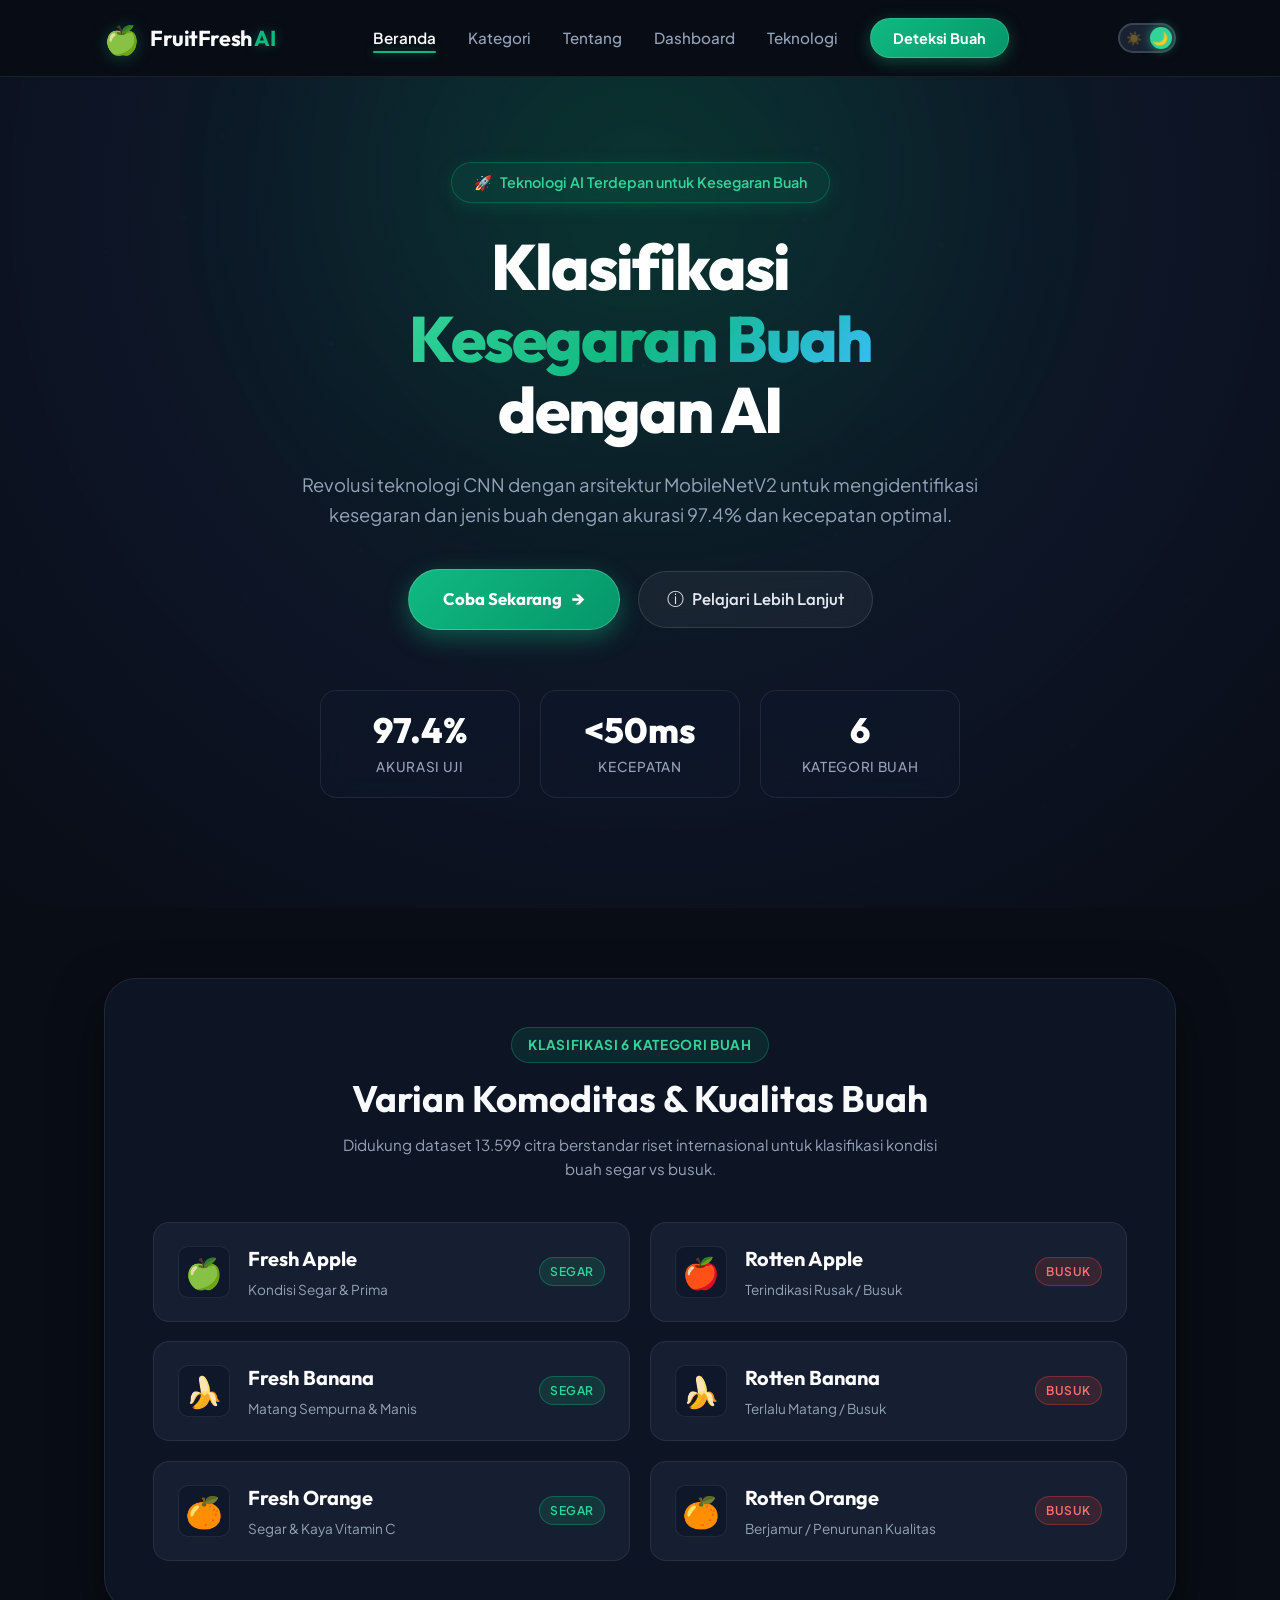
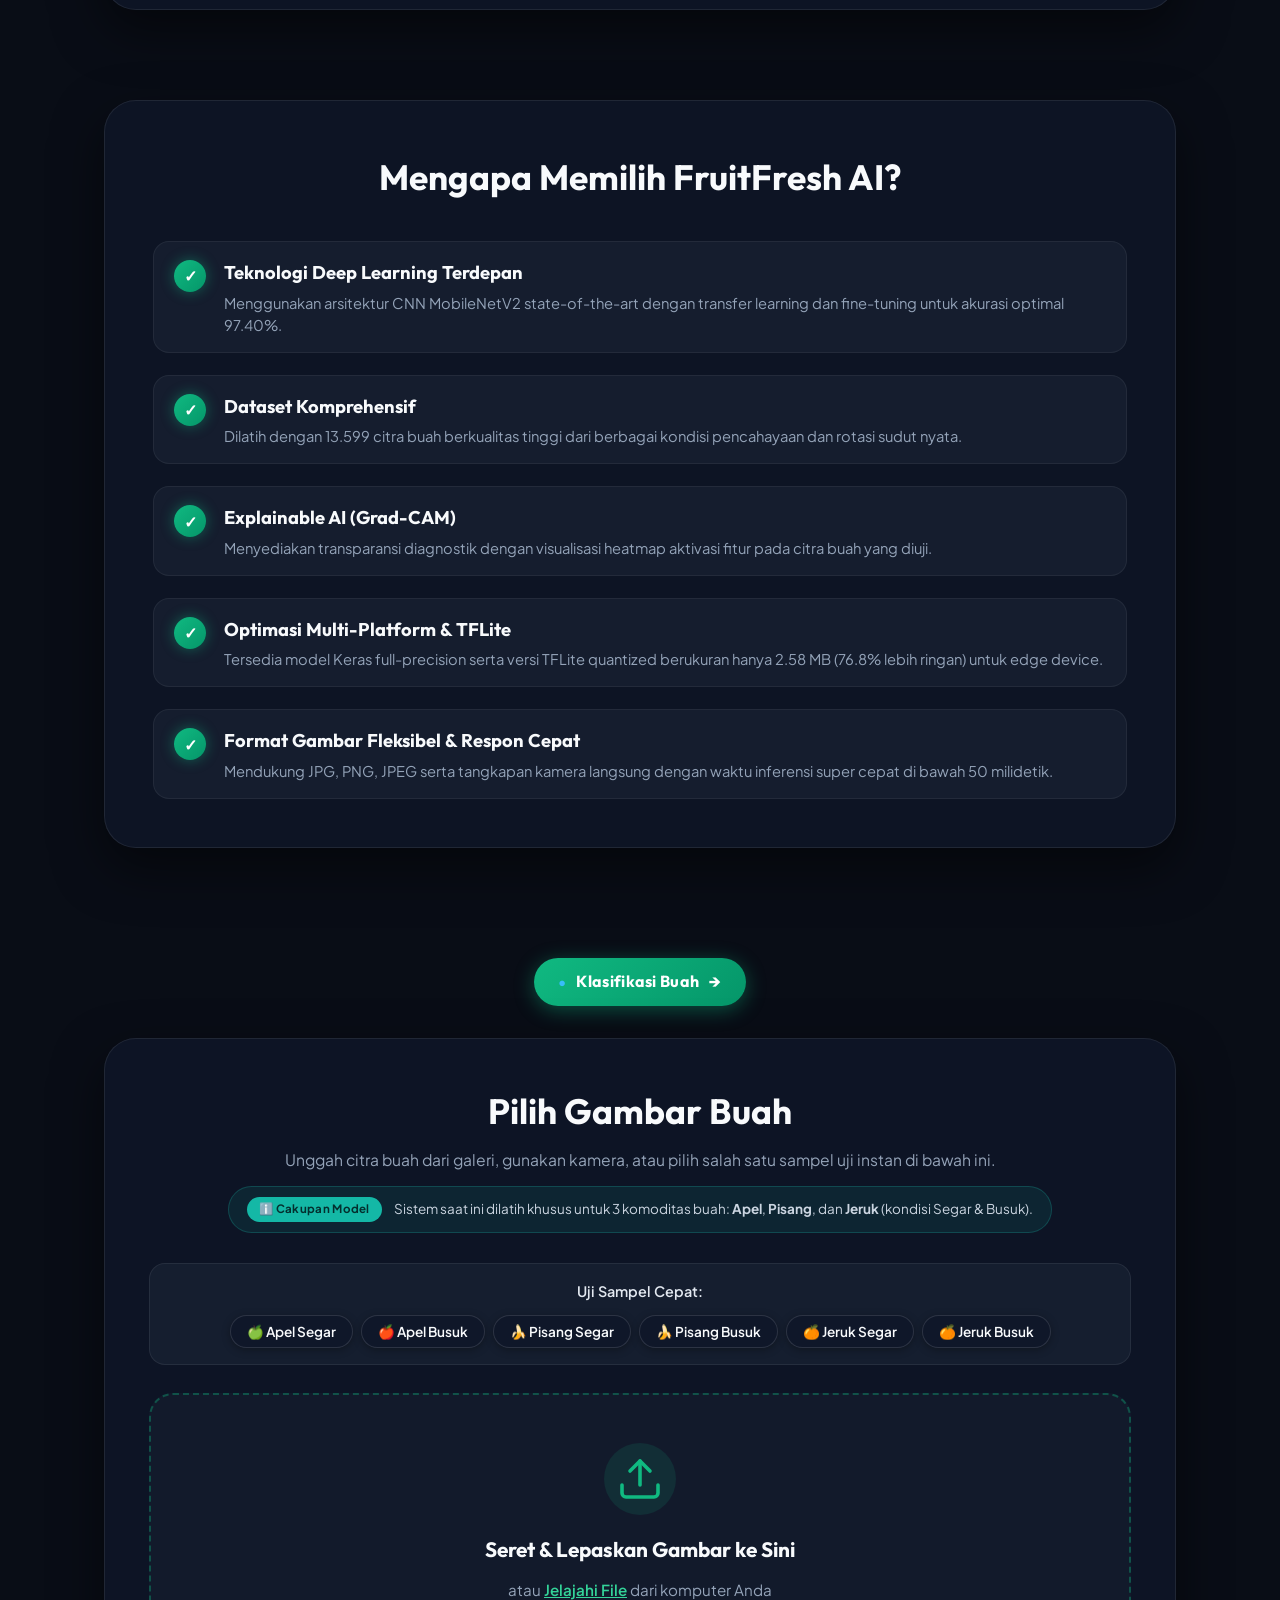
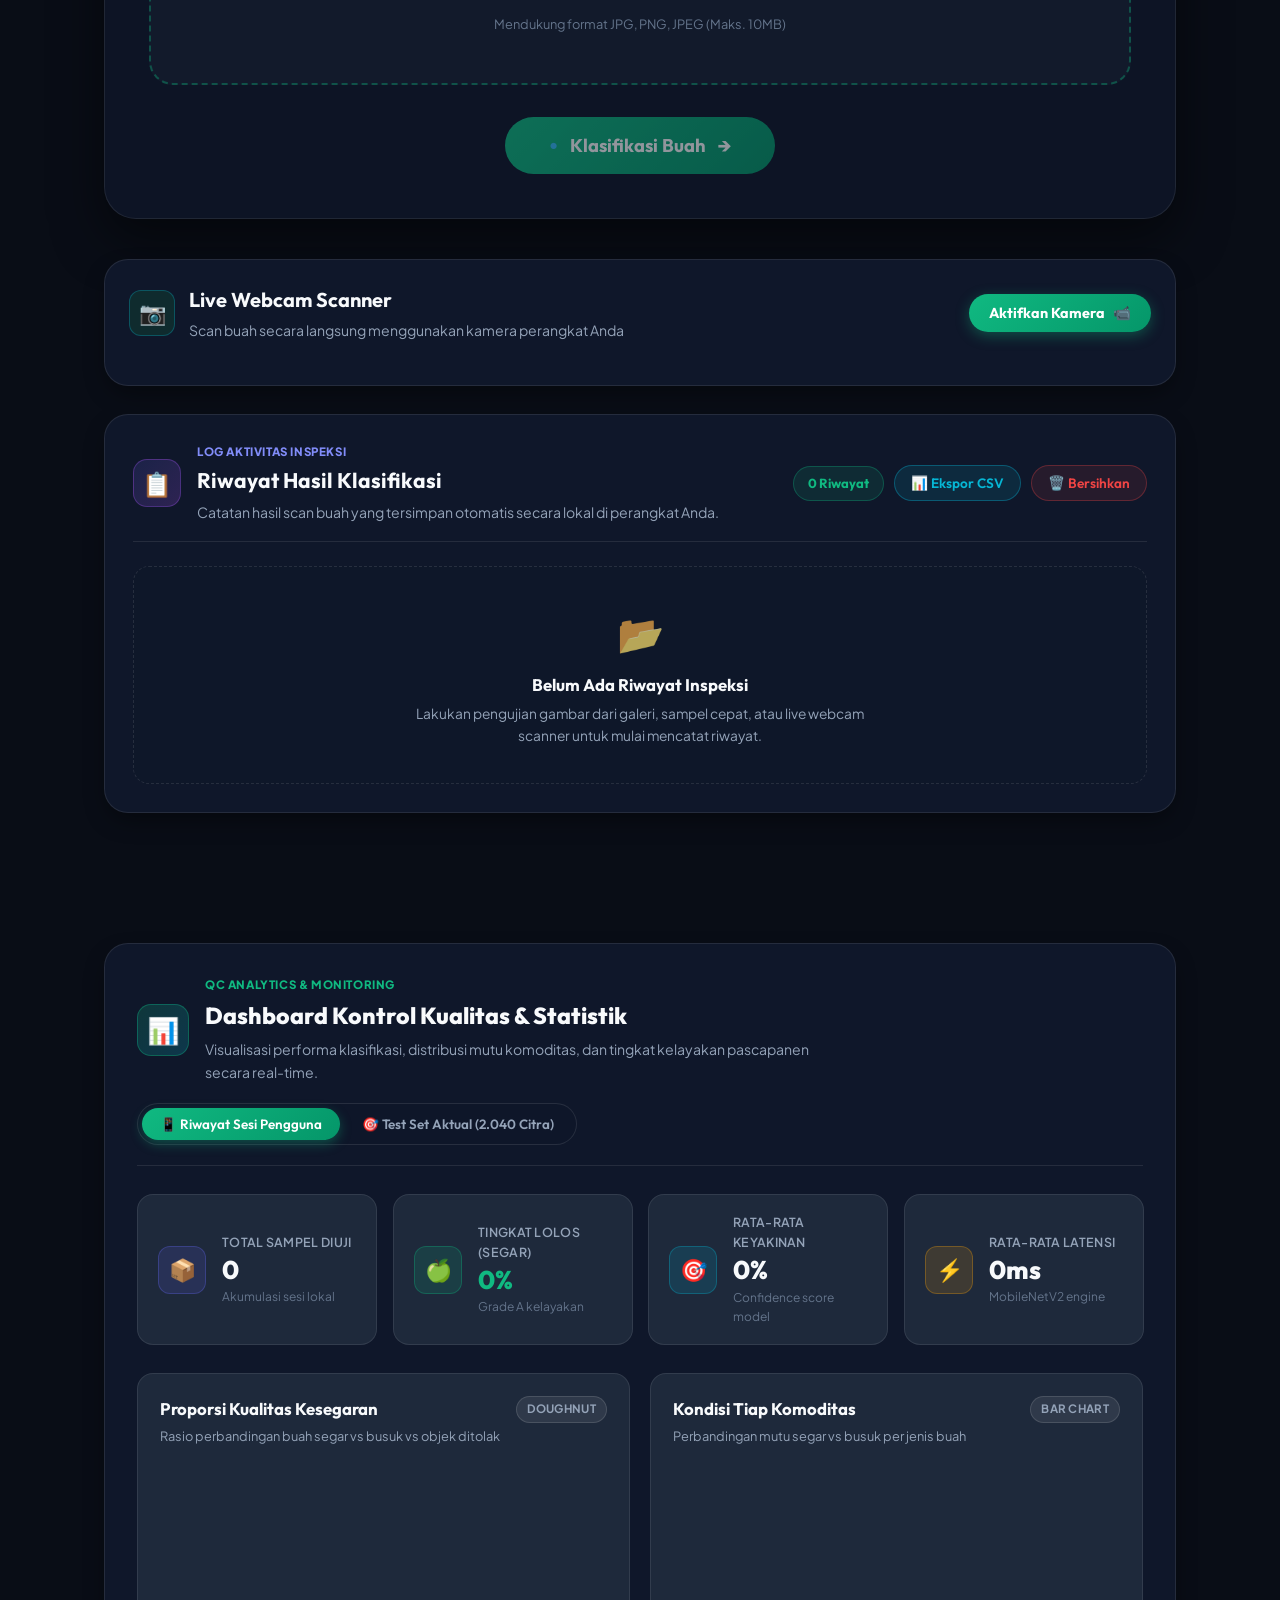
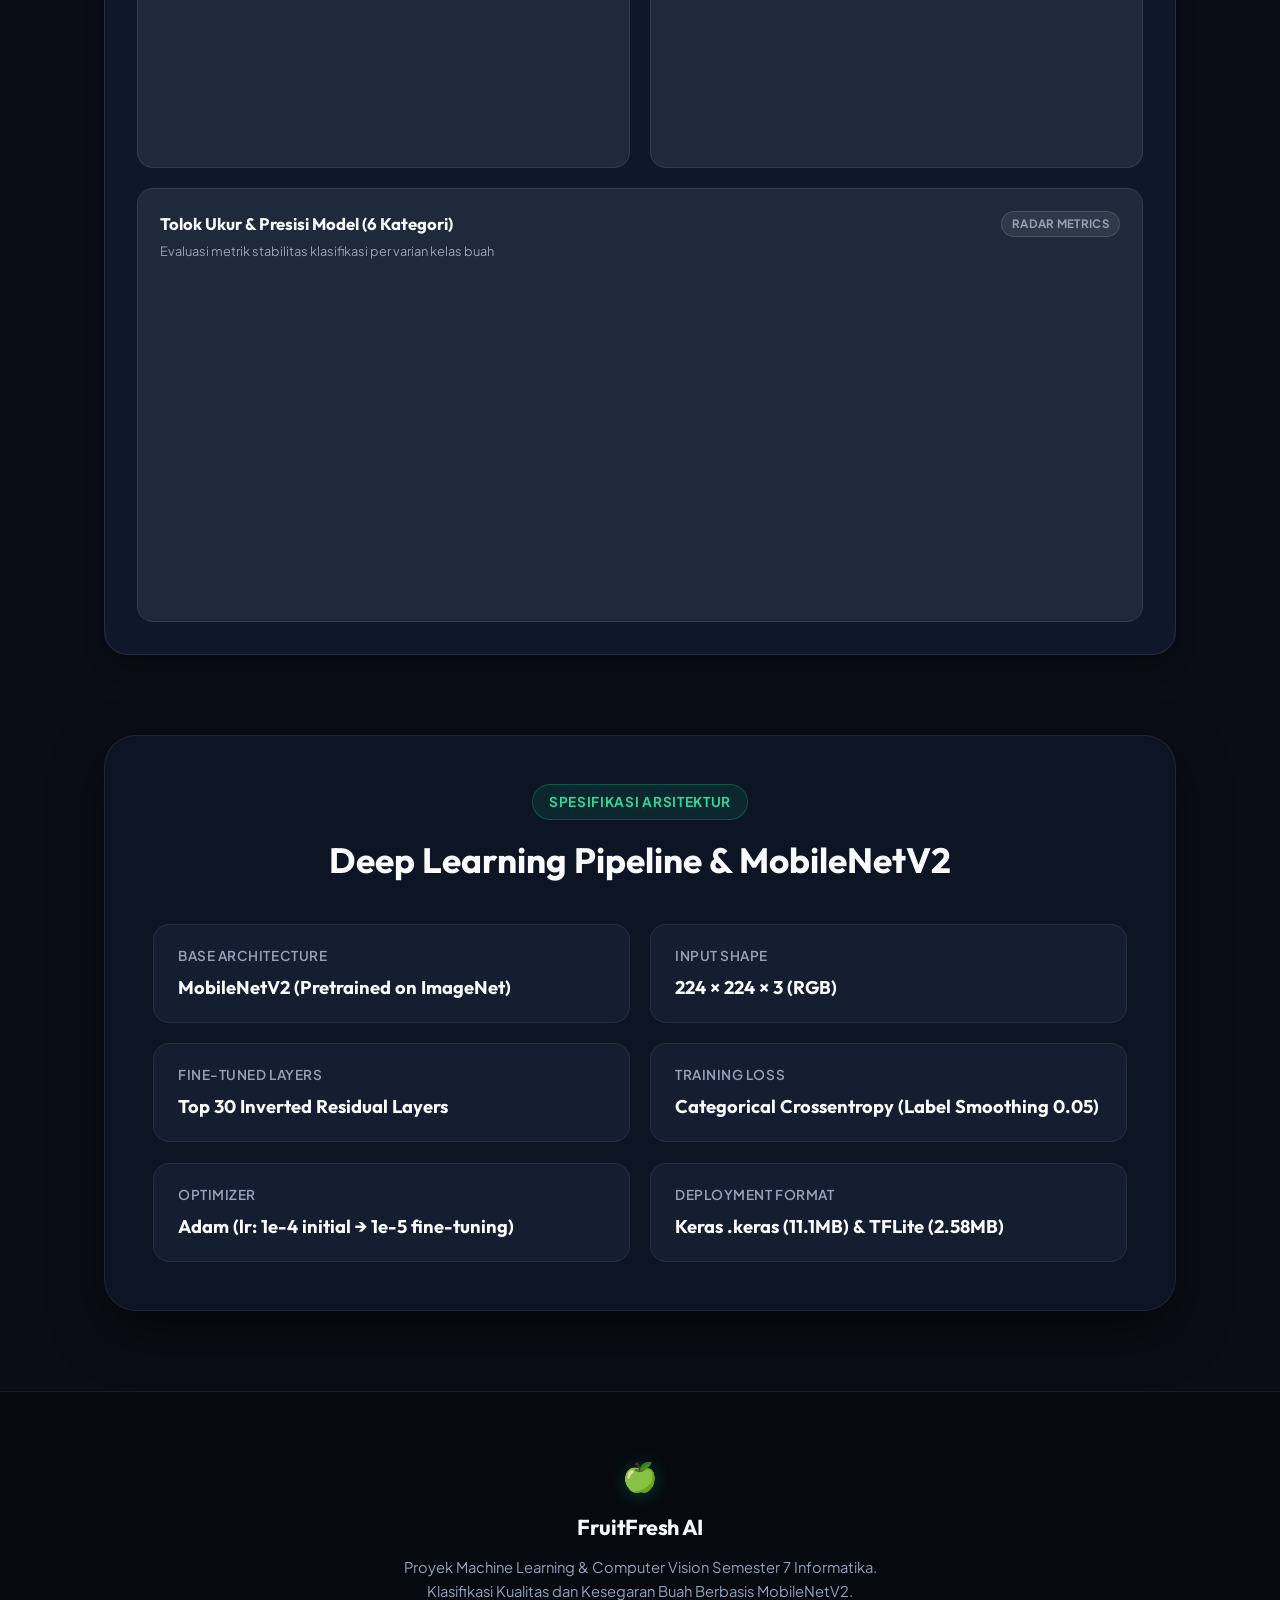
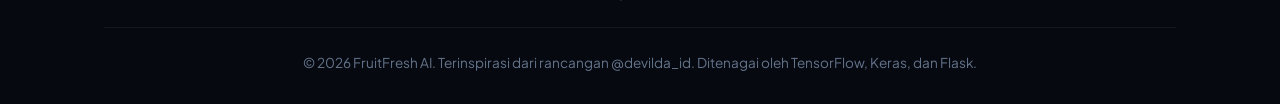
==== commit f4697c62: "style: update light theme styles and bundle inlined html" ====
--- a/api/templates/index.html
+++ b/api/templates/index.html
@@ -231,8 +231,12 @@
     padding: 6px 0;
 }
 
-.nav-link:hover, .nav-link.active {
-    color: #ffffff;
+.nav-link:hover {
+    color: var(--accent-emerald-light);
+}
+
+.nav-link.active {
+    color: var(--text-primary);
     font-weight: 600;
 }
 
@@ -1925,72 +1929,183 @@
     border-top-color: rgba(255, 255, 255, 0.08);
 }
 
-/* Clean Modern Light Mode (If switched by user) */
+/* ==========================================================================
+   Clean Modern Light Mode — Comprehensive & Consistent Design System
+   Palet: Pure White (#ffffff), Subtle Slate (#f8fafc), Crisp Borders (#e2e8f0)
+   Aksen: High-Contrast Forest Emerald (#047857 & #059669), Crimson (#dc2626)
+   ========================================================================== */
 [data-theme="light"] {
+    /* Base Surfaces */
     --bg-main: #f8fafc;
     --bg-surface: #ffffff;
     --bg-surface-elevated: #ffffff;
     --bg-card-dark: #ffffff;
-    --bg-card-dark-subtle: #f1f5f9;
-    --bg-card-dark-hover: #e2e8f0;
+    --bg-card-dark-subtle: #f8fafc;
+    --bg-card-dark-hover: #f1f5f9;
     --bg-warm-tint: #f8fafc;
     --bg-green-tint: #ecfdf5;
     
+    /* Text Colors — WCAG AAA Compliant */
     --text-primary: #0f172a;
     --text-secondary: #475569;
     --text-muted: #64748b;
     --text-light: #0f172a;
     --text-light-muted: #475569;
     
+    /* Accents — Emerald */
     --accent-emerald: #059669;
     --accent-emerald-light: #10b981;
     --accent-emerald-dark: #047857;
     --accent-emerald-tint: #ecfdf5;
     
+    /* Accents — Cyan & Amber */
+    --accent-cyan: #0891b2;
+    --accent-cyan-glow: rgba(8, 145, 178, 0.18);
+    --accent-amber: #d97706;
+    --accent-amber-light: #f59e0b;
+    --accent-amber-dark: #b45309;
+    --accent-amber-tint: #fffbeb;
+    
+    /* Accents — Red (Danger / Rotten) */
+    --accent-red: #dc2626;
+    --accent-red-light: #ef4444;
+    --accent-red-tint: #fef2f2;
+    
+    /* Buttons & Controls */
     --pill-brown: #059669;
     --pill-brown-hover: #047857;
+    --pill-border: rgba(5, 150, 105, 0.3);
     
+    /* Borders & Shadows */
     --border-light: #e2e8f0;
     --border-dark: #cbd5e1;
+    --border-accent: rgba(5, 150, 105, 0.25);
     --shadow-sm: 0 2px 8px rgba(0, 0, 0, 0.04);
-    --shadow-md: 0 8px 24px rgba(0, 0, 0, 0.06);
-    --shadow-lg: 0 16px 40px rgba(0, 0, 0, 0.08);
-}
-
+    --shadow-md: 0 8px 24px -4px rgba(0, 0, 0, 0.07);
+    --shadow-lg: 0 16px 40px -8px rgba(0, 0, 0, 0.09);
+    --shadow-toast: 0 12px 30px -4px rgba(0, 0, 0, 0.12);
+    --glow-emerald: 0 0 24px rgba(5, 150, 105, 0.15);
+}
+
+/* --- Scrollbar --- */
+[data-theme="light"] ::-webkit-scrollbar {
+    width: 8px;
+    height: 8px;
+}
+[data-theme="light"] ::-webkit-scrollbar-track {
+    background: #f1f5f9;
+}
+[data-theme="light"] ::-webkit-scrollbar-thumb {
+    background: #cbd5e1;
+    border-radius: 9999px;
+}
+[data-theme="light"] ::-webkit-scrollbar-thumb:hover {
+    background: #94a3b8;
+}
+
+/* --- Navbar & Links --- */
 [data-theme="light"] .navbar-wrapper {
-    background: rgba(255, 255, 255, 0.9);
-    border-bottom-color: #e2e8f0;
-}
-
+    background: rgba(255, 255, 255, 0.92);
+    backdrop-filter: blur(16px);
+    -webkit-backdrop-filter: blur(16px);
+    border-bottom: 1px solid #e2e8f0;
+    box-shadow: 0 2px 12px rgba(0, 0, 0, 0.03);
+}
+[data-theme="light"] .brand-title {
+    color: #0f172a;
+}
+[data-theme="light"] .nav-link {
+    color: #475569;
+}
+[data-theme="light"] .nav-link:hover {
+    color: #059669;
+}
+[data-theme="light"] .nav-link.active {
+    color: #0f172a;
+    font-weight: 600;
+}
+[data-theme="light"] .nav-link.active::after {
+    background-color: #059669;
+    box-shadow: 0 0 8px rgba(5, 150, 105, 0.5);
+}
+[data-theme="light"] .btn-nav-cta {
+    background: linear-gradient(135deg, #10b981 0%, #059669 100%) !important;
+    color: #ffffff !important;
+    border: 1px solid rgba(255, 255, 255, 0.25) !important;
+    box-shadow: 0 4px 14px rgba(16, 185, 129, 0.3);
+}
+[data-theme="light"] .btn-nav-cta:hover {
+    box-shadow: 0 6px 20px rgba(16, 185, 129, 0.45);
+}
+[data-theme="light"] .nav-menu {
+    background: #ffffff;
+    border: 1px solid #e2e8f0;
+    box-shadow: 0 16px 36px rgba(0, 0, 0, 0.08);
+}
+
+/* --- Hero Section --- */
 [data-theme="light"] .hero-section {
     background: radial-gradient(circle at 50% 15%, rgba(16, 185, 129, 0.08) 0%, rgba(248, 250, 252, 0.95) 60%, #f8fafc 100%);
     color: #0f172a;
 }
-
+[data-theme="light"] .hero-backdrop-glow {
+    background: radial-gradient(circle, rgba(16, 185, 129, 0.15) 0%, rgba(6, 182, 212, 0.08) 50%, transparent 80%);
+    opacity: 0.6;
+}
+[data-theme="light"] .hero-pill-badge {
+    background: #ecfdf5;
+    border: 1px solid #a7f3d0;
+    color: #047857;
+    box-shadow: 0 2px 10px rgba(5, 150, 105, 0.08);
+}
 [data-theme="light"] .hero-title {
     color: #0f172a;
 }
-
 [data-theme="light"] .hero-subtitle {
     color: #475569;
 }
-
-[data-theme="light"] .hero-pill-badge {
-    background: rgba(5, 150, 105, 0.08);
-    border-color: rgba(5, 150, 105, 0.25);
+[data-theme="light"] .btn-primary-pill {
+    background: linear-gradient(135deg, #10b981 0%, #059669 100%);
+    color: #ffffff;
+    border: 1px solid rgba(255, 255, 255, 0.2);
+    box-shadow: 0 8px 24px rgba(16, 185, 129, 0.35);
+}
+[data-theme="light"] .btn-secondary-pill {
+    background: #ffffff;
+    color: #0f172a;
+    border: 1.5px solid #cbd5e1;
+    box-shadow: 0 2px 8px rgba(0, 0, 0, 0.04);
+}
+[data-theme="light"] .btn-secondary-pill:hover {
+    background: #f0fdf4;
+    border-color: #10b981;
     color: #047857;
-}
-
+    box-shadow: 0 4px 14px rgba(16, 185, 129, 0.15);
+}
 [data-theme="light"] .stat-card {
     background: #ffffff;
-    border-color: #e2e8f0;
-    box-shadow: var(--shadow-sm);
-}
-
+    border: 1px solid #e2e8f0;
+    box-shadow: 0 4px 16px rgba(0, 0, 0, 0.04);
+}
+[data-theme="light"] .stat-card:hover {
+    background: #ffffff;
+    border-color: #10b981;
+    box-shadow: 0 8px 24px rgba(16, 185, 129, 0.12);
+    transform: translateY(-2px);
+}
 [data-theme="light"] .stat-value {
     color: #0f172a;
 }
-
+[data-theme="light"] .stat-label {
+    color: #64748b;
+}
+[data-theme="light"] .stat-icon-wrap {
+    background: #ecfdf5;
+    border: 1px solid #a7f3d0;
+    color: #059669;
+}
+
+/* --- Global Cards & Headers --- */
 [data-theme="light"] .kategori-container-card,
 [data-theme="light"] .features-container-card,
 [data-theme="light"] .detection-input-card,
@@ -1998,11 +2113,10 @@
 [data-theme="light"] .tech-card,
 [data-theme="light"] .webcam-card {
     background: #ffffff;
-    border-color: #e2e8f0;
-    box-shadow: var(--shadow-md);
+    border: 1px solid #e2e8f0;
+    box-shadow: 0 10px 30px rgba(0, 0, 0, 0.05);
     color: #0f172a;
 }
-
 [data-theme="light"] .kategori-title,
 [data-theme="light"] .features-card-title,
 [data-theme="light"] .input-card-title,
@@ -2011,173 +2125,640 @@
 [data-theme="light"] .webcam-title {
     color: #0f172a;
 }
-
+[data-theme="light"] .kategori-subtitle,
+[data-theme="light"] .features-subtitle {
+    color: #64748b;
+}
+
+/* --- Kategori Buah --- */
 [data-theme="light"] .fruit-item-card {
     background: #f8fafc;
-    border-color: #e2e8f0;
-}
-
+    border: 1px solid #e2e8f0;
+}
 [data-theme="light"] .fruit-item-card:hover {
     background: #ffffff;
     border-color: #10b981;
-    box-shadow: 0 8px 24px rgba(0, 0, 0, 0.06);
-}
-
+    box-shadow: 0 8px 24px rgba(16, 185, 129, 0.1);
+}
+[data-theme="light"] .fruit-item-icon-wrap {
+    background: #ffffff;
+    border: 1px solid #e2e8f0;
+    box-shadow: 0 2px 8px rgba(0, 0, 0, 0.04);
+}
 [data-theme="light"] .fruit-item-name {
     color: #0f172a;
 }
-
+[data-theme="light"] .fruit-item-desc {
+    color: #475569;
+}
+[data-theme="light"] .kategori-badge {
+    background: #ecfdf5;
+    border: 1px solid #a7f3d0;
+    color: #047857;
+    font-weight: 600;
+}
+[data-theme="light"] .tag-fresh {
+    background: #ecfdf5;
+    border: 1px solid #a7f3d0;
+    color: #047857;
+    font-weight: 700;
+}
+[data-theme="light"] .tag-rotten {
+    background: #fef2f2;
+    border: 1px solid #fecaca;
+    color: #b91c1c;
+    font-weight: 700;
+}
+
+/* --- Fitur Unggulan --- */
 [data-theme="light"] .feature-row {
     background: #f8fafc;
-    border-color: #e2e8f0;
-}
-
+    border: 1px solid #e2e8f0;
+}
 [data-theme="light"] .feature-row:hover {
     background: #ffffff;
-}
-
+    border-color: #10b981;
+    box-shadow: 0 6px 20px rgba(16, 185, 129, 0.08);
+}
 [data-theme="light"] .feature-heading {
     color: #0f172a;
 }
-
+[data-theme="light"] .feature-desc {
+    color: #64748b;
+}
+
+/* --- Area Input Klasifikasi & Quick Samples --- */
+[data-theme="light"] .quick-samples-wrapper {
+    background: #f8fafc;
+    border: 1px solid #e2e8f0;
+}
+[data-theme="light"] .quick-samples-label {
+    color: #334155;
+    font-weight: 600;
+}
+[data-theme="light"] .sample-chip {
+    background: #ffffff;
+    border: 1px solid #cbd5e1;
+    color: #0f172a;
+    box-shadow: 0 2px 6px rgba(0, 0, 0, 0.04);
+}
+[data-theme="light"] .sample-chip:hover {
+    background: #f0fdf4;
+    border-color: #10b981;
+    color: #047857;
+    box-shadow: 0 4px 12px rgba(16, 185, 129, 0.15);
+}
+[data-theme="light"] .sample-chip.active {
+    background: #10b981;
+    border-color: #10b981;
+    color: #ffffff;
+    box-shadow: 0 4px 14px rgba(16, 185, 129, 0.35);
+}
 [data-theme="light"] .dropzone {
     background: #f8fafc;
-    border-color: #cbd5e1;
-}
-
+    border: 2px dashed #cbd5e1;
+}
+[data-theme="light"] .dropzone:hover,
+[data-theme="light"] .dropzone.dragover {
+    background: #f0fdf4;
+    border-color: #10b981;
+    box-shadow: 0 0 24px rgba(16, 185, 129, 0.15);
+}
 [data-theme="light"] .dropzone-title {
     color: #0f172a;
 }
-
 [data-theme="light"] .dropzone-sub {
     color: #64748b;
 }
-
-[data-theme="light"] .sample-chip {
+[data-theme="light"] .browse-link {
+    color: #059669;
+    text-decoration: underline;
+    font-weight: 600;
+}
+[data-theme="light"] .dropzone-hint {
+    color: #94a3b8;
+}
+[data-theme="light"] .dropzone-icon {
+    background: #ecfdf5;
+    color: #059669;
+}
+[data-theme="light"] .preview-inner {
+    background: #f8fafc;
+    border: 1px solid #e2e8f0;
+    box-shadow: 0 4px 16px rgba(0, 0, 0, 0.05);
+}
+[data-theme="light"] .scope-info-notice {
+    background: #f0fdfa;
+    border: 1px solid #ccfbf1;
+    color: #134e4a;
+}
+
+/* --- Webcam Panel --- */
+[data-theme="light"] .webcam-card {
     background: #ffffff;
+    border-color: #e2e8f0;
+    box-shadow: 0 10px 25px -5px rgba(0, 0, 0, 0.05);
+}
+[data-theme="light"] .btn-webcam-action {
+    background: #f8fafc;
+    border: 1px solid #cbd5e1;
+    color: #1e293b;
+}
+[data-theme="light"] .btn-webcam-action:hover {
+    background: #ffffff;
+    border-color: #059669;
+    color: #047857;
+    box-shadow: 0 4px 12px rgba(0, 0, 0, 0.06);
+}
+[data-theme="light"] .btn-webcam-live {
+    background: #f8fafc;
+    border: 1px solid #cbd5e1;
+    color: #1e293b;
+}
+[data-theme="light"] .btn-webcam-live:hover {
+    background: #ffffff;
+    border-color: #ef4444;
+    color: #dc2626;
+    box-shadow: 0 4px 12px rgba(239, 68, 68, 0.1);
+}
+[data-theme="light"] .btn-webcam-live.active {
+    background: #fef2f2;
+    border-color: #ef4444;
+    color: #b91c1c;
+    box-shadow: 0 0 16px rgba(239, 68, 68, 0.25);
+}
+[data-theme="light"] .webcam-viewport {
     border-color: #cbd5e1;
+    box-shadow: 0 12px 30px rgba(0, 0, 0, 0.1);
+}
+[data-theme="light"] .scan-label {
+    background: rgba(255, 255, 255, 0.92);
+    border: 1px solid #cbd5e1;
     color: #0f172a;
-}
-
-[data-theme="light"] .status-box {
+    box-shadow: 0 2px 8px rgba(0, 0, 0, 0.06);
+}
+[data-theme="light"] .yolo-hud-tag {
+    background: rgba(255, 255, 255, 0.95);
+    border-color: #10b981;
+    box-shadow: 0 4px 12px rgba(0, 0, 0, 0.1);
+}
+[data-theme="light"] .yolo-tag-title {
+    color: #0f172a;
+}
+[data-theme="light"] .yolo-tag-conf {
+    color: #059669;
+}
+[data-theme="light"] .yolo-hud-box.state-rotten .yolo-tag-conf {
+    color: #dc2626;
+}
+[data-theme="light"] .yolo-metric-item {
+    background: rgba(255, 255, 255, 0.92);
+    border: 1px solid #cbd5e1;
+    color: #334155;
+}
+[data-theme="light"] .webcam-hint-text {
+    color: #64748b;
+}
+
+/* --- Result Hero Banner --- */
+[data-theme="light"] .result-hero-banner {
+    background: #ffffff;
+    border: 1px solid #e2e8f0;
+    box-shadow: 0 8px 25px rgba(0, 0, 0, 0.05);
+}
+[data-theme="light"] .badge-latency {
+    background: #ecfeff;
+    border: 1px solid #a5f3fc;
+    color: #0891b2;
+    font-weight: 600;
+}
+[data-theme="light"] .status-box-badge.badge-fresh {
+    background: #ecfdf5;
+    border: 1px solid #a7f3d0;
+    color: #047857;
+    font-weight: 700;
+}
+[data-theme="light"] .status-box-badge.badge-rotten {
+    background: #fef2f2;
+    border: 1px solid #fecaca;
+    color: #b91c1c;
+    font-weight: 700;
+}
+[data-theme="light"] .hero-confidence-box {
     background: #f8fafc;
-    border-color: #e2e8f0;
-}
-
-[data-theme="light"] .status-box-value {
+    border: 1px solid #e2e8f0;
+    box-shadow: 0 2px 8px rgba(0, 0, 0, 0.03);
+}
+[data-theme="light"] .hero-conf-value {
+    color: #059669;
+}
+[data-theme="light"] .hero-conf-label {
+    color: #64748b;
+}
+[data-theme="light"] .hero-fruit-avatar {
+    background: #f8fafc;
+    border: 2px solid #e2e8f0;
+}
+[data-theme="light"] .hero-fruit-name {
     color: #0f172a;
 }
-
-[data-theme="light"] .info-tambahan-box,
-[data-theme="light"] .probabilities-section,
+[data-theme="light"] .hero-one-sentence {
+    color: #475569;
+}
+[data-theme="light"] .btn-action-pill {
+    background: #ffffff;
+    border: 1px solid #cbd5e1;
+    color: #0f172a;
+    box-shadow: 0 2px 6px rgba(0, 0, 0, 0.04);
+}
+[data-theme="light"] .btn-action-pill:hover {
+    border-color: #10b981;
+    color: #059669;
+    box-shadow: 0 4px 12px rgba(16, 185, 129, 0.12);
+}
+[data-theme="light"] .btn-action-pill.btn-pdf:hover {
+    background: #fef2f2;
+    border-color: #f87171;
+    color: #dc2626;
+    box-shadow: 0 4px 12px rgba(239, 68, 68, 0.15);
+}
+[data-theme="light"] .btn-action-pill.btn-audio:hover,
+[data-theme="light"] .btn-action-pill.btn-audio.playing {
+    background: #ecfeff;
+    border-color: #22d3ee;
+    color: #0891b2;
+    box-shadow: 0 4px 12px rgba(6, 182, 212, 0.15);
+}
+
+/* --- Result Progressive Tabs --- */
+[data-theme="light"] .result-tabs-nav {
+    background: #f1f5f9;
+    border: 1px solid #e2e8f0;
+}
+[data-theme="light"] .btn-result-tab {
+    color: #64748b;
+}
+[data-theme="light"] .btn-result-tab:hover {
+    color: #0f172a;
+    background: #e2e8f0;
+}
+[data-theme="light"] .btn-result-tab.active {
+    background: linear-gradient(135deg, #10b981 0%, #059669 100%);
+    color: #ffffff;
+    box-shadow: 0 4px 14px rgba(16, 185, 129, 0.3);
+}
+
+/* --- Tab 1: Shelf-Life & Storage --- */
+[data-theme="light"] .shelf-life-container {
+    background: #ffffff;
+    border: 1px solid #e2e8f0;
+    box-shadow: 0 8px 24px rgba(0, 0, 0, 0.04);
+}
+[data-theme="light"] .shelf-life-header {
+    border-bottom: 1px solid #f1f5f9;
+}
+[data-theme="light"] .shelf-title {
+    color: #0f172a;
+}
+[data-theme="light"] .shelf-subtitle {
+    color: #64748b;
+}
+[data-theme="light"] .shelf-status-pill {
+    background: #ecfdf5;
+    border: 1px solid #a7f3d0;
+    color: #047857;
+    font-weight: 600;
+}
+[data-theme="light"] .shelf-status-pill.status-expired {
+    background: #fef2f2;
+    border: 1px solid #fecaca;
+    color: #b91c1c;
+    font-weight: 600;
+}
+[data-theme="light"] .shelf-metric-card {
+    background: #f8fafc;
+    border: 1px solid #e2e8f0;
+}
+[data-theme="light"] .shelf-metric-card:hover {
+    background: #ffffff;
+    border-color: #10b981;
+    box-shadow: 0 6px 18px rgba(16, 185, 129, 0.08);
+}
+[data-theme="light"] .m-label {
+    color: #64748b;
+}
+[data-theme="light"] .metric-value {
+    color: #0f172a;
+}
+[data-theme="light"] .metric-sub {
+    color: #64748b;
+}
+[data-theme="light"] .qc-protocol-box {
+    background: #f0fdf4;
+    border: 1px solid #bbf7d0;
+    border-left: 4px solid #10b981;
+}
+[data-theme="light"] .qc-protocol-box.protocol-danger {
+    background: #fef2f2;
+    border: 1px solid #fecaca;
+    border-left: 4px solid #ef4444;
+}
+[data-theme="light"] .qc-protocol-header {
+    color: #0f172a;
+}
+[data-theme="light"] .qc-protocol-text {
+    color: #334155;
+}
+[data-theme="light"] .info-tambahan-box {
+    background: #f8fafc;
+    border: 1px solid #e2e8f0;
+}
+[data-theme="light"] .info-tambahan-title {
+    color: #0f172a;
+}
+[data-theme="light"] .info-tambahan-body {
+    color: #334155;
+}
+[data-theme="light"] .detail-chip {
+    background: #ffffff;
+    border: 1px solid #e2e8f0;
+}
+[data-theme="light"] .chip-label {
+    color: #64748b;
+}
+[data-theme="light"] .chip-value {
+    color: #0f172a;
+}
+
+/* --- Tab 2: Probabilities & Grad-CAM --- */
+[data-theme="light"] .probabilities-section {
+    background: #ffffff;
+    border: 1px solid #e2e8f0;
+}
+[data-theme="light"] .prob-title {
+    color: #0f172a;
+}
+[data-theme="light"] .prob-header {
+    color: #334155;
+    font-weight: 600;
+}
+[data-theme="light"] .prob-bar-track {
+    background: #e2e8f0;
+}
 [data-theme="light"] .gradcam-section {
-    background: #f8fafc;
-    border-color: #e2e8f0;
-}
-
-[data-theme="light"] .info-tambahan-title,
-[data-theme="light"] .prob-title,
+    background: #ffffff;
+    border: 1px solid #e2e8f0;
+}
 [data-theme="light"] .gradcam-title {
     color: #0f172a;
 }
-
-[data-theme="light"] .detail-chip {
+[data-theme="light"] .gradcam-desc {
+    color: #64748b;
+}
+[data-theme="light"] .col-label {
+    color: #475569;
+    font-weight: 600;
+}
+[data-theme="light"] .img-frame {
+    background: #f8fafc;
+    border: 1px solid #e2e8f0;
+    box-shadow: 0 4px 12px rgba(0, 0, 0, 0.04);
+}
+[data-theme="light"] .comparison-title {
+    color: #64748b;
+}
+[data-theme="light"] .comparison-wrapper {
+    border: 1px solid #e2e8f0;
+    box-shadow: 0 6px 20px rgba(0, 0, 0, 0.06);
+}
+[data-theme="light"] .comparison-labels {
     background: #ffffff;
-    border-color: #e2e8f0;
-}
-
-[data-theme="light"] .chip-value {
+    border: 1px solid #e2e8f0;
     color: #0f172a;
 }
 
-[data-theme="light"] .result-hero-banner {
+/* --- OOD Rejection --- */
+[data-theme="light"] .ood-rejection-card {
+    background: linear-gradient(135deg, #fff5f5 0%, #ffffff 100%);
+    border: 1.5px solid #fca5a5;
+    box-shadow: 0 14px 30px -6px rgba(239, 68, 68, 0.12);
+}
+[data-theme="light"] .ood-title {
+    color: #dc2626;
+}
+[data-theme="light"] .ood-desc {
+    color: #475569;
+}
+[data-theme="light"] .ood-badge-pill {
+    background: #fef2f2;
+    border: 1px solid #fecaca;
+    color: #b91c1c;
+    font-weight: 700;
+}
+[data-theme="light"] .ood-diag-card {
     background: #ffffff;
-    border-color: #e2e8f0;
-    box-shadow: var(--shadow-md);
-}
-
-[data-theme="light"] .hero-fruit-avatar {
+    border: 1px solid #fee2e2;
+}
+[data-theme="light"] .btn-ood-secondary {
+    background: #ffffff;
+    border: 1px solid #cbd5e1;
+    color: #0f172a;
+}
+[data-theme="light"] .btn-ood-secondary:hover {
     background: #f8fafc;
-    border-color: #cbd5e1;
-}
-
-[data-theme="light"] .hero-fruit-name {
+    border-color: #94a3b8;
+}
+
+/* --- History Section --- */
+[data-theme="light"] .history-section-card {
+    background: #ffffff;
+    border: 1px solid #e2e8f0;
+    box-shadow: 0 10px 25px -5px rgba(0, 0, 0, 0.05);
+}
+[data-theme="light"] .history-count-badge {
+    background: #ecfdf5;
+    border: 1px solid #a7f3d0;
+    color: #047857;
+    font-weight: 600;
+}
+[data-theme="light"] .btn-history-export {
+    background: #ecfeff;
+    border: 1px solid #a5f3fc;
+    color: #0891b2;
+}
+[data-theme="light"] .btn-history-export:hover {
+    background: #cffafe;
+}
+[data-theme="light"] .btn-history-clear {
+    background: #fef2f2;
+    border: 1px solid #fecaca;
+    color: #dc2626;
+}
+[data-theme="light"] .btn-history-clear:hover {
+    background: #fee2e2;
+}
+[data-theme="light"] .history-card {
+    background: #f8fafc;
+    border: 1px solid #e2e8f0;
+}
+[data-theme="light"] .history-card:hover {
+    background: #ffffff;
+    border-color: #10b981;
+    box-shadow: 0 6px 18px rgba(0, 0, 0, 0.06);
+}
+[data-theme="light"] .history-card-thumb {
+    background: #ffffff;
+    border: 1px solid #e2e8f0;
+}
+[data-theme="light"] .history-card-title {
     color: #0f172a;
 }
-
-[data-theme="light"] .hero-one-sentence {
+[data-theme="light"] .history-card-meta {
+    color: #64748b;
+}
+[data-theme="light"] .history-badge-fresh {
+    background: #ecfdf5;
+    border: 1px solid #a7f3d0;
+    color: #047857;
+    font-weight: 600;
+}
+[data-theme="light"] .history-badge-rotten {
+    background: #fef2f2;
+    border: 1px solid #fecaca;
+    color: #b91c1c;
+    font-weight: 600;
+}
+[data-theme="light"] .history-badge-ood {
+    background: #fffbeb;
+    border: 1px solid #fde68a;
+    color: #b45309;
+    font-weight: 600;
+}
+[data-theme="light"] .btn-hist-view {
+    background: #ffffff;
+    border: 1px solid #cbd5e1;
+    color: #0f172a;
+}
+[data-theme="light"] .btn-hist-view:hover {
+    background: #10b981;
+    border-color: #10b981;
+    color: #ffffff;
+}
+[data-theme="light"] .history-empty-state {
+    background: #f8fafc;
+    border: 1.5px dashed #cbd5e1;
+}
+[data-theme="light"] .empty-title {
+    color: #0f172a;
+}
+[data-theme="light"] .empty-desc {
+    color: #64748b;
+}
+
+/* --- Dashboard Analitik --- */
+[data-theme="light"] .dashboard-card {
+    background: #ffffff;
+    border: 1px solid #e2e8f0;
+    box-shadow: 0 10px 25px -5px rgba(0, 0, 0, 0.05);
+}
+[data-theme="light"] .dashboard-switcher {
+    background: #f1f5f9;
+    border: 1px solid #e2e8f0;
+}
+[data-theme="light"] .btn-switch-source {
+    color: #64748b;
+}
+[data-theme="light"] .btn-switch-source:hover {
+    color: #0f172a;
+}
+[data-theme="light"] .btn-switch-source.active {
+    background: linear-gradient(135deg, #10b981 0%, #059669 100%);
+    color: #ffffff;
+    box-shadow: 0 4px 12px rgba(16, 185, 129, 0.3);
+}
+[data-theme="light"] .kpi-card {
+    background: #f8fafc;
+    border: 1px solid #e2e8f0;
+}
+[data-theme="light"] .kpi-card:hover {
+    background: #ffffff;
+    border-color: #10b981;
+    box-shadow: 0 8px 24px -6px rgba(16, 185, 129, 0.12);
+}
+[data-theme="light"] .kpi-label {
+    color: #64748b;
+}
+[data-theme="light"] .kpi-value {
+    color: #0f172a;
+}
+[data-theme="light"] .chart-card {
+    background: #f8fafc;
+    border: 1px solid #e2e8f0;
+}
+[data-theme="light"] .chart-card-title {
+    color: #0f172a;
+}
+[data-theme="light"] .chart-card-desc {
+    color: #64748b;
+}
+[data-theme="light"] .chart-type-tag {
+    background: #ffffff;
+    border: 1px solid #cbd5e1;
     color: #475569;
 }
 
-[data-theme="light"] .hero-confidence-box {
-    background: #f8fafc;
-    border-color: #e2e8f0;
-}
-
-[data-theme="light"] .btn-action-pill {
-    background: #f1f5f9;
-    border-color: #cbd5e1;
-    color: #0f172a;
-}
-
-[data-theme="light"] .result-tabs-nav {
-    background: #e2e8f0;
-    border-color: #cbd5e1;
-}
-
-[data-theme="light"] .btn-result-tab {
-    color: #475569;
-}
-
-[data-theme="light"] .btn-result-tab:hover {
-    color: #0f172a;
-    background: rgba(0, 0, 0, 0.05);
-}
-
-[data-theme="light"] .shelf-life-container {
-    background: #ffffff;
-    border-color: #e2e8f0;
-}
-
-[data-theme="light"] .shelf-title {
-    color: #0f172a;
-}
-
-[data-theme="light"] .shelf-metric-card {
-    background: #f8fafc;
-    border-color: #e2e8f0;
-}
-
-[data-theme="light"] .metric-value {
-    color: #0f172a;
-}
-
-[data-theme="light"] .qc-protocol-header {
-    color: #0f172a;
-}
-
-[data-theme="light"] .qc-protocol-text {
-    color: #334155;
-}
-
+/* --- Spesifikasi Teknis --- */
 [data-theme="light"] .tech-spec-item {
     background: #f8fafc;
-    border-color: #e2e8f0;
-}
-
+    border: 1px solid #e2e8f0;
+}
+[data-theme="light"] .tech-spec-item:hover {
+    background: #ffffff;
+    border-color: #10b981;
+    box-shadow: 0 6px 18px rgba(16, 185, 129, 0.08);
+}
+[data-theme="light"] .tech-spec-icon-wrap {
+    background: #ffffff;
+    border: 1px solid #e2e8f0;
+    box-shadow: 0 2px 6px rgba(0, 0, 0, 0.04);
+}
+[data-theme="light"] .spec-label {
+    color: #64748b;
+}
 [data-theme="light"] .spec-value {
     color: #0f172a;
 }
 
+/* --- Footer --- */
 [data-theme="light"] .footer {
-    background: #0f172a;
+    background: #ffffff;
+    border-top: 1px solid #e2e8f0;
+    color: #64748b;
+}
+[data-theme="light"] .footer-brand .brand-text {
+    color: #0f172a;
+}
+[data-theme="light"] .footer-desc {
+    color: #64748b;
+}
+[data-theme="light"] .footer-heading {
+    color: #0f172a;
+}
+[data-theme="light"] .footer-link {
+    color: #475569;
+}
+[data-theme="light"] .footer-link:hover {
+    color: #059669;
+}
+[data-theme="light"] .footer-bottom {
+    border-top: 1px solid #f1f5f9;
     color: #94a3b8;
 }
 
-/* Theme Toggle Switch */
+/* --- Theme Toggle Switch --- */
 .theme-toggle {
     position: relative;
-    width: 56px;
+    width: 58px;
     height: 30px;
     border-radius: var(--radius-pill);
     border: 2px solid rgba(255, 255, 255, 0.15);
@@ -2186,7 +2767,7 @@
     display: flex;
     align-items: center;
     justify-content: space-between;
-    padding: 0 5px;
+    padding: 0 6px;
     transition: all var(--transition-fast);
     flex-shrink: 0;
     margin-left: 12px;
@@ -2199,9 +2780,9 @@
 
 .theme-icon-sun,
 .theme-icon-moon {
-    font-size: 14px;
+    font-size: 13px;
     line-height: 1;
-    transition: opacity var(--transition-fast);
+    transition: opacity var(--transition-fast), filter var(--transition-fast);
     z-index: 1;
 }
 
@@ -2218,9 +2799,23 @@
 }
 
 [data-theme="dark"] .theme-toggle-slider {
-    transform: translateX(26px);
+    transform: translateX(28px);
     background: #34d399;
     box-shadow: 0 0 12px rgba(52, 211, 153, 0.6);
+}
+
+[data-theme="dark"] .theme-icon-sun {
+    opacity: 0.35;
+}
+
+[data-theme="dark"] .theme-icon-moon {
+    opacity: 1;
+    filter: drop-shadow(0 0 4px rgba(52, 211, 153, 0.6));
+}
+
+[data-theme="light"] .theme-toggle {
+    background: #e2e8f0;
+    border-color: #cbd5e1;
 }
 
 [data-theme="light"] .theme-toggle-slider {
@@ -2229,10 +2824,15 @@
     box-shadow: 0 0 10px rgba(245, 158, 11, 0.5);
 }
 
-[data-theme="light"] .theme-toggle {
-    background: #e2e8f0;
-    border-color: #cbd5e1;
-}
+[data-theme="light"] .theme-icon-sun {
+    opacity: 1;
+    filter: drop-shadow(0 0 3px rgba(245, 158, 11, 0.6));
+}
+
+[data-theme="light"] .theme-icon-moon {
+    opacity: 0.3;
+}
+
 
 /* ==========================================================================
    FITUR 6: FLOATING PARTICLES CANVAS
@@ -3381,9 +3981,13 @@
 }
 
 [data-theme="light"] .btn-ood-secondary {
-    background: #f1f5f9;
+    background: #ffffff;
     border-color: #cbd5e1;
-    color: #1e293b;
+    color: #0f172a;
+}
+[data-theme="light"] .btn-ood-secondary:hover {
+    background: #f8fafc;
+    border-color: #94a3b8;
 }
 
 .btn-ood-secondary:hover {
